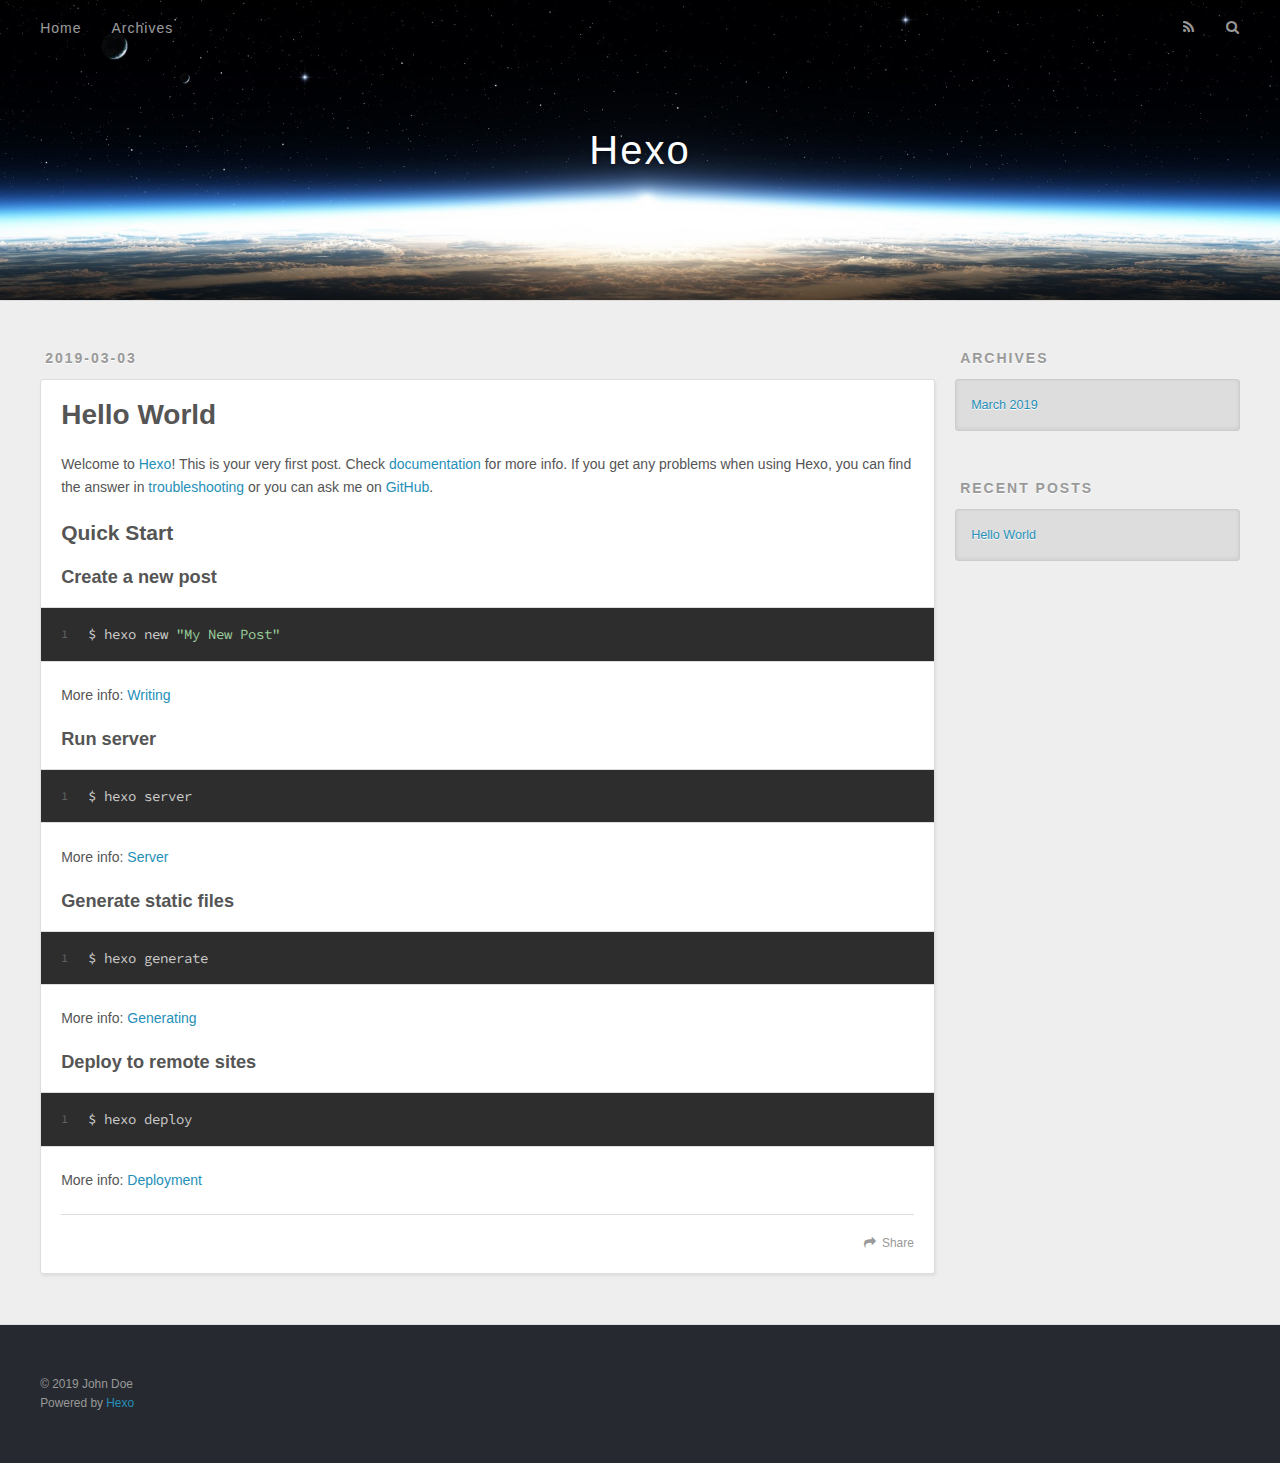
==== index.html @ e9890a30 "Site updated: 2019-03-03 22:00:50" ====
<!DOCTYPE html>
<html>
<head><meta name="generator" content="Hexo 3.8.0">
  <meta charset="utf-8">
  

  
  <title>Hexo</title>
  <meta name="viewport" content="width=device-width, initial-scale=1, maximum-scale=1">
  <meta property="og:type" content="website">
<meta property="og:title" content="Hexo">
<meta property="og:url" content="http://yoursite.com/index.html">
<meta property="og:site_name" content="Hexo">
<meta property="og:locale" content="default">
<meta name="twitter:card" content="summary">
<meta name="twitter:title" content="Hexo">
  
    <link rel="alternate" href="/atom.xml" title="Hexo" type="application/atom+xml">
  
  
    <link rel="icon" href="/favicon.png">
  
  
    <link href="//fonts.googleapis.com/css?family=Source+Code+Pro" rel="stylesheet" type="text/css">
  
  <link rel="stylesheet" href="/css/style.css">
</head>
</html>
<body>
  <div id="container">
    <div id="wrap">
      <header id="header">
  <div id="banner"></div>
  <div id="header-outer" class="outer">
    <div id="header-title" class="inner">
      <h1 id="logo-wrap">
        <a href="/" id="logo">Hexo</a>
      </h1>
      
    </div>
    <div id="header-inner" class="inner">
      <nav id="main-nav">
        <a id="main-nav-toggle" class="nav-icon"></a>
        
          <a class="main-nav-link" href="/">Home</a>
        
          <a class="main-nav-link" href="/archives">Archives</a>
        
      </nav>
      <nav id="sub-nav">
        
          <a id="nav-rss-link" class="nav-icon" href="/atom.xml" title="RSS Feed"></a>
        
        <a id="nav-search-btn" class="nav-icon" title="Search"></a>
      </nav>
      <div id="search-form-wrap">
        <form action="//google.com/search" method="get" accept-charset="UTF-8" class="search-form"><input type="search" name="q" class="search-form-input" placeholder="Search"><button type="submit" class="search-form-submit">&#xF002;</button><input type="hidden" name="sitesearch" value="http://yoursite.com"></form>
      </div>
    </div>
  </div>
</header>
      <div class="outer">
        <section id="main">
  
    <article id="post-hello-world" class="article article-type-post" itemscope itemprop="blogPost">
  <div class="article-meta">
    <a href="/2019/03/03/hello-world/" class="article-date">
  <time datetime="2019-03-03T13:16:46.808Z" itemprop="datePublished">2019-03-03</time>
</a>
    
  </div>
  <div class="article-inner">
    
    
      <header class="article-header">
        
  
    <h1 itemprop="name">
      <a class="article-title" href="/2019/03/03/hello-world/">Hello World</a>
    </h1>
  

      </header>
    
    <div class="article-entry" itemprop="articleBody">
      
        <p>Welcome to <a href="https://hexo.io/" target="_blank" rel="noopener">Hexo</a>! This is your very first post. Check <a href="https://hexo.io/docs/" target="_blank" rel="noopener">documentation</a> for more info. If you get any problems when using Hexo, you can find the answer in <a href="https://hexo.io/docs/troubleshooting.html" target="_blank" rel="noopener">troubleshooting</a> or you can ask me on <a href="https://github.com/hexojs/hexo/issues" target="_blank" rel="noopener">GitHub</a>.</p>
<h2 id="Quick-Start"><a href="#Quick-Start" class="headerlink" title="Quick Start"></a>Quick Start</h2><h3 id="Create-a-new-post"><a href="#Create-a-new-post" class="headerlink" title="Create a new post"></a>Create a new post</h3><figure class="highlight bash"><table><tr><td class="gutter"><pre><span class="line">1</span><br></pre></td><td class="code"><pre><span class="line">$ hexo new <span class="string">"My New Post"</span></span><br></pre></td></tr></table></figure>
<p>More info: <a href="https://hexo.io/docs/writing.html" target="_blank" rel="noopener">Writing</a></p>
<h3 id="Run-server"><a href="#Run-server" class="headerlink" title="Run server"></a>Run server</h3><figure class="highlight bash"><table><tr><td class="gutter"><pre><span class="line">1</span><br></pre></td><td class="code"><pre><span class="line">$ hexo server</span><br></pre></td></tr></table></figure>
<p>More info: <a href="https://hexo.io/docs/server.html" target="_blank" rel="noopener">Server</a></p>
<h3 id="Generate-static-files"><a href="#Generate-static-files" class="headerlink" title="Generate static files"></a>Generate static files</h3><figure class="highlight bash"><table><tr><td class="gutter"><pre><span class="line">1</span><br></pre></td><td class="code"><pre><span class="line">$ hexo generate</span><br></pre></td></tr></table></figure>
<p>More info: <a href="https://hexo.io/docs/generating.html" target="_blank" rel="noopener">Generating</a></p>
<h3 id="Deploy-to-remote-sites"><a href="#Deploy-to-remote-sites" class="headerlink" title="Deploy to remote sites"></a>Deploy to remote sites</h3><figure class="highlight bash"><table><tr><td class="gutter"><pre><span class="line">1</span><br></pre></td><td class="code"><pre><span class="line">$ hexo deploy</span><br></pre></td></tr></table></figure>
<p>More info: <a href="https://hexo.io/docs/deployment.html" target="_blank" rel="noopener">Deployment</a></p>

      
    </div>
    <footer class="article-footer">
      <a data-url="http://yoursite.com/2019/03/03/hello-world/" data-id="cjssy0h7j0000psuyplklcuz3" class="article-share-link">Share</a>
      
      
    </footer>
  </div>
  
</article>


  


</section>
        
          <aside id="sidebar">
  
    

  
    

  
    
  
    
  <div class="widget-wrap">
    <h3 class="widget-title">Archives</h3>
    <div class="widget">
      <ul class="archive-list"><li class="archive-list-item"><a class="archive-list-link" href="/archives/2019/03/">March 2019</a></li></ul>
    </div>
  </div>


  
    
  <div class="widget-wrap">
    <h3 class="widget-title">Recent Posts</h3>
    <div class="widget">
      <ul>
        
          <li>
            <a href="/2019/03/03/hello-world/">Hello World</a>
          </li>
        
      </ul>
    </div>
  </div>

  
</aside>
        
      </div>
      <footer id="footer">
  
  <div class="outer">
    <div id="footer-info" class="inner">
      &copy; 2019 John Doe<br>
      Powered by <a href="http://hexo.io/" target="_blank">Hexo</a>
    </div>
  </div>
</footer>
    </div>
    <nav id="mobile-nav">
  
    <a href="/" class="mobile-nav-link">Home</a>
  
    <a href="/archives" class="mobile-nav-link">Archives</a>
  
</nav>
    

<script src="//ajax.googleapis.com/ajax/libs/jquery/2.0.3/jquery.min.js"></script>


  <link rel="stylesheet" href="/fancybox/jquery.fancybox.css">
  <script src="/fancybox/jquery.fancybox.pack.js"></script>


<script src="/js/script.js"></script>



  </div>
</body>
</html>
---- css/style.css ----
body {
  width: 100%;
}
body:before,
body:after {
  content: "";
  display: table;
}
body:after {
  clear: both;
}
html,
body,
div,
span,
applet,
object,
iframe,
h1,
h2,
h3,
h4,
h5,
h6,
p,
blockquote,
pre,
a,
abbr,
acronym,
address,
big,
cite,
code,
del,
dfn,
em,
img,
ins,
kbd,
q,
s,
samp,
small,
strike,
strong,
sub,
sup,
tt,
var,
dl,
dt,
dd,
ol,
ul,
li,
fieldset,
form,
label,
legend,
table,
caption,
tbody,
tfoot,
thead,
tr,
th,
td {
  margin: 0;
  padding: 0;
  border: 0;
  outline: 0;
  font-weight: inherit;
  font-style: inherit;
  font-family: inherit;
  font-size: 100%;
  vertical-align: baseline;
}
body {
  line-height: 1;
  color: #000;
  background: #fff;
}
ol,
ul {
  list-style: none;
}
table {
  border-collapse: separate;
  border-spacing: 0;
  vertical-align: middle;
}
caption,
th,
td {
  text-align: left;
  font-weight: normal;
  vertical-align: middle;
}
a img {
  border: none;
}
input,
button {
  margin: 0;
  padding: 0;
}
input::-moz-focus-inner,
button::-moz-focus-inner {
  border: 0;
  padding: 0;
}
@font-face {
  font-family: FontAwesome;
  font-style: normal;
  font-weight: normal;
  src: url("fonts/fontawesome-webfont.eot?v=#4.0.3");
  src: url("fonts/fontawesome-webfont.eot?#iefix&v=#4.0.3") format("embedded-opentype"), url("fonts/fontawesome-webfont.woff?v=#4.0.3") format("woff"), url("fonts/fontawesome-webfont.ttf?v=#4.0.3") format("truetype"), url("fonts/fontawesome-webfont.svg#fontawesomeregular?v=#4.0.3") format("svg");
}
html,
body,
#container {
  height: 100%;
}
body {
  background: #eee;
  font: 14px -apple-system, BlinkMacSystemFont, "Segoe UI", "Roboto", "Oxygen", "Ubuntu", "Cantarell", "Fira Sans", "Droid Sans", "Helvetica Neue", sans-serif;
  -webkit-text-size-adjust: 100%;
}
.outer {
  max-width: 1220px;
  margin: 0 auto;
  padding: 0 20px;
}
.outer:before,
.outer:after {
  content: "";
  display: table;
}
.outer:after {
  clear: both;
}
.inner {
  display: inline;
  float: left;
  width: 98.33333333333333%;
  margin: 0 0.833333333333333%;
}
.left,
.alignleft {
  float: left;
}
.right,
.alignright {
  float: right;
}
.clear {
  clear: both;
}
#container {
  position: relative;
}
.mobile-nav-on {
  overflow: hidden;
}
#wrap {
  height: 100%;
  width: 100%;
  position: absolute;
  top: 0;
  left: 0;
  -webkit-transition: 0.2s ease-out;
  -moz-transition: 0.2s ease-out;
  -ms-transition: 0.2s ease-out;
  transition: 0.2s ease-out;
  z-index: 1;
  background: #eee;
}
.mobile-nav-on #wrap {
  left: 280px;
}
@media screen and (min-width: 768px) {
  #main {
    display: inline;
    float: left;
    width: 73.33333333333333%;
    margin: 0 0.833333333333333%;
  }
}
.article-date,
.article-category-link,
.archive-year,
.widget-title {
  text-decoration: none;
  text-transform: uppercase;
  letter-spacing: 2px;
  color: #999;
  margin-bottom: 1em;
  margin-left: 5px;
  line-height: 1em;
  text-shadow: 0 1px #fff;
  font-weight: bold;
}
.article-inner,
.archive-article-inner {
  background: #fff;
  -webkit-box-shadow: 1px 2px 3px #ddd;
  box-shadow: 1px 2px 3px #ddd;
  border: 1px solid #ddd;
  border-radius: 3px;
}
.article-entry h1,
.widget h1 {
  font-size: 2em;
}
.article-entry h2,
.widget h2 {
  font-size: 1.5em;
}
.article-entry h3,
.widget h3 {
  font-size: 1.3em;
}
.article-entry h4,
.widget h4 {
  font-size: 1.2em;
}
.article-entry h5,
.widget h5 {
  font-size: 1em;
}
.article-entry h6,
.widget h6 {
  font-size: 1em;
  color: #999;
}
.article-entry hr,
.widget hr {
  border: 1px dashed #ddd;
}
.article-entry strong,
.widget strong {
  font-weight: bold;
}
.article-entry em,
.widget em,
.article-entry cite,
.widget cite {
  font-style: italic;
}
.article-entry sup,
.widget sup,
.article-entry sub,
.widget sub {
  font-size: 0.75em;
  line-height: 0;
  position: relative;
  vertical-align: baseline;
}
.article-entry sup,
.widget sup {
  top: -0.5em;
}
.article-entry sub,
.widget sub {
  bottom: -0.2em;
}
.article-entry small,
.widget small {
  font-size: 0.85em;
}
.article-entry acronym,
.widget acronym,
.article-entry abbr,
.widget abbr {
  border-bottom: 1px dotted;
}
.article-entry ul,
.widget ul,
.article-entry ol,
.widget ol,
.article-entry dl,
.widget dl {
  margin: 0 20px;
  line-height: 1.6em;
}
.article-entry ul ul,
.widget ul ul,
.article-entry ol ul,
.widget ol ul,
.article-entry ul ol,
.widget ul ol,
.article-entry ol ol,
.widget ol ol {
  margin-top: 0;
  margin-bottom: 0;
}
.article-entry ul,
.widget ul {
  list-style: disc;
}
.article-entry ol,
.widget ol {
  list-style: decimal;
}
.article-entry dt,
.widget dt {
  font-weight: bold;
}
#header {
  height: 300px;
  position: relative;
  border-bottom: 1px solid #ddd;
}
#header:before,
#header:after {
  content: "";
  position: absolute;
  left: 0;
  right: 0;
  height: 40px;
}
#header:before {
  top: 0;
  background: -webkit-linear-gradient(rgba(0,0,0,0.2), transparent);
  background: -moz-linear-gradient(rgba(0,0,0,0.2), transparent);
  background: -ms-linear-gradient(rgba(0,0,0,0.2), transparent);
  background: linear-gradient(rgba(0,0,0,0.2), transparent);
}
#header:after {
  bottom: 0;
  background: -webkit-linear-gradient(transparent, rgba(0,0,0,0.2));
  background: -moz-linear-gradient(transparent, rgba(0,0,0,0.2));
  background: -ms-linear-gradient(transparent, rgba(0,0,0,0.2));
  background: linear-gradient(transparent, rgba(0,0,0,0.2));
}
#header-outer {
  height: 100%;
  position: relative;
}
#header-inner {
  position: relative;
  overflow: hidden;
}
#banner {
  position: absolute;
  top: 0;
  left: 0;
  width: 100%;
  height: 100%;
  background: url("images/banner.jpg") center #000;
  -webkit-background-size: cover;
  -moz-background-size: cover;
  background-size: cover;
  z-index: -1;
}
#header-title {
  text-align: center;
  height: 40px;
  position: absolute;
  top: 50%;
  left: 0;
  margin-top: -20px;
}
#logo,
#subtitle {
  text-decoration: none;
  color: #fff;
  font-weight: 300;
  text-shadow: 0 1px 4px rgba(0,0,0,0.3);
}
#logo {
  font-size: 40px;
  line-height: 40px;
  letter-spacing: 2px;
}
#subtitle {
  font-size: 16px;
  line-height: 16px;
  letter-spacing: 1px;
}
#subtitle-wrap {
  margin-top: 16px;
}
#main-nav {
  float: left;
  margin-left: -15px;
}
.nav-icon,
.main-nav-link {
  float: left;
  color: #fff;
  opacity: 0.6;
  text-decoration: none;
  text-shadow: 0 1px rgba(0,0,0,0.2);
  -webkit-transition: opacity 0.2s;
  -moz-transition: opacity 0.2s;
  -ms-transition: opacity 0.2s;
  transition: opacity 0.2s;
  display: block;
  padding: 20px 15px;
}
.nav-icon:hover,
.main-nav-link:hover {
  opacity: 1;
}
.nav-icon {
  font-family: FontAwesome;
  text-align: center;
  font-size: 14px;
  width: 14px;
  height: 14px;
  padding: 20px 15px;
  position: relative;
  cursor: pointer;
}
.main-nav-link {
  font-weight: 300;
  letter-spacing: 1px;
}
@media screen and (max-width: 479px) {
  .main-nav-link {
    display: none;
  }
}
#main-nav-toggle {
  display: none;
}
#main-nav-toggle:before {
  content: "\f0c9";
}
@media screen and (max-width: 479px) {
  #main-nav-toggle {
    display: block;
  }
}
#sub-nav {
  float: right;
  margin-right: -15px;
}
#nav-rss-link:before {
  content: "\f09e";
}
#nav-search-btn:before {
  content: "\f002";
}
#search-form-wrap {
  position: absolute;
  top: 15px;
  width: 150px;
  height: 30px;
  right: -150px;
  opacity: 0;
  -webkit-transition: 0.2s ease-out;
  -moz-transition: 0.2s ease-out;
  -ms-transition: 0.2s ease-out;
  transition: 0.2s ease-out;
}
#search-form-wrap.on {
  opacity: 1;
  right: 0;
}
@media screen and (max-width: 479px) {
  #search-form-wrap {
    width: 100%;
    right: -100%;
  }
}
.search-form {
  position: absolute;
  top: 0;
  left: 0;
  right: 0;
  background: #fff;
  padding: 5px 15px;
  border-radius: 15px;
  -webkit-box-shadow: 0 0 10px rgba(0,0,0,0.3);
  box-shadow: 0 0 10px rgba(0,0,0,0.3);
}
.search-form-input {
  border: none;
  background: none;
  color: #555;
  width: 100%;
  font: 13px -apple-system, BlinkMacSystemFont, "Segoe UI", "Roboto", "Oxygen", "Ubuntu", "Cantarell", "Fira Sans", "Droid Sans", "Helvetica Neue", sans-serif;
  outline: none;
}
.search-form-input::-webkit-search-results-decoration,
.search-form-input::-webkit-search-cancel-button {
  -webkit-appearance: none;
}
.search-form-submit {
  position: absolute;
  top: 50%;
  right: 10px;
  margin-top: -7px;
  font: 13px FontAwesome;
  border: none;
  background: none;
  color: #bbb;
  cursor: pointer;
}
.search-form-submit:hover,
.search-form-submit:focus {
  color: #777;
}
.article {
  margin: 50px 0;
}
.article-inner {
  overflow: hidden;
}
.article-meta:before,
.article-meta:after {
  content: "";
  display: table;
}
.article-meta:after {
  clear: both;
}
.article-date {
  float: left;
}
.article-category {
  float: left;
  line-height: 1em;
  color: #ccc;
  text-shadow: 0 1px #fff;
  margin-left: 8px;
}
.article-category:before {
  content: "\2022";
}
.article-category-link {
  margin: 0 12px 1em;
}
.article-header {
  padding: 20px 20px 0;
}
.article-title {
  text-decoration: none;
  font-size: 2em;
  font-weight: bold;
  color: #555;
  line-height: 1.1em;
  -webkit-transition: color 0.2s;
  -moz-transition: color 0.2s;
  -ms-transition: color 0.2s;
  transition: color 0.2s;
}
a.article-title:hover {
  color: #258fb8;
}
.article-entry {
  color: #555;
  padding: 0 20px;
}
.article-entry:before,
.article-entry:after {
  content: "";
  display: table;
}
.article-entry:after {
  clear: both;
}
.article-entry p,
.article-entry table {
  line-height: 1.6em;
  margin: 1.6em 0;
}
.article-entry h1,
.article-entry h2,
.article-entry h3,
.article-entry h4,
.article-entry h5,
.article-entry h6 {
  font-weight: bold;
}
.article-entry h1,
.article-entry h2,
.article-entry h3,
.article-entry h4,
.article-entry h5,
.article-entry h6 {
  line-height: 1.1em;
  margin: 1.1em 0;
}
.article-entry a {
  color: #258fb8;
  text-decoration: none;
}
.article-entry a:hover {
  text-decoration: underline;
}
.article-entry ul,
.article-entry ol,
.article-entry dl {
  margin-top: 1.6em;
  margin-bottom: 1.6em;
}
.article-entry img,
.article-entry video {
  max-width: 100%;
  height: auto;
  display: block;
  margin: auto;
}
.article-entry iframe {
  border: none;
}
.article-entry table {
  width: 100%;
  border-collapse: collapse;
  border-spacing: 0;
}
.article-entry th {
  font-weight: bold;
  border-bottom: 3px solid #ddd;
  padding-bottom: 0.5em;
}
.article-entry td {
  border-bottom: 1px solid #ddd;
  padding: 10px 0;
}
.article-entry blockquote {
  font-family: Georgia, "Times New Roman", serif;
  font-size: 1.4em;
  margin: 1.6em 20px;
  text-align: center;
}
.article-entry blockquote footer {
  font-size: 14px;
  margin: 1.6em 0;
  font-family: -apple-system, BlinkMacSystemFont, "Segoe UI", "Roboto", "Oxygen", "Ubuntu", "Cantarell", "Fira Sans", "Droid Sans", "Helvetica Neue", sans-serif;
}
.article-entry blockquote footer cite:before {
  content: "—";
  padding: 0 0.5em;
}
.article-entry .pullquote {
  text-align: left;
  width: 45%;
  margin: 0;
}
.article-entry .pullquote.left {
  margin-left: 0.5em;
  margin-right: 1em;
}
.article-entry .pullquote.right {
  margin-right: 0.5em;
  margin-left: 1em;
}
.article-entry .caption {
  color: #999;
  display: block;
  font-size: 0.9em;
  margin-top: 0.5em;
  position: relative;
  text-align: center;
}
.article-entry .video-container {
  position: relative;
  padding-top: 56.25%;
  height: 0;
  overflow: hidden;
}
.article-entry .video-container iframe,
.article-entry .video-container object,
.article-entry .video-container embed {
  position: absolute;
  top: 0;
  left: 0;
  width: 100%;
  height: 100%;
  margin-top: 0;
}
.article-more-link a {
  display: inline-block;
  line-height: 1em;
  padding: 6px 15px;
  border-radius: 15px;
  background: #eee;
  color: #999;
  text-shadow: 0 1px #fff;
  text-decoration: none;
}
.article-more-link a:hover {
  background: #258fb8;
  color: #fff;
  text-decoration: none;
  text-shadow: 0 1px #1e7293;
}
.article-footer {
  font-size: 0.85em;
  line-height: 1.6em;
  border-top: 1px solid #ddd;
  padding-top: 1.6em;
  margin: 0 20px 20px;
}
.article-footer:before,
.article-footer:after {
  content: "";
  display: table;
}
.article-footer:after {
  clear: both;
}
.article-footer a {
  color: #999;
  text-decoration: none;
}
.article-footer a:hover {
  color: #555;
}
.article-tag-list-item {
  float: left;
  margin-right: 10px;
}
.article-tag-list-link:before {
  content: "#";
}
.article-comment-link {
  float: right;
}
.article-comment-link:before {
  content: "\f075";
  font-family: FontAwesome;
  padding-right: 8px;
}
.article-share-link {
  cursor: pointer;
  float: right;
  margin-left: 20px;
}
.article-share-link:before {
  content: "\f064";
  font-family: FontAwesome;
  padding-right: 6px;
}
#article-nav {
  position: relative;
}
#article-nav:before,
#article-nav:after {
  content: "";
  display: table;
}
#article-nav:after {
  clear: both;
}
@media screen and (min-width: 768px) {
  #article-nav {
    margin: 50px 0;
  }
  #article-nav:before {
    width: 8px;
    height: 8px;
    position: absolute;
    top: 50%;
    left: 50%;
    margin-top: -4px;
    margin-left: -4px;
    content: "";
    border-radius: 50%;
    background: #ddd;
    -webkit-box-shadow: 0 1px 2px #fff;
    box-shadow: 0 1px 2px #fff;
  }
}
.article-nav-link-wrap {
  text-decoration: none;
  text-shadow: 0 1px #fff;
  color: #999;
  -webkit-box-sizing: border-box;
  -moz-box-sizing: border-box;
  box-sizing: border-box;
  margin-top: 50px;
  text-align: center;
  display: block;
}
.article-nav-link-wrap:hover {
  color: #555;
}
@media screen and (min-width: 768px) {
  .article-nav-link-wrap {
    width: 50%;
    margin-top: 0;
  }
}
@media screen and (min-width: 768px) {
  #article-nav-newer {
    float: left;
    text-align: right;
    padding-right: 20px;
  }
}
@media screen and (min-width: 768px) {
  #article-nav-older {
    float: right;
    text-align: left;
    padding-left: 20px;
  }
}
.article-nav-caption {
  text-transform: uppercase;
  letter-spacing: 2px;
  color: #ddd;
  line-height: 1em;
  font-weight: bold;
}
#article-nav-newer .article-nav-caption {
  margin-right: -2px;
}
.article-nav-title {
  font-size: 0.85em;
  line-height: 1.6em;
  margin-top: 0.5em;
}
.article-share-box {
  position: absolute;
  display: none;
  background: #fff;
  -webkit-box-shadow: 1px 2px 10px rgba(0,0,0,0.2);
  box-shadow: 1px 2px 10px rgba(0,0,0,0.2);
  border-radius: 3px;
  margin-left: -145px;
  overflow: hidden;
  z-index: 1;
}
.article-share-box.on {
  display: block;
}
.article-share-input {
  width: 100%;
  background: none;
  -webkit-box-sizing: border-box;
  -moz-box-sizing: border-box;
  box-sizing: border-box;
  font: 14px -apple-system, BlinkMacSystemFont, "Segoe UI", "Roboto", "Oxygen", "Ubuntu", "Cantarell", "Fira Sans", "Droid Sans", "Helvetica Neue", sans-serif;
  padding: 0 15px;
  color: #555;
  outline: none;
  border: 1px solid #ddd;
  border-radius: 3px 3px 0 0;
  height: 36px;
  line-height: 36px;
}
.article-share-links {
  background: #eee;
}
.article-share-links:before,
.article-share-links:after {
  content: "";
  display: table;
}
.article-share-links:after {
  clear: both;
}
.article-share-twitter,
.article-share-facebook,
.article-share-pinterest,
.article-share-google {
  width: 50px;
  height: 36px;
  display: block;
  float: left;
  position: relative;
  color: #999;
  text-shadow: 0 1px #fff;
}
.article-share-twitter:before,
.article-share-facebook:before,
.article-share-pinterest:before,
.article-share-google:before {
  font-size: 20px;
  font-family: FontAwesome;
  width: 20px;
  height: 20px;
  position: absolute;
  top: 50%;
  left: 50%;
  margin-top: -10px;
  margin-left: -10px;
  text-align: center;
}
.article-share-twitter:hover,
.article-share-facebook:hover,
.article-share-pinterest:hover,
.article-share-google:hover {
  color: #fff;
}
.article-share-twitter:before {
  content: "\f099";
}
.article-share-twitter:hover {
  background: #00aced;
  text-shadow: 0 1px #008abe;
}
.article-share-facebook:before {
  content: "\f09a";
}
.article-share-facebook:hover {
  background: #3b5998;
  text-shadow: 0 1px #2f477a;
}
.article-share-pinterest:before {
  content: "\f0d2";
}
.article-share-pinterest:hover {
  background: #cb2027;
  text-shadow: 0 1px #a21a1f;
}
.article-share-google:before {
  content: "\f0d5";
}
.article-share-google:hover {
  background: #dd4b39;
  text-shadow: 0 1px #be3221;
}
.article-gallery {
  background: #000;
  position: relative;
}
.article-gallery-photos {
  position: relative;
  overflow: hidden;
}
.article-gallery-img {
  display: none;
  max-width: 100%;
}
.article-gallery-img:first-child {
  display: block;
}
.article-gallery-img.loaded {
  position: absolute;
  display: block;
}
.article-gallery-img img {
  display: block;
  max-width: 100%;
  margin: 0 auto;
}
#comments {
  background: #fff;
  -webkit-box-shadow: 1px 2px 3px #ddd;
  box-shadow: 1px 2px 3px #ddd;
  padding: 20px;
  border: 1px solid #ddd;
  border-radius: 3px;
  margin: 50px 0;
}
#comments a {
  color: #258fb8;
}
.archives-wrap {
  margin: 50px 0;
}
.archives:before,
.archives:after {
  content: "";
  display: table;
}
.archives:after {
  clear: both;
}
.archive-year-wrap {
  margin-bottom: 1em;
}
.archives {
  -webkit-column-gap: 10px;
  -moz-column-gap: 10px;
  column-gap: 10px;
}
@media screen and (min-width: 480px) and (max-width: 767px) {
  .archives {
    -webkit-column-count: 2;
    -moz-column-count: 2;
    column-count: 2;
  }
}
@media screen and (min-width: 768px) {
  .archives {
    -webkit-column-count: 3;
    -moz-column-count: 3;
    column-count: 3;
  }
}
.archive-article {
  -webkit-column-break-inside: avoid;
  page-break-inside: avoid;
  overflow: hidden;
  break-inside: avoid-column;
}
.archive-article-inner {
  padding: 10px;
  margin-bottom: 15px;
}
.archive-article-title {
  text-decoration: none;
  font-weight: bold;
  color: #555;
  -webkit-transition: color 0.2s;
  -moz-transition: color 0.2s;
  -ms-transition: color 0.2s;
  transition: color 0.2s;
  line-height: 1.6em;
}
.archive-article-title:hover {
  color: #258fb8;
}
.archive-article-footer {
  margin-top: 1em;
}
.archive-article-date {
  color: #999;
  text-decoration: none;
  font-size: 0.85em;
  line-height: 1em;
  margin-bottom: 0.5em;
  display: block;
}
#page-nav {
  margin: 50px auto;
  background: #fff;
  -webkit-box-shadow: 1px 2px 3px #ddd;
  box-shadow: 1px 2px 3px #ddd;
  border: 1px solid #ddd;
  border-radius: 3px;
  text-align: center;
  color: #999;
  overflow: hidden;
}
#page-nav:before,
#page-nav:after {
  content: "";
  display: table;
}
#page-nav:after {
  clear: both;
}
#page-nav a,
#page-nav span {
  padding: 10px 20px;
  line-height: 1;
  height: 2ex;
}
#page-nav a {
  color: #999;
  text-decoration: none;
}
#page-nav a:hover {
  background: #999;
  color: #fff;
}
#page-nav .prev {
  float: left;
}
#page-nav .next {
  float: right;
}
#page-nav .page-number {
  display: inline-block;
}
@media screen and (max-width: 479px) {
  #page-nav .page-number {
    display: none;
  }
}
#page-nav .current {
  color: #555;
  font-weight: bold;
}
#page-nav .space {
  color: #ddd;
}
#footer {
  background: #262a30;
  padding: 50px 0;
  border-top: 1px solid #ddd;
  color: #999;
}
#footer a {
  color: #258fb8;
  text-decoration: none;
}
#footer a:hover {
  text-decoration: underline;
}
#footer-info {
  line-height: 1.6em;
  font-size: 0.85em;
}
.article-entry pre,
.article-entry .highlight {
  background: #2d2d2d;
  margin: 0 -20px;
  padding: 15px 20px;
  border-style: solid;
  border-color: #ddd;
  border-width: 1px 0;
  overflow: auto;
  color: #ccc;
  line-height: 22.400000000000002px;
}
.article-entry .highlight .gutter pre,
.article-entry .gist .gist-file .gist-data .line-numbers {
  color: #666;
  font-size: 0.85em;
}
.article-entry pre,
.article-entry code {
  font-family: "Source Code Pro", Consolas, Monaco, Menlo, Consolas, monospace;
}
.article-entry code {
  background: #eee;
  text-shadow: 0 1px #fff;
  padding: 0 0.3em;
}
.article-entry pre code {
  background: none;
  text-shadow: none;
  padding: 0;
}
.article-entry .highlight pre {
  border: none;
  margin: 0;
  padding: 0;
}
.article-entry .highlight table {
  margin: 0;
  width: auto;
}
.article-entry .highlight td {
  border: none;
  padding: 0;
}
.article-entry .highlight figcaption {
  font-size: 0.85em;
  color: #999;
  line-height: 1em;
  margin-bottom: 1em;
}
.article-entry .highlight figcaption:before,
.article-entry .highlight figcaption:after {
  content: "";
  display: table;
}
.article-entry .highlight figcaption:after {
  clear: both;
}
.article-entry .highlight figcaption a {
  float: right;
}
.article-entry .highlight .gutter pre {
  text-align: right;
  padding-right: 20px;
}
.article-entry .highlight .line {
  height: 22.400000000000002px;
}
.article-entry .highlight .line.marked {
  background: #515151;
}
.article-entry .gist {
  margin: 0 -20px;
  border-style: solid;
  border-color: #ddd;
  border-width: 1px 0;
  background: #2d2d2d;
  padding: 15px 20px 15px 0;
}
.article-entry .gist .gist-file {
  border: none;
  font-family: "Source Code Pro", Consolas, Monaco, Menlo, Consolas, monospace;
  margin: 0;
}
.article-entry .gist .gist-file .gist-data {
  background: none;
  border: none;
}
.article-entry .gist .gist-file .gist-data .line-numbers {
  background: none;
  border: none;
  padding: 0 20px 0 0;
}
.article-entry .gist .gist-file .gist-data .line-data {
  padding: 0 !important;
}
.article-entry .gist .gist-file .highlight {
  margin: 0;
  padding: 0;
  border: none;
}
.article-entry .gist .gist-file .gist-meta {
  background: #2d2d2d;
  color: #999;
  font: 0.85em -apple-system, BlinkMacSystemFont, "Segoe UI", "Roboto", "Oxygen", "Ubuntu", "Cantarell", "Fira Sans", "Droid Sans", "Helvetica Neue", sans-serif;
  text-shadow: 0 0;
  padding: 0;
  margin-top: 1em;
  margin-left: 20px;
}
.article-entry .gist .gist-file .gist-meta a {
  color: #258fb8;
  font-weight: normal;
}
.article-entry .gist .gist-file .gist-meta a:hover {
  text-decoration: underline;
}
pre .comment,
pre .title {
  color: #999;
}
pre .variable,
pre .attribute,
pre .tag,
pre .regexp,
pre .ruby .constant,
pre .xml .tag .title,
pre .xml .pi,
pre .xml .doctype,
pre .html .doctype,
pre .css .id,
pre .css .class,
pre .css .pseudo {
  color: #f2777a;
}
pre .number,
pre .preprocessor,
pre .built_in,
pre .literal,
pre .params,
pre .constant {
  color: #f99157;
}
pre .class,
pre .ruby .class .title,
pre .css .rules .attribute {
  color: #9c9;
}
pre .string,
pre .value,
pre .inheritance,
pre .header,
pre .ruby .symbol,
pre .xml .cdata {
  color: #9c9;
}
pre .css .hexcolor {
  color: #6cc;
}
pre .function,
pre .python .decorator,
pre .python .title,
pre .ruby .function .title,
pre .ruby .title .keyword,
pre .perl .sub,
pre .javascript .title,
pre .coffeescript .title {
  color: #69c;
}
pre .keyword,
pre .javascript .function {
  color: #c9c;
}
@media screen and (max-width: 479px) {
  #mobile-nav {
    position: absolute;
    top: 0;
    left: 0;
    width: 280px;
    height: 100%;
    background: #191919;
    border-right: 1px solid #fff;
  }
}
@media screen and (max-width: 479px) {
  .mobile-nav-link {
    display: block;
    color: #999;
    text-decoration: none;
    padding: 15px 20px;
    font-weight: bold;
  }
  .mobile-nav-link:hover {
    color: #fff;
  }
}
@media screen and (min-width: 768px) {
  #sidebar {
    display: inline;
    float: left;
    width: 23.333333333333332%;
    margin: 0 0.833333333333333%;
  }
}
.widget-wrap {
  margin: 50px 0;
}
.widget {
  color: #777;
  text-shadow: 0 1px #fff;
  background: #ddd;
  -webkit-box-shadow: 0 -1px 4px #ccc inset;
  box-shadow: 0 -1px 4px #ccc inset;
  border: 1px solid #ccc;
  padding: 15px;
  border-radius: 3px;
}
.widget a {
  color: #258fb8;
  text-decoration: none;
}
.widget a:hover {
  text-decoration: underline;
}
.widget ul ul,
.widget ol ul,
.widget dl ul,
.widget ul ol,
.widget ol ol,
.widget dl ol,
.widget ul dl,
.widget ol dl,
.widget dl dl {
  margin-left: 15px;
  list-style: disc;
}
.widget {
  line-height: 1.6em;
  word-wrap: break-word;
  font-size: 0.9em;
}
.widget ul,
.widget ol {
  list-style: none;
  margin: 0;
}
.widget ul ul,
.widget ol ul,
.widget ul ol,
.widget ol ol {
  margin: 0 20px;
}
.widget ul ul,
.widget ol ul {
  list-style: disc;
}
.widget ul ol,
.widget ol ol {
  list-style: decimal;
}
.category-list-count,
.tag-list-count,
.archive-list-count {
  padding-left: 5px;
  color: #999;
  font-size: 0.85em;
}
.category-list-count:before,
.tag-list-count:before,
.archive-list-count:before {
  content: "(";
}
.category-list-count:after,
.tag-list-count:after,
.archive-list-count:after {
  content: ")";
}
.tagcloud a {
  margin-right: 5px;
  display: inline-block;
}
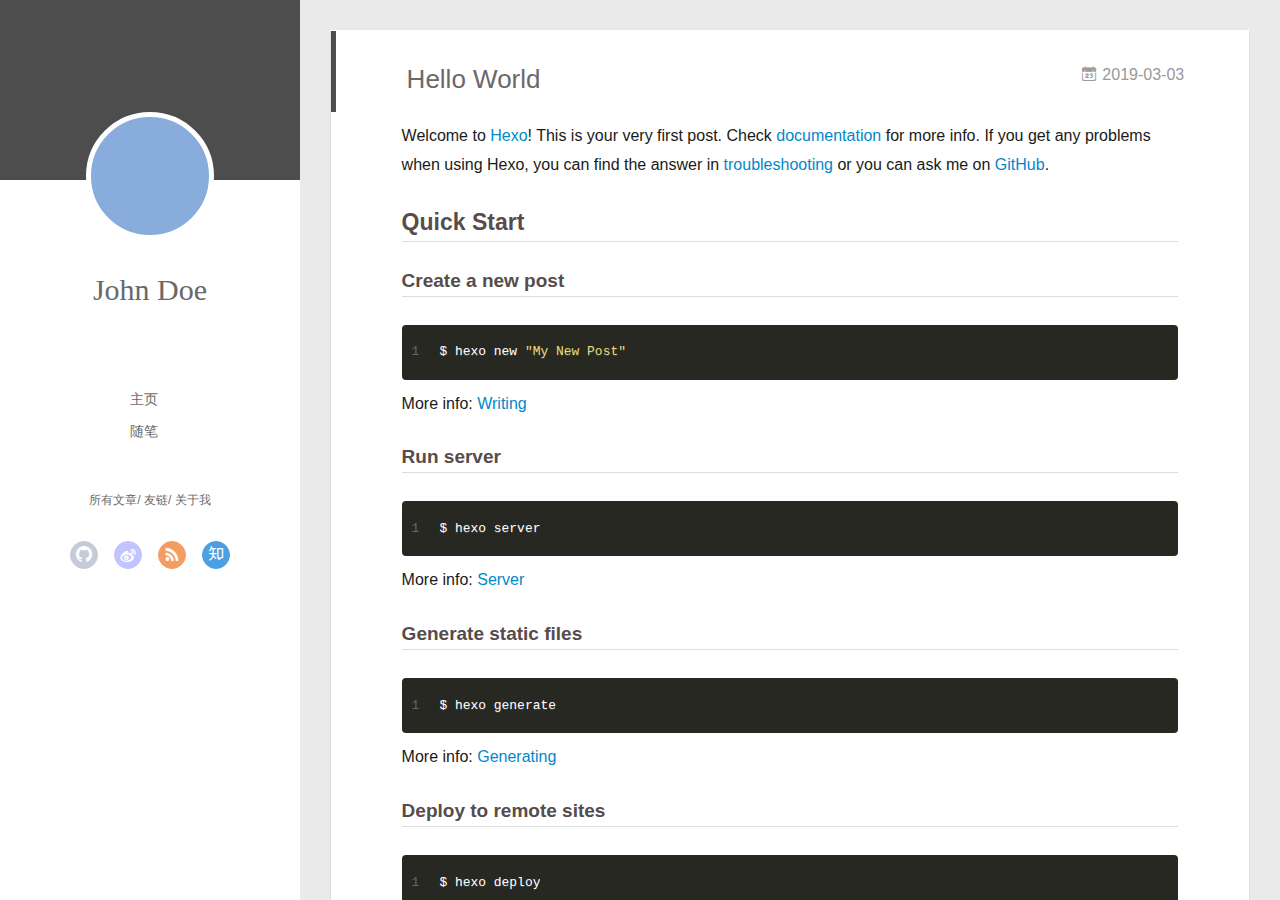
==== commit f841a8a3: "Site updated: 2019-03-03 22:10:09" ====
--- a/index.html
+++ b/index.html
@@ -3,8 +3,9 @@
 <head><meta name="generator" content="Hexo 3.8.0">
   <meta charset="utf-8">
   
-
-  
+  <meta name="renderer" content="webkit">
+  <meta http-equiv="X-UA-Compatible" content="IE=edge">
+  <link rel="dns-prefetch" href="http://yoursite.com">
   <title>Hexo</title>
   <meta name="viewport" content="width=device-width, initial-scale=1, maximum-scale=1">
   <meta property="og:type" content="website">
@@ -15,62 +16,144 @@
 <meta name="twitter:card" content="summary">
 <meta name="twitter:title" content="Hexo">
   
-    <link rel="alternate" href="/atom.xml" title="Hexo" type="application/atom+xml">
+    <link rel="alternative" href="/atom.xml" title="Hexo" type="application/atom+xml">
   
   
     <link rel="icon" href="/favicon.png">
   
-  
-    <link href="//fonts.googleapis.com/css?family=Source+Code+Pro" rel="stylesheet" type="text/css">
-  
-  <link rel="stylesheet" href="/css/style.css">
+  <link rel="stylesheet" type="text/css" href="/./main.0cf68a.css">
+  <style type="text/css">
+  
+    #container.show {
+      background: linear-gradient(200deg,#a0cfe4,#e8c37e);
+    }
+  </style>
+  
+
+  
+
 </head>
 </html>
 <body>
-  <div id="container">
-    <div id="wrap">
-      <header id="header">
-  <div id="banner"></div>
-  <div id="header-outer" class="outer">
-    <div id="header-title" class="inner">
-      <h1 id="logo-wrap">
-        <a href="/" id="logo">Hexo</a>
-      </h1>
-      
-    </div>
-    <div id="header-inner" class="inner">
-      <nav id="main-nav">
-        <a id="main-nav-toggle" class="nav-icon"></a>
-        
-          <a class="main-nav-link" href="/">Home</a>
-        
-          <a class="main-nav-link" href="/archives">Archives</a>
-        
-      </nav>
-      <nav id="sub-nav">
-        
-          <a id="nav-rss-link" class="nav-icon" href="/atom.xml" title="RSS Feed"></a>
-        
-        <a id="nav-search-btn" class="nav-icon" title="Search"></a>
-      </nav>
-      <div id="search-form-wrap">
-        <form action="//google.com/search" method="get" accept-charset="UTF-8" class="search-form"><input type="search" name="q" class="search-form-input" placeholder="Search"><button type="submit" class="search-form-submit">&#xF002;</button><input type="hidden" name="sitesearch" value="http://yoursite.com"></form>
-      </div>
-    </div>
-  </div>
-</header>
-      <div class="outer">
-        <section id="main">
-  
-    <article id="post-hello-world" class="article article-type-post" itemscope itemprop="blogPost">
-  <div class="article-meta">
-    <a href="/2019/03/03/hello-world/" class="article-date">
-  <time datetime="2019-03-03T13:16:46.808Z" itemprop="datePublished">2019-03-03</time>
-</a>
-    
-  </div>
+  <div id="container" q-class="show:isCtnShow">
+    <canvas id="anm-canvas" class="anm-canvas"></canvas>
+    <div class="left-col" q-class="show:isShow">
+      
+<div class="overlay" style="background: #4d4d4d"></div>
+<div class="intrude-less">
+	<header id="header" class="inner">
+		<a href="/" class="profilepic">
+			<img src class="js-avatar">
+		</a>
+		<hgroup>
+		  <h1 class="header-author"><a href="/">John Doe</a></h1>
+		</hgroup>
+		
+
+		<nav class="header-menu">
+			<ul>
+			
+				<li><a href="/">主页</a></li>
+	        
+				<li><a href="/tags/随笔/">随笔</a></li>
+	        
+			</ul>
+		</nav>
+		<nav class="header-smart-menu">
+    		
+    			
+    			<a q-on="click: openSlider(e, 'innerArchive')" href="javascript:void(0)">所有文章</a>
+    			
+            
+    			
+    			<a q-on="click: openSlider(e, 'friends')" href="javascript:void(0)">友链</a>
+    			
+            
+    			
+    			<a q-on="click: openSlider(e, 'aboutme')" href="javascript:void(0)">关于我</a>
+    			
+            
+		</nav>
+		<nav class="header-nav">
+			<div class="social">
+				
+					<a class="github" target="_blank" href="#" title="github"><i class="icon-github"></i></a>
+		        
+					<a class="weibo" target="_blank" href="#" title="weibo"><i class="icon-weibo"></i></a>
+		        
+					<a class="rss" target="_blank" href="#" title="rss"><i class="icon-rss"></i></a>
+		        
+					<a class="zhihu" target="_blank" href="#" title="zhihu"><i class="icon-zhihu"></i></a>
+		        
+			</div>
+		</nav>
+	</header>		
+</div>
+
+    </div>
+    <div class="mid-col" q-class="show:isShow,hide:isShow|isFalse">
+      
+<nav id="mobile-nav">
+  	<div class="overlay js-overlay" style="background: #4d4d4d"></div>
+	<div class="btnctn js-mobile-btnctn">
+  		<div class="slider-trigger list" q-on="click: openSlider(e)"><i class="icon icon-sort"></i></div>
+	</div>
+	<div class="intrude-less">
+		<header id="header" class="inner">
+			<div class="profilepic">
+				<img src class="js-avatar">
+			</div>
+			<hgroup>
+			  <h1 class="header-author js-header-author">John Doe</h1>
+			</hgroup>
+			
+			
+			
+				
+			
+				
+			
+			
+			
+			<nav class="header-nav">
+				<div class="social">
+					
+						<a class="github" target="_blank" href="#" title="github"><i class="icon-github"></i></a>
+			        
+						<a class="weibo" target="_blank" href="#" title="weibo"><i class="icon-weibo"></i></a>
+			        
+						<a class="rss" target="_blank" href="#" title="rss"><i class="icon-rss"></i></a>
+			        
+						<a class="zhihu" target="_blank" href="#" title="zhihu"><i class="icon-zhihu"></i></a>
+			        
+				</div>
+			</nav>
+
+			<nav class="header-menu js-header-menu">
+				<ul style="width: 50%">
+				
+				
+					<li style="width: 50%"><a href="/">主页</a></li>
+		        
+					<li style="width: 50%"><a href="/tags/随笔/">随笔</a></li>
+		        
+				</ul>
+			</nav>
+		</header>				
+	</div>
+	<div class="mobile-mask" style="display:none" q-show="isShow"></div>
+</nav>
+
+      <div id="wrapper" class="body-wrap">
+        <div class="menu-l">
+          <div class="canvas-wrap">
+            <canvas data-colors="#eaeaea" data-sectionHeight="100" data-contentId="js-content" id="myCanvas1" class="anm-canvas"></canvas>
+          </div>
+          <div id="js-content" class="content-ll">
+            
+  
+    <article id="post-hello-world" class="article article-type-post  article-index" itemscope itemprop="blogPost">
   <div class="article-inner">
-    
     
       <header class="article-header">
         
@@ -80,6 +163,11 @@
     </h1>
   
 
+        
+        <a href="/2019/03/03/hello-world/" class="archive-article-date">
+  	<time datetime="2019-03-03T13:16:46.808Z" itemprop="datePublished"><i class="icon-calendar icon"></i>2019-03-03</time>
+</a>
+        
       </header>
     
     <div class="article-entry" itemprop="articleBody">
@@ -95,90 +183,292 @@
 <p>More info: <a href="https://hexo.io/docs/deployment.html" target="_blank" rel="noopener">Deployment</a></p>
 
       
-    </div>
-    <footer class="article-footer">
-      <a data-url="http://yoursite.com/2019/03/03/hello-world/" data-id="cjssy0h7j0000psuyplklcuz3" class="article-share-link">Share</a>
-      
-      
-    </footer>
+
+      
+    </div>
+    <div class="article-info article-info-index">
+      
+      
+      
+
+      
+        <p class="article-more-link">
+          <a class="article-more-a" href="/2019/03/03/hello-world/">展开全文 >></a>
+        </p>
+      
+
+      
+      <div class="clearfix"></div>
+    </div>
   </div>
-  
 </article>
 
-
-  
-
-
-</section>
-        
-          <aside id="sidebar">
-  
-    
-
-  
-    
-
-  
-    
-  
-    
-  <div class="widget-wrap">
-    <h3 class="widget-title">Archives</h3>
-    <div class="widget">
-      <ul class="archive-list"><li class="archive-list-item"><a class="archive-list-link" href="/archives/2019/03/">March 2019</a></li></ul>
-    </div>
-  </div>
-
-
-  
-    
-  <div class="widget-wrap">
-    <h3 class="widget-title">Recent Posts</h3>
-    <div class="widget">
-      <ul>
-        
-          <li>
-            <a href="/2019/03/03/hello-world/">Hello World</a>
-          </li>
-        
-      </ul>
-    </div>
-  </div>
-
-  
+<aside class="wrap-side-operation">
+    <div class="mod-side-operation">
+        
+        <div class="jump-container" id="js-jump-container" style="display:none;">
+            <a href="javascript:void(0)" class="mod-side-operation__jump-to-top">
+                <i class="icon-font icon-back"></i>
+            </a>
+            <div id="js-jump-plan-container" class="jump-plan-container" style="top: -11px;">
+                <i class="icon-font icon-plane jump-plane"></i>
+            </div>
+        </div>
+        
+        
+    </div>
 </aside>
-        
+
+
+
+
+  
+  
+
+
+          </div>
+        </div>
       </div>
       <footer id="footer">
-  
   <div class="outer">
-    <div id="footer-info" class="inner">
-      &copy; 2019 John Doe<br>
-      Powered by <a href="http://hexo.io/" target="_blank">Hexo</a>
+    <div id="footer-info">
+    	<div class="footer-left">
+    		&copy; 2019 John Doe
+    	</div>
+      	<div class="footer-right">
+      		<a href="http://hexo.io/" target="_blank">Hexo</a>  Theme <a href="https://github.com/litten/hexo-theme-yilia" target="_blank">Yilia</a> by Litten
+      	</div>
     </div>
   </div>
 </footer>
     </div>
-    <nav id="mobile-nav">
-  
-    <a href="/" class="mobile-nav-link">Home</a>
-  
-    <a href="/archives" class="mobile-nav-link">Archives</a>
-  
-</nav>
-    
-
-<script src="//ajax.googleapis.com/ajax/libs/jquery/2.0.3/jquery.min.js"></script>
-
-
-  <link rel="stylesheet" href="/fancybox/jquery.fancybox.css">
-  <script src="/fancybox/jquery.fancybox.pack.js"></script>
-
-
-<script src="/js/script.js"></script>
-
-
-
+    <script>
+	var yiliaConfig = {
+		mathjax: false,
+		isHome: true,
+		isPost: false,
+		isArchive: false,
+		isTag: false,
+		isCategory: false,
+		open_in_new: false,
+		toc_hide_index: true,
+		root: "/",
+		innerArchive: true,
+		showTags: false
+	}
+</script>
+
+<script>!function(t){function n(e){if(r[e])return r[e].exports;var i=r[e]={exports:{},id:e,loaded:!1};return t[e].call(i.exports,i,i.exports,n),i.loaded=!0,i.exports}var r={};n.m=t,n.c=r,n.p="./",n(0)}([function(t,n,r){r(195),t.exports=r(191)},function(t,n,r){var e=r(3),i=r(52),o=r(27),u=r(28),c=r(53),f="prototype",a=function(t,n,r){var s,l,h,v,p=t&a.F,d=t&a.G,y=t&a.S,g=t&a.P,b=t&a.B,m=d?e:y?e[n]||(e[n]={}):(e[n]||{})[f],x=d?i:i[n]||(i[n]={}),w=x[f]||(x[f]={});d&&(r=n);for(s in r)l=!p&&m&&void 0!==m[s],h=(l?m:r)[s],v=b&&l?c(h,e):g&&"function"==typeof h?c(Function.call,h):h,m&&u(m,s,h,t&a.U),x[s]!=h&&o(x,s,v),g&&w[s]!=h&&(w[s]=h)};e.core=i,a.F=1,a.G=2,a.S=4,a.P=8,a.B=16,a.W=32,a.U=64,a.R=128,t.exports=a},function(t,n,r){var e=r(6);t.exports=function(t){if(!e(t))throw TypeError(t+" is not an object!");return t}},function(t,n){var r=t.exports="undefined"!=typeof window&&window.Math==Math?window:"undefined"!=typeof self&&self.Math==Math?self:Function("return this")();"number"==typeof __g&&(__g=r)},function(t,n){t.exports=function(t){try{return!!t()}catch(t){return!0}}},function(t,n){var r=t.exports="undefined"!=typeof window&&window.Math==Math?window:"undefined"!=typeof self&&self.Math==Math?self:Function("return this")();"number"==typeof __g&&(__g=r)},function(t,n){t.exports=function(t){return"object"==typeof t?null!==t:"function"==typeof t}},function(t,n,r){var e=r(126)("wks"),i=r(76),o=r(3).Symbol,u="function"==typeof o;(t.exports=function(t){return e[t]||(e[t]=u&&o[t]||(u?o:i)("Symbol."+t))}).store=e},function(t,n){var r={}.hasOwnProperty;t.exports=function(t,n){return r.call(t,n)}},function(t,n,r){var e=r(94),i=r(33);t.exports=function(t){return e(i(t))}},function(t,n,r){t.exports=!r(4)(function(){return 7!=Object.defineProperty({},"a",{get:function(){return 7}}).a})},function(t,n,r){var e=r(2),i=r(167),o=r(50),u=Object.defineProperty;n.f=r(10)?Object.defineProperty:function(t,n,r){if(e(t),n=o(n,!0),e(r),i)try{return u(t,n,r)}catch(t){}if("get"in r||"set"in r)throw TypeError("Accessors not supported!");return"value"in r&&(t[n]=r.value),t}},function(t,n,r){t.exports=!r(18)(function(){return 7!=Object.defineProperty({},"a",{get:function(){return 7}}).a})},function(t,n,r){var e=r(14),i=r(22);t.exports=r(12)?function(t,n,r){return e.f(t,n,i(1,r))}:function(t,n,r){return t[n]=r,t}},function(t,n,r){var e=r(20),i=r(58),o=r(42),u=Object.defineProperty;n.f=r(12)?Object.defineProperty:function(t,n,r){if(e(t),n=o(n,!0),e(r),i)try{return u(t,n,r)}catch(t){}if("get"in r||"set"in r)throw TypeError("Accessors not supported!");return"value"in r&&(t[n]=r.value),t}},function(t,n,r){var e=r(40)("wks"),i=r(23),o=r(5).Symbol,u="function"==typeof o;(t.exports=function(t){return e[t]||(e[t]=u&&o[t]||(u?o:i)("Symbol."+t))}).store=e},function(t,n,r){var e=r(67),i=Math.min;t.exports=function(t){return t>0?i(e(t),9007199254740991):0}},function(t,n,r){var e=r(46);t.exports=function(t){return Object(e(t))}},function(t,n){t.exports=function(t){try{return!!t()}catch(t){return!0}}},function(t,n,r){var e=r(63),i=r(34);t.exports=Object.keys||function(t){return e(t,i)}},function(t,n,r){var e=r(21);t.exports=function(t){if(!e(t))throw TypeError(t+" is not an object!");return t}},function(t,n){t.exports=function(t){return"object"==typeof t?null!==t:"function"==typeof t}},function(t,n){t.exports=function(t,n){return{enumerable:!(1&t),configurable:!(2&t),writable:!(4&t),value:n}}},function(t,n){var r=0,e=Math.random();t.exports=function(t){return"Symbol(".concat(void 0===t?"":t,")_",(++r+e).toString(36))}},function(t,n){var r={}.hasOwnProperty;t.exports=function(t,n){return r.call(t,n)}},function(t,n){var r=t.exports={version:"2.4.0"};"number"==typeof __e&&(__e=r)},function(t,n){t.exports=function(t){if("function"!=typeof t)throw TypeError(t+" is not a function!");return t}},function(t,n,r){var e=r(11),i=r(66);t.exports=r(10)?function(t,n,r){return e.f(t,n,i(1,r))}:function(t,n,r){return t[n]=r,t}},function(t,n,r){var e=r(3),i=r(27),o=r(24),u=r(76)("src"),c="toString",f=Function[c],a=(""+f).split(c);r(52).inspectSource=function(t){return f.call(t)},(t.exports=function(t,n,r,c){var f="function"==typeof r;f&&(o(r,"name")||i(r,"name",n)),t[n]!==r&&(f&&(o(r,u)||i(r,u,t[n]?""+t[n]:a.join(String(n)))),t===e?t[n]=r:c?t[n]?t[n]=r:i(t,n,r):(delete t[n],i(t,n,r)))})(Function.prototype,c,function(){return"function"==typeof this&&this[u]||f.call(this)})},function(t,n,r){var e=r(1),i=r(4),o=r(46),u=function(t,n,r,e){var i=String(o(t)),u="<"+n;return""!==r&&(u+=" "+r+'="'+String(e).replace(/"/g,"&quot;")+'"'),u+">"+i+"</"+n+">"};t.exports=function(t,n){var r={};r[t]=n(u),e(e.P+e.F*i(function(){var n=""[t]('"');return n!==n.toLowerCase()||n.split('"').length>3}),"String",r)}},function(t,n,r){var e=r(115),i=r(46);t.exports=function(t){return e(i(t))}},function(t,n,r){var e=r(116),i=r(66),o=r(30),u=r(50),c=r(24),f=r(167),a=Object.getOwnPropertyDescriptor;n.f=r(10)?a:function(t,n){if(t=o(t),n=u(n,!0),f)try{return a(t,n)}catch(t){}if(c(t,n))return i(!e.f.call(t,n),t[n])}},function(t,n,r){var e=r(24),i=r(17),o=r(145)("IE_PROTO"),u=Object.prototype;t.exports=Object.getPrototypeOf||function(t){return t=i(t),e(t,o)?t[o]:"function"==typeof t.constructor&&t instanceof t.constructor?t.constructor.prototype:t instanceof Object?u:null}},function(t,n){t.exports=function(t){if(void 0==t)throw TypeError("Can't call method on  "+t);return t}},function(t,n){t.exports="constructor,hasOwnProperty,isPrototypeOf,propertyIsEnumerable,toLocaleString,toString,valueOf".split(",")},function(t,n){t.exports={}},function(t,n){t.exports=!0},function(t,n){n.f={}.propertyIsEnumerable},function(t,n,r){var e=r(14).f,i=r(8),o=r(15)("toStringTag");t.exports=function(t,n,r){t&&!i(t=r?t:t.prototype,o)&&e(t,o,{configurable:!0,value:n})}},function(t,n,r){var e=r(40)("keys"),i=r(23);t.exports=function(t){return e[t]||(e[t]=i(t))}},function(t,n,r){var e=r(5),i="__core-js_shared__",o=e[i]||(e[i]={});t.exports=function(t){return o[t]||(o[t]={})}},function(t,n){var r=Math.ceil,e=Math.floor;t.exports=function(t){return isNaN(t=+t)?0:(t>0?e:r)(t)}},function(t,n,r){var e=r(21);t.exports=function(t,n){if(!e(t))return t;var r,i;if(n&&"function"==typeof(r=t.toString)&&!e(i=r.call(t)))return i;if("function"==typeof(r=t.valueOf)&&!e(i=r.call(t)))return i;if(!n&&"function"==typeof(r=t.toString)&&!e(i=r.call(t)))return i;throw TypeError("Can't convert object to primitive value")}},function(t,n,r){var e=r(5),i=r(25),o=r(36),u=r(44),c=r(14).f;t.exports=function(t){var n=i.Symbol||(i.Symbol=o?{}:e.Symbol||{});"_"==t.charAt(0)||t in n||c(n,t,{value:u.f(t)})}},function(t,n,r){n.f=r(15)},function(t,n){var r={}.toString;t.exports=function(t){return r.call(t).slice(8,-1)}},function(t,n){t.exports=function(t){if(void 0==t)throw TypeError("Can't call method on  "+t);return t}},function(t,n,r){var e=r(4);t.exports=function(t,n){return!!t&&e(function(){n?t.call(null,function(){},1):t.call(null)})}},function(t,n,r){var e=r(53),i=r(115),o=r(17),u=r(16),c=r(203);t.exports=function(t,n){var r=1==t,f=2==t,a=3==t,s=4==t,l=6==t,h=5==t||l,v=n||c;return function(n,c,p){for(var d,y,g=o(n),b=i(g),m=e(c,p,3),x=u(b.length),w=0,S=r?v(n,x):f?v(n,0):void 0;x>w;w++)if((h||w in b)&&(d=b[w],y=m(d,w,g),t))if(r)S[w]=y;else if(y)switch(t){case 3:return!0;case 5:return d;case 6:return w;case 2:S.push(d)}else if(s)return!1;return l?-1:a||s?s:S}}},function(t,n,r){var e=r(1),i=r(52),o=r(4);t.exports=function(t,n){var r=(i.Object||{})[t]||Object[t],u={};u[t]=n(r),e(e.S+e.F*o(function(){r(1)}),"Object",u)}},function(t,n,r){var e=r(6);t.exports=function(t,n){if(!e(t))return t;var r,i;if(n&&"function"==typeof(r=t.toString)&&!e(i=r.call(t)))return i;if("function"==typeof(r=t.valueOf)&&!e(i=r.call(t)))return i;if(!n&&"function"==typeof(r=t.toString)&&!e(i=r.call(t)))return i;throw TypeError("Can't convert object to primitive value")}},function(t,n,r){var e=r(5),i=r(25),o=r(91),u=r(13),c="prototype",f=function(t,n,r){var a,s,l,h=t&f.F,v=t&f.G,p=t&f.S,d=t&f.P,y=t&f.B,g=t&f.W,b=v?i:i[n]||(i[n]={}),m=b[c],x=v?e:p?e[n]:(e[n]||{})[c];v&&(r=n);for(a in r)(s=!h&&x&&void 0!==x[a])&&a in b||(l=s?x[a]:r[a],b[a]=v&&"function"!=typeof x[a]?r[a]:y&&s?o(l,e):g&&x[a]==l?function(t){var n=function(n,r,e){if(this instanceof t){switch(arguments.length){case 0:return new t;case 1:return new t(n);case 2:return new t(n,r)}return new t(n,r,e)}return t.apply(this,arguments)};return n[c]=t[c],n}(l):d&&"function"==typeof l?o(Function.call,l):l,d&&((b.virtual||(b.virtual={}))[a]=l,t&f.R&&m&&!m[a]&&u(m,a,l)))};f.F=1,f.G=2,f.S=4,f.P=8,f.B=16,f.W=32,f.U=64,f.R=128,t.exports=f},function(t,n){var r=t.exports={version:"2.4.0"};"number"==typeof __e&&(__e=r)},function(t,n,r){var e=r(26);t.exports=function(t,n,r){if(e(t),void 0===n)return t;switch(r){case 1:return function(r){return t.call(n,r)};case 2:return function(r,e){return t.call(n,r,e)};case 3:return function(r,e,i){return t.call(n,r,e,i)}}return function(){return t.apply(n,arguments)}}},function(t,n,r){var e=r(183),i=r(1),o=r(126)("metadata"),u=o.store||(o.store=new(r(186))),c=function(t,n,r){var i=u.get(t);if(!i){if(!r)return;u.set(t,i=new e)}var o=i.get(n);if(!o){if(!r)return;i.set(n,o=new e)}return o},f=function(t,n,r){var e=c(n,r,!1);return void 0!==e&&e.has(t)},a=function(t,n,r){var e=c(n,r,!1);return void 0===e?void 0:e.get(t)},s=function(t,n,r,e){c(r,e,!0).set(t,n)},l=function(t,n){var r=c(t,n,!1),e=[];return r&&r.forEach(function(t,n){e.push(n)}),e},h=function(t){return void 0===t||"symbol"==typeof t?t:String(t)},v=function(t){i(i.S,"Reflect",t)};t.exports={store:u,map:c,has:f,get:a,set:s,keys:l,key:h,exp:v}},function(t,n,r){"use strict";if(r(10)){var e=r(69),i=r(3),o=r(4),u=r(1),c=r(127),f=r(152),a=r(53),s=r(68),l=r(66),h=r(27),v=r(73),p=r(67),d=r(16),y=r(75),g=r(50),b=r(24),m=r(180),x=r(114),w=r(6),S=r(17),_=r(137),O=r(70),E=r(32),P=r(71).f,j=r(154),F=r(76),M=r(7),A=r(48),N=r(117),T=r(146),I=r(155),k=r(80),L=r(123),R=r(74),C=r(130),D=r(160),U=r(11),W=r(31),G=U.f,B=W.f,V=i.RangeError,z=i.TypeError,q=i.Uint8Array,K="ArrayBuffer",J="Shared"+K,Y="BYTES_PER_ELEMENT",H="prototype",$=Array[H],X=f.ArrayBuffer,Q=f.DataView,Z=A(0),tt=A(2),nt=A(3),rt=A(4),et=A(5),it=A(6),ot=N(!0),ut=N(!1),ct=I.values,ft=I.keys,at=I.entries,st=$.lastIndexOf,lt=$.reduce,ht=$.reduceRight,vt=$.join,pt=$.sort,dt=$.slice,yt=$.toString,gt=$.toLocaleString,bt=M("iterator"),mt=M("toStringTag"),xt=F("typed_constructor"),wt=F("def_constructor"),St=c.CONSTR,_t=c.TYPED,Ot=c.VIEW,Et="Wrong length!",Pt=A(1,function(t,n){return Tt(T(t,t[wt]),n)}),jt=o(function(){return 1===new q(new Uint16Array([1]).buffer)[0]}),Ft=!!q&&!!q[H].set&&o(function(){new q(1).set({})}),Mt=function(t,n){if(void 0===t)throw z(Et);var r=+t,e=d(t);if(n&&!m(r,e))throw V(Et);return e},At=function(t,n){var r=p(t);if(r<0||r%n)throw V("Wrong offset!");return r},Nt=function(t){if(w(t)&&_t in t)return t;throw z(t+" is not a typed array!")},Tt=function(t,n){if(!(w(t)&&xt in t))throw z("It is not a typed array constructor!");return new t(n)},It=function(t,n){return kt(T(t,t[wt]),n)},kt=function(t,n){for(var r=0,e=n.length,i=Tt(t,e);e>r;)i[r]=n[r++];return i},Lt=function(t,n,r){G(t,n,{get:function(){return this._d[r]}})},Rt=function(t){var n,r,e,i,o,u,c=S(t),f=arguments.length,s=f>1?arguments[1]:void 0,l=void 0!==s,h=j(c);if(void 0!=h&&!_(h)){for(u=h.call(c),e=[],n=0;!(o=u.next()).done;n++)e.push(o.value);c=e}for(l&&f>2&&(s=a(s,arguments[2],2)),n=0,r=d(c.length),i=Tt(this,r);r>n;n++)i[n]=l?s(c[n],n):c[n];return i},Ct=function(){for(var t=0,n=arguments.length,r=Tt(this,n);n>t;)r[t]=arguments[t++];return r},Dt=!!q&&o(function(){gt.call(new q(1))}),Ut=function(){return gt.apply(Dt?dt.call(Nt(this)):Nt(this),arguments)},Wt={copyWithin:function(t,n){return D.call(Nt(this),t,n,arguments.length>2?arguments[2]:void 0)},every:function(t){return rt(Nt(this),t,arguments.length>1?arguments[1]:void 0)},fill:function(t){return C.apply(Nt(this),arguments)},filter:function(t){return It(this,tt(Nt(this),t,arguments.length>1?arguments[1]:void 0))},find:function(t){return et(Nt(this),t,arguments.length>1?arguments[1]:void 0)},findIndex:function(t){return it(Nt(this),t,arguments.length>1?arguments[1]:void 0)},forEach:function(t){Z(Nt(this),t,arguments.length>1?arguments[1]:void 0)},indexOf:function(t){return ut(Nt(this),t,arguments.length>1?arguments[1]:void 0)},includes:function(t){return ot(Nt(this),t,arguments.length>1?arguments[1]:void 0)},join:function(t){return vt.apply(Nt(this),arguments)},lastIndexOf:function(t){return st.apply(Nt(this),arguments)},map:function(t){return Pt(Nt(this),t,arguments.length>1?arguments[1]:void 0)},reduce:function(t){return lt.apply(Nt(this),arguments)},reduceRight:function(t){return ht.apply(Nt(this),arguments)},reverse:function(){for(var t,n=this,r=Nt(n).length,e=Math.floor(r/2),i=0;i<e;)t=n[i],n[i++]=n[--r],n[r]=t;return n},some:function(t){return nt(Nt(this),t,arguments.length>1?arguments[1]:void 0)},sort:function(t){return pt.call(Nt(this),t)},subarray:function(t,n){var r=Nt(this),e=r.length,i=y(t,e);return new(T(r,r[wt]))(r.buffer,r.byteOffset+i*r.BYTES_PER_ELEMENT,d((void 0===n?e:y(n,e))-i))}},Gt=function(t,n){return It(this,dt.call(Nt(this),t,n))},Bt=function(t){Nt(this);var n=At(arguments[1],1),r=this.length,e=S(t),i=d(e.length),o=0;if(i+n>r)throw V(Et);for(;o<i;)this[n+o]=e[o++]},Vt={entries:function(){return at.call(Nt(this))},keys:function(){return ft.call(Nt(this))},values:function(){return ct.call(Nt(this))}},zt=function(t,n){return w(t)&&t[_t]&&"symbol"!=typeof n&&n in t&&String(+n)==String(n)},qt=function(t,n){return zt(t,n=g(n,!0))?l(2,t[n]):B(t,n)},Kt=function(t,n,r){return!(zt(t,n=g(n,!0))&&w(r)&&b(r,"value"))||b(r,"get")||b(r,"set")||r.configurable||b(r,"writable")&&!r.writable||b(r,"enumerable")&&!r.enumerable?G(t,n,r):(t[n]=r.value,t)};St||(W.f=qt,U.f=Kt),u(u.S+u.F*!St,"Object",{getOwnPropertyDescriptor:qt,defineProperty:Kt}),o(function(){yt.call({})})&&(yt=gt=function(){return vt.call(this)});var Jt=v({},Wt);v(Jt,Vt),h(Jt,bt,Vt.values),v(Jt,{slice:Gt,set:Bt,constructor:function(){},toString:yt,toLocaleString:Ut}),Lt(Jt,"buffer","b"),Lt(Jt,"byteOffset","o"),Lt(Jt,"byteLength","l"),Lt(Jt,"length","e"),G(Jt,mt,{get:function(){return this[_t]}}),t.exports=function(t,n,r,f){f=!!f;var a=t+(f?"Clamped":"")+"Array",l="Uint8Array"!=a,v="get"+t,p="set"+t,y=i[a],g=y||{},b=y&&E(y),m=!y||!c.ABV,S={},_=y&&y[H],j=function(t,r){var e=t._d;return e.v[v](r*n+e.o,jt)},F=function(t,r,e){var i=t._d;f&&(e=(e=Math.round(e))<0?0:e>255?255:255&e),i.v[p](r*n+i.o,e,jt)},M=function(t,n){G(t,n,{get:function(){return j(this,n)},set:function(t){return F(this,n,t)},enumerable:!0})};m?(y=r(function(t,r,e,i){s(t,y,a,"_d");var o,u,c,f,l=0,v=0;if(w(r)){if(!(r instanceof X||(f=x(r))==K||f==J))return _t in r?kt(y,r):Rt.call(y,r);o=r,v=At(e,n);var p=r.byteLength;if(void 0===i){if(p%n)throw V(Et);if((u=p-v)<0)throw V(Et)}else if((u=d(i)*n)+v>p)throw V(Et);c=u/n}else c=Mt(r,!0),u=c*n,o=new X(u);for(h(t,"_d",{b:o,o:v,l:u,e:c,v:new Q(o)});l<c;)M(t,l++)}),_=y[H]=O(Jt),h(_,"constructor",y)):L(function(t){new y(null),new y(t)},!0)||(y=r(function(t,r,e,i){s(t,y,a);var o;return w(r)?r instanceof X||(o=x(r))==K||o==J?void 0!==i?new g(r,At(e,n),i):void 0!==e?new g(r,At(e,n)):new g(r):_t in r?kt(y,r):Rt.call(y,r):new g(Mt(r,l))}),Z(b!==Function.prototype?P(g).concat(P(b)):P(g),function(t){t in y||h(y,t,g[t])}),y[H]=_,e||(_.constructor=y));var A=_[bt],N=!!A&&("values"==A.name||void 0==A.name),T=Vt.values;h(y,xt,!0),h(_,_t,a),h(_,Ot,!0),h(_,wt,y),(f?new y(1)[mt]==a:mt in _)||G(_,mt,{get:function(){return a}}),S[a]=y,u(u.G+u.W+u.F*(y!=g),S),u(u.S,a,{BYTES_PER_ELEMENT:n,from:Rt,of:Ct}),Y in _||h(_,Y,n),u(u.P,a,Wt),R(a),u(u.P+u.F*Ft,a,{set:Bt}),u(u.P+u.F*!N,a,Vt),u(u.P+u.F*(_.toString!=yt),a,{toString:yt}),u(u.P+u.F*o(function(){new y(1).slice()}),a,{slice:Gt}),u(u.P+u.F*(o(function(){return[1,2].toLocaleString()!=new y([1,2]).toLocaleString()})||!o(function(){_.toLocaleString.call([1,2])})),a,{toLocaleString:Ut}),k[a]=N?A:T,e||N||h(_,bt,T)}}else t.exports=function(){}},function(t,n){var r={}.toString;t.exports=function(t){return r.call(t).slice(8,-1)}},function(t,n,r){var e=r(21),i=r(5).document,o=e(i)&&e(i.createElement);t.exports=function(t){return o?i.createElement(t):{}}},function(t,n,r){t.exports=!r(12)&&!r(18)(function(){return 7!=Object.defineProperty(r(57)("div"),"a",{get:function(){return 7}}).a})},function(t,n,r){"use strict";var e=r(36),i=r(51),o=r(64),u=r(13),c=r(8),f=r(35),a=r(96),s=r(38),l=r(103),h=r(15)("iterator"),v=!([].keys&&"next"in[].keys()),p="keys",d="values",y=function(){return this};t.exports=function(t,n,r,g,b,m,x){a(r,n,g);var w,S,_,O=function(t){if(!v&&t in F)return F[t];switch(t){case p:case d:return function(){return new r(this,t)}}return function(){return new r(this,t)}},E=n+" Iterator",P=b==d,j=!1,F=t.prototype,M=F[h]||F["@@iterator"]||b&&F[b],A=M||O(b),N=b?P?O("entries"):A:void 0,T="Array"==n?F.entries||M:M;if(T&&(_=l(T.call(new t)))!==Object.prototype&&(s(_,E,!0),e||c(_,h)||u(_,h,y)),P&&M&&M.name!==d&&(j=!0,A=function(){return M.call(this)}),e&&!x||!v&&!j&&F[h]||u(F,h,A),f[n]=A,f[E]=y,b)if(w={values:P?A:O(d),keys:m?A:O(p),entries:N},x)for(S in w)S in F||o(F,S,w[S]);else i(i.P+i.F*(v||j),n,w);return w}},function(t,n,r){var e=r(20),i=r(100),o=r(34),u=r(39)("IE_PROTO"),c=function(){},f="prototype",a=function(){var t,n=r(57)("iframe"),e=o.length;for(n.style.display="none",r(93).appendChild(n),n.src="javascript:",t=n.contentWindow.document,t.open(),t.write("<script>document.F=Object<\/script>"),t.close(),a=t.F;e--;)delete a[f][o[e]];return a()};t.exports=Object.create||function(t,n){var r;return null!==t?(c[f]=e(t),r=new c,c[f]=null,r[u]=t):r=a(),void 0===n?r:i(r,n)}},function(t,n,r){var e=r(63),i=r(34).concat("length","prototype");n.f=Object.getOwnPropertyNames||function(t){return e(t,i)}},function(t,n){n.f=Object.getOwnPropertySymbols},function(t,n,r){var e=r(8),i=r(9),o=r(90)(!1),u=r(39)("IE_PROTO");t.exports=function(t,n){var r,c=i(t),f=0,a=[];for(r in c)r!=u&&e(c,r)&&a.push(r);for(;n.length>f;)e(c,r=n[f++])&&(~o(a,r)||a.push(r));return a}},function(t,n,r){t.exports=r(13)},function(t,n,r){var e=r(76)("meta"),i=r(6),o=r(24),u=r(11).f,c=0,f=Object.isExtensible||function(){return!0},a=!r(4)(function(){return f(Object.preventExtensions({}))}),s=function(t){u(t,e,{value:{i:"O"+ ++c,w:{}}})},l=function(t,n){if(!i(t))return"symbol"==typeof t?t:("string"==typeof t?"S":"P")+t;if(!o(t,e)){if(!f(t))return"F";if(!n)return"E";s(t)}return t[e].i},h=function(t,n){if(!o(t,e)){if(!f(t))return!0;if(!n)return!1;s(t)}return t[e].w},v=function(t){return a&&p.NEED&&f(t)&&!o(t,e)&&s(t),t},p=t.exports={KEY:e,NEED:!1,fastKey:l,getWeak:h,onFreeze:v}},function(t,n){t.exports=function(t,n){return{enumerable:!(1&t),configurable:!(2&t),writable:!(4&t),value:n}}},function(t,n){var r=Math.ceil,e=Math.floor;t.exports=function(t){return isNaN(t=+t)?0:(t>0?e:r)(t)}},function(t,n){t.exports=function(t,n,r,e){if(!(t instanceof n)||void 0!==e&&e in t)throw TypeError(r+": incorrect invocation!");return t}},function(t,n){t.exports=!1},function(t,n,r){var e=r(2),i=r(173),o=r(133),u=r(145)("IE_PROTO"),c=function(){},f="prototype",a=function(){var t,n=r(132)("iframe"),e=o.length;for(n.style.display="none",r(135).appendChild(n),n.src="javascript:",t=n.contentWindow.document,t.open(),t.write("<script>document.F=Object<\/script>"),t.close(),a=t.F;e--;)delete a[f][o[e]];return a()};t.exports=Object.create||function(t,n){var r;return null!==t?(c[f]=e(t),r=new c,c[f]=null,r[u]=t):r=a(),void 0===n?r:i(r,n)}},function(t,n,r){var e=r(175),i=r(133).concat("length","prototype");n.f=Object.getOwnPropertyNames||function(t){return e(t,i)}},function(t,n,r){var e=r(175),i=r(133);t.exports=Object.keys||function(t){return e(t,i)}},function(t,n,r){var e=r(28);t.exports=function(t,n,r){for(var i in n)e(t,i,n[i],r);return t}},function(t,n,r){"use strict";var e=r(3),i=r(11),o=r(10),u=r(7)("species");t.exports=function(t){var n=e[t];o&&n&&!n[u]&&i.f(n,u,{configurable:!0,get:function(){return this}})}},function(t,n,r){var e=r(67),i=Math.max,o=Math.min;t.exports=function(t,n){return t=e(t),t<0?i(t+n,0):o(t,n)}},function(t,n){var r=0,e=Math.random();t.exports=function(t){return"Symbol(".concat(void 0===t?"":t,")_",(++r+e).toString(36))}},function(t,n,r){var e=r(33);t.exports=function(t){return Object(e(t))}},function(t,n,r){var e=r(7)("unscopables"),i=Array.prototype;void 0==i[e]&&r(27)(i,e,{}),t.exports=function(t){i[e][t]=!0}},function(t,n,r){var e=r(53),i=r(169),o=r(137),u=r(2),c=r(16),f=r(154),a={},s={},n=t.exports=function(t,n,r,l,h){var v,p,d,y,g=h?function(){return t}:f(t),b=e(r,l,n?2:1),m=0;if("function"!=typeof g)throw TypeError(t+" is not iterable!");if(o(g)){for(v=c(t.length);v>m;m++)if((y=n?b(u(p=t[m])[0],p[1]):b(t[m]))===a||y===s)return y}else for(d=g.call(t);!(p=d.next()).done;)if((y=i(d,b,p.value,n))===a||y===s)return y};n.BREAK=a,n.RETURN=s},function(t,n){t.exports={}},function(t,n,r){var e=r(11).f,i=r(24),o=r(7)("toStringTag");t.exports=function(t,n,r){t&&!i(t=r?t:t.prototype,o)&&e(t,o,{configurable:!0,value:n})}},function(t,n,r){var e=r(1),i=r(46),o=r(4),u=r(150),c="["+u+"]",f="​+",a=RegExp("^"+c+c+"*"),s=RegExp(c+c+"*$"),l=function(t,n,r){var i={},c=o(function(){return!!u[t]()||f[t]()!=f}),a=i[t]=c?n(h):u[t];r&&(i[r]=a),e(e.P+e.F*c,"String",i)},h=l.trim=function(t,n){return t=String(i(t)),1&n&&(t=t.replace(a,"")),2&n&&(t=t.replace(s,"")),t};t.exports=l},function(t,n,r){t.exports={default:r(86),__esModule:!0}},function(t,n,r){t.exports={default:r(87),__esModule:!0}},function(t,n,r){"use strict";function e(t){return t&&t.__esModule?t:{default:t}}n.__esModule=!0;var i=r(84),o=e(i),u=r(83),c=e(u),f="function"==typeof c.default&&"symbol"==typeof o.default?function(t){return typeof t}:function(t){return t&&"function"==typeof c.default&&t.constructor===c.default&&t!==c.default.prototype?"symbol":typeof t};n.default="function"==typeof c.default&&"symbol"===f(o.default)?function(t){return void 0===t?"undefined":f(t)}:function(t){return t&&"function"==typeof c.default&&t.constructor===c.default&&t!==c.default.prototype?"symbol":void 0===t?"undefined":f(t)}},function(t,n,r){r(110),r(108),r(111),r(112),t.exports=r(25).Symbol},function(t,n,r){r(109),r(113),t.exports=r(44).f("iterator")},function(t,n){t.exports=function(t){if("function"!=typeof t)throw TypeError(t+" is not a function!");return t}},function(t,n){t.exports=function(){}},function(t,n,r){var e=r(9),i=r(106),o=r(105);t.exports=function(t){return function(n,r,u){var c,f=e(n),a=i(f.length),s=o(u,a);if(t&&r!=r){for(;a>s;)if((c=f[s++])!=c)return!0}else for(;a>s;s++)if((t||s in f)&&f[s]===r)return t||s||0;return!t&&-1}}},function(t,n,r){var e=r(88);t.exports=function(t,n,r){if(e(t),void 0===n)return t;switch(r){case 1:return function(r){return t.call(n,r)};case 2:return function(r,e){return t.call(n,r,e)};case 3:return function(r,e,i){return t.call(n,r,e,i)}}return function(){return t.apply(n,arguments)}}},function(t,n,r){var e=r(19),i=r(62),o=r(37);t.exports=function(t){var n=e(t),r=i.f;if(r)for(var u,c=r(t),f=o.f,a=0;c.length>a;)f.call(t,u=c[a++])&&n.push(u);return n}},function(t,n,r){t.exports=r(5).document&&document.documentElement},function(t,n,r){var e=r(56);t.exports=Object("z").propertyIsEnumerable(0)?Object:function(t){return"String"==e(t)?t.split(""):Object(t)}},function(t,n,r){var e=r(56);t.exports=Array.isArray||function(t){return"Array"==e(t)}},function(t,n,r){"use strict";var e=r(60),i=r(22),o=r(38),u={};r(13)(u,r(15)("iterator"),function(){return this}),t.exports=function(t,n,r){t.prototype=e(u,{next:i(1,r)}),o(t,n+" Iterator")}},function(t,n){t.exports=function(t,n){return{value:n,done:!!t}}},function(t,n,r){var e=r(19),i=r(9);t.exports=function(t,n){for(var r,o=i(t),u=e(o),c=u.length,f=0;c>f;)if(o[r=u[f++]]===n)return r}},function(t,n,r){var e=r(23)("meta"),i=r(21),o=r(8),u=r(14).f,c=0,f=Object.isExtensible||function(){return!0},a=!r(18)(function(){return f(Object.preventExtensions({}))}),s=function(t){u(t,e,{value:{i:"O"+ ++c,w:{}}})},l=function(t,n){if(!i(t))return"symbol"==typeof t?t:("string"==typeof t?"S":"P")+t;if(!o(t,e)){if(!f(t))return"F";if(!n)return"E";s(t)}return t[e].i},h=function(t,n){if(!o(t,e)){if(!f(t))return!0;if(!n)return!1;s(t)}return t[e].w},v=function(t){return a&&p.NEED&&f(t)&&!o(t,e)&&s(t),t},p=t.exports={KEY:e,NEED:!1,fastKey:l,getWeak:h,onFreeze:v}},function(t,n,r){var e=r(14),i=r(20),o=r(19);t.exports=r(12)?Object.defineProperties:function(t,n){i(t);for(var r,u=o(n),c=u.length,f=0;c>f;)e.f(t,r=u[f++],n[r]);return t}},function(t,n,r){var e=r(37),i=r(22),o=r(9),u=r(42),c=r(8),f=r(58),a=Object.getOwnPropertyDescriptor;n.f=r(12)?a:function(t,n){if(t=o(t),n=u(n,!0),f)try{return a(t,n)}catch(t){}if(c(t,n))return i(!e.f.call(t,n),t[n])}},function(t,n,r){var e=r(9),i=r(61).f,o={}.toString,u="object"==typeof window&&window&&Object.getOwnPropertyNames?Object.getOwnPropertyNames(window):[],c=function(t){try{return i(t)}catch(t){return u.slice()}};t.exports.f=function(t){return u&&"[object Window]"==o.call(t)?c(t):i(e(t))}},function(t,n,r){var e=r(8),i=r(77),o=r(39)("IE_PROTO"),u=Object.prototype;t.exports=Object.getPrototypeOf||function(t){return t=i(t),e(t,o)?t[o]:"function"==typeof t.constructor&&t instanceof t.constructor?t.constructor.prototype:t instanceof Object?u:null}},function(t,n,r){var e=r(41),i=r(33);t.exports=function(t){return function(n,r){var o,u,c=String(i(n)),f=e(r),a=c.length;return f<0||f>=a?t?"":void 0:(o=c.charCodeAt(f),o<55296||o>56319||f+1===a||(u=c.charCodeAt(f+1))<56320||u>57343?t?c.charAt(f):o:t?c.slice(f,f+2):u-56320+(o-55296<<10)+65536)}}},function(t,n,r){var e=r(41),i=Math.max,o=Math.min;t.exports=function(t,n){return t=e(t),t<0?i(t+n,0):o(t,n)}},function(t,n,r){var e=r(41),i=Math.min;t.exports=function(t){return t>0?i(e(t),9007199254740991):0}},function(t,n,r){"use strict";var e=r(89),i=r(97),o=r(35),u=r(9);t.exports=r(59)(Array,"Array",function(t,n){this._t=u(t),this._i=0,this._k=n},function(){var t=this._t,n=this._k,r=this._i++;return!t||r>=t.length?(this._t=void 0,i(1)):"keys"==n?i(0,r):"values"==n?i(0,t[r]):i(0,[r,t[r]])},"values"),o.Arguments=o.Array,e("keys"),e("values"),e("entries")},function(t,n){},function(t,n,r){"use strict";var e=r(104)(!0);r(59)(String,"String",function(t){this._t=String(t),this._i=0},function(){var t,n=this._t,r=this._i;return r>=n.length?{value:void 0,done:!0}:(t=e(n,r),this._i+=t.length,{value:t,done:!1})})},function(t,n,r){"use strict";var e=r(5),i=r(8),o=r(12),u=r(51),c=r(64),f=r(99).KEY,a=r(18),s=r(40),l=r(38),h=r(23),v=r(15),p=r(44),d=r(43),y=r(98),g=r(92),b=r(95),m=r(20),x=r(9),w=r(42),S=r(22),_=r(60),O=r(102),E=r(101),P=r(14),j=r(19),F=E.f,M=P.f,A=O.f,N=e.Symbol,T=e.JSON,I=T&&T.stringify,k="prototype",L=v("_hidden"),R=v("toPrimitive"),C={}.propertyIsEnumerable,D=s("symbol-registry"),U=s("symbols"),W=s("op-symbols"),G=Object[k],B="function"==typeof N,V=e.QObject,z=!V||!V[k]||!V[k].findChild,q=o&&a(function(){return 7!=_(M({},"a",{get:function(){return M(this,"a",{value:7}).a}})).a})?function(t,n,r){var e=F(G,n);e&&delete G[n],M(t,n,r),e&&t!==G&&M(G,n,e)}:M,K=function(t){var n=U[t]=_(N[k]);return n._k=t,n},J=B&&"symbol"==typeof N.iterator?function(t){return"symbol"==typeof t}:function(t){return t instanceof N},Y=function(t,n,r){return t===G&&Y(W,n,r),m(t),n=w(n,!0),m(r),i(U,n)?(r.enumerable?(i(t,L)&&t[L][n]&&(t[L][n]=!1),r=_(r,{enumerable:S(0,!1)})):(i(t,L)||M(t,L,S(1,{})),t[L][n]=!0),q(t,n,r)):M(t,n,r)},H=function(t,n){m(t);for(var r,e=g(n=x(n)),i=0,o=e.length;o>i;)Y(t,r=e[i++],n[r]);return t},$=function(t,n){return void 0===n?_(t):H(_(t),n)},X=function(t){var n=C.call(this,t=w(t,!0));return!(this===G&&i(U,t)&&!i(W,t))&&(!(n||!i(this,t)||!i(U,t)||i(this,L)&&this[L][t])||n)},Q=function(t,n){if(t=x(t),n=w(n,!0),t!==G||!i(U,n)||i(W,n)){var r=F(t,n);return!r||!i(U,n)||i(t,L)&&t[L][n]||(r.enumerable=!0),r}},Z=function(t){for(var n,r=A(x(t)),e=[],o=0;r.length>o;)i(U,n=r[o++])||n==L||n==f||e.push(n);return e},tt=function(t){for(var n,r=t===G,e=A(r?W:x(t)),o=[],u=0;e.length>u;)!i(U,n=e[u++])||r&&!i(G,n)||o.push(U[n]);return o};B||(N=function(){if(this instanceof N)throw TypeError("Symbol is not a constructor!");var t=h(arguments.length>0?arguments[0]:void 0),n=function(r){this===G&&n.call(W,r),i(this,L)&&i(this[L],t)&&(this[L][t]=!1),q(this,t,S(1,r))};return o&&z&&q(G,t,{configurable:!0,set:n}),K(t)},c(N[k],"toString",function(){return this._k}),E.f=Q,P.f=Y,r(61).f=O.f=Z,r(37).f=X,r(62).f=tt,o&&!r(36)&&c(G,"propertyIsEnumerable",X,!0),p.f=function(t){return K(v(t))}),u(u.G+u.W+u.F*!B,{Symbol:N});for(var nt="hasInstance,isConcatSpreadable,iterator,match,replace,search,species,split,toPrimitive,toStringTag,unscopables".split(","),rt=0;nt.length>rt;)v(nt[rt++]);for(var nt=j(v.store),rt=0;nt.length>rt;)d(nt[rt++]);u(u.S+u.F*!B,"Symbol",{for:function(t){return i(D,t+="")?D[t]:D[t]=N(t)},keyFor:function(t){if(J(t))return y(D,t);throw TypeError(t+" is not a symbol!")},useSetter:function(){z=!0},useSimple:function(){z=!1}}),u(u.S+u.F*!B,"Object",{create:$,defineProperty:Y,defineProperties:H,getOwnPropertyDescriptor:Q,getOwnPropertyNames:Z,getOwnPropertySymbols:tt}),T&&u(u.S+u.F*(!B||a(function(){var t=N();return"[null]"!=I([t])||"{}"!=I({a:t})||"{}"!=I(Object(t))})),"JSON",{stringify:function(t){if(void 0!==t&&!J(t)){for(var n,r,e=[t],i=1;arguments.length>i;)e.push(arguments[i++]);return n=e[1],"function"==typeof n&&(r=n),!r&&b(n)||(n=function(t,n){if(r&&(n=r.call(this,t,n)),!J(n))return n}),e[1]=n,I.apply(T,e)}}}),N[k][R]||r(13)(N[k],R,N[k].valueOf),l(N,"Symbol"),l(Math,"Math",!0),l(e.JSON,"JSON",!0)},function(t,n,r){r(43)("asyncIterator")},function(t,n,r){r(43)("observable")},function(t,n,r){r(107);for(var e=r(5),i=r(13),o=r(35),u=r(15)("toStringTag"),c=["NodeList","DOMTokenList","MediaList","StyleSheetList","CSSRuleList"],f=0;f<5;f++){var a=c[f],s=e[a],l=s&&s.prototype;l&&!l[u]&&i(l,u,a),o[a]=o.Array}},function(t,n,r){var e=r(45),i=r(7)("toStringTag"),o="Arguments"==e(function(){return arguments}()),u=function(t,n){try{return t[n]}catch(t){}};t.exports=function(t){var n,r,c;return void 0===t?"Undefined":null===t?"Null":"string"==typeof(r=u(n=Object(t),i))?r:o?e(n):"Object"==(c=e(n))&&"function"==typeof n.callee?"Arguments":c}},function(t,n,r){var e=r(45);t.exports=Object("z").propertyIsEnumerable(0)?Object:function(t){return"String"==e(t)?t.split(""):Object(t)}},function(t,n){n.f={}.propertyIsEnumerable},function(t,n,r){var e=r(30),i=r(16),o=r(75);t.exports=function(t){return function(n,r,u){var c,f=e(n),a=i(f.length),s=o(u,a);if(t&&r!=r){for(;a>s;)if((c=f[s++])!=c)return!0}else for(;a>s;s++)if((t||s in f)&&f[s]===r)return t||s||0;return!t&&-1}}},function(t,n,r){"use strict";var e=r(3),i=r(1),o=r(28),u=r(73),c=r(65),f=r(79),a=r(68),s=r(6),l=r(4),h=r(123),v=r(81),p=r(136);t.exports=function(t,n,r,d,y,g){var b=e[t],m=b,x=y?"set":"add",w=m&&m.prototype,S={},_=function(t){var n=w[t];o(w,t,"delete"==t?function(t){return!(g&&!s(t))&&n.call(this,0===t?0:t)}:"has"==t?function(t){return!(g&&!s(t))&&n.call(this,0===t?0:t)}:"get"==t?function(t){return g&&!s(t)?void 0:n.call(this,0===t?0:t)}:"add"==t?function(t){return n.call(this,0===t?0:t),this}:function(t,r){return n.call(this,0===t?0:t,r),this})};if("function"==typeof m&&(g||w.forEach&&!l(function(){(new m).entries().next()}))){var O=new m,E=O[x](g?{}:-0,1)!=O,P=l(function(){O.has(1)}),j=h(function(t){new m(t)}),F=!g&&l(function(){for(var t=new m,n=5;n--;)t[x](n,n);return!t.has(-0)});j||(m=n(function(n,r){a(n,m,t);var e=p(new b,n,m);return void 0!=r&&f(r,y,e[x],e),e}),m.prototype=w,w.constructor=m),(P||F)&&(_("delete"),_("has"),y&&_("get")),(F||E)&&_(x),g&&w.clear&&delete w.clear}else m=d.getConstructor(n,t,y,x),u(m.prototype,r),c.NEED=!0;return v(m,t),S[t]=m,i(i.G+i.W+i.F*(m!=b),S),g||d.setStrong(m,t,y),m}},function(t,n,r){"use strict";var e=r(27),i=r(28),o=r(4),u=r(46),c=r(7);t.exports=function(t,n,r){var f=c(t),a=r(u,f,""[t]),s=a[0],l=a[1];o(function(){var n={};return n[f]=function(){return 7},7!=""[t](n)})&&(i(String.prototype,t,s),e(RegExp.prototype,f,2==n?function(t,n){return l.call(t,this,n)}:function(t){return l.call(t,this)}))}
+},function(t,n,r){"use strict";var e=r(2);t.exports=function(){var t=e(this),n="";return t.global&&(n+="g"),t.ignoreCase&&(n+="i"),t.multiline&&(n+="m"),t.unicode&&(n+="u"),t.sticky&&(n+="y"),n}},function(t,n){t.exports=function(t,n,r){var e=void 0===r;switch(n.length){case 0:return e?t():t.call(r);case 1:return e?t(n[0]):t.call(r,n[0]);case 2:return e?t(n[0],n[1]):t.call(r,n[0],n[1]);case 3:return e?t(n[0],n[1],n[2]):t.call(r,n[0],n[1],n[2]);case 4:return e?t(n[0],n[1],n[2],n[3]):t.call(r,n[0],n[1],n[2],n[3])}return t.apply(r,n)}},function(t,n,r){var e=r(6),i=r(45),o=r(7)("match");t.exports=function(t){var n;return e(t)&&(void 0!==(n=t[o])?!!n:"RegExp"==i(t))}},function(t,n,r){var e=r(7)("iterator"),i=!1;try{var o=[7][e]();o.return=function(){i=!0},Array.from(o,function(){throw 2})}catch(t){}t.exports=function(t,n){if(!n&&!i)return!1;var r=!1;try{var o=[7],u=o[e]();u.next=function(){return{done:r=!0}},o[e]=function(){return u},t(o)}catch(t){}return r}},function(t,n,r){t.exports=r(69)||!r(4)(function(){var t=Math.random();__defineSetter__.call(null,t,function(){}),delete r(3)[t]})},function(t,n){n.f=Object.getOwnPropertySymbols},function(t,n,r){var e=r(3),i="__core-js_shared__",o=e[i]||(e[i]={});t.exports=function(t){return o[t]||(o[t]={})}},function(t,n,r){for(var e,i=r(3),o=r(27),u=r(76),c=u("typed_array"),f=u("view"),a=!(!i.ArrayBuffer||!i.DataView),s=a,l=0,h="Int8Array,Uint8Array,Uint8ClampedArray,Int16Array,Uint16Array,Int32Array,Uint32Array,Float32Array,Float64Array".split(",");l<9;)(e=i[h[l++]])?(o(e.prototype,c,!0),o(e.prototype,f,!0)):s=!1;t.exports={ABV:a,CONSTR:s,TYPED:c,VIEW:f}},function(t,n){"use strict";var r={versions:function(){var t=window.navigator.userAgent;return{trident:t.indexOf("Trident")>-1,presto:t.indexOf("Presto")>-1,webKit:t.indexOf("AppleWebKit")>-1,gecko:t.indexOf("Gecko")>-1&&-1==t.indexOf("KHTML"),mobile:!!t.match(/AppleWebKit.*Mobile.*/),ios:!!t.match(/\(i[^;]+;( U;)? CPU.+Mac OS X/),android:t.indexOf("Android")>-1||t.indexOf("Linux")>-1,iPhone:t.indexOf("iPhone")>-1||t.indexOf("Mac")>-1,iPad:t.indexOf("iPad")>-1,webApp:-1==t.indexOf("Safari"),weixin:-1==t.indexOf("MicroMessenger")}}()};t.exports=r},function(t,n,r){"use strict";var e=r(85),i=function(t){return t&&t.__esModule?t:{default:t}}(e),o=function(){function t(t,n,e){return n||e?String.fromCharCode(n||e):r[t]||t}function n(t){return e[t]}var r={"&quot;":'"',"&lt;":"<","&gt;":">","&amp;":"&","&nbsp;":" "},e={};for(var u in r)e[r[u]]=u;return r["&apos;"]="'",e["'"]="&#39;",{encode:function(t){return t?(""+t).replace(/['<> "&]/g,n).replace(/\r?\n/g,"<br/>").replace(/\s/g,"&nbsp;"):""},decode:function(n){return n?(""+n).replace(/<br\s*\/?>/gi,"\n").replace(/&quot;|&lt;|&gt;|&amp;|&nbsp;|&apos;|&#(\d+);|&#(\d+)/g,t).replace(/\u00a0/g," "):""},encodeBase16:function(t){if(!t)return t;t+="";for(var n=[],r=0,e=t.length;e>r;r++)n.push(t.charCodeAt(r).toString(16).toUpperCase());return n.join("")},encodeBase16forJSON:function(t){if(!t)return t;t=t.replace(/[\u4E00-\u9FBF]/gi,function(t){return escape(t).replace("%u","\\u")});for(var n=[],r=0,e=t.length;e>r;r++)n.push(t.charCodeAt(r).toString(16).toUpperCase());return n.join("")},decodeBase16:function(t){if(!t)return t;t+="";for(var n=[],r=0,e=t.length;e>r;r+=2)n.push(String.fromCharCode("0x"+t.slice(r,r+2)));return n.join("")},encodeObject:function(t){if(t instanceof Array)for(var n=0,r=t.length;r>n;n++)t[n]=o.encodeObject(t[n]);else if("object"==(void 0===t?"undefined":(0,i.default)(t)))for(var e in t)t[e]=o.encodeObject(t[e]);else if("string"==typeof t)return o.encode(t);return t},loadScript:function(t){var n=document.createElement("script");document.getElementsByTagName("body")[0].appendChild(n),n.setAttribute("src",t)},addLoadEvent:function(t){var n=window.onload;"function"!=typeof window.onload?window.onload=t:window.onload=function(){n(),t()}}}}();t.exports=o},function(t,n,r){"use strict";var e=r(17),i=r(75),o=r(16);t.exports=function(t){for(var n=e(this),r=o(n.length),u=arguments.length,c=i(u>1?arguments[1]:void 0,r),f=u>2?arguments[2]:void 0,a=void 0===f?r:i(f,r);a>c;)n[c++]=t;return n}},function(t,n,r){"use strict";var e=r(11),i=r(66);t.exports=function(t,n,r){n in t?e.f(t,n,i(0,r)):t[n]=r}},function(t,n,r){var e=r(6),i=r(3).document,o=e(i)&&e(i.createElement);t.exports=function(t){return o?i.createElement(t):{}}},function(t,n){t.exports="constructor,hasOwnProperty,isPrototypeOf,propertyIsEnumerable,toLocaleString,toString,valueOf".split(",")},function(t,n,r){var e=r(7)("match");t.exports=function(t){var n=/./;try{"/./"[t](n)}catch(r){try{return n[e]=!1,!"/./"[t](n)}catch(t){}}return!0}},function(t,n,r){t.exports=r(3).document&&document.documentElement},function(t,n,r){var e=r(6),i=r(144).set;t.exports=function(t,n,r){var o,u=n.constructor;return u!==r&&"function"==typeof u&&(o=u.prototype)!==r.prototype&&e(o)&&i&&i(t,o),t}},function(t,n,r){var e=r(80),i=r(7)("iterator"),o=Array.prototype;t.exports=function(t){return void 0!==t&&(e.Array===t||o[i]===t)}},function(t,n,r){var e=r(45);t.exports=Array.isArray||function(t){return"Array"==e(t)}},function(t,n,r){"use strict";var e=r(70),i=r(66),o=r(81),u={};r(27)(u,r(7)("iterator"),function(){return this}),t.exports=function(t,n,r){t.prototype=e(u,{next:i(1,r)}),o(t,n+" Iterator")}},function(t,n,r){"use strict";var e=r(69),i=r(1),o=r(28),u=r(27),c=r(24),f=r(80),a=r(139),s=r(81),l=r(32),h=r(7)("iterator"),v=!([].keys&&"next"in[].keys()),p="keys",d="values",y=function(){return this};t.exports=function(t,n,r,g,b,m,x){a(r,n,g);var w,S,_,O=function(t){if(!v&&t in F)return F[t];switch(t){case p:case d:return function(){return new r(this,t)}}return function(){return new r(this,t)}},E=n+" Iterator",P=b==d,j=!1,F=t.prototype,M=F[h]||F["@@iterator"]||b&&F[b],A=M||O(b),N=b?P?O("entries"):A:void 0,T="Array"==n?F.entries||M:M;if(T&&(_=l(T.call(new t)))!==Object.prototype&&(s(_,E,!0),e||c(_,h)||u(_,h,y)),P&&M&&M.name!==d&&(j=!0,A=function(){return M.call(this)}),e&&!x||!v&&!j&&F[h]||u(F,h,A),f[n]=A,f[E]=y,b)if(w={values:P?A:O(d),keys:m?A:O(p),entries:N},x)for(S in w)S in F||o(F,S,w[S]);else i(i.P+i.F*(v||j),n,w);return w}},function(t,n){var r=Math.expm1;t.exports=!r||r(10)>22025.465794806718||r(10)<22025.465794806718||-2e-17!=r(-2e-17)?function(t){return 0==(t=+t)?t:t>-1e-6&&t<1e-6?t+t*t/2:Math.exp(t)-1}:r},function(t,n){t.exports=Math.sign||function(t){return 0==(t=+t)||t!=t?t:t<0?-1:1}},function(t,n,r){var e=r(3),i=r(151).set,o=e.MutationObserver||e.WebKitMutationObserver,u=e.process,c=e.Promise,f="process"==r(45)(u);t.exports=function(){var t,n,r,a=function(){var e,i;for(f&&(e=u.domain)&&e.exit();t;){i=t.fn,t=t.next;try{i()}catch(e){throw t?r():n=void 0,e}}n=void 0,e&&e.enter()};if(f)r=function(){u.nextTick(a)};else if(o){var s=!0,l=document.createTextNode("");new o(a).observe(l,{characterData:!0}),r=function(){l.data=s=!s}}else if(c&&c.resolve){var h=c.resolve();r=function(){h.then(a)}}else r=function(){i.call(e,a)};return function(e){var i={fn:e,next:void 0};n&&(n.next=i),t||(t=i,r()),n=i}}},function(t,n,r){var e=r(6),i=r(2),o=function(t,n){if(i(t),!e(n)&&null!==n)throw TypeError(n+": can't set as prototype!")};t.exports={set:Object.setPrototypeOf||("__proto__"in{}?function(t,n,e){try{e=r(53)(Function.call,r(31).f(Object.prototype,"__proto__").set,2),e(t,[]),n=!(t instanceof Array)}catch(t){n=!0}return function(t,r){return o(t,r),n?t.__proto__=r:e(t,r),t}}({},!1):void 0),check:o}},function(t,n,r){var e=r(126)("keys"),i=r(76);t.exports=function(t){return e[t]||(e[t]=i(t))}},function(t,n,r){var e=r(2),i=r(26),o=r(7)("species");t.exports=function(t,n){var r,u=e(t).constructor;return void 0===u||void 0==(r=e(u)[o])?n:i(r)}},function(t,n,r){var e=r(67),i=r(46);t.exports=function(t){return function(n,r){var o,u,c=String(i(n)),f=e(r),a=c.length;return f<0||f>=a?t?"":void 0:(o=c.charCodeAt(f),o<55296||o>56319||f+1===a||(u=c.charCodeAt(f+1))<56320||u>57343?t?c.charAt(f):o:t?c.slice(f,f+2):u-56320+(o-55296<<10)+65536)}}},function(t,n,r){var e=r(122),i=r(46);t.exports=function(t,n,r){if(e(n))throw TypeError("String#"+r+" doesn't accept regex!");return String(i(t))}},function(t,n,r){"use strict";var e=r(67),i=r(46);t.exports=function(t){var n=String(i(this)),r="",o=e(t);if(o<0||o==1/0)throw RangeError("Count can't be negative");for(;o>0;(o>>>=1)&&(n+=n))1&o&&(r+=n);return r}},function(t,n){t.exports="\t\n\v\f\r   ᠎             　\u2028\u2029\ufeff"},function(t,n,r){var e,i,o,u=r(53),c=r(121),f=r(135),a=r(132),s=r(3),l=s.process,h=s.setImmediate,v=s.clearImmediate,p=s.MessageChannel,d=0,y={},g="onreadystatechange",b=function(){var t=+this;if(y.hasOwnProperty(t)){var n=y[t];delete y[t],n()}},m=function(t){b.call(t.data)};h&&v||(h=function(t){for(var n=[],r=1;arguments.length>r;)n.push(arguments[r++]);return y[++d]=function(){c("function"==typeof t?t:Function(t),n)},e(d),d},v=function(t){delete y[t]},"process"==r(45)(l)?e=function(t){l.nextTick(u(b,t,1))}:p?(i=new p,o=i.port2,i.port1.onmessage=m,e=u(o.postMessage,o,1)):s.addEventListener&&"function"==typeof postMessage&&!s.importScripts?(e=function(t){s.postMessage(t+"","*")},s.addEventListener("message",m,!1)):e=g in a("script")?function(t){f.appendChild(a("script"))[g]=function(){f.removeChild(this),b.call(t)}}:function(t){setTimeout(u(b,t,1),0)}),t.exports={set:h,clear:v}},function(t,n,r){"use strict";var e=r(3),i=r(10),o=r(69),u=r(127),c=r(27),f=r(73),a=r(4),s=r(68),l=r(67),h=r(16),v=r(71).f,p=r(11).f,d=r(130),y=r(81),g="ArrayBuffer",b="DataView",m="prototype",x="Wrong length!",w="Wrong index!",S=e[g],_=e[b],O=e.Math,E=e.RangeError,P=e.Infinity,j=S,F=O.abs,M=O.pow,A=O.floor,N=O.log,T=O.LN2,I="buffer",k="byteLength",L="byteOffset",R=i?"_b":I,C=i?"_l":k,D=i?"_o":L,U=function(t,n,r){var e,i,o,u=Array(r),c=8*r-n-1,f=(1<<c)-1,a=f>>1,s=23===n?M(2,-24)-M(2,-77):0,l=0,h=t<0||0===t&&1/t<0?1:0;for(t=F(t),t!=t||t===P?(i=t!=t?1:0,e=f):(e=A(N(t)/T),t*(o=M(2,-e))<1&&(e--,o*=2),t+=e+a>=1?s/o:s*M(2,1-a),t*o>=2&&(e++,o/=2),e+a>=f?(i=0,e=f):e+a>=1?(i=(t*o-1)*M(2,n),e+=a):(i=t*M(2,a-1)*M(2,n),e=0));n>=8;u[l++]=255&i,i/=256,n-=8);for(e=e<<n|i,c+=n;c>0;u[l++]=255&e,e/=256,c-=8);return u[--l]|=128*h,u},W=function(t,n,r){var e,i=8*r-n-1,o=(1<<i)-1,u=o>>1,c=i-7,f=r-1,a=t[f--],s=127&a;for(a>>=7;c>0;s=256*s+t[f],f--,c-=8);for(e=s&(1<<-c)-1,s>>=-c,c+=n;c>0;e=256*e+t[f],f--,c-=8);if(0===s)s=1-u;else{if(s===o)return e?NaN:a?-P:P;e+=M(2,n),s-=u}return(a?-1:1)*e*M(2,s-n)},G=function(t){return t[3]<<24|t[2]<<16|t[1]<<8|t[0]},B=function(t){return[255&t]},V=function(t){return[255&t,t>>8&255]},z=function(t){return[255&t,t>>8&255,t>>16&255,t>>24&255]},q=function(t){return U(t,52,8)},K=function(t){return U(t,23,4)},J=function(t,n,r){p(t[m],n,{get:function(){return this[r]}})},Y=function(t,n,r,e){var i=+r,o=l(i);if(i!=o||o<0||o+n>t[C])throw E(w);var u=t[R]._b,c=o+t[D],f=u.slice(c,c+n);return e?f:f.reverse()},H=function(t,n,r,e,i,o){var u=+r,c=l(u);if(u!=c||c<0||c+n>t[C])throw E(w);for(var f=t[R]._b,a=c+t[D],s=e(+i),h=0;h<n;h++)f[a+h]=s[o?h:n-h-1]},$=function(t,n){s(t,S,g);var r=+n,e=h(r);if(r!=e)throw E(x);return e};if(u.ABV){if(!a(function(){new S})||!a(function(){new S(.5)})){S=function(t){return new j($(this,t))};for(var X,Q=S[m]=j[m],Z=v(j),tt=0;Z.length>tt;)(X=Z[tt++])in S||c(S,X,j[X]);o||(Q.constructor=S)}var nt=new _(new S(2)),rt=_[m].setInt8;nt.setInt8(0,2147483648),nt.setInt8(1,2147483649),!nt.getInt8(0)&&nt.getInt8(1)||f(_[m],{setInt8:function(t,n){rt.call(this,t,n<<24>>24)},setUint8:function(t,n){rt.call(this,t,n<<24>>24)}},!0)}else S=function(t){var n=$(this,t);this._b=d.call(Array(n),0),this[C]=n},_=function(t,n,r){s(this,_,b),s(t,S,b);var e=t[C],i=l(n);if(i<0||i>e)throw E("Wrong offset!");if(r=void 0===r?e-i:h(r),i+r>e)throw E(x);this[R]=t,this[D]=i,this[C]=r},i&&(J(S,k,"_l"),J(_,I,"_b"),J(_,k,"_l"),J(_,L,"_o")),f(_[m],{getInt8:function(t){return Y(this,1,t)[0]<<24>>24},getUint8:function(t){return Y(this,1,t)[0]},getInt16:function(t){var n=Y(this,2,t,arguments[1]);return(n[1]<<8|n[0])<<16>>16},getUint16:function(t){var n=Y(this,2,t,arguments[1]);return n[1]<<8|n[0]},getInt32:function(t){return G(Y(this,4,t,arguments[1]))},getUint32:function(t){return G(Y(this,4,t,arguments[1]))>>>0},getFloat32:function(t){return W(Y(this,4,t,arguments[1]),23,4)},getFloat64:function(t){return W(Y(this,8,t,arguments[1]),52,8)},setInt8:function(t,n){H(this,1,t,B,n)},setUint8:function(t,n){H(this,1,t,B,n)},setInt16:function(t,n){H(this,2,t,V,n,arguments[2])},setUint16:function(t,n){H(this,2,t,V,n,arguments[2])},setInt32:function(t,n){H(this,4,t,z,n,arguments[2])},setUint32:function(t,n){H(this,4,t,z,n,arguments[2])},setFloat32:function(t,n){H(this,4,t,K,n,arguments[2])},setFloat64:function(t,n){H(this,8,t,q,n,arguments[2])}});y(S,g),y(_,b),c(_[m],u.VIEW,!0),n[g]=S,n[b]=_},function(t,n,r){var e=r(3),i=r(52),o=r(69),u=r(182),c=r(11).f;t.exports=function(t){var n=i.Symbol||(i.Symbol=o?{}:e.Symbol||{});"_"==t.charAt(0)||t in n||c(n,t,{value:u.f(t)})}},function(t,n,r){var e=r(114),i=r(7)("iterator"),o=r(80);t.exports=r(52).getIteratorMethod=function(t){if(void 0!=t)return t[i]||t["@@iterator"]||o[e(t)]}},function(t,n,r){"use strict";var e=r(78),i=r(170),o=r(80),u=r(30);t.exports=r(140)(Array,"Array",function(t,n){this._t=u(t),this._i=0,this._k=n},function(){var t=this._t,n=this._k,r=this._i++;return!t||r>=t.length?(this._t=void 0,i(1)):"keys"==n?i(0,r):"values"==n?i(0,t[r]):i(0,[r,t[r]])},"values"),o.Arguments=o.Array,e("keys"),e("values"),e("entries")},function(t,n){function r(t,n){t.classList?t.classList.add(n):t.className+=" "+n}t.exports=r},function(t,n){function r(t,n){if(t.classList)t.classList.remove(n);else{var r=new RegExp("(^|\\b)"+n.split(" ").join("|")+"(\\b|$)","gi");t.className=t.className.replace(r," ")}}t.exports=r},function(t,n){function r(){throw new Error("setTimeout has not been defined")}function e(){throw new Error("clearTimeout has not been defined")}function i(t){if(s===setTimeout)return setTimeout(t,0);if((s===r||!s)&&setTimeout)return s=setTimeout,setTimeout(t,0);try{return s(t,0)}catch(n){try{return s.call(null,t,0)}catch(n){return s.call(this,t,0)}}}function o(t){if(l===clearTimeout)return clearTimeout(t);if((l===e||!l)&&clearTimeout)return l=clearTimeout,clearTimeout(t);try{return l(t)}catch(n){try{return l.call(null,t)}catch(n){return l.call(this,t)}}}function u(){d&&v&&(d=!1,v.length?p=v.concat(p):y=-1,p.length&&c())}function c(){if(!d){var t=i(u);d=!0;for(var n=p.length;n;){for(v=p,p=[];++y<n;)v&&v[y].run();y=-1,n=p.length}v=null,d=!1,o(t)}}function f(t,n){this.fun=t,this.array=n}function a(){}var s,l,h=t.exports={};!function(){try{s="function"==typeof setTimeout?setTimeout:r}catch(t){s=r}try{l="function"==typeof clearTimeout?clearTimeout:e}catch(t){l=e}}();var v,p=[],d=!1,y=-1;h.nextTick=function(t){var n=new Array(arguments.length-1);if(arguments.length>1)for(var r=1;r<arguments.length;r++)n[r-1]=arguments[r];p.push(new f(t,n)),1!==p.length||d||i(c)},f.prototype.run=function(){this.fun.apply(null,this.array)},h.title="browser",h.browser=!0,h.env={},h.argv=[],h.version="",h.versions={},h.on=a,h.addListener=a,h.once=a,h.off=a,h.removeListener=a,h.removeAllListeners=a,h.emit=a,h.prependListener=a,h.prependOnceListener=a,h.listeners=function(t){return[]},h.binding=function(t){throw new Error("process.binding is not supported")},h.cwd=function(){return"/"},h.chdir=function(t){throw new Error("process.chdir is not supported")},h.umask=function(){return 0}},function(t,n,r){var e=r(45);t.exports=function(t,n){if("number"!=typeof t&&"Number"!=e(t))throw TypeError(n);return+t}},function(t,n,r){"use strict";var e=r(17),i=r(75),o=r(16);t.exports=[].copyWithin||function(t,n){var r=e(this),u=o(r.length),c=i(t,u),f=i(n,u),a=arguments.length>2?arguments[2]:void 0,s=Math.min((void 0===a?u:i(a,u))-f,u-c),l=1;for(f<c&&c<f+s&&(l=-1,f+=s-1,c+=s-1);s-- >0;)f in r?r[c]=r[f]:delete r[c],c+=l,f+=l;return r}},function(t,n,r){var e=r(79);t.exports=function(t,n){var r=[];return e(t,!1,r.push,r,n),r}},function(t,n,r){var e=r(26),i=r(17),o=r(115),u=r(16);t.exports=function(t,n,r,c,f){e(n);var a=i(t),s=o(a),l=u(a.length),h=f?l-1:0,v=f?-1:1;if(r<2)for(;;){if(h in s){c=s[h],h+=v;break}if(h+=v,f?h<0:l<=h)throw TypeError("Reduce of empty array with no initial value")}for(;f?h>=0:l>h;h+=v)h in s&&(c=n(c,s[h],h,a));return c}},function(t,n,r){"use strict";var e=r(26),i=r(6),o=r(121),u=[].slice,c={},f=function(t,n,r){if(!(n in c)){for(var e=[],i=0;i<n;i++)e[i]="a["+i+"]";c[n]=Function("F,a","return new F("+e.join(",")+")")}return c[n](t,r)};t.exports=Function.bind||function(t){var n=e(this),r=u.call(arguments,1),c=function(){var e=r.concat(u.call(arguments));return this instanceof c?f(n,e.length,e):o(n,e,t)};return i(n.prototype)&&(c.prototype=n.prototype),c}},function(t,n,r){"use strict";var e=r(11).f,i=r(70),o=r(73),u=r(53),c=r(68),f=r(46),a=r(79),s=r(140),l=r(170),h=r(74),v=r(10),p=r(65).fastKey,d=v?"_s":"size",y=function(t,n){var r,e=p(n);if("F"!==e)return t._i[e];for(r=t._f;r;r=r.n)if(r.k==n)return r};t.exports={getConstructor:function(t,n,r,s){var l=t(function(t,e){c(t,l,n,"_i"),t._i=i(null),t._f=void 0,t._l=void 0,t[d]=0,void 0!=e&&a(e,r,t[s],t)});return o(l.prototype,{clear:function(){for(var t=this,n=t._i,r=t._f;r;r=r.n)r.r=!0,r.p&&(r.p=r.p.n=void 0),delete n[r.i];t._f=t._l=void 0,t[d]=0},delete:function(t){var n=this,r=y(n,t);if(r){var e=r.n,i=r.p;delete n._i[r.i],r.r=!0,i&&(i.n=e),e&&(e.p=i),n._f==r&&(n._f=e),n._l==r&&(n._l=i),n[d]--}return!!r},forEach:function(t){c(this,l,"forEach");for(var n,r=u(t,arguments.length>1?arguments[1]:void 0,3);n=n?n.n:this._f;)for(r(n.v,n.k,this);n&&n.r;)n=n.p},has:function(t){return!!y(this,t)}}),v&&e(l.prototype,"size",{get:function(){return f(this[d])}}),l},def:function(t,n,r){var e,i,o=y(t,n);return o?o.v=r:(t._l=o={i:i=p(n,!0),k:n,v:r,p:e=t._l,n:void 0,r:!1},t._f||(t._f=o),e&&(e.n=o),t[d]++,"F"!==i&&(t._i[i]=o)),t},getEntry:y,setStrong:function(t,n,r){s(t,n,function(t,n){this._t=t,this._k=n,this._l=void 0},function(){for(var t=this,n=t._k,r=t._l;r&&r.r;)r=r.p;return t._t&&(t._l=r=r?r.n:t._t._f)?"keys"==n?l(0,r.k):"values"==n?l(0,r.v):l(0,[r.k,r.v]):(t._t=void 0,l(1))},r?"entries":"values",!r,!0),h(n)}}},function(t,n,r){var e=r(114),i=r(161);t.exports=function(t){return function(){if(e(this)!=t)throw TypeError(t+"#toJSON isn't generic");return i(this)}}},function(t,n,r){"use strict";var e=r(73),i=r(65).getWeak,o=r(2),u=r(6),c=r(68),f=r(79),a=r(48),s=r(24),l=a(5),h=a(6),v=0,p=function(t){return t._l||(t._l=new d)},d=function(){this.a=[]},y=function(t,n){return l(t.a,function(t){return t[0]===n})};d.prototype={get:function(t){var n=y(this,t);if(n)return n[1]},has:function(t){return!!y(this,t)},set:function(t,n){var r=y(this,t);r?r[1]=n:this.a.push([t,n])},delete:function(t){var n=h(this.a,function(n){return n[0]===t});return~n&&this.a.splice(n,1),!!~n}},t.exports={getConstructor:function(t,n,r,o){var a=t(function(t,e){c(t,a,n,"_i"),t._i=v++,t._l=void 0,void 0!=e&&f(e,r,t[o],t)});return e(a.prototype,{delete:function(t){if(!u(t))return!1;var n=i(t);return!0===n?p(this).delete(t):n&&s(n,this._i)&&delete n[this._i]},has:function(t){if(!u(t))return!1;var n=i(t);return!0===n?p(this).has(t):n&&s(n,this._i)}}),a},def:function(t,n,r){var e=i(o(n),!0);return!0===e?p(t).set(n,r):e[t._i]=r,t},ufstore:p}},function(t,n,r){t.exports=!r(10)&&!r(4)(function(){return 7!=Object.defineProperty(r(132)("div"),"a",{get:function(){return 7}}).a})},function(t,n,r){var e=r(6),i=Math.floor;t.exports=function(t){return!e(t)&&isFinite(t)&&i(t)===t}},function(t,n,r){var e=r(2);t.exports=function(t,n,r,i){try{return i?n(e(r)[0],r[1]):n(r)}catch(n){var o=t.return;throw void 0!==o&&e(o.call(t)),n}}},function(t,n){t.exports=function(t,n){return{value:n,done:!!t}}},function(t,n){t.exports=Math.log1p||function(t){return(t=+t)>-1e-8&&t<1e-8?t-t*t/2:Math.log(1+t)}},function(t,n,r){"use strict";var e=r(72),i=r(125),o=r(116),u=r(17),c=r(115),f=Object.assign;t.exports=!f||r(4)(function(){var t={},n={},r=Symbol(),e="abcdefghijklmnopqrst";return t[r]=7,e.split("").forEach(function(t){n[t]=t}),7!=f({},t)[r]||Object.keys(f({},n)).join("")!=e})?function(t,n){for(var r=u(t),f=arguments.length,a=1,s=i.f,l=o.f;f>a;)for(var h,v=c(arguments[a++]),p=s?e(v).concat(s(v)):e(v),d=p.length,y=0;d>y;)l.call(v,h=p[y++])&&(r[h]=v[h]);return r}:f},function(t,n,r){var e=r(11),i=r(2),o=r(72);t.exports=r(10)?Object.defineProperties:function(t,n){i(t);for(var r,u=o(n),c=u.length,f=0;c>f;)e.f(t,r=u[f++],n[r]);return t}},function(t,n,r){var e=r(30),i=r(71).f,o={}.toString,u="object"==typeof window&&window&&Object.getOwnPropertyNames?Object.getOwnPropertyNames(window):[],c=function(t){try{return i(t)}catch(t){return u.slice()}};t.exports.f=function(t){return u&&"[object Window]"==o.call(t)?c(t):i(e(t))}},function(t,n,r){var e=r(24),i=r(30),o=r(117)(!1),u=r(145)("IE_PROTO");t.exports=function(t,n){var r,c=i(t),f=0,a=[];for(r in c)r!=u&&e(c,r)&&a.push(r);for(;n.length>f;)e(c,r=n[f++])&&(~o(a,r)||a.push(r));return a}},function(t,n,r){var e=r(72),i=r(30),o=r(116).f;t.exports=function(t){return function(n){for(var r,u=i(n),c=e(u),f=c.length,a=0,s=[];f>a;)o.call(u,r=c[a++])&&s.push(t?[r,u[r]]:u[r]);return s}}},function(t,n,r){var e=r(71),i=r(125),o=r(2),u=r(3).Reflect;t.exports=u&&u.ownKeys||function(t){var n=e.f(o(t)),r=i.f;return r?n.concat(r(t)):n}},function(t,n,r){var e=r(3).parseFloat,i=r(82).trim;t.exports=1/e(r(150)+"-0")!=-1/0?function(t){var n=i(String(t),3),r=e(n);return 0===r&&"-"==n.charAt(0)?-0:r}:e},function(t,n,r){var e=r(3).parseInt,i=r(82).trim,o=r(150),u=/^[\-+]?0[xX]/;t.exports=8!==e(o+"08")||22!==e(o+"0x16")?function(t,n){var r=i(String(t),3);return e(r,n>>>0||(u.test(r)?16:10))}:e},function(t,n){t.exports=Object.is||function(t,n){return t===n?0!==t||1/t==1/n:t!=t&&n!=n}},function(t,n,r){var e=r(16),i=r(149),o=r(46);t.exports=function(t,n,r,u){var c=String(o(t)),f=c.length,a=void 0===r?" ":String(r),s=e(n);if(s<=f||""==a)return c;var l=s-f,h=i.call(a,Math.ceil(l/a.length));return h.length>l&&(h=h.slice(0,l)),u?h+c:c+h}},function(t,n,r){n.f=r(7)},function(t,n,r){"use strict";var e=r(164);t.exports=r(118)("Map",function(t){return function(){return t(this,arguments.length>0?arguments[0]:void 0)}},{get:function(t){var n=e.getEntry(this,t);return n&&n.v},set:function(t,n){return e.def(this,0===t?0:t,n)}},e,!0)},function(t,n,r){r(10)&&"g"!=/./g.flags&&r(11).f(RegExp.prototype,"flags",{configurable:!0,get:r(120)})},function(t,n,r){"use strict";var e=r(164);t.exports=r(118)("Set",function(t){return function(){return t(this,arguments.length>0?arguments[0]:void 0)}},{add:function(t){return e.def(this,t=0===t?0:t,t)}},e)},function(t,n,r){"use strict";var e,i=r(48)(0),o=r(28),u=r(65),c=r(172),f=r(166),a=r(6),s=u.getWeak,l=Object.isExtensible,h=f.ufstore,v={},p=function(t){return function(){return t(this,arguments.length>0?arguments[0]:void 0)}},d={get:function(t){if(a(t)){var n=s(t);return!0===n?h(this).get(t):n?n[this._i]:void 0}},set:function(t,n){return f.def(this,t,n)}},y=t.exports=r(118)("WeakMap",p,d,f,!0,!0);7!=(new y).set((Object.freeze||Object)(v),7).get(v)&&(e=f.getConstructor(p),c(e.prototype,d),u.NEED=!0,i(["delete","has","get","set"],function(t){var n=y.prototype,r=n[t];o(n,t,function(n,i){if(a(n)&&!l(n)){this._f||(this._f=new e);var o=this._f[t](n,i);return"set"==t?this:o}return r.call(this,n,i)})}))},,,,function(t,n){"use strict";function r(){var t=document.querySelector("#page-nav");if(t&&!document.querySelector("#page-nav .extend.prev")&&(t.innerHTML='<a class="extend prev disabled" rel="prev">&laquo; Prev</a>'+t.innerHTML),t&&!document.querySelector("#page-nav .extend.next")&&(t.innerHTML=t.innerHTML+'<a class="extend next disabled" rel="next">Next &raquo;</a>'),yiliaConfig&&yiliaConfig.open_in_new){document.querySelectorAll(".article-entry a:not(.article-more-a)").forEach(function(t){var n=t.getAttribute("target");n&&""!==n||t.setAttribute("target","_blank")})}if(yiliaConfig&&yiliaConfig.toc_hide_index){document.querySelectorAll(".toc-number").forEach(function(t){t.style.display="none"})}var n=document.querySelector("#js-aboutme");n&&0!==n.length&&(n.innerHTML=n.innerText)}t.exports={init:r}},function(t,n,r){"use strict";function e(t){return t&&t.__esModule?t:{default:t}}function i(t,n){var r=/\/|index.html/g;return t.replace(r,"")===n.replace(r,"")}function o(){for(var t=document.querySelectorAll(".js-header-menu li a"),n=window.location.pathname,r=0,e=t.length;r<e;r++){var o=t[r];i(n,o.getAttribute("href"))&&(0,h.default)(o,"active")}}function u(t){for(var n=t.offsetLeft,r=t.offsetParent;null!==r;)n+=r.offsetLeft,r=r.offsetParent;return n}function c(t){for(var n=t.offsetTop,r=t.offsetParent;null!==r;)n+=r.offsetTop,r=r.offsetParent;return n}function f(t,n,r,e,i){var o=u(t),f=c(t)-n;if(f-r<=i){var a=t.$newDom;a||(a=t.cloneNode(!0),(0,d.default)(t,a),t.$newDom=a,a.style.position="fixed",a.style.top=(r||f)+"px",a.style.left=o+"px",a.style.zIndex=e||2,a.style.width="100%",a.style.color="#fff"),a.style.visibility="visible",t.style.visibility="hidden"}else{t.style.visibility="visible";var s=t.$newDom;s&&(s.style.visibility="hidden")}}function a(){var t=document.querySelector(".js-overlay"),n=document.querySelector(".js-header-menu");f(t,document.body.scrollTop,-63,2,0),f(n,document.body.scrollTop,1,3,0)}function s(){document.querySelector("#container").addEventListener("scroll",function(t){a()}),window.addEventListener("scroll",function(t){a()}),a()}var l=r(156),h=e(l),v=r(157),p=(e(v),r(382)),d=e(p),y=r(128),g=e(y),b=r(190),m=e(b),x=r(129);(function(){g.default.versions.mobile&&window.screen.width<800&&(o(),s())})(),(0,x.addLoadEvent)(function(){m.default.init()}),t.exports={}},,,,function(t,n,r){(function(t){"use strict";function n(t,n,r){t[n]||Object[e](t,n,{writable:!0,configurable:!0,value:r})}if(r(381),r(391),r(198),t._babelPolyfill)throw new Error("only one instance of babel-polyfill is allowed");t._babelPolyfill=!0;var e="defineProperty";n(String.prototype,"padLeft","".padStart),n(String.prototype,"padRight","".padEnd),"pop,reverse,shift,keys,values,entries,indexOf,every,some,forEach,map,filter,find,findIndex,includes,join,slice,concat,push,splice,unshift,sort,lastIndexOf,reduce,reduceRight,copyWithin,fill".split(",").forEach(function(t){[][t]&&n(Array,t,Function.call.bind([][t]))})}).call(n,function(){return this}())},,,function(t,n,r){r(210),t.exports=r(52).RegExp.escape},,,,function(t,n,r){var e=r(6),i=r(138),o=r(7)("species");t.exports=function(t){var n;return i(t)&&(n=t.constructor,"function"!=typeof n||n!==Array&&!i(n.prototype)||(n=void 0),e(n)&&null===(n=n[o])&&(n=void 0)),void 0===n?Array:n}},function(t,n,r){var e=r(202);t.exports=function(t,n){return new(e(t))(n)}},function(t,n,r){"use strict";var e=r(2),i=r(50),o="number";t.exports=function(t){if("string"!==t&&t!==o&&"default"!==t)throw TypeError("Incorrect hint");return i(e(this),t!=o)}},function(t,n,r){var e=r(72),i=r(125),o=r(116);t.exports=function(t){var n=e(t),r=i.f;if(r)for(var u,c=r(t),f=o.f,a=0;c.length>a;)f.call(t,u=c[a++])&&n.push(u);return n}},function(t,n,r){var e=r(72),i=r(30);t.exports=function(t,n){for(var r,o=i(t),u=e(o),c=u.length,f=0;c>f;)if(o[r=u[f++]]===n)return r}},function(t,n,r){"use strict";var e=r(208),i=r(121),o=r(26);t.exports=function(){for(var t=o(this),n=arguments.length,r=Array(n),u=0,c=e._,f=!1;n>u;)(r[u]=arguments[u++])===c&&(f=!0);return function(){var e,o=this,u=arguments.length,a=0,s=0;if(!f&&!u)return i(t,r,o);if(e=r.slice(),f)for(;n>a;a++)e[a]===c&&(e[a]=arguments[s++]);for(;u>s;)e.push(arguments[s++]);return i(t,e,o)}}},function(t,n,r){t.exports=r(3)},function(t,n){t.exports=function(t,n){var r=n===Object(n)?function(t){return n[t]}:n;return function(n){return String(n).replace(t,r)}}},function(t,n,r){var e=r(1),i=r(209)(/[\\^$*+?.()|[\]{}]/g,"\\$&");e(e.S,"RegExp",{escape:function(t){return i(t)}})},function(t,n,r){var e=r(1);e(e.P,"Array",{copyWithin:r(160)}),r(78)("copyWithin")},function(t,n,r){"use strict";var e=r(1),i=r(48)(4);e(e.P+e.F*!r(47)([].every,!0),"Array",{every:function(t){return i(this,t,arguments[1])}})},function(t,n,r){var e=r(1);e(e.P,"Array",{fill:r(130)}),r(78)("fill")},function(t,n,r){"use strict";var e=r(1),i=r(48)(2);e(e.P+e.F*!r(47)([].filter,!0),"Array",{filter:function(t){return i(this,t,arguments[1])}})},function(t,n,r){"use strict";var e=r(1),i=r(48)(6),o="findIndex",u=!0;o in[]&&Array(1)[o](function(){u=!1}),e(e.P+e.F*u,"Array",{findIndex:function(t){return i(this,t,arguments.length>1?arguments[1]:void 0)}}),r(78)(o)},function(t,n,r){"use strict";var e=r(1),i=r(48)(5),o="find",u=!0;o in[]&&Array(1)[o](function(){u=!1}),e(e.P+e.F*u,"Array",{find:function(t){return i(this,t,arguments.length>1?arguments[1]:void 0)}}),r(78)(o)},function(t,n,r){"use strict";var e=r(1),i=r(48)(0),o=r(47)([].forEach,!0);e(e.P+e.F*!o,"Array",{forEach:function(t){return i(this,t,arguments[1])}})},function(t,n,r){"use strict";var e=r(53),i=r(1),o=r(17),u=r(169),c=r(137),f=r(16),a=r(131),s=r(154);i(i.S+i.F*!r(123)(function(t){Array.from(t)}),"Array",{from:function(t){var n,r,i,l,h=o(t),v="function"==typeof this?this:Array,p=arguments.length,d=p>1?arguments[1]:void 0,y=void 0!==d,g=0,b=s(h);if(y&&(d=e(d,p>2?arguments[2]:void 0,2)),void 0==b||v==Array&&c(b))for(n=f(h.length),r=new v(n);n>g;g++)a(r,g,y?d(h[g],g):h[g]);else for(l=b.call(h),r=new v;!(i=l.next()).done;g++)a(r,g,y?u(l,d,[i.value,g],!0):i.value);return r.length=g,r}})},function(t,n,r){"use strict";var e=r(1),i=r(117)(!1),o=[].indexOf,u=!!o&&1/[1].indexOf(1,-0)<0;e(e.P+e.F*(u||!r(47)(o)),"Array",{indexOf:function(t){return u?o.apply(this,arguments)||0:i(this,t,arguments[1])}})},function(t,n,r){var e=r(1);e(e.S,"Array",{isArray:r(138)})},function(t,n,r){"use strict";var e=r(1),i=r(30),o=[].join;e(e.P+e.F*(r(115)!=Object||!r(47)(o)),"Array",{join:function(t){return o.call(i(this),void 0===t?",":t)}})},function(t,n,r){"use strict";var e=r(1),i=r(30),o=r(67),u=r(16),c=[].lastIndexOf,f=!!c&&1/[1].lastIndexOf(1,-0)<0;e(e.P+e.F*(f||!r(47)(c)),"Array",{lastIndexOf:function(t){if(f)return c.apply(this,arguments)||0;var n=i(this),r=u(n.length),e=r-1;for(arguments.length>1&&(e=Math.min(e,o(arguments[1]))),e<0&&(e=r+e);e>=0;e--)if(e in n&&n[e]===t)return e||0;return-1}})},function(t,n,r){"use strict";var e=r(1),i=r(48)(1);e(e.P+e.F*!r(47)([].map,!0),"Array",{map:function(t){return i(this,t,arguments[1])}})},function(t,n,r){"use strict";var e=r(1),i=r(131);e(e.S+e.F*r(4)(function(){function t(){}return!(Array.of.call(t)instanceof t)}),"Array",{of:function(){for(var t=0,n=arguments.length,r=new("function"==typeof this?this:Array)(n);n>t;)i(r,t,arguments[t++]);return r.length=n,r}})},function(t,n,r){"use strict";var e=r(1),i=r(162);e(e.P+e.F*!r(47)([].reduceRight,!0),"Array",{reduceRight:function(t){return i(this,t,arguments.length,arguments[1],!0)}})},function(t,n,r){"use strict";var e=r(1),i=r(162);e(e.P+e.F*!r(47)([].reduce,!0),"Array",{reduce:function(t){return i(this,t,arguments.length,arguments[1],!1)}})},function(t,n,r){"use strict";var e=r(1),i=r(135),o=r(45),u=r(75),c=r(16),f=[].slice;e(e.P+e.F*r(4)(function(){i&&f.call(i)}),"Array",{slice:function(t,n){var r=c(this.length),e=o(this);if(n=void 0===n?r:n,"Array"==e)return f.call(this,t,n);for(var i=u(t,r),a=u(n,r),s=c(a-i),l=Array(s),h=0;h<s;h++)l[h]="String"==e?this.charAt(i+h):this[i+h];return l}})},function(t,n,r){"use strict";var e=r(1),i=r(48)(3);e(e.P+e.F*!r(47)([].some,!0),"Array",{some:function(t){return i(this,t,arguments[1])}})},function(t,n,r){"use strict";var e=r(1),i=r(26),o=r(17),u=r(4),c=[].sort,f=[1,2,3];e(e.P+e.F*(u(function(){f.sort(void 0)})||!u(function(){f.sort(null)})||!r(47)(c)),"Array",{sort:function(t){return void 0===t?c.call(o(this)):c.call(o(this),i(t))}})},function(t,n,r){r(74)("Array")},function(t,n,r){var e=r(1);e(e.S,"Date",{now:function(){return(new Date).getTime()}})},function(t,n,r){"use strict";var e=r(1),i=r(4),o=Date.prototype.getTime,u=function(t){return t>9?t:"0"+t};e(e.P+e.F*(i(function(){return"0385-07-25T07:06:39.999Z"!=new Date(-5e13-1).toISOString()})||!i(function(){new Date(NaN).toISOString()})),"Date",{toISOString:function(){
+if(!isFinite(o.call(this)))throw RangeError("Invalid time value");var t=this,n=t.getUTCFullYear(),r=t.getUTCMilliseconds(),e=n<0?"-":n>9999?"+":"";return e+("00000"+Math.abs(n)).slice(e?-6:-4)+"-"+u(t.getUTCMonth()+1)+"-"+u(t.getUTCDate())+"T"+u(t.getUTCHours())+":"+u(t.getUTCMinutes())+":"+u(t.getUTCSeconds())+"."+(r>99?r:"0"+u(r))+"Z"}})},function(t,n,r){"use strict";var e=r(1),i=r(17),o=r(50);e(e.P+e.F*r(4)(function(){return null!==new Date(NaN).toJSON()||1!==Date.prototype.toJSON.call({toISOString:function(){return 1}})}),"Date",{toJSON:function(t){var n=i(this),r=o(n);return"number"!=typeof r||isFinite(r)?n.toISOString():null}})},function(t,n,r){var e=r(7)("toPrimitive"),i=Date.prototype;e in i||r(27)(i,e,r(204))},function(t,n,r){var e=Date.prototype,i="Invalid Date",o="toString",u=e[o],c=e.getTime;new Date(NaN)+""!=i&&r(28)(e,o,function(){var t=c.call(this);return t===t?u.call(this):i})},function(t,n,r){var e=r(1);e(e.P,"Function",{bind:r(163)})},function(t,n,r){"use strict";var e=r(6),i=r(32),o=r(7)("hasInstance"),u=Function.prototype;o in u||r(11).f(u,o,{value:function(t){if("function"!=typeof this||!e(t))return!1;if(!e(this.prototype))return t instanceof this;for(;t=i(t);)if(this.prototype===t)return!0;return!1}})},function(t,n,r){var e=r(11).f,i=r(66),o=r(24),u=Function.prototype,c="name",f=Object.isExtensible||function(){return!0};c in u||r(10)&&e(u,c,{configurable:!0,get:function(){try{var t=this,n=(""+t).match(/^\s*function ([^ (]*)/)[1];return o(t,c)||!f(t)||e(t,c,i(5,n)),n}catch(t){return""}}})},function(t,n,r){var e=r(1),i=r(171),o=Math.sqrt,u=Math.acosh;e(e.S+e.F*!(u&&710==Math.floor(u(Number.MAX_VALUE))&&u(1/0)==1/0),"Math",{acosh:function(t){return(t=+t)<1?NaN:t>94906265.62425156?Math.log(t)+Math.LN2:i(t-1+o(t-1)*o(t+1))}})},function(t,n,r){function e(t){return isFinite(t=+t)&&0!=t?t<0?-e(-t):Math.log(t+Math.sqrt(t*t+1)):t}var i=r(1),o=Math.asinh;i(i.S+i.F*!(o&&1/o(0)>0),"Math",{asinh:e})},function(t,n,r){var e=r(1),i=Math.atanh;e(e.S+e.F*!(i&&1/i(-0)<0),"Math",{atanh:function(t){return 0==(t=+t)?t:Math.log((1+t)/(1-t))/2}})},function(t,n,r){var e=r(1),i=r(142);e(e.S,"Math",{cbrt:function(t){return i(t=+t)*Math.pow(Math.abs(t),1/3)}})},function(t,n,r){var e=r(1);e(e.S,"Math",{clz32:function(t){return(t>>>=0)?31-Math.floor(Math.log(t+.5)*Math.LOG2E):32}})},function(t,n,r){var e=r(1),i=Math.exp;e(e.S,"Math",{cosh:function(t){return(i(t=+t)+i(-t))/2}})},function(t,n,r){var e=r(1),i=r(141);e(e.S+e.F*(i!=Math.expm1),"Math",{expm1:i})},function(t,n,r){var e=r(1),i=r(142),o=Math.pow,u=o(2,-52),c=o(2,-23),f=o(2,127)*(2-c),a=o(2,-126),s=function(t){return t+1/u-1/u};e(e.S,"Math",{fround:function(t){var n,r,e=Math.abs(t),o=i(t);return e<a?o*s(e/a/c)*a*c:(n=(1+c/u)*e,r=n-(n-e),r>f||r!=r?o*(1/0):o*r)}})},function(t,n,r){var e=r(1),i=Math.abs;e(e.S,"Math",{hypot:function(t,n){for(var r,e,o=0,u=0,c=arguments.length,f=0;u<c;)r=i(arguments[u++]),f<r?(e=f/r,o=o*e*e+1,f=r):r>0?(e=r/f,o+=e*e):o+=r;return f===1/0?1/0:f*Math.sqrt(o)}})},function(t,n,r){var e=r(1),i=Math.imul;e(e.S+e.F*r(4)(function(){return-5!=i(4294967295,5)||2!=i.length}),"Math",{imul:function(t,n){var r=65535,e=+t,i=+n,o=r&e,u=r&i;return 0|o*u+((r&e>>>16)*u+o*(r&i>>>16)<<16>>>0)}})},function(t,n,r){var e=r(1);e(e.S,"Math",{log10:function(t){return Math.log(t)/Math.LN10}})},function(t,n,r){var e=r(1);e(e.S,"Math",{log1p:r(171)})},function(t,n,r){var e=r(1);e(e.S,"Math",{log2:function(t){return Math.log(t)/Math.LN2}})},function(t,n,r){var e=r(1);e(e.S,"Math",{sign:r(142)})},function(t,n,r){var e=r(1),i=r(141),o=Math.exp;e(e.S+e.F*r(4)(function(){return-2e-17!=!Math.sinh(-2e-17)}),"Math",{sinh:function(t){return Math.abs(t=+t)<1?(i(t)-i(-t))/2:(o(t-1)-o(-t-1))*(Math.E/2)}})},function(t,n,r){var e=r(1),i=r(141),o=Math.exp;e(e.S,"Math",{tanh:function(t){var n=i(t=+t),r=i(-t);return n==1/0?1:r==1/0?-1:(n-r)/(o(t)+o(-t))}})},function(t,n,r){var e=r(1);e(e.S,"Math",{trunc:function(t){return(t>0?Math.floor:Math.ceil)(t)}})},function(t,n,r){"use strict";var e=r(3),i=r(24),o=r(45),u=r(136),c=r(50),f=r(4),a=r(71).f,s=r(31).f,l=r(11).f,h=r(82).trim,v="Number",p=e[v],d=p,y=p.prototype,g=o(r(70)(y))==v,b="trim"in String.prototype,m=function(t){var n=c(t,!1);if("string"==typeof n&&n.length>2){n=b?n.trim():h(n,3);var r,e,i,o=n.charCodeAt(0);if(43===o||45===o){if(88===(r=n.charCodeAt(2))||120===r)return NaN}else if(48===o){switch(n.charCodeAt(1)){case 66:case 98:e=2,i=49;break;case 79:case 111:e=8,i=55;break;default:return+n}for(var u,f=n.slice(2),a=0,s=f.length;a<s;a++)if((u=f.charCodeAt(a))<48||u>i)return NaN;return parseInt(f,e)}}return+n};if(!p(" 0o1")||!p("0b1")||p("+0x1")){p=function(t){var n=arguments.length<1?0:t,r=this;return r instanceof p&&(g?f(function(){y.valueOf.call(r)}):o(r)!=v)?u(new d(m(n)),r,p):m(n)};for(var x,w=r(10)?a(d):"MAX_VALUE,MIN_VALUE,NaN,NEGATIVE_INFINITY,POSITIVE_INFINITY,EPSILON,isFinite,isInteger,isNaN,isSafeInteger,MAX_SAFE_INTEGER,MIN_SAFE_INTEGER,parseFloat,parseInt,isInteger".split(","),S=0;w.length>S;S++)i(d,x=w[S])&&!i(p,x)&&l(p,x,s(d,x));p.prototype=y,y.constructor=p,r(28)(e,v,p)}},function(t,n,r){var e=r(1);e(e.S,"Number",{EPSILON:Math.pow(2,-52)})},function(t,n,r){var e=r(1),i=r(3).isFinite;e(e.S,"Number",{isFinite:function(t){return"number"==typeof t&&i(t)}})},function(t,n,r){var e=r(1);e(e.S,"Number",{isInteger:r(168)})},function(t,n,r){var e=r(1);e(e.S,"Number",{isNaN:function(t){return t!=t}})},function(t,n,r){var e=r(1),i=r(168),o=Math.abs;e(e.S,"Number",{isSafeInteger:function(t){return i(t)&&o(t)<=9007199254740991}})},function(t,n,r){var e=r(1);e(e.S,"Number",{MAX_SAFE_INTEGER:9007199254740991})},function(t,n,r){var e=r(1);e(e.S,"Number",{MIN_SAFE_INTEGER:-9007199254740991})},function(t,n,r){var e=r(1),i=r(178);e(e.S+e.F*(Number.parseFloat!=i),"Number",{parseFloat:i})},function(t,n,r){var e=r(1),i=r(179);e(e.S+e.F*(Number.parseInt!=i),"Number",{parseInt:i})},function(t,n,r){"use strict";var e=r(1),i=r(67),o=r(159),u=r(149),c=1..toFixed,f=Math.floor,a=[0,0,0,0,0,0],s="Number.toFixed: incorrect invocation!",l="0",h=function(t,n){for(var r=-1,e=n;++r<6;)e+=t*a[r],a[r]=e%1e7,e=f(e/1e7)},v=function(t){for(var n=6,r=0;--n>=0;)r+=a[n],a[n]=f(r/t),r=r%t*1e7},p=function(){for(var t=6,n="";--t>=0;)if(""!==n||0===t||0!==a[t]){var r=String(a[t]);n=""===n?r:n+u.call(l,7-r.length)+r}return n},d=function(t,n,r){return 0===n?r:n%2==1?d(t,n-1,r*t):d(t*t,n/2,r)},y=function(t){for(var n=0,r=t;r>=4096;)n+=12,r/=4096;for(;r>=2;)n+=1,r/=2;return n};e(e.P+e.F*(!!c&&("0.000"!==8e-5.toFixed(3)||"1"!==.9.toFixed(0)||"1.25"!==1.255.toFixed(2)||"1000000000000000128"!==(0xde0b6b3a7640080).toFixed(0))||!r(4)(function(){c.call({})})),"Number",{toFixed:function(t){var n,r,e,c,f=o(this,s),a=i(t),g="",b=l;if(a<0||a>20)throw RangeError(s);if(f!=f)return"NaN";if(f<=-1e21||f>=1e21)return String(f);if(f<0&&(g="-",f=-f),f>1e-21)if(n=y(f*d(2,69,1))-69,r=n<0?f*d(2,-n,1):f/d(2,n,1),r*=4503599627370496,(n=52-n)>0){for(h(0,r),e=a;e>=7;)h(1e7,0),e-=7;for(h(d(10,e,1),0),e=n-1;e>=23;)v(1<<23),e-=23;v(1<<e),h(1,1),v(2),b=p()}else h(0,r),h(1<<-n,0),b=p()+u.call(l,a);return a>0?(c=b.length,b=g+(c<=a?"0."+u.call(l,a-c)+b:b.slice(0,c-a)+"."+b.slice(c-a))):b=g+b,b}})},function(t,n,r){"use strict";var e=r(1),i=r(4),o=r(159),u=1..toPrecision;e(e.P+e.F*(i(function(){return"1"!==u.call(1,void 0)})||!i(function(){u.call({})})),"Number",{toPrecision:function(t){var n=o(this,"Number#toPrecision: incorrect invocation!");return void 0===t?u.call(n):u.call(n,t)}})},function(t,n,r){var e=r(1);e(e.S+e.F,"Object",{assign:r(172)})},function(t,n,r){var e=r(1);e(e.S,"Object",{create:r(70)})},function(t,n,r){var e=r(1);e(e.S+e.F*!r(10),"Object",{defineProperties:r(173)})},function(t,n,r){var e=r(1);e(e.S+e.F*!r(10),"Object",{defineProperty:r(11).f})},function(t,n,r){var e=r(6),i=r(65).onFreeze;r(49)("freeze",function(t){return function(n){return t&&e(n)?t(i(n)):n}})},function(t,n,r){var e=r(30),i=r(31).f;r(49)("getOwnPropertyDescriptor",function(){return function(t,n){return i(e(t),n)}})},function(t,n,r){r(49)("getOwnPropertyNames",function(){return r(174).f})},function(t,n,r){var e=r(17),i=r(32);r(49)("getPrototypeOf",function(){return function(t){return i(e(t))}})},function(t,n,r){var e=r(6);r(49)("isExtensible",function(t){return function(n){return!!e(n)&&(!t||t(n))}})},function(t,n,r){var e=r(6);r(49)("isFrozen",function(t){return function(n){return!e(n)||!!t&&t(n)}})},function(t,n,r){var e=r(6);r(49)("isSealed",function(t){return function(n){return!e(n)||!!t&&t(n)}})},function(t,n,r){var e=r(1);e(e.S,"Object",{is:r(180)})},function(t,n,r){var e=r(17),i=r(72);r(49)("keys",function(){return function(t){return i(e(t))}})},function(t,n,r){var e=r(6),i=r(65).onFreeze;r(49)("preventExtensions",function(t){return function(n){return t&&e(n)?t(i(n)):n}})},function(t,n,r){var e=r(6),i=r(65).onFreeze;r(49)("seal",function(t){return function(n){return t&&e(n)?t(i(n)):n}})},function(t,n,r){var e=r(1);e(e.S,"Object",{setPrototypeOf:r(144).set})},function(t,n,r){"use strict";var e=r(114),i={};i[r(7)("toStringTag")]="z",i+""!="[object z]"&&r(28)(Object.prototype,"toString",function(){return"[object "+e(this)+"]"},!0)},function(t,n,r){var e=r(1),i=r(178);e(e.G+e.F*(parseFloat!=i),{parseFloat:i})},function(t,n,r){var e=r(1),i=r(179);e(e.G+e.F*(parseInt!=i),{parseInt:i})},function(t,n,r){"use strict";var e,i,o,u=r(69),c=r(3),f=r(53),a=r(114),s=r(1),l=r(6),h=r(26),v=r(68),p=r(79),d=r(146),y=r(151).set,g=r(143)(),b="Promise",m=c.TypeError,x=c.process,w=c[b],x=c.process,S="process"==a(x),_=function(){},O=!!function(){try{var t=w.resolve(1),n=(t.constructor={})[r(7)("species")]=function(t){t(_,_)};return(S||"function"==typeof PromiseRejectionEvent)&&t.then(_)instanceof n}catch(t){}}(),E=function(t,n){return t===n||t===w&&n===o},P=function(t){var n;return!(!l(t)||"function"!=typeof(n=t.then))&&n},j=function(t){return E(w,t)?new F(t):new i(t)},F=i=function(t){var n,r;this.promise=new t(function(t,e){if(void 0!==n||void 0!==r)throw m("Bad Promise constructor");n=t,r=e}),this.resolve=h(n),this.reject=h(r)},M=function(t){try{t()}catch(t){return{error:t}}},A=function(t,n){if(!t._n){t._n=!0;var r=t._c;g(function(){for(var e=t._v,i=1==t._s,o=0;r.length>o;)!function(n){var r,o,u=i?n.ok:n.fail,c=n.resolve,f=n.reject,a=n.domain;try{u?(i||(2==t._h&&I(t),t._h=1),!0===u?r=e:(a&&a.enter(),r=u(e),a&&a.exit()),r===n.promise?f(m("Promise-chain cycle")):(o=P(r))?o.call(r,c,f):c(r)):f(e)}catch(t){f(t)}}(r[o++]);t._c=[],t._n=!1,n&&!t._h&&N(t)})}},N=function(t){y.call(c,function(){var n,r,e,i=t._v;if(T(t)&&(n=M(function(){S?x.emit("unhandledRejection",i,t):(r=c.onunhandledrejection)?r({promise:t,reason:i}):(e=c.console)&&e.error&&e.error("Unhandled promise rejection",i)}),t._h=S||T(t)?2:1),t._a=void 0,n)throw n.error})},T=function(t){if(1==t._h)return!1;for(var n,r=t._a||t._c,e=0;r.length>e;)if(n=r[e++],n.fail||!T(n.promise))return!1;return!0},I=function(t){y.call(c,function(){var n;S?x.emit("rejectionHandled",t):(n=c.onrejectionhandled)&&n({promise:t,reason:t._v})})},k=function(t){var n=this;n._d||(n._d=!0,n=n._w||n,n._v=t,n._s=2,n._a||(n._a=n._c.slice()),A(n,!0))},L=function(t){var n,r=this;if(!r._d){r._d=!0,r=r._w||r;try{if(r===t)throw m("Promise can't be resolved itself");(n=P(t))?g(function(){var e={_w:r,_d:!1};try{n.call(t,f(L,e,1),f(k,e,1))}catch(t){k.call(e,t)}}):(r._v=t,r._s=1,A(r,!1))}catch(t){k.call({_w:r,_d:!1},t)}}};O||(w=function(t){v(this,w,b,"_h"),h(t),e.call(this);try{t(f(L,this,1),f(k,this,1))}catch(t){k.call(this,t)}},e=function(t){this._c=[],this._a=void 0,this._s=0,this._d=!1,this._v=void 0,this._h=0,this._n=!1},e.prototype=r(73)(w.prototype,{then:function(t,n){var r=j(d(this,w));return r.ok="function"!=typeof t||t,r.fail="function"==typeof n&&n,r.domain=S?x.domain:void 0,this._c.push(r),this._a&&this._a.push(r),this._s&&A(this,!1),r.promise},catch:function(t){return this.then(void 0,t)}}),F=function(){var t=new e;this.promise=t,this.resolve=f(L,t,1),this.reject=f(k,t,1)}),s(s.G+s.W+s.F*!O,{Promise:w}),r(81)(w,b),r(74)(b),o=r(52)[b],s(s.S+s.F*!O,b,{reject:function(t){var n=j(this);return(0,n.reject)(t),n.promise}}),s(s.S+s.F*(u||!O),b,{resolve:function(t){if(t instanceof w&&E(t.constructor,this))return t;var n=j(this);return(0,n.resolve)(t),n.promise}}),s(s.S+s.F*!(O&&r(123)(function(t){w.all(t).catch(_)})),b,{all:function(t){var n=this,r=j(n),e=r.resolve,i=r.reject,o=M(function(){var r=[],o=0,u=1;p(t,!1,function(t){var c=o++,f=!1;r.push(void 0),u++,n.resolve(t).then(function(t){f||(f=!0,r[c]=t,--u||e(r))},i)}),--u||e(r)});return o&&i(o.error),r.promise},race:function(t){var n=this,r=j(n),e=r.reject,i=M(function(){p(t,!1,function(t){n.resolve(t).then(r.resolve,e)})});return i&&e(i.error),r.promise}})},function(t,n,r){var e=r(1),i=r(26),o=r(2),u=(r(3).Reflect||{}).apply,c=Function.apply;e(e.S+e.F*!r(4)(function(){u(function(){})}),"Reflect",{apply:function(t,n,r){var e=i(t),f=o(r);return u?u(e,n,f):c.call(e,n,f)}})},function(t,n,r){var e=r(1),i=r(70),o=r(26),u=r(2),c=r(6),f=r(4),a=r(163),s=(r(3).Reflect||{}).construct,l=f(function(){function t(){}return!(s(function(){},[],t)instanceof t)}),h=!f(function(){s(function(){})});e(e.S+e.F*(l||h),"Reflect",{construct:function(t,n){o(t),u(n);var r=arguments.length<3?t:o(arguments[2]);if(h&&!l)return s(t,n,r);if(t==r){switch(n.length){case 0:return new t;case 1:return new t(n[0]);case 2:return new t(n[0],n[1]);case 3:return new t(n[0],n[1],n[2]);case 4:return new t(n[0],n[1],n[2],n[3])}var e=[null];return e.push.apply(e,n),new(a.apply(t,e))}var f=r.prototype,v=i(c(f)?f:Object.prototype),p=Function.apply.call(t,v,n);return c(p)?p:v}})},function(t,n,r){var e=r(11),i=r(1),o=r(2),u=r(50);i(i.S+i.F*r(4)(function(){Reflect.defineProperty(e.f({},1,{value:1}),1,{value:2})}),"Reflect",{defineProperty:function(t,n,r){o(t),n=u(n,!0),o(r);try{return e.f(t,n,r),!0}catch(t){return!1}}})},function(t,n,r){var e=r(1),i=r(31).f,o=r(2);e(e.S,"Reflect",{deleteProperty:function(t,n){var r=i(o(t),n);return!(r&&!r.configurable)&&delete t[n]}})},function(t,n,r){"use strict";var e=r(1),i=r(2),o=function(t){this._t=i(t),this._i=0;var n,r=this._k=[];for(n in t)r.push(n)};r(139)(o,"Object",function(){var t,n=this,r=n._k;do{if(n._i>=r.length)return{value:void 0,done:!0}}while(!((t=r[n._i++])in n._t));return{value:t,done:!1}}),e(e.S,"Reflect",{enumerate:function(t){return new o(t)}})},function(t,n,r){var e=r(31),i=r(1),o=r(2);i(i.S,"Reflect",{getOwnPropertyDescriptor:function(t,n){return e.f(o(t),n)}})},function(t,n,r){var e=r(1),i=r(32),o=r(2);e(e.S,"Reflect",{getPrototypeOf:function(t){return i(o(t))}})},function(t,n,r){function e(t,n){var r,c,s=arguments.length<3?t:arguments[2];return a(t)===s?t[n]:(r=i.f(t,n))?u(r,"value")?r.value:void 0!==r.get?r.get.call(s):void 0:f(c=o(t))?e(c,n,s):void 0}var i=r(31),o=r(32),u=r(24),c=r(1),f=r(6),a=r(2);c(c.S,"Reflect",{get:e})},function(t,n,r){var e=r(1);e(e.S,"Reflect",{has:function(t,n){return n in t}})},function(t,n,r){var e=r(1),i=r(2),o=Object.isExtensible;e(e.S,"Reflect",{isExtensible:function(t){return i(t),!o||o(t)}})},function(t,n,r){var e=r(1);e(e.S,"Reflect",{ownKeys:r(177)})},function(t,n,r){var e=r(1),i=r(2),o=Object.preventExtensions;e(e.S,"Reflect",{preventExtensions:function(t){i(t);try{return o&&o(t),!0}catch(t){return!1}}})},function(t,n,r){var e=r(1),i=r(144);i&&e(e.S,"Reflect",{setPrototypeOf:function(t,n){i.check(t,n);try{return i.set(t,n),!0}catch(t){return!1}}})},function(t,n,r){function e(t,n,r){var f,h,v=arguments.length<4?t:arguments[3],p=o.f(s(t),n);if(!p){if(l(h=u(t)))return e(h,n,r,v);p=a(0)}return c(p,"value")?!(!1===p.writable||!l(v)||(f=o.f(v,n)||a(0),f.value=r,i.f(v,n,f),0)):void 0!==p.set&&(p.set.call(v,r),!0)}var i=r(11),o=r(31),u=r(32),c=r(24),f=r(1),a=r(66),s=r(2),l=r(6);f(f.S,"Reflect",{set:e})},function(t,n,r){var e=r(3),i=r(136),o=r(11).f,u=r(71).f,c=r(122),f=r(120),a=e.RegExp,s=a,l=a.prototype,h=/a/g,v=/a/g,p=new a(h)!==h;if(r(10)&&(!p||r(4)(function(){return v[r(7)("match")]=!1,a(h)!=h||a(v)==v||"/a/i"!=a(h,"i")}))){a=function(t,n){var r=this instanceof a,e=c(t),o=void 0===n;return!r&&e&&t.constructor===a&&o?t:i(p?new s(e&&!o?t.source:t,n):s((e=t instanceof a)?t.source:t,e&&o?f.call(t):n),r?this:l,a)};for(var d=u(s),y=0;d.length>y;)!function(t){t in a||o(a,t,{configurable:!0,get:function(){return s[t]},set:function(n){s[t]=n}})}(d[y++]);l.constructor=a,a.prototype=l,r(28)(e,"RegExp",a)}r(74)("RegExp")},function(t,n,r){r(119)("match",1,function(t,n,r){return[function(r){"use strict";var e=t(this),i=void 0==r?void 0:r[n];return void 0!==i?i.call(r,e):new RegExp(r)[n](String(e))},r]})},function(t,n,r){r(119)("replace",2,function(t,n,r){return[function(e,i){"use strict";var o=t(this),u=void 0==e?void 0:e[n];return void 0!==u?u.call(e,o,i):r.call(String(o),e,i)},r]})},function(t,n,r){r(119)("search",1,function(t,n,r){return[function(r){"use strict";var e=t(this),i=void 0==r?void 0:r[n];return void 0!==i?i.call(r,e):new RegExp(r)[n](String(e))},r]})},function(t,n,r){r(119)("split",2,function(t,n,e){"use strict";var i=r(122),o=e,u=[].push,c="split",f="length",a="lastIndex";if("c"=="abbc"[c](/(b)*/)[1]||4!="test"[c](/(?:)/,-1)[f]||2!="ab"[c](/(?:ab)*/)[f]||4!="."[c](/(.?)(.?)/)[f]||"."[c](/()()/)[f]>1||""[c](/.?/)[f]){var s=void 0===/()??/.exec("")[1];e=function(t,n){var r=String(this);if(void 0===t&&0===n)return[];if(!i(t))return o.call(r,t,n);var e,c,l,h,v,p=[],d=(t.ignoreCase?"i":"")+(t.multiline?"m":"")+(t.unicode?"u":"")+(t.sticky?"y":""),y=0,g=void 0===n?4294967295:n>>>0,b=new RegExp(t.source,d+"g");for(s||(e=new RegExp("^"+b.source+"$(?!\\s)",d));(c=b.exec(r))&&!((l=c.index+c[0][f])>y&&(p.push(r.slice(y,c.index)),!s&&c[f]>1&&c[0].replace(e,function(){for(v=1;v<arguments[f]-2;v++)void 0===arguments[v]&&(c[v]=void 0)}),c[f]>1&&c.index<r[f]&&u.apply(p,c.slice(1)),h=c[0][f],y=l,p[f]>=g));)b[a]===c.index&&b[a]++;return y===r[f]?!h&&b.test("")||p.push(""):p.push(r.slice(y)),p[f]>g?p.slice(0,g):p}}else"0"[c](void 0,0)[f]&&(e=function(t,n){return void 0===t&&0===n?[]:o.call(this,t,n)});return[function(r,i){var o=t(this),u=void 0==r?void 0:r[n];return void 0!==u?u.call(r,o,i):e.call(String(o),r,i)},e]})},function(t,n,r){"use strict";r(184);var e=r(2),i=r(120),o=r(10),u="toString",c=/./[u],f=function(t){r(28)(RegExp.prototype,u,t,!0)};r(4)(function(){return"/a/b"!=c.call({source:"a",flags:"b"})})?f(function(){var t=e(this);return"/".concat(t.source,"/","flags"in t?t.flags:!o&&t instanceof RegExp?i.call(t):void 0)}):c.name!=u&&f(function(){return c.call(this)})},function(t,n,r){"use strict";r(29)("anchor",function(t){return function(n){return t(this,"a","name",n)}})},function(t,n,r){"use strict";r(29)("big",function(t){return function(){return t(this,"big","","")}})},function(t,n,r){"use strict";r(29)("blink",function(t){return function(){return t(this,"blink","","")}})},function(t,n,r){"use strict";r(29)("bold",function(t){return function(){return t(this,"b","","")}})},function(t,n,r){"use strict";var e=r(1),i=r(147)(!1);e(e.P,"String",{codePointAt:function(t){return i(this,t)}})},function(t,n,r){"use strict";var e=r(1),i=r(16),o=r(148),u="endsWith",c=""[u];e(e.P+e.F*r(134)(u),"String",{endsWith:function(t){var n=o(this,t,u),r=arguments.length>1?arguments[1]:void 0,e=i(n.length),f=void 0===r?e:Math.min(i(r),e),a=String(t);return c?c.call(n,a,f):n.slice(f-a.length,f)===a}})},function(t,n,r){"use strict";r(29)("fixed",function(t){return function(){return t(this,"tt","","")}})},function(t,n,r){"use strict";r(29)("fontcolor",function(t){return function(n){return t(this,"font","color",n)}})},function(t,n,r){"use strict";r(29)("fontsize",function(t){return function(n){return t(this,"font","size",n)}})},function(t,n,r){var e=r(1),i=r(75),o=String.fromCharCode,u=String.fromCodePoint;e(e.S+e.F*(!!u&&1!=u.length),"String",{fromCodePoint:function(t){for(var n,r=[],e=arguments.length,u=0;e>u;){if(n=+arguments[u++],i(n,1114111)!==n)throw RangeError(n+" is not a valid code point");r.push(n<65536?o(n):o(55296+((n-=65536)>>10),n%1024+56320))}return r.join("")}})},function(t,n,r){"use strict";var e=r(1),i=r(148),o="includes";e(e.P+e.F*r(134)(o),"String",{includes:function(t){return!!~i(this,t,o).indexOf(t,arguments.length>1?arguments[1]:void 0)}})},function(t,n,r){"use strict";r(29)("italics",function(t){return function(){return t(this,"i","","")}})},function(t,n,r){"use strict";var e=r(147)(!0);r(140)(String,"String",function(t){this._t=String(t),this._i=0},function(){var t,n=this._t,r=this._i;return r>=n.length?{value:void 0,done:!0}:(t=e(n,r),this._i+=t.length,{value:t,done:!1})})},function(t,n,r){"use strict";r(29)("link",function(t){return function(n){return t(this,"a","href",n)}})},function(t,n,r){var e=r(1),i=r(30),o=r(16);e(e.S,"String",{raw:function(t){for(var n=i(t.raw),r=o(n.length),e=arguments.length,u=[],c=0;r>c;)u.push(String(n[c++])),c<e&&u.push(String(arguments[c]));return u.join("")}})},function(t,n,r){var e=r(1);e(e.P,"String",{repeat:r(149)})},function(t,n,r){"use strict";r(29)("small",function(t){return function(){return t(this,"small","","")}})},function(t,n,r){"use strict";var e=r(1),i=r(16),o=r(148),u="startsWith",c=""[u];e(e.P+e.F*r(134)(u),"String",{startsWith:function(t){var n=o(this,t,u),r=i(Math.min(arguments.length>1?arguments[1]:void 0,n.length)),e=String(t);return c?c.call(n,e,r):n.slice(r,r+e.length)===e}})},function(t,n,r){"use strict";r(29)("strike",function(t){return function(){return t(this,"strike","","")}})},function(t,n,r){"use strict";r(29)("sub",function(t){return function(){return t(this,"sub","","")}})},function(t,n,r){"use strict";r(29)("sup",function(t){return function(){return t(this,"sup","","")}})},function(t,n,r){"use strict";r(82)("trim",function(t){return function(){return t(this,3)}})},function(t,n,r){"use strict";var e=r(3),i=r(24),o=r(10),u=r(1),c=r(28),f=r(65).KEY,a=r(4),s=r(126),l=r(81),h=r(76),v=r(7),p=r(182),d=r(153),y=r(206),g=r(205),b=r(138),m=r(2),x=r(30),w=r(50),S=r(66),_=r(70),O=r(174),E=r(31),P=r(11),j=r(72),F=E.f,M=P.f,A=O.f,N=e.Symbol,T=e.JSON,I=T&&T.stringify,k="prototype",L=v("_hidden"),R=v("toPrimitive"),C={}.propertyIsEnumerable,D=s("symbol-registry"),U=s("symbols"),W=s("op-symbols"),G=Object[k],B="function"==typeof N,V=e.QObject,z=!V||!V[k]||!V[k].findChild,q=o&&a(function(){return 7!=_(M({},"a",{get:function(){return M(this,"a",{value:7}).a}})).a})?function(t,n,r){var e=F(G,n);e&&delete G[n],M(t,n,r),e&&t!==G&&M(G,n,e)}:M,K=function(t){var n=U[t]=_(N[k]);return n._k=t,n},J=B&&"symbol"==typeof N.iterator?function(t){return"symbol"==typeof t}:function(t){return t instanceof N},Y=function(t,n,r){return t===G&&Y(W,n,r),m(t),n=w(n,!0),m(r),i(U,n)?(r.enumerable?(i(t,L)&&t[L][n]&&(t[L][n]=!1),r=_(r,{enumerable:S(0,!1)})):(i(t,L)||M(t,L,S(1,{})),t[L][n]=!0),q(t,n,r)):M(t,n,r)},H=function(t,n){m(t);for(var r,e=g(n=x(n)),i=0,o=e.length;o>i;)Y(t,r=e[i++],n[r]);return t},$=function(t,n){return void 0===n?_(t):H(_(t),n)},X=function(t){var n=C.call(this,t=w(t,!0));return!(this===G&&i(U,t)&&!i(W,t))&&(!(n||!i(this,t)||!i(U,t)||i(this,L)&&this[L][t])||n)},Q=function(t,n){if(t=x(t),n=w(n,!0),t!==G||!i(U,n)||i(W,n)){var r=F(t,n);return!r||!i(U,n)||i(t,L)&&t[L][n]||(r.enumerable=!0),r}},Z=function(t){for(var n,r=A(x(t)),e=[],o=0;r.length>o;)i(U,n=r[o++])||n==L||n==f||e.push(n);return e},tt=function(t){for(var n,r=t===G,e=A(r?W:x(t)),o=[],u=0;e.length>u;)!i(U,n=e[u++])||r&&!i(G,n)||o.push(U[n]);return o};B||(N=function(){if(this instanceof N)throw TypeError("Symbol is not a constructor!");var t=h(arguments.length>0?arguments[0]:void 0),n=function(r){this===G&&n.call(W,r),i(this,L)&&i(this[L],t)&&(this[L][t]=!1),q(this,t,S(1,r))};return o&&z&&q(G,t,{configurable:!0,set:n}),K(t)},c(N[k],"toString",function(){return this._k}),E.f=Q,P.f=Y,r(71).f=O.f=Z,r(116).f=X,r(125).f=tt,o&&!r(69)&&c(G,"propertyIsEnumerable",X,!0),p.f=function(t){return K(v(t))}),u(u.G+u.W+u.F*!B,{Symbol:N});for(var nt="hasInstance,isConcatSpreadable,iterator,match,replace,search,species,split,toPrimitive,toStringTag,unscopables".split(","),rt=0;nt.length>rt;)v(nt[rt++]);for(var nt=j(v.store),rt=0;nt.length>rt;)d(nt[rt++]);u(u.S+u.F*!B,"Symbol",{for:function(t){return i(D,t+="")?D[t]:D[t]=N(t)},keyFor:function(t){if(J(t))return y(D,t);throw TypeError(t+" is not a symbol!")},useSetter:function(){z=!0},useSimple:function(){z=!1}}),u(u.S+u.F*!B,"Object",{create:$,defineProperty:Y,defineProperties:H,getOwnPropertyDescriptor:Q,getOwnPropertyNames:Z,getOwnPropertySymbols:tt}),T&&u(u.S+u.F*(!B||a(function(){var t=N();return"[null]"!=I([t])||"{}"!=I({a:t})||"{}"!=I(Object(t))})),"JSON",{stringify:function(t){if(void 0!==t&&!J(t)){for(var n,r,e=[t],i=1;arguments.length>i;)e.push(arguments[i++]);return n=e[1],"function"==typeof n&&(r=n),!r&&b(n)||(n=function(t,n){if(r&&(n=r.call(this,t,n)),!J(n))return n}),e[1]=n,I.apply(T,e)}}}),N[k][R]||r(27)(N[k],R,N[k].valueOf),l(N,"Symbol"),l(Math,"Math",!0),l(e.JSON,"JSON",!0)},function(t,n,r){"use strict";var e=r(1),i=r(127),o=r(152),u=r(2),c=r(75),f=r(16),a=r(6),s=r(3).ArrayBuffer,l=r(146),h=o.ArrayBuffer,v=o.DataView,p=i.ABV&&s.isView,d=h.prototype.slice,y=i.VIEW,g="ArrayBuffer";e(e.G+e.W+e.F*(s!==h),{ArrayBuffer:h}),e(e.S+e.F*!i.CONSTR,g,{isView:function(t){return p&&p(t)||a(t)&&y in t}}),e(e.P+e.U+e.F*r(4)(function(){return!new h(2).slice(1,void 0).byteLength}),g,{slice:function(t,n){if(void 0!==d&&void 0===n)return d.call(u(this),t);for(var r=u(this).byteLength,e=c(t,r),i=c(void 0===n?r:n,r),o=new(l(this,h))(f(i-e)),a=new v(this),s=new v(o),p=0;e<i;)s.setUint8(p++,a.getUint8(e++));return o}}),r(74)(g)},function(t,n,r){var e=r(1);e(e.G+e.W+e.F*!r(127).ABV,{DataView:r(152).DataView})},function(t,n,r){r(55)("Float32",4,function(t){return function(n,r,e){return t(this,n,r,e)}})},function(t,n,r){r(55)("Float64",8,function(t){return function(n,r,e){return t(this,n,r,e)}})},function(t,n,r){r(55)("Int16",2,function(t){return function(n,r,e){return t(this,n,r,e)}})},function(t,n,r){r(55)("Int32",4,function(t){return function(n,r,e){return t(this,n,r,e)}})},function(t,n,r){r(55)("Int8",1,function(t){return function(n,r,e){return t(this,n,r,e)}})},function(t,n,r){r(55)("Uint16",2,function(t){return function(n,r,e){return t(this,n,r,e)}})},function(t,n,r){r(55)("Uint32",4,function(t){return function(n,r,e){return t(this,n,r,e)}})},function(t,n,r){r(55)("Uint8",1,function(t){return function(n,r,e){return t(this,n,r,e)}})},function(t,n,r){r(55)("Uint8",1,function(t){return function(n,r,e){return t(this,n,r,e)}},!0)},function(t,n,r){"use strict";var e=r(166);r(118)("WeakSet",function(t){return function(){return t(this,arguments.length>0?arguments[0]:void 0)}},{add:function(t){return e.def(this,t,!0)}},e,!1,!0)},function(t,n,r){"use strict";var e=r(1),i=r(117)(!0);e(e.P,"Array",{includes:function(t){return i(this,t,arguments.length>1?arguments[1]:void 0)}}),r(78)("includes")},function(t,n,r){var e=r(1),i=r(143)(),o=r(3).process,u="process"==r(45)(o);e(e.G,{asap:function(t){var n=u&&o.domain;i(n?n.bind(t):t)}})},function(t,n,r){var e=r(1),i=r(45);e(e.S,"Error",{isError:function(t){return"Error"===i(t)}})},function(t,n,r){var e=r(1);e(e.P+e.R,"Map",{toJSON:r(165)("Map")})},function(t,n,r){var e=r(1);e(e.S,"Math",{iaddh:function(t,n,r,e){var i=t>>>0,o=n>>>0,u=r>>>0;return o+(e>>>0)+((i&u|(i|u)&~(i+u>>>0))>>>31)|0}})},function(t,n,r){var e=r(1);e(e.S,"Math",{imulh:function(t,n){var r=65535,e=+t,i=+n,o=e&r,u=i&r,c=e>>16,f=i>>16,a=(c*u>>>0)+(o*u>>>16);return c*f+(a>>16)+((o*f>>>0)+(a&r)>>16)}})},function(t,n,r){var e=r(1);e(e.S,"Math",{isubh:function(t,n,r,e){var i=t>>>0,o=n>>>0,u=r>>>0;return o-(e>>>0)-((~i&u|~(i^u)&i-u>>>0)>>>31)|0}})},function(t,n,r){var e=r(1);e(e.S,"Math",{umulh:function(t,n){var r=65535,e=+t,i=+n,o=e&r,u=i&r,c=e>>>16,f=i>>>16,a=(c*u>>>0)+(o*u>>>16);return c*f+(a>>>16)+((o*f>>>0)+(a&r)>>>16)}})},function(t,n,r){"use strict";var e=r(1),i=r(17),o=r(26),u=r(11);r(10)&&e(e.P+r(124),"Object",{__defineGetter__:function(t,n){u.f(i(this),t,{get:o(n),enumerable:!0,configurable:!0})}})},function(t,n,r){"use strict";var e=r(1),i=r(17),o=r(26),u=r(11);r(10)&&e(e.P+r(124),"Object",{__defineSetter__:function(t,n){u.f(i(this),t,{set:o(n),enumerable:!0,configurable:!0})}})},function(t,n,r){var e=r(1),i=r(176)(!0);e(e.S,"Object",{entries:function(t){return i(t)}})},function(t,n,r){var e=r(1),i=r(177),o=r(30),u=r(31),c=r(131);e(e.S,"Object",{getOwnPropertyDescriptors:function(t){for(var n,r=o(t),e=u.f,f=i(r),a={},s=0;f.length>s;)c(a,n=f[s++],e(r,n));return a}})},function(t,n,r){"use strict";var e=r(1),i=r(17),o=r(50),u=r(32),c=r(31).f;r(10)&&e(e.P+r(124),"Object",{__lookupGetter__:function(t){var n,r=i(this),e=o(t,!0);do{if(n=c(r,e))return n.get}while(r=u(r))}})},function(t,n,r){"use strict";var e=r(1),i=r(17),o=r(50),u=r(32),c=r(31).f;r(10)&&e(e.P+r(124),"Object",{__lookupSetter__:function(t){var n,r=i(this),e=o(t,!0);do{if(n=c(r,e))return n.set}while(r=u(r))}})},function(t,n,r){var e=r(1),i=r(176)(!1);e(e.S,"Object",{values:function(t){return i(t)}})},function(t,n,r){"use strict";var e=r(1),i=r(3),o=r(52),u=r(143)(),c=r(7)("observable"),f=r(26),a=r(2),s=r(68),l=r(73),h=r(27),v=r(79),p=v.RETURN,d=function(t){return null==t?void 0:f(t)},y=function(t){var n=t._c;n&&(t._c=void 0,n())},g=function(t){return void 0===t._o},b=function(t){g(t)||(t._o=void 0,y(t))},m=function(t,n){a(t),this._c=void 0,this._o=t,t=new x(this);try{var r=n(t),e=r;null!=r&&("function"==typeof r.unsubscribe?r=function(){e.unsubscribe()}:f(r),this._c=r)}catch(n){return void t.error(n)}g(this)&&y(this)};m.prototype=l({},{unsubscribe:function(){b(this)}});var x=function(t){this._s=t};x.prototype=l({},{next:function(t){var n=this._s;if(!g(n)){var r=n._o;try{var e=d(r.next);if(e)return e.call(r,t)}catch(t){try{b(n)}finally{throw t}}}},error:function(t){var n=this._s;if(g(n))throw t;var r=n._o;n._o=void 0;try{var e=d(r.error);if(!e)throw t;t=e.call(r,t)}catch(t){try{y(n)}finally{throw t}}return y(n),t},complete:function(t){var n=this._s;if(!g(n)){var r=n._o;n._o=void 0;try{var e=d(r.complete);t=e?e.call(r,t):void 0}catch(t){try{y(n)}finally{throw t}}return y(n),t}}});var w=function(t){s(this,w,"Observable","_f")._f=f(t)};l(w.prototype,{subscribe:function(t){return new m(t,this._f)},forEach:function(t){var n=this;return new(o.Promise||i.Promise)(function(r,e){f(t);var i=n.subscribe({next:function(n){try{return t(n)}catch(t){e(t),i.unsubscribe()}},error:e,complete:r})})}}),l(w,{from:function(t){var n="function"==typeof this?this:w,r=d(a(t)[c]);if(r){var e=a(r.call(t));return e.constructor===n?e:new n(function(t){return e.subscribe(t)})}return new n(function(n){var r=!1;return u(function(){if(!r){try{if(v(t,!1,function(t){if(n.next(t),r)return p})===p)return}catch(t){if(r)throw t;return void n.error(t)}n.complete()}}),function(){r=!0}})},of:function(){for(var t=0,n=arguments.length,r=Array(n);t<n;)r[t]=arguments[t++];return new("function"==typeof this?this:w)(function(t){var n=!1;return u(function(){if(!n){for(var e=0;e<r.length;++e)if(t.next(r[e]),n)return;t.complete()}}),function(){n=!0}})}}),h(w.prototype,c,function(){return this}),e(e.G,{Observable:w}),r(74)("Observable")},function(t,n,r){var e=r(54),i=r(2),o=e.key,u=e.set;e.exp({defineMetadata:function(t,n,r,e){u(t,n,i(r),o(e))}})},function(t,n,r){var e=r(54),i=r(2),o=e.key,u=e.map,c=e.store;e.exp({deleteMetadata:function(t,n){var r=arguments.length<3?void 0:o(arguments[2]),e=u(i(n),r,!1);if(void 0===e||!e.delete(t))return!1;if(e.size)return!0;var f=c.get(n);return f.delete(r),!!f.size||c.delete(n)}})},function(t,n,r){var e=r(185),i=r(161),o=r(54),u=r(2),c=r(32),f=o.keys,a=o.key,s=function(t,n){var r=f(t,n),o=c(t);if(null===o)return r;var u=s(o,n);return u.length?r.length?i(new e(r.concat(u))):u:r};o.exp({getMetadataKeys:function(t){return s(u(t),arguments.length<2?void 0:a(arguments[1]))}})},function(t,n,r){var e=r(54),i=r(2),o=r(32),u=e.has,c=e.get,f=e.key,a=function(t,n,r){if(u(t,n,r))return c(t,n,r);var e=o(n);return null!==e?a(t,e,r):void 0};e.exp({getMetadata:function(t,n){return a(t,i(n),arguments.length<3?void 0:f(arguments[2]))}})},function(t,n,r){var e=r(54),i=r(2),o=e.keys,u=e.key;e.exp({getOwnMetadataKeys:function(t){
+return o(i(t),arguments.length<2?void 0:u(arguments[1]))}})},function(t,n,r){var e=r(54),i=r(2),o=e.get,u=e.key;e.exp({getOwnMetadata:function(t,n){return o(t,i(n),arguments.length<3?void 0:u(arguments[2]))}})},function(t,n,r){var e=r(54),i=r(2),o=r(32),u=e.has,c=e.key,f=function(t,n,r){if(u(t,n,r))return!0;var e=o(n);return null!==e&&f(t,e,r)};e.exp({hasMetadata:function(t,n){return f(t,i(n),arguments.length<3?void 0:c(arguments[2]))}})},function(t,n,r){var e=r(54),i=r(2),o=e.has,u=e.key;e.exp({hasOwnMetadata:function(t,n){return o(t,i(n),arguments.length<3?void 0:u(arguments[2]))}})},function(t,n,r){var e=r(54),i=r(2),o=r(26),u=e.key,c=e.set;e.exp({metadata:function(t,n){return function(r,e){c(t,n,(void 0!==e?i:o)(r),u(e))}}})},function(t,n,r){var e=r(1);e(e.P+e.R,"Set",{toJSON:r(165)("Set")})},function(t,n,r){"use strict";var e=r(1),i=r(147)(!0);e(e.P,"String",{at:function(t){return i(this,t)}})},function(t,n,r){"use strict";var e=r(1),i=r(46),o=r(16),u=r(122),c=r(120),f=RegExp.prototype,a=function(t,n){this._r=t,this._s=n};r(139)(a,"RegExp String",function(){var t=this._r.exec(this._s);return{value:t,done:null===t}}),e(e.P,"String",{matchAll:function(t){if(i(this),!u(t))throw TypeError(t+" is not a regexp!");var n=String(this),r="flags"in f?String(t.flags):c.call(t),e=new RegExp(t.source,~r.indexOf("g")?r:"g"+r);return e.lastIndex=o(t.lastIndex),new a(e,n)}})},function(t,n,r){"use strict";var e=r(1),i=r(181);e(e.P,"String",{padEnd:function(t){return i(this,t,arguments.length>1?arguments[1]:void 0,!1)}})},function(t,n,r){"use strict";var e=r(1),i=r(181);e(e.P,"String",{padStart:function(t){return i(this,t,arguments.length>1?arguments[1]:void 0,!0)}})},function(t,n,r){"use strict";r(82)("trimLeft",function(t){return function(){return t(this,1)}},"trimStart")},function(t,n,r){"use strict";r(82)("trimRight",function(t){return function(){return t(this,2)}},"trimEnd")},function(t,n,r){r(153)("asyncIterator")},function(t,n,r){r(153)("observable")},function(t,n,r){var e=r(1);e(e.S,"System",{global:r(3)})},function(t,n,r){for(var e=r(155),i=r(28),o=r(3),u=r(27),c=r(80),f=r(7),a=f("iterator"),s=f("toStringTag"),l=c.Array,h=["NodeList","DOMTokenList","MediaList","StyleSheetList","CSSRuleList"],v=0;v<5;v++){var p,d=h[v],y=o[d],g=y&&y.prototype;if(g){g[a]||u(g,a,l),g[s]||u(g,s,d),c[d]=l;for(p in e)g[p]||i(g,p,e[p],!0)}}},function(t,n,r){var e=r(1),i=r(151);e(e.G+e.B,{setImmediate:i.set,clearImmediate:i.clear})},function(t,n,r){var e=r(3),i=r(1),o=r(121),u=r(207),c=e.navigator,f=!!c&&/MSIE .\./.test(c.userAgent),a=function(t){return f?function(n,r){return t(o(u,[].slice.call(arguments,2),"function"==typeof n?n:Function(n)),r)}:t};i(i.G+i.B+i.F*f,{setTimeout:a(e.setTimeout),setInterval:a(e.setInterval)})},function(t,n,r){r(330),r(269),r(271),r(270),r(273),r(275),r(280),r(274),r(272),r(282),r(281),r(277),r(278),r(276),r(268),r(279),r(283),r(284),r(236),r(238),r(237),r(286),r(285),r(256),r(266),r(267),r(257),r(258),r(259),r(260),r(261),r(262),r(263),r(264),r(265),r(239),r(240),r(241),r(242),r(243),r(244),r(245),r(246),r(247),r(248),r(249),r(250),r(251),r(252),r(253),r(254),r(255),r(317),r(322),r(329),r(320),r(312),r(313),r(318),r(323),r(325),r(308),r(309),r(310),r(311),r(314),r(315),r(316),r(319),r(321),r(324),r(326),r(327),r(328),r(231),r(233),r(232),r(235),r(234),r(220),r(218),r(224),r(221),r(227),r(229),r(217),r(223),r(214),r(228),r(212),r(226),r(225),r(219),r(222),r(211),r(213),r(216),r(215),r(230),r(155),r(302),r(307),r(184),r(303),r(304),r(305),r(306),r(287),r(183),r(185),r(186),r(342),r(331),r(332),r(337),r(340),r(341),r(335),r(338),r(336),r(339),r(333),r(334),r(288),r(289),r(290),r(291),r(292),r(295),r(293),r(294),r(296),r(297),r(298),r(299),r(301),r(300),r(343),r(369),r(372),r(371),r(373),r(374),r(370),r(375),r(376),r(354),r(357),r(353),r(351),r(352),r(355),r(356),r(346),r(368),r(377),r(345),r(347),r(349),r(348),r(350),r(359),r(360),r(362),r(361),r(364),r(363),r(365),r(366),r(367),r(344),r(358),r(380),r(379),r(378),t.exports=r(52)},function(t,n){function r(t,n){if("string"==typeof n)return t.insertAdjacentHTML("afterend",n);var r=t.nextSibling;return r?t.parentNode.insertBefore(n,r):t.parentNode.appendChild(n)}t.exports=r},,,,,,,,,function(t,n,r){(function(n,r){!function(n){"use strict";function e(t,n,r,e){var i=n&&n.prototype instanceof o?n:o,u=Object.create(i.prototype),c=new p(e||[]);return u._invoke=s(t,r,c),u}function i(t,n,r){try{return{type:"normal",arg:t.call(n,r)}}catch(t){return{type:"throw",arg:t}}}function o(){}function u(){}function c(){}function f(t){["next","throw","return"].forEach(function(n){t[n]=function(t){return this._invoke(n,t)}})}function a(t){function n(r,e,o,u){var c=i(t[r],t,e);if("throw"!==c.type){var f=c.arg,a=f.value;return a&&"object"==typeof a&&m.call(a,"__await")?Promise.resolve(a.__await).then(function(t){n("next",t,o,u)},function(t){n("throw",t,o,u)}):Promise.resolve(a).then(function(t){f.value=t,o(f)},u)}u(c.arg)}function e(t,r){function e(){return new Promise(function(e,i){n(t,r,e,i)})}return o=o?o.then(e,e):e()}"object"==typeof r&&r.domain&&(n=r.domain.bind(n));var o;this._invoke=e}function s(t,n,r){var e=P;return function(o,u){if(e===F)throw new Error("Generator is already running");if(e===M){if("throw"===o)throw u;return y()}for(r.method=o,r.arg=u;;){var c=r.delegate;if(c){var f=l(c,r);if(f){if(f===A)continue;return f}}if("next"===r.method)r.sent=r._sent=r.arg;else if("throw"===r.method){if(e===P)throw e=M,r.arg;r.dispatchException(r.arg)}else"return"===r.method&&r.abrupt("return",r.arg);e=F;var a=i(t,n,r);if("normal"===a.type){if(e=r.done?M:j,a.arg===A)continue;return{value:a.arg,done:r.done}}"throw"===a.type&&(e=M,r.method="throw",r.arg=a.arg)}}}function l(t,n){var r=t.iterator[n.method];if(r===g){if(n.delegate=null,"throw"===n.method){if(t.iterator.return&&(n.method="return",n.arg=g,l(t,n),"throw"===n.method))return A;n.method="throw",n.arg=new TypeError("The iterator does not provide a 'throw' method")}return A}var e=i(r,t.iterator,n.arg);if("throw"===e.type)return n.method="throw",n.arg=e.arg,n.delegate=null,A;var o=e.arg;return o?o.done?(n[t.resultName]=o.value,n.next=t.nextLoc,"return"!==n.method&&(n.method="next",n.arg=g),n.delegate=null,A):o:(n.method="throw",n.arg=new TypeError("iterator result is not an object"),n.delegate=null,A)}function h(t){var n={tryLoc:t[0]};1 in t&&(n.catchLoc=t[1]),2 in t&&(n.finallyLoc=t[2],n.afterLoc=t[3]),this.tryEntries.push(n)}function v(t){var n=t.completion||{};n.type="normal",delete n.arg,t.completion=n}function p(t){this.tryEntries=[{tryLoc:"root"}],t.forEach(h,this),this.reset(!0)}function d(t){if(t){var n=t[w];if(n)return n.call(t);if("function"==typeof t.next)return t;if(!isNaN(t.length)){var r=-1,e=function n(){for(;++r<t.length;)if(m.call(t,r))return n.value=t[r],n.done=!1,n;return n.value=g,n.done=!0,n};return e.next=e}}return{next:y}}function y(){return{value:g,done:!0}}var g,b=Object.prototype,m=b.hasOwnProperty,x="function"==typeof Symbol?Symbol:{},w=x.iterator||"@@iterator",S=x.asyncIterator||"@@asyncIterator",_=x.toStringTag||"@@toStringTag",O="object"==typeof t,E=n.regeneratorRuntime;if(E)return void(O&&(t.exports=E));E=n.regeneratorRuntime=O?t.exports:{},E.wrap=e;var P="suspendedStart",j="suspendedYield",F="executing",M="completed",A={},N={};N[w]=function(){return this};var T=Object.getPrototypeOf,I=T&&T(T(d([])));I&&I!==b&&m.call(I,w)&&(N=I);var k=c.prototype=o.prototype=Object.create(N);u.prototype=k.constructor=c,c.constructor=u,c[_]=u.displayName="GeneratorFunction",E.isGeneratorFunction=function(t){var n="function"==typeof t&&t.constructor;return!!n&&(n===u||"GeneratorFunction"===(n.displayName||n.name))},E.mark=function(t){return Object.setPrototypeOf?Object.setPrototypeOf(t,c):(t.__proto__=c,_ in t||(t[_]="GeneratorFunction")),t.prototype=Object.create(k),t},E.awrap=function(t){return{__await:t}},f(a.prototype),a.prototype[S]=function(){return this},E.AsyncIterator=a,E.async=function(t,n,r,i){var o=new a(e(t,n,r,i));return E.isGeneratorFunction(n)?o:o.next().then(function(t){return t.done?t.value:o.next()})},f(k),k[_]="Generator",k.toString=function(){return"[object Generator]"},E.keys=function(t){var n=[];for(var r in t)n.push(r);return n.reverse(),function r(){for(;n.length;){var e=n.pop();if(e in t)return r.value=e,r.done=!1,r}return r.done=!0,r}},E.values=d,p.prototype={constructor:p,reset:function(t){if(this.prev=0,this.next=0,this.sent=this._sent=g,this.done=!1,this.delegate=null,this.method="next",this.arg=g,this.tryEntries.forEach(v),!t)for(var n in this)"t"===n.charAt(0)&&m.call(this,n)&&!isNaN(+n.slice(1))&&(this[n]=g)},stop:function(){this.done=!0;var t=this.tryEntries[0],n=t.completion;if("throw"===n.type)throw n.arg;return this.rval},dispatchException:function(t){function n(n,e){return o.type="throw",o.arg=t,r.next=n,e&&(r.method="next",r.arg=g),!!e}if(this.done)throw t;for(var r=this,e=this.tryEntries.length-1;e>=0;--e){var i=this.tryEntries[e],o=i.completion;if("root"===i.tryLoc)return n("end");if(i.tryLoc<=this.prev){var u=m.call(i,"catchLoc"),c=m.call(i,"finallyLoc");if(u&&c){if(this.prev<i.catchLoc)return n(i.catchLoc,!0);if(this.prev<i.finallyLoc)return n(i.finallyLoc)}else if(u){if(this.prev<i.catchLoc)return n(i.catchLoc,!0)}else{if(!c)throw new Error("try statement without catch or finally");if(this.prev<i.finallyLoc)return n(i.finallyLoc)}}}},abrupt:function(t,n){for(var r=this.tryEntries.length-1;r>=0;--r){var e=this.tryEntries[r];if(e.tryLoc<=this.prev&&m.call(e,"finallyLoc")&&this.prev<e.finallyLoc){var i=e;break}}i&&("break"===t||"continue"===t)&&i.tryLoc<=n&&n<=i.finallyLoc&&(i=null);var o=i?i.completion:{};return o.type=t,o.arg=n,i?(this.method="next",this.next=i.finallyLoc,A):this.complete(o)},complete:function(t,n){if("throw"===t.type)throw t.arg;return"break"===t.type||"continue"===t.type?this.next=t.arg:"return"===t.type?(this.rval=this.arg=t.arg,this.method="return",this.next="end"):"normal"===t.type&&n&&(this.next=n),A},finish:function(t){for(var n=this.tryEntries.length-1;n>=0;--n){var r=this.tryEntries[n];if(r.finallyLoc===t)return this.complete(r.completion,r.afterLoc),v(r),A}},catch:function(t){for(var n=this.tryEntries.length-1;n>=0;--n){var r=this.tryEntries[n];if(r.tryLoc===t){var e=r.completion;if("throw"===e.type){var i=e.arg;v(r)}return i}}throw new Error("illegal catch attempt")},delegateYield:function(t,n,r){return this.delegate={iterator:d(t),resultName:n,nextLoc:r},"next"===this.method&&(this.arg=g),A}}}("object"==typeof n?n:"object"==typeof window?window:"object"==typeof self?self:this)}).call(n,function(){return this}(),r(158))}])</script><script src="/./main.0cf68a.js"></script><script>!function(){!function(e){var t=document.createElement("script");document.getElementsByTagName("body")[0].appendChild(t),t.setAttribute("src",e)}("/slider.e37972.js")}()</script>
+
+
+    
+<div class="tools-col" q-class="show:isShow,hide:isShow|isFalse" q-on="click:stop(e)">
+  <div class="tools-nav header-menu">
+    
+    
+      
+      
+      
+    
+      
+      
+      
+    
+      
+      
+      
+    
+    
+
+    <ul style="width: 70%">
+    
+    
+      
+      <li style="width: 33.333333333333336%" q-on="click: openSlider(e, 'innerArchive')"><a href="javascript:void(0)" q-class="active:innerArchive">所有文章</a></li>
+      
+        
+      
+      <li style="width: 33.333333333333336%" q-on="click: openSlider(e, 'friends')"><a href="javascript:void(0)" q-class="active:friends">友链</a></li>
+      
+        
+      
+      <li style="width: 33.333333333333336%" q-on="click: openSlider(e, 'aboutme')"><a href="javascript:void(0)" q-class="active:aboutme">关于我</a></li>
+      
+        
+    </ul>
+  </div>
+  <div class="tools-wrap">
+    
+    	<section class="tools-section tools-section-all" q-show="innerArchive">
+        <div class="search-wrap">
+          <input class="search-ipt" q-model="search" type="text" placeholder="find something…">
+          <i class="icon-search icon" q-show="search|isEmptyStr"></i>
+          <i class="icon-close icon" q-show="search|isNotEmptyStr" q-on="click:clearChose(e)"></i>
+        </div>
+        <div class="widget tagcloud search-tag">
+          <p class="search-tag-wording">tag:</p>
+          <label class="search-switch">
+            <input type="checkbox" q-on="click:toggleTag(e)" q-attr="checked:showTags">
+          </label>
+          <ul class="article-tag-list" q-show="showTags">
+            
+            <div class="clearfix"></div>
+          </ul>
+        </div>
+        <ul class="search-ul">
+          <p q-show="jsonFail" style="padding: 20px; font-size: 12px;">
+            缺失模块。<br>1、请确保node版本大于6.2<br>2、在博客根目录（注意不是yilia根目录）执行以下命令：<br> npm i hexo-generator-json-content --save<br><br>
+            3、在根目录_config.yml里添加配置：
+<pre style="font-size: 12px;" q-show="jsonFail">
+  jsonContent:
+    meta: false
+    pages: false
+    posts:
+      title: true
+      date: true
+      path: true
+      text: false
+      raw: false
+      content: false
+      slug: false
+      updated: false
+      comments: false
+      link: false
+      permalink: false
+      excerpt: false
+      categories: false
+      tags: true
+</pre>
+          </p>
+          <li class="search-li" q-repeat="items" q-show="isShow">
+            <a q-attr="href:path|urlformat" class="search-title"><i class="icon-quo-left icon"></i><span q-text="title"></span></a>
+            <p class="search-time">
+              <i class="icon-calendar icon"></i>
+              <span q-text="date|dateformat"></span>
+            </p>
+            <p class="search-tag">
+              <i class="icon-price-tags icon"></i>
+              <span q-repeat="tags" q-on="click:choseTag(e, name)" q-text="name|tagformat"></span>
+            </p>
+          </li>
+        </ul>
+    	</section>
+    
+
+    
+    	<section class="tools-section tools-section-friends" q-show="friends">
+  		
+        <ul class="search-ul">
+          
+            <li class="search-li">
+              <a href="http://localhost:4000/" target="_blank" class="search-title"><i class="icon-quo-left icon"></i>友情链接1</a>
+            </li>
+          
+            <li class="search-li">
+              <a href="http://localhost:4000/" target="_blank" class="search-title"><i class="icon-quo-left icon"></i>友情链接2</a>
+            </li>
+          
+            <li class="search-li">
+              <a href="http://localhost:4000/" target="_blank" class="search-title"><i class="icon-quo-left icon"></i>友情链接3</a>
+            </li>
+          
+            <li class="search-li">
+              <a href="http://localhost:4000/" target="_blank" class="search-title"><i class="icon-quo-left icon"></i>友情链接4</a>
+            </li>
+          
+            <li class="search-li">
+              <a href="http://localhost:4000/" target="_blank" class="search-title"><i class="icon-quo-left icon"></i>友情链接5</a>
+            </li>
+          
+            <li class="search-li">
+              <a href="http://localhost:4000/" target="_blank" class="search-title"><i class="icon-quo-left icon"></i>友情链接6</a>
+            </li>
+          
+        </ul>
+  		
+    	</section>
+    
+
+    
+    	<section class="tools-section tools-section-me" q-show="aboutme">
+  	  	
+  	  		<div class="aboutme-wrap" id="js-aboutme">很惭愧&lt;br&gt;&lt;br&gt;只做了一点微小的工作&lt;br&gt;谢谢大家</div>
+  	  	
+    	</section>
+    
+  </div>
+  
+</div>
+    <!-- Root element of PhotoSwipe. Must have class pswp. -->
+<div class="pswp" tabindex="-1" role="dialog" aria-hidden="true">
+
+    <!-- Background of PhotoSwipe. 
+         It's a separate element as animating opacity is faster than rgba(). -->
+    <div class="pswp__bg"></div>
+
+    <!-- Slides wrapper with overflow:hidden. -->
+    <div class="pswp__scroll-wrap">
+
+        <!-- Container that holds slides. 
+            PhotoSwipe keeps only 3 of them in the DOM to save memory.
+            Don't modify these 3 pswp__item elements, data is added later on. -->
+        <div class="pswp__container">
+            <div class="pswp__item"></div>
+            <div class="pswp__item"></div>
+            <div class="pswp__item"></div>
+        </div>
+
+        <!-- Default (PhotoSwipeUI_Default) interface on top of sliding area. Can be changed. -->
+        <div class="pswp__ui pswp__ui--hidden">
+
+            <div class="pswp__top-bar">
+
+                <!--  Controls are self-explanatory. Order can be changed. -->
+
+                <div class="pswp__counter"></div>
+
+                <button class="pswp__button pswp__button--close" title="Close (Esc)"></button>
+
+                <button class="pswp__button pswp__button--share" style="display:none" title="Share"></button>
+
+                <button class="pswp__button pswp__button--fs" title="Toggle fullscreen"></button>
+
+                <button class="pswp__button pswp__button--zoom" title="Zoom in/out"></button>
+
+                <!-- Preloader demo http://codepen.io/dimsemenov/pen/yyBWoR -->
+                <!-- element will get class pswp__preloader--active when preloader is running -->
+                <div class="pswp__preloader">
+                    <div class="pswp__preloader__icn">
+                      <div class="pswp__preloader__cut">
+                        <div class="pswp__preloader__donut"></div>
+                      </div>
+                    </div>
+                </div>
+            </div>
+
+            <div class="pswp__share-modal pswp__share-modal--hidden pswp__single-tap">
+                <div class="pswp__share-tooltip"></div> 
+            </div>
+
+            <button class="pswp__button pswp__button--arrow--left" title="Previous (arrow left)">
+            </button>
+
+            <button class="pswp__button pswp__button--arrow--right" title="Next (arrow right)">
+            </button>
+
+            <div class="pswp__caption">
+                <div class="pswp__caption__center"></div>
+            </div>
+
+        </div>
+
+    </div>
+
+</div>
   </div>
 </body>
 </html>--- a/main.0cf68a.css
+++ b/main.0cf68a.css
@@ -0,0 +1 @@
+.clearfix:after,.clearfix:before{content:"";display:table}.clearfix:after{clear:both}.left-col.show{box-shadow:0 0 6px 0 rgba(0,0,0,.75)}.mid-col,.mid-col.show .article,.tools-col,.tools-col .tools-section .search-tag.tagcloud .article-tag-list,.tools-col .tools-section .search-ul .search-tag span:hover,.tools-col .tools-section .search-ul .search-time span:hover,.tools-col .tools-section .search-ul .search-title:hover,.tools-col .tools-section .search-wrap .icon{transition:all .2s ease-in;-ms-transition:all .2s ease-in}@-webkit-keyframes leftIn{0%,60%,75%,90%,to{-webkit-animation-timing-function:cubic-bezier(.215,.61,.355,1);animation-timing-function:cubic-bezier(.215,.61,.355,1)}0%{-webkit-transform:translateZ(0);transform:translateZ(0)}60%{-webkit-transform:translate3d(358px,0,0);transform:translate3d(358px,0,0)}75%{-webkit-transform:translate3d(323px,0,0);transform:translate3d(323px,0,0)}90%{-webkit-transform:translate3d(338px,0,0);transform:translate3d(338px,0,0)}to{-webkit-transform:translate3d(333px,0,0);transform:translate3d(333px,0,0)}}@keyframes leftIn{0%,60%,75%,90%,to{-webkit-animation-timing-function:cubic-bezier(.215,.61,.355,1);animation-timing-function:cubic-bezier(.215,.61,.355,1)}0%{-webkit-transform:translateZ(0);transform:translateZ(0)}60%{-webkit-transform:translate3d(358px,0,0);transform:translate3d(358px,0,0)}75%{-webkit-transform:translate3d(323px,0,0);transform:translate3d(323px,0,0)}90%{-webkit-transform:translate3d(338px,0,0);transform:translate3d(338px,0,0)}to{-webkit-transform:translate3d(333px,0,0);transform:translate3d(333px,0,0)}}.mid-col.show{-webkit-animation-duration:.8s;animation-duration:.8s;-webkit-animation-fill-mode:both;animation-fill-mode:both;-webkit-animation-name:leftIn;animation-name:leftIn}@-webkit-keyframes leftOut{0%,60%,75%,90%,to{-webkit-animation-timing-function:cubic-bezier(.215,.61,.355,1);animation-timing-function:cubic-bezier(.215,.61,.355,1)}0%{-webkit-transform:translate3d(333px,0,0);transform:translate3d(333px,0,0)}60%{-webkit-transform:translate3d(-25px,0,0);transform:translate3d(-25px,0,0)}75%{-webkit-transform:translate3d(10px,0,0);transform:translate3d(10px,0,0)}90%{-webkit-transform:translate3d(-5px,0,0);transform:translate3d(-5px,0,0)}to{-webkit-transform:translateZ(0);transform:translateZ(0)}}@keyframes leftOut{0%,60%,75%,90%,to{-webkit-animation-timing-function:cubic-bezier(.215,.61,.355,1);animation-timing-function:cubic-bezier(.215,.61,.355,1)}0%{-webkit-transform:translate3d(333px,0,0);transform:translate3d(333px,0,0)}60%{-webkit-transform:translate3d(-25px,0,0);transform:translate3d(-25px,0,0)}75%{-webkit-transform:translate3d(10px,0,0);transform:translate3d(10px,0,0)}90%{-webkit-transform:translate3d(-5px,0,0);transform:translate3d(-5px,0,0)}to{-webkit-transform:translateZ(0);transform:translateZ(0)}}.mid-col.hide{-webkit-animation-duration:.8s;animation-duration:.8s;-webkit-animation-name:leftOut;animation-name:leftOut}@-webkit-keyframes smallLeftIn{0%,60%,75%,90%,to{-webkit-animation-timing-function:cubic-bezier(.215,.61,.355,1);animation-timing-function:cubic-bezier(.215,.61,.355,1)}0%{-webkit-transform:translateZ(0);transform:translateZ(0)}60%{-webkit-transform:translate3d(325px,0,0);transform:translate3d(325px,0,0)}75%{-webkit-transform:translate3d(290px,0,0);transform:translate3d(290px,0,0)}90%{-webkit-transform:translate3d(305px,0,0);transform:translate3d(305px,0,0)}to{-webkit-transform:translate3d(300px,0,0);transform:translate3d(300px,0,0)}}@keyframes smallLeftIn{0%,60%,75%,90%,to{-webkit-animation-timing-function:cubic-bezier(.215,.61,.355,1);animation-timing-function:cubic-bezier(.215,.61,.355,1)}0%{-webkit-transform:translateZ(0);transform:translateZ(0)}60%{-webkit-transform:translate3d(325px,0,0);transform:translate3d(325px,0,0)}75%{-webkit-transform:translate3d(290px,0,0);transform:translate3d(290px,0,0)}90%{-webkit-transform:translate3d(305px,0,0);transform:translate3d(305px,0,0)}to{-webkit-transform:translate3d(300px,0,0);transform:translate3d(300px,0,0)}}.tools-col.show{-webkit-animation-duration:.8s;animation-duration:.8s;-webkit-animation-fill-mode:both;animation-fill-mode:both;-webkit-animation-name:smallLeftIn;animation-name:smallLeftIn}@-webkit-keyframes smallleftOut{0%,60%,75%,90%,to{-webkit-animation-timing-function:cubic-bezier(.215,.61,.355,1);animation-timing-function:cubic-bezier(.215,.61,.355,1)}0%{-webkit-transform:translate3d(333px,0,0);transform:translate3d(333px,0,0)}60%{-webkit-transform:translate3d(-25px,0,0);transform:translate3d(-25px,0,0)}75%{-webkit-transform:translate3d(10px,0,0);transform:translate3d(10px,0,0)}90%{-webkit-transform:translate3d(-5px,0,0);transform:translate3d(-5px,0,0)}to{-webkit-transform:translateZ(0);transform:translateZ(0)}}@keyframes smallleftOut{0%,60%,75%,90%,to{-webkit-animation-timing-function:cubic-bezier(.215,.61,.355,1);animation-timing-function:cubic-bezier(.215,.61,.355,1)}0%{-webkit-transform:translate3d(333px,0,0);transform:translate3d(333px,0,0)}60%{-webkit-transform:translate3d(-25px,0,0);transform:translate3d(-25px,0,0)}75%{-webkit-transform:translate3d(10px,0,0);transform:translate3d(10px,0,0)}90%{-webkit-transform:translate3d(-5px,0,0);transform:translate3d(-5px,0,0)}to{-webkit-transform:translateZ(0);transform:translateZ(0)}}.tools-col.hide{-webkit-animation-duration:.8s;animation-duration:.8s;-webkit-animation-fill-mode:both;animation-fill-mode:both;-webkit-animation-name:smallleftOut;animation-name:smallleftOut}html{-ms-text-size-adjust:100%;-webkit-text-size-adjust:100%;-webkit-tap-highlight-color:transparent;height:100%}body{margin:0;font-size:14px;font-family:Helvetica Neue,Helvetica,STHeiTi,Arial,sans-serif;line-height:1.5;color:#333;background-color:#fff;min-height:100%}article,aside,details,figcaption,figure,footer,header,hgroup,main,menu,nav,section,summary{display:block}audio,canvas,progress,video{display:inline-block}audio:not([controls]){display:none;height:0}progress{vertical-align:baseline}[hidden],template{display:none}a{background:transparent;text-decoration:none;color:#08c}a:active{outline:0}abbr[title]{border-bottom:1px dotted}b,strong{font-weight:700}dfn{font-style:italic}mark{background:#ff0;color:#000}small{font-size:80%}sub,sup{font-size:75%;line-height:0;position:relative;vertical-align:baseline}sup{top:-.5em}sub{bottom:-.25em}img{border:0;vertical-align:middle;max-width:100%}svg:not(:root){overflow:hidden}pre{overflow:auto;white-space:pre;white-space:pre-wrap;word-wrap:break-word}code,kbd,pre,samp{font-family:monospace,monospace;font-size:1em}button,input,optgroup,select,textarea{color:inherit;font:inherit;margin:0;vertical-align:middle}button,input,select{overflow:visible}button,select{text-transform:none}button,html input[type=button],input[type=reset],input[type=submit]{-webkit-appearance:button;cursor:pointer}[disabled]{cursor:default}button::-moz-focus-inner,input::-moz-focus-inner{border:0;padding:0}input{line-height:normal}input[type=checkbox],input[type=radio]{box-sizing:border-box;padding:0}input[type=number]::-webkit-inner-spin-button,input[type=number]::-webkit-outer-spin-button{height:auto}input[type=search]{-webkit-appearance:textfield;box-sizing:border-box}input[type=search]::-webkit-search-cancel-button,input[type=search]::-webkit-search-decoration{-webkit-appearance:none}fieldset{border:1px solid silver;margin:0 2px;padding:.35em .625em .75em}legend{border:0;padding:0}textarea{overflow:auto;resize:vertical;vertical-align:top}optgroup{font-weight:700}button,input,select,textarea{outline:0}input,textarea{-webkit-user-modify:read-write-plaintext-only}input::-ms-clear,input::-ms-reveal{display:none}input::-moz-placeholder,textarea::-moz-placeholder{color:#999}input:-ms-input-placeholder,textarea:-ms-input-placeholder{color:#999}input::-webkit-input-placeholder,textarea::-webkit-input-placeholder{color:#999}.placeholder{color:#999}table{border-collapse:collapse;border-spacing:0}td,th{padding:0}blockquote,figure,form,h1,h2,h3,h4,h5,h6,p{margin:0}dd,dl,li,ol,ul{margin:0;padding:0}ol,ul{list-style:none outside none}h1,h2,h3{line-height:2;font-weight:400}h1{font-size:18px}h2{font-size:16px}h3{font-size:14px}i{font-style:normal}*{box-sizing:border-box}@font-face{font-family:iconfont;src:url(./fonts/iconfont.b322fa.eot);src:url(./fonts/iconfont.b322fa.eot#iefix) format("embedded-opentype"),url(./fonts/iconfont.8c627f.woff) format("woff"),url(./fonts/iconfont.16acc2.ttf) format("truetype"),url(./fonts/iconfont.45d7ee.svg#iconfont) format("svg")}[class*=" icon-"],[class^=icon-]{font-family:iconfont!important;speak:none;font-size:16px;font-style:normal;font-weight:400;font-variant:normal;text-transform:none;line-height:1;-webkit-font-smoothing:antialiased;-moz-osx-font-smoothing:grayscale}.icon-twitter:before{content:"\E600"}.icon-facebook:before{content:"\E601"}.icon-clock:before{content:"\E602"}.icon-mail:before{content:"\E609"}.icon-link:before{content:"\E6AB"}.icon-search:before{content:"\E65B"}.icon-smile:before{content:"\E64A"}.icon-roundrightfill:before{content:"\E65A"}.icon-list:before{content:"\E682"}.icon-book:before{content:"\E6FE"}.icon-home:before{content:"\E6BB"}.icon-share:before{content:"\E618"}.icon-back:before{content:"\E625"}.icon-qq:before{content:"\E62D"}.icon-weibo:before{content:"\E619"}.icon-segmentfault:before{content:"\E603"}.icon-sort:before{content:"\E700"}.icon-jianshu:before{content:"\E613"}.icon-circle-left:before{content:"\E71F"}.icon-circle-right:before{content:"\E720"}.icon-loading:before{content:"\E614"}.icon-acfun:before{content:"\E604"}.icon-close:before{content:"\E60C"}.icon-tumblr:before{content:"\E6B0"}.icon-calendar:before{content:"\E667"}.icon-rss:before{content:"\E877"}.icon-price-tags:before{content:"\E6F9"}.icon-quo-left:before{content:"\E7F5"}.icon-quo-right:before{content:"\E7F6"}.icon-back1:before{content:"\E64E"}.icon-github:before{content:"\E735"}.icon-film:before{content:"\E7B7"}.icon-weixin:before{content:"\E61F"}.icon-qzone:before{content:"\E680"}.icon-category:before{content:"\E605"}.icon-douban:before{content:"\E64C"}.icon-roundleftfill:before{content:"\E799"}.icon-tuding:before{content:"\E651"}.icon-zhihu:before{content:"\E61B"}.icon-linkedin:before{content:"\E6D4"}.icon-google:before{content:"\E635"}.icon-plane:before{content:"\E62F"}.icon-bilibili:before{content:"\E622"}.icon-psn:before{content:"\E6C7"}body,button,input,select,textarea{color:#1a1a1a;font-family:lucida grande,lucida sans unicode,lucida,helvetica,Hiragino Sans GB,Microsoft YaHei,WenQuanYi Micro Hei,sans-serif;font-size:16px;font-size:1rem;line-height:1.75}body{overflow-y:hidden;background:#eaeaea}#container,body,html{height:100%;overflow-x:hidden;overflow-y:auto}#mobile-nav{display:none}#container{position:relative;min-height:100%}#container .anm-canvas{display:none}#container.show .anm-canvas{display:block;position:fixed}.body-wrap{margin-bottom:80px}.mid-col{position:absolute;right:0;min-height:100%;background:#eaeaea;left:300px;width:auto}.mid-col.show{background:none;opacity:.9}.mid-col.show .article{background:hsla(0,0%,100%,.3)}.left-col{background:#fff;width:300px;position:fixed;opacity:1;transition:all .2s ease-in;height:100%;z-index:999}.left-col .overlay{width:100%;height:180px;position:absolute}.left-col .intrude-less{width:76%;text-align:center;margin:112px auto 0}.left-col #header{width:100%;height:300px;position:relative;border-bottom:1px solid color-border}.left-col #header a{color:#696969}.left-col #header a:hover{color:#b0a0aa}.left-col #header .header-subtitle{text-align:center;color:#999;font-size:14px;line-height:25px;overflow:hidden;text-overflow:ellipsis;display:-webkit-box;-webkit-line-clamp:2;-webkit-box-orient:vertical}.left-col #header .header-menu{font-weight:300;line-height:31px;text-transform:uppercase;float:none;min-height:150px;margin-left:-12px;text-align:center;display:-webkit-box;-webkit-box-orient:horizontal;-webkit-box-pack:center;-webkit-box-align:center}.left-col #header .header-menu li{cursor:default}.left-col #header .header-menu li a{font-size:14px;min-width:300px}.left-col #header .header-smart-menu{font-size:12px;margin-bottom:20px}.left-col #header .header-smart-menu a:after{content:"/"}.left-col #header .header-smart-menu a:last-child:after{content:""}.left-col #header .profilepic{display:block;border:5px solid #fff;border-radius:300px;width:128px;height:128px;margin:0 auto;position:relative;overflow:hidden;background:#88acdb;-webkit-transition:all .2s ease-in;display:-webkit-box;-webkit-box-orient:horizontal;-webkit-box-pack:center;-webkit-box-align:center;text-align:center}.left-col #header .profilepic img{border-radius:300px;opacity:1;-webkit-transition:all .2s ease-in}.left-col #header .profilepic img.show{width:100%;height:100%;opacity:1}.left-col #header .header-author{text-align:center;margin:.67em 0;font-family:Roboto,serif;font-size:30px;transition:.3s}::-webkit-scrollbar{width:10px;height:10px}::-webkit-scrollbar-button{width:0;height:0}::-webkit-scrollbar-button:end:decrement,::-webkit-scrollbar-button:start:increment{display:none}::-webkit-scrollbar-corner{display:block}::-webkit-scrollbar-thumb{border-radius:8px;background-color:rgba(0,0,0,.2)}::-webkit-scrollbar-thumb:hover{border-radius:8px;background-color:rgba(0,0,0,.5)}::-webkit-scrollbar-thumb,::-webkit-scrollbar-track{border-right:1px solid transparent;border-left:1px solid transparent}::-webkit-scrollbar-track:hover{background-color:rgba(0,0,0,.15)}::-webkit-scrollbar-button:start{width:10px;height:10px;background:url(./img/scrollbar_arrow.png) no-repeat 0 0}::-webkit-scrollbar-button:start:hover{background:url(./img/scrollbar_arrow.png) no-repeat -15px 0}::-webkit-scrollbar-button:start:active{background:url(./img/scrollbar_arrow.png) no-repeat -30px 0}::-webkit-scrollbar-button:end{width:10px;height:10px;background:url(./img/scrollbar_arrow.png) no-repeat 0 -18px}::-webkit-scrollbar-button:end:hover{background:url(./img/scrollbar_arrow.png) no-repeat -15px -18px}::-webkit-scrollbar-button:end:active{background:url(./img/scrollbar_arrow.png) no-repeat -30px -18px}.article-entry .highlight,.article-entry pre{background:#272822;margin:10px 0;padding:10px;overflow:auto;color:#fff;font-size:.9em;line-height:22.400000000000002px}.article-entry .gist .gist-file .gist-data .line-numbers,.article-entry .highlight .gutter pre,.article-entry .highlight .gutter pre .line{color:#666}.article-entry code,.article-entry pre{font-family:Source Code Pro,Consolas,Monaco,Menlo,monospace}.article-entry code{background:#eee;padding:0 .3em;border:none}.article-entry pre code{background:none;text-shadow:none;padding:0;color:#fff}.article-entry .highlight{border-radius:4px}.article-entry .highlight pre{border:none;margin:0;padding:0}.article-entry .highlight table{margin:0;width:auto}.article-entry .highlight td{border:none;padding:0}.article-entry .highlight figcaption{color:highlight-comment;line-height:1em;margin-bottom:1em}.article-entry .highlight figcaption:after,.article-entry .highlight figcaption:before{content:"";display:table}.article-entry .highlight figcaption:after{clear:both}.article-entry .highlight figcaption a{float:right}.article-entry .highlight .gutter pre{text-align:right;padding-right:20px}.article-entry .highlight .gutter pre .line{text-shadow:none}.article-entry .highlight .line{color:#fff;min-height:19px}.article-entry .gist{margin:0 -20px;border-style:solid;border-color:#ddd;border-width:1px 0;background:#272822;padding:15px 20px 15px 0}.article-entry .gist .gist-file{border:none;font-family:Source Code Pro,Consolas,Monaco,Menlo,monospace;margin:0}.article-entry .gist .gist-file .gist-data{background:none;border:none}.article-entry .gist .gist-file .gist-data .line-numbers{background:none;border:none;padding:0 20px 0 0}.article-entry .gist .gist-file .gist-data .line-data{padding:0!important}.article-entry .gist .gist-file .highlight{margin:0;padding:0;border:none}.article-entry .gist .gist-file .gist-meta{background:#272822;color:highlight-comment;font:.85em Helvetica Neue,Helvetica,Arial,sans-serif;text-shadow:0 0;padding:0;margin-top:1em;margin-left:20px}.article-entry .gist .gist-file .gist-meta a{color:#258fb8;font-weight:400}.article-entry .gist .gist-file .gist-meta a:hover{text-decoration:underline}pre .comment{color:#75715e}pre .class .params,pre .function .keyword,pre .keyword{color:#66d9ef}pre .css .value,pre .doctype,pre .function,pre .params,pre .tag{color:#fff}pre .at_rule,pre .at_rule .keyword,pre .css~* .tag,pre .preprocessor,pre .preprocessor .keyword,pre .title{color:#f92672}pre .attribute,pre .built_in,pre .class,pre .css~* .class,pre .function .title{color:#a6e22e}pre .string,pre .value{color:#e6db74}pre .number{color:#7163d7}pre .css~* .id,pre .id{color:#fd971f}#header .tagcloud a{color:#fff}.tagcloud a{display:inline-block;text-decoration:none;font-weight:400;font-size:10px;color:#fff;height:18px;line-height:18px;float:left;padding:0 5px 0 10px;position:relative;border-radius:0 5px 5px 0;margin:5px 9px 5px 8px;font-family:Menlo,Monaco,Andale Mono,lucida console,Courier New,monospace}.tagcloud a:hover{opacity:.8}.tagcloud a:before{content:" ";width:0;height:0;position:absolute;top:0;left:-18px;border:9px solid transparent}.tagcloud a:after{content:" ";width:4px;height:4px;background-color:#fff;border-radius:4px;box-shadow:0 0 0 1px rgba(0,0,0,.3);position:absolute;top:7px;left:2px}.tagcloud a.color1{background:#ff945c}.tagcloud a.color1:before{border-right-color:#ff945c}.tagcloud a.color2{background:#cc8167}.tagcloud a.color2:before{border-right-color:#cc8167}.tagcloud a.color3{background:#ba8f6c}.tagcloud a.color3:before{border-right-color:#ba8f6c}.tagcloud a.color4{background:#94635c}.tagcloud a.color4:before{border-right-color:#94635c}.tagcloud a.color5{background:#7b5d5f}.tagcloud a.color5:before{border-right-color:#7b5d5f}.article-tag-list .article-tag-list-item{float:left}.article-pop-out .icon-tuding{color:#999;float:left;margin-right:10px;margin-top:6px}.article-category,.article-category .article-tag-list,.article-tag,.article-tag .article-tag-list{float:left}.article-category .icon,.article-tag .icon{color:#999;float:left;margin-right:10px;margin-top:6px}.article-pop-out{float:left}.archive-article-date{color:#999;margin-right:7.6923%;float:right}.archive-article-date .icon{margin:5px 5px 5px 0}.glass{background-color:rgba(54,70,93,.9);z-index:998;transition:opacity .15s;width:100%;height:100%;display:none}.glass,.tagcloud-ctn{left:0;opacity:1;bottom:0;position:fixed;right:0;top:0}.tagcloud-ctn{z-index:90120;background-size:100% 100%}.tagcloud-ctn .tagcloud-global{position:fixed;top:50%;left:50%;margin-top:-115px;margin-left:-315px;width:630px}.tagcloud-ctn .tagcloud-global a{width:80px;height:80px;border-radius:50%;background:#f2992e;color:#fff;display:block;float:left;line-height:80px;text-align:center}.tagcloud-ctn .tagcloud-global .tab-post-types .tab-post-type:first-child .post-type-icon{background:#f2992e}.tagcloud-ctn .tagcloud-global .tab-post-types .tab-post-type:nth-child(2) .post-type-icon{background:#56bc8a}.tagcloud-ctn .tagcloud-global .tab-post-types .tab-post-type:nth-child(3) .post-type-icon{background:#4aa8d8}.tagcloud-ctn .tagcloud-global .tab-post-types .tab-post-type:nth-child(4) .post-type-icon{background:#a77dc2}.tagcloud-ctn .tagcloud-global .tab-post-types .tab-post-type:nth-child(5) .post-type-icon{background:#dd765d}#header .header-nav{width:100%;position:absolute;transition:-webkit-transform .3s ease-in;transition:transform .3s ease-in;transition:transform .3s ease-in,-webkit-transform .3s ease-in}#header .header-nav .social{margin-top:10px;text-align:center;display:-webkit-box;display:-ms-flexbox;display:flex;-ms-flex-wrap:wrap;flex-wrap:wrap;-webkit-box-pack:center;-ms-flex-pack:center;justify-content:center}#header .header-nav .social a{border-radius:50%;display:-moz-inline-stack;display:inline-block;vertical-align:middle;*vertical-align:auto;zoom:1;*display:inline;margin:0 8px 15px;transition:.3s;text-align:center;color:#fff;opacity:.7;width:28px;height:28px;line-height:26px}#header .header-nav .social a:hover{opacity:1}#header .header-nav .social a.weibo{background:#aaf;border:1px solid #aaf}#header .header-nav .social a.weibo:hover{border:1px solid #aaf}#header .header-nav .social a.segmentfault{background:#009a61;border:1px solid #009a61}#header .header-nav .social a.segmentfault:hover{border:1px solid #009a61}#header .header-nav .social a.rss{background:#ef7522;border:1px solid #ef7522}#header .header-nav .social a.rss:hover{border:1px solid #cf5d0f}#header .header-nav .social a.github{background:#afb6ca;border:1px solid #afb6ca}#header .header-nav .social a.github:hover{border:1px solid #909ab6}#header .header-nav .social a.facebook{background:#3b5998;border:1px solid #3b5998}#header .header-nav .social a.facebook:hover{border:1px solid #2d4373}#header .header-nav .social a.google{background:#c83d20;border:1px solid #c83d20}#header .header-nav .social a.google:hover{border:1px solid #9c3019}#header .header-nav .social a.twitter{background:#55cff8;border:1px solid #55cff8}#header .header-nav .social a.twitter:hover{border:1px solid #24c1f6}#header .header-nav .social a.linkedin{background:#005a87;border:1px solid #005a87}#header .header-nav .social a.linkedin:hover{border:1px solid #006b98}#header .header-nav .social a.acfun{background:#fd4c5d;border:1px solid #fd4c5d}#header .header-nav .social a.acfun:hover{border:1px solid #fd4c5d}#header .header-nav .social a.bilibili{background:#e15280;border:1px solid #e15280}#header .header-nav .social a.bilibili:hover{border:1px solid #e15280}#header .header-nav .social a.zhihu{background:#0078d8;border:1px solid #0078d8}#header .header-nav .social a.zhihu:hover{border:1px solid #0078d8}#header .header-nav .social a.douban{background:#06c611;border:1px solid #06c611}#header .header-nav .social a.douban:hover{border:1px solid #06c611}#header .header-nav .social a.mail{background:#005a87;border:1px solid #005a87}#header .header-nav .social a.mail:hover{border:1px solid #006b98}#header .header-nav .social a.jianshu{background:#ff5722;border:1px solid #ff5722}#header .header-nav .social a.jianshu:hover{border:1px solid #ff5722}#header .header-nav .social a.weixin{background:#4caf50;border:1px solid #4caf50}#header .header-nav .social a.weixin:hover{border:1px solid #4caf50}#header .header-nav .social a.qq{background:#34baad;border:1px solid #34baad}#header .header-nav .social a.qq:hover{border:1px solid #34baad}#header .header-nav .social a.psn{background:#086ef6;border:1px solid #086ef6}#header .header-nav .social a.psn:hover{border:1px solid #086ef6}#page-nav{text-align:center;margin-top:30px}#page-nav .page-number{width:20px;height:25px;background:#4d4d4d;display:inline-block;color:#fff;line-height:25px;font-size:12px;margin:0 5px 30px;border-radius:2px}#page-nav .page-number:hover{background:#5e5e5e}#page-nav .current{background:#88acdb;cursor:default}#page-nav .current:hover{background:#88acdb}#page-nav .extend{color:#4d4d4d;margin:0 27px;opacity:1}#page-nav .extend:hover{color:#5e5e5e}#page-nav:hover .extend{opacity:1}.archives-wrap{position:relative;margin:0 30px;padding-right:60px;border-bottom:1px solid #eee;background:#fff}.archives-wrap:first-child{margin-top:30px}.archives-wrap:last-child{margin-bottom:80px}.archives-wrap .archive-year-wrap{line-height:35px;width:200px;position:absolute;padding-top:15px;font-size:1.8em;z-index:1}.archives-wrap .archive-year-wrap a{color:#666;font-weight:700;padding-left:48px}.archives{position:relative}.archives .article-info{border:none}.archives .archive-article{margin-left:200px;padding:20px 0;border-bottom:1px solid #eee;border-top:1px solid #fff;position:relative}.archives .archive-article:first-child{border-top:none}.archives .archive-article:last-child{border-bottom:none}.archives .archive-article-title{font-size:16px;color:#333;transition:color .3s}.archives .archive-article-title:hover{color:#657b83}.archives .archive-article-title span{display:block;color:#a8a8a8;font-size:12px;line-height:14px;height:7px;padding-left:2px}.archives .archive-article-title span:before{display:inline-block;content:"\201C";font-family:serif;font-size:30px;float:left;margin:4px 4px 0 -12px;color:#c8c8c8}.archive-article-inner .icon-clock{margin-right:5px}.archive-article-inner .archive-article-header{position:relative;min-height:36px}.archive-article-inner .article-meta{position:relative;float:right;margin-top:-10px;color:#555;background:none;text-align:right;width:auto}.archive-article-inner .article-meta .article-date time{color:#aaa}.archive-article-inner .article-meta .archive-article-date,.archive-article-inner .article-meta .article-tag-list{margin-right:30px;display:-moz-inline-stack;display:inline-block;vertical-align:middle;zoom:1;color:#666;font-size:14px}.archive-article-inner .article-meta .archive-article-date{cursor:default;font-size:12px;margin-bottom:5px;margin-top:-10px;margin-right:0}.archive-article-inner .article-meta .article-category:before{float:left;margin-top:1px;left:15px}.archive-article-inner .article-meta .article-category .article-category-link{width:auto;max-width:83px;padding-left:10px}.archive-article-inner .article-meta .article-tag-list{margin-top:0}.archive-article-inner .article-meta .article-tag-list:before{left:15px}.archive-article-inner .article-meta .article-tag-list .article-tag-list-item{display:inline-block;width:auto;max-width:83px;padding-left:8px;font-size:12px}.tools-col{width:300px;height:100%;position:fixed;left:0;top:0;z-index:0;padding:0;opacity:0;-webkit-overflow-scrolling:touch;overflow-scrolling:touch}.tools-col.show{opacity:1}.tools-col.hide{z-index:0}.tools-col .tools-nav{display:none}.tools-col .tools-section,.tools-col .tools-wrap{height:100%;color:#e5e5e5;width:360px;overflow:hidden;overflow-y:auto}.tools-col .tools-section ::-webkit-scrollbar,.tools-col .tools-wrap ::-webkit-scrollbar{display:none}.tools-col .tools-section .search-wrap{width:310px;margin:20px 20px 10px;position:relative}.tools-col .tools-section .search-wrap .search-ipt{width:310px;color:#fff;background:none;border:none;border-bottom:2px solid #fff;font-family:Roboto,serif}.tools-col .tools-section .search-wrap .icon{position:absolute;right:0;top:7px;color:#fff;cursor:pointer}.tools-col .tools-section .search-wrap .icon:hover{-webkit-transform:scale(1.2);transform:scale(1.2)}.tools-col .tools-section .search-wrap ::-webkit-input-placeholder{color:#ededed}.tools-col .tools-section .search-tag.tagcloud{text-align:center;position:relative}.tools-col .tools-section .search-tag.tagcloud .search-tag-wording{font-size:12px;float:right;margin:4px 75px 0 0}.tools-col .tools-section .search-tag.tagcloud .search-switch{width:40px;height:25px;display:block}.tools-col .tools-section .search-tag.tagcloud .search-switch input{width:40px;height:14px;position:absolute;top:0;right:30px;z-index:2;border:0;background:0 0;-webkit-appearance:none;outline:0}.tools-col .tools-section .search-tag.tagcloud .search-switch input:before{content:"";width:40px;height:14px;border:1px solid #bdcabc;background-color:#fdfdfd;border-radius:20px;cursor:pointer;display:inline-block;position:relative;vertical-align:middle;box-sizing:content-box;box-shadow:inset 0 0 0 0 #dfdfdf;transition:border .4s,box-shadow .4s;background-clip:content-box}.tools-col .tools-section .search-tag.tagcloud .search-switch input:checked:before{border-color:#64bd63;box-shadow:inset 0 0 0 .16rem #64bd63;background-color:#64bd63;transition:border .4s,box-shadow .4s,background-color 1.2s}.tools-col .tools-section .search-tag.tagcloud .search-switch input:checked:after{left:27px;background:#fff}.tools-col .tools-section .search-tag.tagcloud .search-switch input:after{content:"";width:14px;height:14px;position:absolute;top:16px;left:2px;-webkit-transform:translateY(-50%);border-radius:100%;background-color:#91c0f1;box-shadow:0 1px 1px rgba(0,0,0,.4);transition:left .2s;cursor:pointer}.tools-col .tools-section .search-tag.tagcloud .article-tag-list{display:none;margin:15px 10px 0;padding:10px;background:hsla(0,0%,100%,.2)}.tools-col .tools-section .search-tag.tagcloud .article-tag-list.show{display:block}.tools-col .tools-section .search-tag.tagcloud .a{float:none}.tools-col .tools-section .search-ul{margin-top:10px;color:rgba(77,77,77,.75);-webkit-overflow-scrolling:touch;overflow-scrolling:touch;overflow-y:auto}.tools-col .tools-section .search-ul .search-li{padding:10px 20px;border-bottom:1px dotted #dcdcdc}.tools-col .tools-section .search-ul .search-li:hover{background:hsla(0,0%,100%,.2)}.tools-col .tools-section .search-ul .search-title{overflow:hidden;white-space:nowrap;text-overflow:ellipsis;display:block;color:#fffff8;text-shadow:1px 1px rgba(77,77,77,.25)}.tools-col .tools-section .search-ul .search-title .icon{margin-right:10px;color:#fffdd8}.tools-col .tools-section .search-ul .search-title:hover{color:#fff}.tools-col .tools-section .search-ul .search-tag,.tools-col .tools-section .search-ul .search-time{font-size:12px;color:#fffdd8;margin-right:10px}.tools-col .tools-section .search-ul .search-tag .icon,.tools-col .tools-section .search-ul .search-time .icon{margin-right:0}.tools-col .tools-section .search-ul .search-tag span,.tools-col .tools-section .search-ul .search-time span{cursor:pointer}.tools-col .tools-section .search-ul .search-tag span:hover,.tools-col .tools-section .search-ul .search-time span:hover{color:#fff}.tools-col .tools-section .search-ul .search-time{float:left}.tools-col .tools-section .search-ul .search-tag span{margin-right:5px}.tools-col .tools-section-friends{padding-top:30px}.tools-col .aboutme-wrap{display:-webkit-box;display:-ms-flexbox;display:flex;-webkit-box-align:center;-ms-flex-align:center;align-items:center;-webkit-box-pack:center;-ms-flex-pack:center;justify-content:center;width:100%;height:100%;color:#fffdd8;text-shadow:1px 1px rgba(77,77,77,.45)}.body-wrap>article{position:relative}@-webkit-keyframes cd-bounce-1{0%{opacity:0;-webkit-transform:scale(1)}60%{opacity:1;-webkit-transform:scale(1.01)}to{-webkit-transform:scale(1)}}@keyframes cd-bounce-1{0%{opacity:0;-webkit-transform:scale(1);transform:scale(1)}60%{opacity:1;-webkit-transform:scale(1.01);transform:scale(1.01)}to{-webkit-transform:scale(1);transform:scale(1)}}.article{margin:30px;position:relative;border:1px solid #ddd;border-top:1px solid #fff;border-bottom:1px solid #fff;background:#fff;transition:all .2s ease-in}.article img{max-width:100%}.article-inner h1.article-title,.article-title{color:#696969;margin-left:0;font-weight:300;line-height:35px;margin-bottom:20px;font-size:26px;transition:color .3s}.article-header{border-left:5px solid #4d4d4d;padding:30px 0 15px 25px;padding-left:7.6923%}.article-meta{width:150px;font-size:14;text-align:right;position:absolute;right:0;top:23px;text-align:center;z-index:1}.article-meta time{color:#aaa}.article-meta time .icon-clock{margin-right:8px;font-size:16px}.article-more-link{margin-top:0;text-align:left;float:right}.article-more-link a{background:#4d4d4d;color:#fff;font-size:12px;padding:5px 8px;line-height:16px;border-radius:2px;transition:background .3s}.article-more-link a:hover{background:#3c3c3c}.article-more-link a.hidden{visibility:hidden}.article-info.info-on-right{margin:10px 0 0;float:right}.article-info-index.article-info{padding-top:20px;margin:30px 7.6923% 0;min-height:72px;border-top:1px solid #ddd}.article-info-post.article-info{padding:0;border:none;margin:-30px 0 20px 7.6923%}.article-inner p{margin:0 0 1.75em}.article-inner{border-color:#d1d1d1}.article-inner h1{font-size:28px;font-size:1.75rem;line-height:1.25;margin-top:2em;margin-bottom:1em}.article-inner h2{font-size:23px;font-size:1.4375rem;line-height:1.2173913043;margin-top:2.4347826087em;margin-bottom:1.2173913043em}.article-inner h3{font-size:19px;font-size:1.1875rem;line-height:1.1052631579;margin-top:2.9473684211em;margin-bottom:1.4736842105em}.article-inner h4,.article-inner h5,.article-inner h6{font-size:16px;font-size:1rem;line-height:1.3125;margin-top:3.5em;margin-bottom:1.75em}.article-inner h4{letter-spacing:.140625em;text-transform:uppercase}.article-inner h6{font-style:italic}.article-inner h1,.article-inner h2,.article-inner h3,.article-inner h4,.article-inner h5,.article-inner h6{font-weight:900}.article-inner h1:first-child,.article-inner h2:first-child,.article-inner h3:first-child,.article-inner h4:first-child,.article-inner h5:first-child,.article-inner h6:first-child{margin-top:0}.article-inner h1:first-child{margin-bottom:10px;display:inline}.article-entry{line-height:1.8em;padding-right:7.6923%;padding-left:7.6923%}.article-entry p{margin-top:10px}.article-entry li code,.article-entry p code{padding:1px 3px;margin:0 3px;background:#ddd;border:1px solid #ccc;font-family:Menlo,Monaco,Andale Mono,lucida console,Courier New,monospace;word-wrap:break-word;font-size:14px}.article-entry blockquote{background:#ddd;border-left:5px solid #ccc;padding:15px 20px;margin-top:10px;border-left:5px solid #657b83;background:#f6f6f6}.article-entry blockquote p{margin-top:0;margin-bottom:0}.article-entry em{font-style:italic}.article-entry ul li:before{content:"";width:6px;height:6px;border:1px solid #999;border-radius:10px;background:#aaa;display:inline-block;margin-right:10px;float:left;margin-top:10px}.article-entry ol{counter-reset:item}.article-entry ol li:before{counter-increment:item;content:counter(item) ".";margin-right:10px}.article-entry ol,.article-entry ul{font-size:14px;margin:10px 0}.article-entry li ol,.article-entry li ul{margin-left:30px}.article-entry li ol li:before,.article-entry li ul li:before{content:"";background:#dedede}.article-entry h1{margin-top:30px}.article-entry h2,.article-entry h3,.article-entry h4,.article-entry h5,.article-entry h6{margin-top:20px;font-weight:700;color:#574c4c;padding-bottom:5px;border-bottom:1px solid #ddd}.article-entry video{max-width:100%}.article-entry strong{font-weight:700}.article-entry .caption{display:block;font-size:.8em;color:#aaa}.article-entry hr{height:0;margin-top:20px;margin-bottom:20px;border-left:0;border-right:0;border-top:1px solid #ddd;border-bottom:1px solid #fff}.article-entry pre{line-height:1.5;margin-top:10px;padding:5px 15px;overflow-x:auto;color:#657b83;border:1px solid #ccc;text-shadow:0 1px #444;font-family:Menlo,Monaco,Andale Mono,lucida console,Courier New,monospace}.article-entry pre code{font-size:14px}.article-entry table{width:100%;border:1px solid #dedede;margin:15px 0;border-collapse:collapse}.article-entry table td,.article-entry table tr{height:35px}.article-entry table thead tr{background:#f8f8f8}.article-entry table tbody tr:hover{background:#efefef}.article-entry table td,.article-entry table th{border:1px solid #dedede;padding:0 10px}.article-entry figure table{border:none;width:auto;margin:0}.article-entry figure table tbody tr:hover{background:none}#article-nav{margin:0 0 20px;padding:0 32px 10px;min-height:30px}#article-nav .article-nav-link-wrap{font-size:14px}#article-nav .article-nav-link-wrap .article-nav-title{display:inline-block;font-size:16px;transition:color .3s}#article-nav .article-nav-link-wrap:hover .article-nav-title,#article-nav .article-nav-link-wrap:hover i{color:#4d4d4d}#article-nav #article-nav-older{float:right}#disqus_thread,#gitment-ctn,#SOHUCS,.cloud-tie-wrapper,.duoshuo{padding:0 30px!important;min-height:20px}#SOHUCS #SOHU_MAIN .module-cmt-list .block-cont-gw{border-bottom:1px dashed #c8c8c8!important}.share-wrap{min-height:20px}.share-btn{float:right;position:relative}.share-icons{display:-webkit-box;display:-ms-flexbox;display:flex;-webkit-box-pack:center;-ms-flex-pack:center;justify-content:center;-webkit-box-align:center;-ms-flex-align:center;align-items:center;-ms-flex-wrap:wrap;flex-wrap:wrap}.share-icons a{border:1px solid #fff;border-radius:50%;display:-moz-inline-stack;display:inline-block;vertical-align:middle;zoom:1;margin:10px;transition:.3s;text-align:center;color:#fff;opacity:.7;width:28px;height:28px;line-height:26px;text-shadow:1px 1px 1px #509eb7}.share-icons a:active{color:#fff}.share-icons a:hover{-webkit-transform:scale(1.2);transform:scale(1.2)}.share-icons a.share-outer{border:none;color:#fff;background:#4d4d4d;text-shadow:none}.page-modal{position:fixed;top:24%;left:50%;z-index:1001;padding:20px;text-align:center;color:#727272;background:#fff;border-radius:4px;box-shadow:0 2px 5px 0 rgba(0,0,0,.16),0 2px 10px 0 rgba(0,0,0,.12);opacity:0;-webkit-transform:translate(-50%,-200%);transform:translate(-50%,-200%)}.page-modal p{margin-bottom:10px}.page-modal.ready{visibility:hidden;display:block;-webkit-transform:translate(-50%,-100%);transform:translate(-50%,-100%);transition:.3s}.page-modal.in{visibility:visible;opacity:1;-webkit-transform:translate(-50%);transform:translate(-50%)}.page-modal .close{position:absolute;right:15px;top:15px;color:rgba(0,0,0,.2);font-size:16px;line-height:20px}.page-modal .close:active,.page-modal .close:hover{color:rgba(0,0,0,.4)}.mask{visibility:hidden;position:fixed;top:0;left:0;bottom:0;z-index:1000;width:100%;height:100%;background:#000;opacity:0;filter:alpha(opacity=0);pointer-events:none;transition:.3s ease-in-out}.mask.in{visibility:visible;pointer-events:auto;opacity:.3}.page-reward{margin:60px 0;text-align:center}.page-reward .page-reward-btn{position:relative;display:inline-block;width:56px;height:56px;line-height:56px;font-size:20px;color:#fff;background:#f44336;border-radius:50%;box-shadow:0 2px 5px 0 rgba(0,0,0,.16),0 2px 10px 0 rgba(0,0,0,.12);transition:.4s ease-in-out}.page-reward .page-reward-btn:active,.page-reward .page-reward-btn:hover{box-shadow:0 6px 12px rgba(0,0,0,.2),0 4px 15px rgba(0,0,0,.2)}.page-reward .page-reward-btn .tooltip-item{display:block;width:56px;height:56px}.page-reward .reward-box{display:-webkit-box;display:-ms-flexbox;display:flex;-ms-flex-pack:distribute;justify-content:space-around}.page-reward .reward-p{color:#fff;font-weight:700;text-shadow:1px 1px 1px #45b9e0}.page-reward .reward-p .icon{margin:0 10px;color:#ddd}.page-reward .reward-type{font-size:16px;display:block;color:#4d4d4d;margin:20px 0 0}.page-reward .reward-img{width:130px;height:130px;border:6px solid #fff;border-radius:3px}.wrap-side-operation{position:fixed;right:40px;bottom:50px;z-index:999;font-size:14px}.wrap-side-operation .icon-plane{color:#fff;text-shadow:1px 1px 1px #509eb7;opacity:.7;font-size:52px;line-height:40px;width:40px;text-align:center;display:block}.mod-side-operation{width:40px;text-align:center}.jump-container:hover .icon-back{background:rgba(36,193,246,.9)}.jump-container,.toc-container{position:relative;cursor:pointer;width:40px;height:40px;opacity:.8}.jump-plan-container{position:absolute;top:-11px;left:-4px;width:50px;height:61px;overflow:hidden}.jump-plan-container .jump-plane{display:block;position:absolute;width:42px;height:66px;-webkit-transform:translateY(68px);transform:translateY(68px);left:-2px}.mod-side-operation__jump-to-top .icon-back{transition:.3s;color:#fff;background:#ccc;-webkit-transform:rotate(90deg);transform:rotate(90deg);font-size:32px;line-height:40px;width:40px;text-align:center;display:block}.mod-side-operation__jump-to-top .icon-back:hover{background:#24c1f6;color:#24c1f6}.toc-container.tooltip-left{background:#ccc;margin-top:10px;transition:.3s}.toc-container.tooltip-left:hover{background:rgba(36,193,246,.9)}.toc-container.tooltip-left .icon-font{font-size:22px;line-height:40px;color:#fff}.toc-container.tooltip-left .tooltip{width:40px;height:40px;top:0;left:0}.toc-container.tooltip-left .tooltip-east .tooltip-content{min-height:100px;text-align:left;padding:5px 0 5px 20px;right:4.7em;min-width:200px;width:auto;font-size:14px;text-shadow:1px 1px 1px #398199;bottom:-10px;-webkit-transform-origin:100% 100%;transform-origin:100% 100%;-webkit-transform:translate3d(0,-10px,0) rotate3d(1,1,1,-30deg);transform:translate3d(0,-10px,0) rotate3d(1,1,1,-30deg)}.toc-container.tooltip-left .tooltip-east .tooltip-content a{color:#fff}.toc-container.tooltip-left .tooltip-east .tooltip-content:after{top:auto;bottom:23px}.toc-container.tooltip-left .tooltip-east .tooltip-content .toc-article{max-height:500px;overflow-x:hidden;overflow-y:auto}.toc-container.tooltip-left .tooltip-east .tooltip-content .toc-article li ol,.toc-container.tooltip-left .tooltip-east .tooltip-content .toc-article li ul{margin-left:30px}.toc-container.tooltip-left .tooltip-east .tooltip-content .toc-article li{white-space:nowrap}.toc-container.tooltip-left .tooltip:hover .tooltip-content{bottom:-10px;-webkit-transform:translate(0);transform:translate(0)}.tooltip-left .tooltip{position:absolute;z-index:999;cursor:pointer;width:28px;height:28px;top:-10px;right:10px}.tooltip-left .tooltip:hover a.share-outer{background:#24c1f6}@-webkit-keyframes pulse{0%{-webkit-transform:scale3d(.5,.5,1)}to{-webkit-transform:scaleX(1)}}@keyframes pulse{0%{-webkit-transform:scale3d(.5,.5,1);transform:scale3d(.5,.5,1)}to{-webkit-transform:scaleX(1);transform:scaleX(1)}}.tooltip-left .tooltip-content{position:absolute;background:rgba(36,193,246,.9);z-index:9999;width:200px;bottom:50%;margin-bottom:-10px;border-radius:20px;font-size:1.1em;text-align:center;color:#fff;opacity:0;cursor:default;pointer-events:none;-webkit-font-smoothing:antialiased;transition:opacity .3s,-webkit-transform .3s;transition:opacity .3s,transform .3s;transition:opacity .3s,transform .3s,-webkit-transform .3s}.tooltip-left .tooltip-west .tooltip-content{left:3.5em;-webkit-transform-origin:-2em 50%;transform-origin:-2em 50%;-webkit-transform:translate3d(0,50%,0) rotate3d(1,1,1,30deg);transform:translate3d(0,50%,0) rotate3d(1,1,1,30deg)}.tooltip-left .tooltip-east .tooltip-content{right:3.5em;-webkit-transform-origin:calc(100% + 2em) 50%;transform-origin:calc(100% + 2em) 50%;-webkit-transform:translate3d(0,50%,0) rotate3d(1,1,1,-30deg);transform:translate3d(0,50%,0) rotate3d(1,1,1,-30deg)}.tooltip-left .tooltip:hover .tooltip-content{opacity:1;-webkit-transform:translate3d(0,50%,0) rotate3d(0,0,0,0);transform:translate3d(0,50%,0) rotate3d(0,0,0,0);pointer-events:auto}.tooltip-left .tooltip-content:after,.tooltip-left .tooltip-content:before{content:"";position:absolute}.tooltip-left .tooltip-content:before{height:100%;width:3em}.tooltip-left .tooltip-content:after{width:2em;height:2em;top:50%;margin:-1em 0 0;background:url(./fonts/tooltip.4004ff.svg) no-repeat 50%;background-size:100%}.tooltip-left .tooltip-west .tooltip-content:after,.tooltip-left .tooltip-west .tooltip-content:before{right:99%}.tooltip-left .tooltip-east .tooltip-content:after,.tooltip-left .tooltip-east .tooltip-content:before{left:99%}.tooltip-left .tooltip-east .tooltip-content:after{-webkit-transform:scaleX(-1);transform:scaleX(-1)}.tooltip-top .tooltip{display:inline;position:relative;z-index:999}.tooltip-top .tooltip:after{content:"";position:absolute;width:100%;height:20px;bottom:100%;left:50%;pointer-events:none;-webkit-transform:translateX(-50%);transform:translateX(-50%)}.tooltip-top .tooltip:hover:after{pointer-events:auto}.tooltip-top .tooltip-content{position:absolute;z-index:9999;width:370px;left:50%;bottom:100%;font-size:20px;line-height:1.4;text-align:center;font-weight:400;color:#4d4d4d;background:transparent;opacity:0;margin:0 0 -10px -185px;cursor:default;pointer-events:none;font-family:Satisfy,cursive;-webkit-font-smoothing:antialiased;transition:opacity .3s .3s;padding-bottom:80px}.tooltip-top .tooltip:hover .tooltip-content{opacity:1;pointer-events:auto;transition-delay:0s}.tooltip-top .tooltip-content span{display:block}.tooltip-top .tooltip-text{border-bottom:10px solid #4d4d4d;overflow:hidden;-webkit-transform:scaleX(0);transform:scaleX(0);transition:-webkit-transform .3s .3s;transition:transform .3s .3s;transition:transform .3s .3s,-webkit-transform .3s .3s}.tooltip-top .tooltip:hover .tooltip-text{transition-delay:0s;-webkit-transform:scaleX(1);transform:scaleX(1)}.tooltip-top .tooltip-inner{background:rgba(36,193,246,.9);padding:40px;-webkit-transform:translate3d(0,100%,0);transform:translate3d(0,100%,0);webkit-transition:-webkit-transform .3s;transition:-webkit-transform .3s;transition:transform .3s;transition:transform .3s,-webkit-transform .3s}.tooltip-top .tooltip:hover .tooltip-inner{transition-delay:.3s;-webkit-transform:translateZ(0);transform:translateZ(0)}.tooltip-top .tooltip-content:after{content:"";left:50%;border:solid transparent;height:0;width:0;position:absolute;pointer-events:none;border-color:transparent;border-top-color:#4d4d4d;border-width:10px;margin-left:-10px}#footer{font-size:12px;font-family:Menlo,Monaco,Andale Mono,lucida console,Courier New,monospace;text-shadow:0 1px #fff;position:absolute;bottom:30px;opacity:.6;width:100%;text-align:center}#footer .outer{padding:0 30px}.footer-left{float:left}.footer-right{float:right}@media screen and (max-width:800px){#container,body,html{height:auto;overflow-x:hidden;overflow-y:auto}#mobile-nav{display:block}.body-wrap{margin-bottom:0}.left-col{display:none}.mid-col{left:0}#header .header-nav,.mid-col{position:relative}.wrap-side-operation{display:none}.cloud-tie-wrapper{padding:0;min-height:20px}.tools-col{left:-300px;width:300px}.tools-col .tools-wrap{padding-top:48px}.tools-col .tools-section,.tools-col .tools-wrap{width:300px}.tools-col .tools-section .search-wrap,.tools-col .tools-wrap .search-wrap{width:280px}.tools-col .tools-section .search-tag.tagcloud,.tools-col .tools-wrap .search-tag.tagcloud{margin-right:-30px}.tools-col .tools-section .search-ul .search-li,.tools-col .tools-wrap .search-ul .search-li{padding:5px 20px}.tools-col.show .header-menu.tools-nav{display:block}#container .header-author.fixed{position:fixed;top:-29px;width:100%;color:#ddd}.mobile-mask{width:100%;height:100%;position:fixed;top:0;left:0;background:rgba(0,0,0,.85);z-index:999}.btnctn{position:fixed;width:50px;height:50px;top:-5px;z-index:4}.btnctn .slider-trigger{position:absolute;z-index:101;width:42px;height:42px;text-align:center;line-height:50px}.btnctn .slider-trigger.back{top:0;left:0}.btnctn .slider-trigger.list{bottom:0;left:0}.btnctn .slider-trigger:hover{background:#444}.btnctn .slider-trigger .icon{font-size:24px;color:#fff}.article-header{border-left:none;padding:0;border-bottom:1px dotted #ddd}.article-header h1{margin-bottom:10px}.article-header .archive-article-date{float:none}.header-subtitle .icon{margin:0 10px;color:#d0d0d0}.article-info-index.article-info{min-height:40px;padding-top:10px;margin:0;border-top:1px solid #ddd}.article-info-post.article-info{margin:0;padding-top:10px;border:none}#viewer-box .viewer-box-l{font-size:14px}.article-nav-link-wrap{margin:5px 0;display:block;clear:both}.article-nav-link-wrap .icon-circle-right{float:left;margin:6px 4px 0 0}.article{padding:10px;margin:10px 0;border:0;font-size:16px;color:#555}.article .article-more-link{margin:0}.article .article-entry{padding:10px 0 30px}.article .article-inner h1.article-title,.article .article-title{font-size:18px;font-weight:300;display:block;margin:0}.article .article-meta{width:auto;height:30px;margin-top:-5px;position:ralative}.article .article-meta .article-date{font-size:12px;border-radius:0;color:#666;background:none;height:auto;padding:0;margin:0;width:100%;text-align:left;margin-left:10px}.article .article-meta .article-date time{width:auto;float:right;margin-right:10px}.article .article-meta .article-tag-list{margin-top:7px;position:absolute;right:10px;top:0}.article .article-meta .article-tag-list:before{float:left;margin-top:1px;left:0}.article .article-meta .article-tag-list .article-tag-list-item{float:left;padding-left:0;width:auto;max-width:83px}.article .article-meta .article-category{margin-top:7px;position:absolute;right:10px;top:-30px}.article .article-meta .article-category:before{float:left;margin-top:1px;left:15px}.article .article-meta .article-category .article-category-link{max-width:83px;width:auto;padding-left:10px}.article #article-nav-older{float:none;display:block}.share{padding:3px 10px}#disqus_thread,.duoshuo{padding:0 13px}#article-nav{margin:0;padding:5px 10px 10px}#article-nav #article-nav-older{float:none}#article-nav .article-nav-link-wrap .article-nav-title{font-size:16px}#page-nav .extend{opacity:1}.instagram .open-ins{left:2px;top:-30px;color:#aaa}.info-on-right{float:none}.archives-wrap{margin:10px 10px 0;padding:10px}.archives-wrap .archive-article-title{font-size:16px}.archives-wrap .archive-year-wrap{position:relative;padding:0}.archives-wrap .archive-year-wrap a{padding:0}.archives-wrap .article-meta .archive-article-date{font-size:12px;margin-right:10px;margin-top:-5px}.archives-wrap .article-meta .article-tag-list-link{font-size:12px}.archives .archive-article{padding:10px 0;margin-left:0}#footer{position:relative;bottom:0}#footer .footer-left{float:none;margin-bottom:10px}#footer .footer-right{float:none}#mobile-nav .header-author{margin:0;position:relative;z-index:2;color:#424242}#mobile-nav .overlay{height:110px;position:absolute;width:100%;z-index:2;background:#4d4d4d}#mobile-nav #header{padding:10px 0 0}#mobile-nav #header .profilepic{display:block;position:relative;z-index:100}.header-menu{height:auto;margin:10px 0 20px}.header-menu.tools-nav{display:none;position:fixed;left:0;width:100%;z-index:9999}.header-menu.tools-nav ul{margin-right:28px}.header-menu.tools-nav li,.header-menu.tools-nav ul{border-color:#fff}.header-menu.tools-nav li a,.header-menu.tools-nav ul a{color:#fff}.header-menu.tools-nav li a.active,.header-menu.tools-nav ul a.active{background:#81b5cc}.header-menu ul{text-align:center;cursor:default;display:-webkit-box;display:-ms-flexbox;display:flex;margin:0 auto;-webkit-box-align:center;-ms-flex-align:center;align-items:center;-ms-flex-pack:distribute;justify-content:space-around;position:relative;z-index:1;border:1px solid #a0a0a0;border-radius:3px}.header-menu li{border-left:1px solid #a0a0a0}.header-menu li:first-child{border-left:0}.header-menu li:last-child{border-right:0}.header-menu li a{font-size:14px;overflow:hidden;text-overflow:ellipsis;white-space:nowrap;display:block;color:#a0a0a0}.header-menu li a.active{color:#eaeaea;background:#a0a0a0}.profilepic{display:block;border:5px solid #fff;border-radius:300px;width:128px;height:128px;margin:0 auto;position:relative;overflow:hidden;background:#88acdb;-webkit-transition:all .2s ease-in;display:-webkit-box;-webkit-box-orient:horizontal;-webkit-box-pack:center;-webkit-box-align:center;text-align:center}.header-author{text-align:center;margin:.67em 0;font-family:Roboto,serif;font-size:30px;transition:.3s}.header-subtitle{text-align:center;color:#999;font-size:14px;line-height:25px;overflow:hidden;text-overflow:ellipsis;display:-webkit-box;-webkit-line-clamp:2;-webkit-box-orient:vertical;padding:0 24px}}/*! PhotoSwipe Default UI CSS by Dmitry Semenov | photoswipe.com | MIT license */.pswp__button{width:44px;height:44px;position:relative;background:none;cursor:pointer;overflow:visible;-webkit-appearance:none;display:block;border:0;padding:0;margin:0;float:right;opacity:.75;transition:opacity .2s;box-shadow:none}.pswp__button:focus,.pswp__button:hover{opacity:1}.pswp__button:active{outline:none;opacity:.9}.pswp__button::-moz-focus-inner{padding:0;border:0}.pswp__ui--over-close .pswp__button--close{opacity:1}.pswp__button,.pswp__button--arrow--left:before,.pswp__button--arrow--right:before{background:url(./img/default-skin.png) 0 0 no-repeat;background-size:264px 88px;width:44px;height:44px}@media (-webkit-min-device-pixel-ratio:1.1),(-webkit-min-device-pixel-ratio:1.09375),(min-resolution:1.1dppx),(min-resolution:105dpi){.pswp--svg .pswp__button,.pswp--svg .pswp__button--arrow--left:before,.pswp--svg .pswp__button--arrow--right:before{background-image:url(./fonts/default-skin.b257fa.svg)}.pswp--svg .pswp__button--arrow--left,.pswp--svg .pswp__button--arrow--right{background:none}}.pswp__button--close{background-position:0 -44px}.pswp__button--share{background-position:-44px -44px}.pswp__button--fs{display:none}.pswp--supports-fs .pswp__button--fs{display:block}.pswp--fs .pswp__button--fs{background-position:-44px 0}.pswp__button--zoom{display:none;background-position:-88px 0}.pswp--zoom-allowed .pswp__button--zoom{display:block}.pswp--zoomed-in .pswp__button--zoom{background-position:-132px 0}.pswp--touch .pswp__button--arrow--left,.pswp--touch .pswp__button--arrow--right{visibility:hidden}.pswp__button--arrow--left,.pswp__button--arrow--right{background:none;top:50%;margin-top:-50px;width:70px;height:100px;position:absolute}.pswp__button--arrow--left{left:0}.pswp__button--arrow--right{right:0}.pswp__button--arrow--left:before,.pswp__button--arrow--right:before{content:"";top:35px;background-color:rgba(0,0,0,.3);height:30px;width:32px;position:absolute}.pswp__button--arrow--left:before{left:6px;background-position:-138px -44px}.pswp__button--arrow--right:before{right:6px;background-position:-94px -44px}.pswp__counter,.pswp__share-modal{-webkit-user-select:none;-moz-user-select:none;-ms-user-select:none;user-select:none}.pswp__share-modal{display:block;background:rgba(0,0,0,.5);width:100%;height:100%;top:0;left:0;padding:10px;position:absolute;z-index:1600;opacity:0;transition:opacity .25s ease-out;-webkit-backface-visibility:hidden;will-change:opacity}.pswp__share-modal--hidden{display:none}.pswp__share-tooltip{z-index:1620;position:absolute;background:#fff;top:56px;border-radius:2px;display:block;width:auto;right:44px;box-shadow:0 2px 5px rgba(0,0,0,.25);-webkit-transform:translateY(6px);transform:translateY(6px);transition:-webkit-transform .25s;transition:transform .25s;transition:transform .25s,-webkit-transform .25s;-webkit-backface-visibility:hidden;will-change:transform}.pswp__share-tooltip a{display:block;padding:8px 12px;font-size:14px;line-height:18px}.pswp__share-tooltip a,.pswp__share-tooltip a:hover{color:#000;text-decoration:none}.pswp__share-tooltip a:first-child{border-radius:2px 2px 0 0}.pswp__share-tooltip a:last-child{border-radius:0 0 2px 2px}.pswp__share-modal--fade-in{opacity:1}.pswp__share-modal--fade-in .pswp__share-tooltip{-webkit-transform:translateY(0);transform:translateY(0)}.pswp--touch .pswp__share-tooltip a{padding:16px 12px}a.pswp__share--facebook:before{content:"";display:block;width:0;height:0;position:absolute;top:-12px;right:15px;border:6px solid transparent;border-bottom-color:#fff;-webkit-pointer-events:none;-moz-pointer-events:none;pointer-events:none}a.pswp__share--facebook:hover{background:#3e5c9a;color:#fff}a.pswp__share--facebook:hover:before{border-bottom-color:#3e5c9a}a.pswp__share--twitter:hover{background:#55acee;color:#fff}a.pswp__share--pinterest:hover{background:#ccc;color:#ce272d}a.pswp__share--download:hover{background:#ddd}.pswp__counter{position:absolute;left:0;top:0;height:44px;font-size:13px;line-height:44px;color:#fff;opacity:.75;padding:0 10px}.pswp__caption{position:absolute;left:0;bottom:0;width:100%;min-height:44px}.pswp__caption small{font-size:11px;color:#bbb}.pswp__caption__center{text-align:left;max-width:420px;margin:0 auto;font-size:13px;padding:10px;line-height:20px;color:#ccc}.pswp__caption--empty{display:none}.pswp__caption--fake{visibility:hidden}.pswp__preloader{width:44px;height:44px;position:absolute;top:0;left:50%;margin-left:-22px;opacity:0;transition:opacity .25s ease-out;will-change:opacity;direction:ltr}.pswp__preloader__icn{width:20px;height:20px;margin:12px}.pswp__preloader--active{opacity:1}.pswp__preloader--active .pswp__preloader__icn{background:url(./img/preloader.gif) 0 0 no-repeat}.pswp--css_animation .pswp__preloader--active{opacity:1}.pswp--css_animation .pswp__preloader--active .pswp__preloader__icn{-webkit-animation:clockwise .5s linear infinite;animation:clockwise .5s linear infinite}.pswp--css_animation .pswp__preloader--active .pswp__preloader__donut{-webkit-animation:donut-rotate 1s cubic-bezier(.4,0,.22,1) infinite;animation:donut-rotate 1s cubic-bezier(.4,0,.22,1) infinite}.pswp--css_animation .pswp__preloader__icn{background:none;opacity:.75;width:14px;height:14px;position:absolute;left:15px;top:15px;margin:0}.pswp--css_animation .pswp__preloader__cut{position:relative;width:7px;height:14px;overflow:hidden}.pswp--css_animation .pswp__preloader__donut{box-sizing:border-box;width:14px;height:14px;border:2px solid #fff;border-radius:50%;border-left-color:transparent;border-bottom-color:transparent;position:absolute;top:0;left:0;background:none;margin:0}@media screen and (max-width:1024px){.pswp__preloader{position:relative;left:auto;top:auto;margin:0;float:right}}@-webkit-keyframes clockwise{0%{-webkit-transform:rotate(0deg);transform:rotate(0deg)}to{-webkit-transform:rotate(1turn);transform:rotate(1turn)}}@keyframes clockwise{0%{-webkit-transform:rotate(0deg);transform:rotate(0deg)}to{-webkit-transform:rotate(1turn);transform:rotate(1turn)}}@-webkit-keyframes donut-rotate{0%{-webkit-transform:rotate(0);transform:rotate(0)}50%{-webkit-transform:rotate(-140deg);transform:rotate(-140deg)}to{-webkit-transform:rotate(0);transform:rotate(0)}}@keyframes donut-rotate{0%{-webkit-transform:rotate(0);transform:rotate(0)}50%{-webkit-transform:rotate(-140deg);transform:rotate(-140deg)}to{-webkit-transform:rotate(0);transform:rotate(0)}}.pswp__ui{-webkit-font-smoothing:auto;visibility:visible;opacity:1;z-index:1550}.pswp__top-bar{position:absolute;left:0;top:0;height:44px;width:100%}.pswp--has_mouse .pswp__button--arrow--left,.pswp--has_mouse .pswp__button--arrow--right,.pswp__caption,.pswp__top-bar{-webkit-backface-visibility:hidden;will-change:opacity;transition:opacity 333ms cubic-bezier(.4,0,.22,1)}.pswp--has_mouse .pswp__button--arrow--left,.pswp--has_mouse .pswp__button--arrow--right{visibility:visible}.pswp__caption,.pswp__top-bar{background-color:rgba(0,0,0,.5)}.pswp__ui--fit .pswp__caption,.pswp__ui--fit .pswp__top-bar{background-color:rgba(0,0,0,.3)}.pswp__ui--idle .pswp__button--arrow--left,.pswp__ui--idle .pswp__button--arrow--right,.pswp__ui--idle .pswp__top-bar{opacity:0}.pswp__ui--hidden .pswp__button--arrow--left,.pswp__ui--hidden .pswp__button--arrow--right,.pswp__ui--hidden .pswp__caption,.pswp__ui--hidden .pswp__top-bar{opacity:.001}.pswp__ui--one-slide .pswp__button--arrow--left,.pswp__ui--one-slide .pswp__button--arrow--right,.pswp__ui--one-slide .pswp__counter{display:none}.pswp__element--disabled{display:none!important}.pswp--minimal--dark .pswp__top-bar{background:none}/*! PhotoSwipe main CSS by Dmitry Semenov | photoswipe.com | MIT license */.pswp{display:none;position:absolute;width:100%;height:100%;left:0;top:0;overflow:hidden;-ms-touch-action:none;touch-action:none;z-index:1500;-webkit-text-size-adjust:100%;-webkit-backface-visibility:hidden;outline:none}.pswp *{box-sizing:border-box}.pswp img{max-width:none}.pswp--animate_opacity{opacity:.001;will-change:opacity;transition:opacity 333ms cubic-bezier(.4,0,.22,1)}.pswp--open{display:block}.pswp--zoom-allowed .pswp__img{cursor:zoom-in}.pswp--zoomed-in .pswp__img{cursor:-webkit-grab;cursor:grab}.pswp--dragging .pswp__img{cursor:-webkit-grabbing;cursor:grabbing}.pswp__bg{background:#000;opacity:0;-webkit-transform:translateZ(0);transform:translateZ(0);-webkit-backface-visibility:hidden}.pswp__bg,.pswp__scroll-wrap{position:absolute;left:0;top:0;width:100%;height:100%}.pswp__scroll-wrap{overflow:hidden}.pswp__container,.pswp__zoom-wrap{-ms-touch-action:none;touch-action:none;position:absolute;left:0;right:0;top:0;bottom:0}.pswp__container,.pswp__img{-webkit-user-select:none;-moz-user-select:none;-ms-user-select:none;user-select:none;-webkit-tap-highlight-color:transparent;-webkit-touch-callout:none}.pswp__zoom-wrap{position:absolute;width:100%;-webkit-transform-origin:left top;transform-origin:left top;transition:-webkit-transform 333ms cubic-bezier(.4,0,.22,1);transition:transform 333ms cubic-bezier(.4,0,.22,1);transition:transform 333ms cubic-bezier(.4,0,.22,1),-webkit-transform 333ms cubic-bezier(.4,0,.22,1)}.pswp__bg{will-change:opacity;transition:opacity 333ms cubic-bezier(.4,0,.22,1)}.pswp--animated-in .pswp__bg,.pswp--animated-in .pswp__zoom-wrap{transition:none}.pswp__container,.pswp__zoom-wrap{-webkit-backface-visibility:hidden}.pswp__item{right:0;bottom:0;overflow:hidden}.pswp__img,.pswp__item{position:absolute;left:0;top:0}.pswp__img{width:auto;height:auto}.pswp__img--placeholder{-webkit-backface-visibility:hidden}.pswp__img--placeholder--blank{background:#222}.pswp--ie .pswp__img{width:100%!important;height:auto!important;left:0;top:0}.pswp__error-msg{position:absolute;left:0;top:50%;width:100%;text-align:center;font-size:14px;line-height:16px;margin-top:-8px;color:#ccc}.pswp__error-msg a{color:#ccc;text-decoration:underline}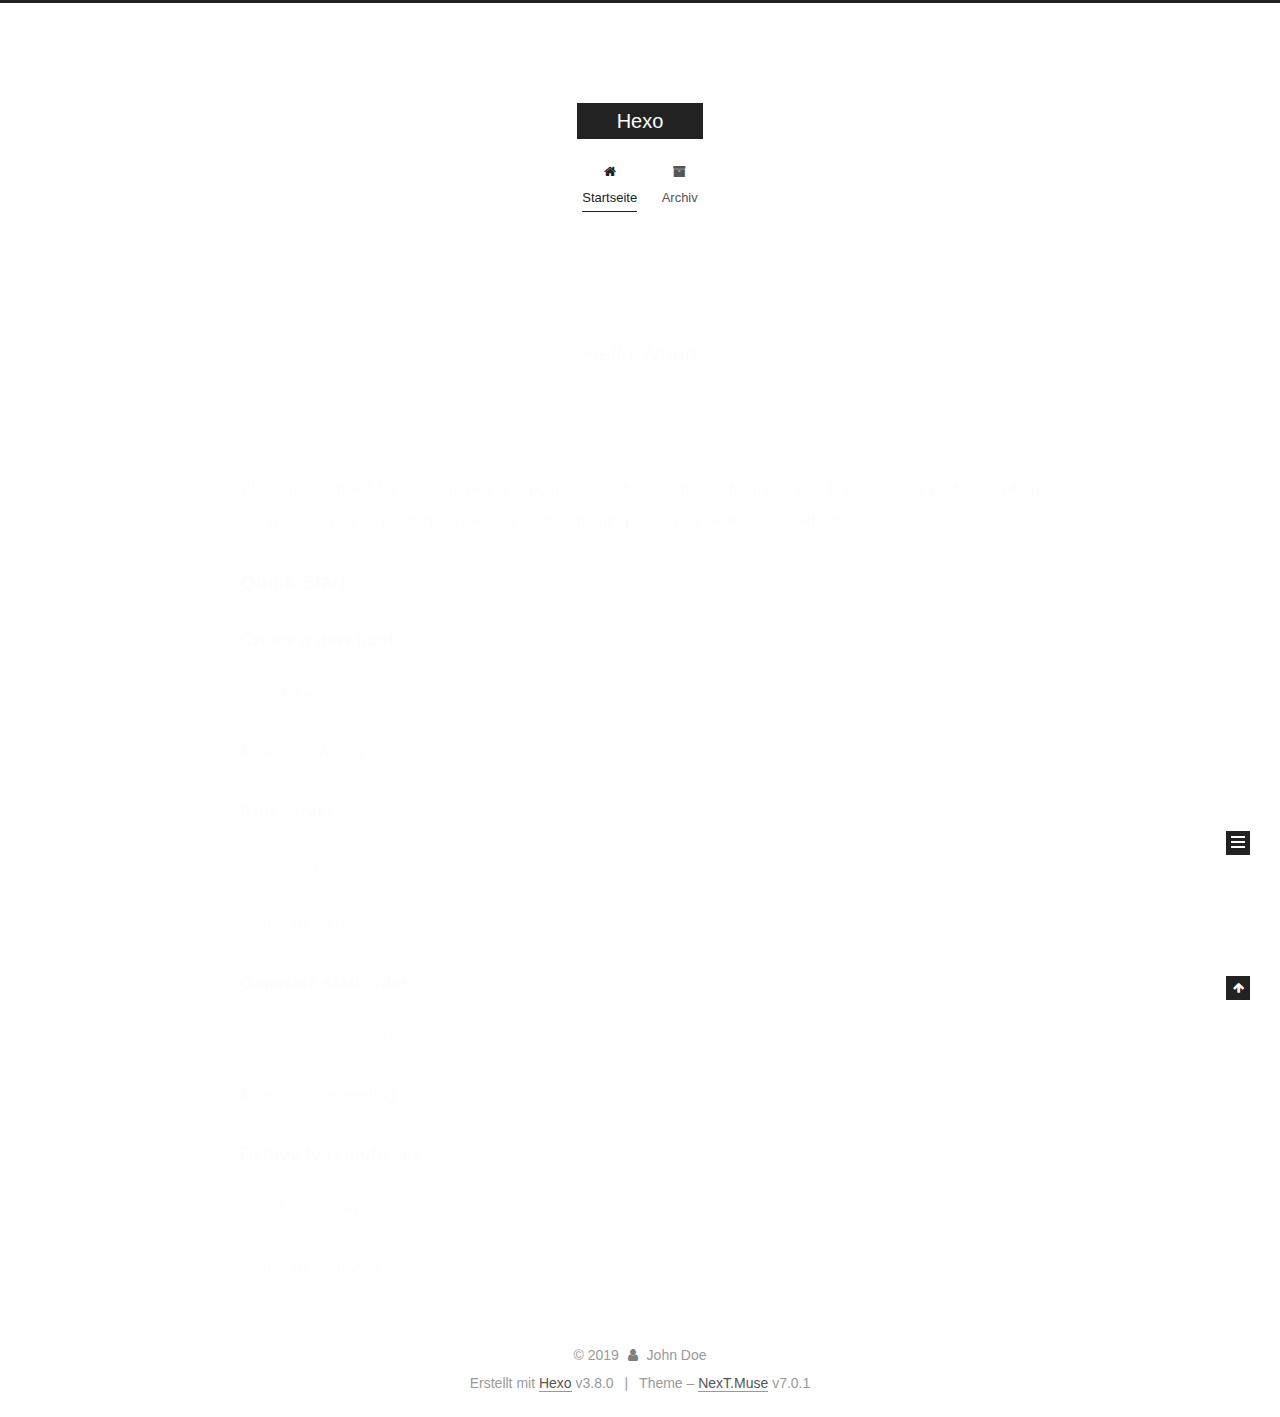
==== commit df0aa480: "Site updated: 2019-03-05 12:48:55" ====
--- a/index.html
+++ b/index.html
@@ -1,13 +1,101 @@
 <!DOCTYPE html>
-<html>
+
+
+
+
+
+
+
+
+
+
+
+
+  
+
+
+<html class="theme-next muse use-motion" lang>
 <head><meta name="generator" content="Hexo 3.8.0">
-  <meta charset="utf-8">
-  
-  <meta name="renderer" content="webkit">
-  <meta http-equiv="X-UA-Compatible" content="IE=edge">
-  <link rel="dns-prefetch" href="http://yoursite.com">
-  <title>Hexo</title>
-  <meta name="viewport" content="width=device-width, initial-scale=1, maximum-scale=1">
+  <meta charset="UTF-8">
+<meta http-equiv="X-UA-Compatible" content="IE=edge">
+<meta name="viewport" content="width=device-width, initial-scale=1, maximum-scale=2">
+<meta name="theme-color" content="#222">
+
+
+
+
+
+
+
+
+
+
+
+
+
+
+
+
+
+
+
+
+
+
+
+
+
+
+<link rel="stylesheet" href="/lib/font-awesome/css/font-awesome.min.css?v=4.6.2">
+
+<link rel="stylesheet" href="/css/main.css?v=7.0.1">
+
+
+  <link rel="apple-touch-icon" sizes="180x180" href="/images/apple-touch-icon-next.png?v=7.0.1">
+
+
+  <link rel="icon" type="image/png" sizes="32x32" href="/images/favicon-32x32-next.png?v=7.0.1">
+
+
+  <link rel="icon" type="image/png" sizes="16x16" href="/images/favicon-16x16-next.png?v=7.0.1">
+
+
+  <link rel="mask-icon" href="/images/logo.svg?v=7.0.1" color="#222">
+
+
+
+
+
+
+
+<script id="hexo.configurations">
+  var NexT = window.NexT || {};
+  var CONFIG = {
+    root: '/',
+    scheme: 'Muse',
+    version: '7.0.1',
+    sidebar: {"position":"left","display":"post","offset":12,"b2t":false,"scrollpercent":false,"onmobile":false,"dimmer":false},
+    fancybox: false,
+    fastclick: false,
+    lazyload: false,
+    tabs: true,
+    motion: {"enable":true,"async":false,"transition":{"post_block":"fadeIn","post_header":"slideDownIn","post_body":"slideDownIn","coll_header":"slideLeftIn","sidebar":"slideUpIn"}},
+    algolia: {
+      applicationID: '',
+      apiKey: '',
+      indexName: '',
+      hits: {"per_page":10},
+      labels: {"input_placeholder":"Search for Posts","hits_empty":"We didn't find any results for the search: ${query}","hits_stats":"${hits} results found in ${time} ms"}
+    }
+  };
+</script>
+
+
+  
+
+
+
+
   <meta property="og:type" content="website">
 <meta property="og:title" content="Hexo">
 <meta property="og:url" content="http://yoursite.com/index.html">
@@ -15,164 +103,271 @@
 <meta property="og:locale" content="default">
 <meta name="twitter:card" content="summary">
 <meta name="twitter:title" content="Hexo">
-  
-    <link rel="alternative" href="/atom.xml" title="Hexo" type="application/atom+xml">
-  
-  
-    <link rel="icon" href="/favicon.png">
-  
-  <link rel="stylesheet" type="text/css" href="/./main.0cf68a.css">
-  <style type="text/css">
-  
-    #container.show {
-      background: linear-gradient(200deg,#a0cfe4,#e8c37e);
-    }
+
+
+
+
+
+
+  <link rel="canonical" href="http://yoursite.com/">
+
+
+
+<script id="page.configurations">
+  CONFIG.page = {
+    sidebar: "",
+  };
+</script>
+
+  <title>Hexo</title>
+  
+
+
+
+
+
+
+
+
+
+
+
+
+  <noscript>
+  <style>
+  .use-motion .motion-element,
+  .use-motion .brand,
+  .use-motion .menu-item,
+  .sidebar-inner,
+  .use-motion .post-block,
+  .use-motion .pagination,
+  .use-motion .comments,
+  .use-motion .post-header,
+  .use-motion .post-body,
+  .use-motion .collection-title { opacity: initial; }
+
+  .use-motion .logo,
+  .use-motion .site-title,
+  .use-motion .site-subtitle {
+    opacity: initial;
+    top: initial;
+  }
+
+  .use-motion .logo-line-before i { left: initial; }
+  .use-motion .logo-line-after i { right: initial; }
   </style>
-  
-
-  
+</noscript>
 
 </head>
-</html>
-<body>
-  <div id="container" q-class="show:isCtnShow">
-    <canvas id="anm-canvas" class="anm-canvas"></canvas>
-    <div class="left-col" q-class="show:isShow">
-      
-<div class="overlay" style="background: #4d4d4d"></div>
-<div class="intrude-less">
-	<header id="header" class="inner">
-		<a href="/" class="profilepic">
-			<img src class="js-avatar">
-		</a>
-		<hgroup>
-		  <h1 class="header-author"><a href="/">John Doe</a></h1>
-		</hgroup>
-		
-
-		<nav class="header-menu">
-			<ul>
-			
-				<li><a href="/">主页</a></li>
-	        
-				<li><a href="/tags/随笔/">随笔</a></li>
-	        
-			</ul>
-		</nav>
-		<nav class="header-smart-menu">
-    		
-    			
-    			<a q-on="click: openSlider(e, 'innerArchive')" href="javascript:void(0)">所有文章</a>
-    			
-            
-    			
-    			<a q-on="click: openSlider(e, 'friends')" href="javascript:void(0)">友链</a>
-    			
-            
-    			
-    			<a q-on="click: openSlider(e, 'aboutme')" href="javascript:void(0)">关于我</a>
-    			
-            
-		</nav>
-		<nav class="header-nav">
-			<div class="social">
-				
-					<a class="github" target="_blank" href="#" title="github"><i class="icon-github"></i></a>
-		        
-					<a class="weibo" target="_blank" href="#" title="weibo"><i class="icon-weibo"></i></a>
-		        
-					<a class="rss" target="_blank" href="#" title="rss"><i class="icon-rss"></i></a>
-		        
-					<a class="zhihu" target="_blank" href="#" title="zhihu"><i class="icon-zhihu"></i></a>
-		        
-			</div>
-		</nav>
-	</header>		
+
+<body itemscope itemtype="http://schema.org/WebPage" lang="default">
+
+  
+  
+    
+  
+
+  <div class="container sidebar-position-left 
+  page-home">
+    <div class="headband"></div>
+
+    <header id="header" class="header" itemscope itemtype="http://schema.org/WPHeader">
+      <div class="header-inner"><div class="site-brand-wrapper">
+  <div class="site-meta">
+    
+
+    <div class="custom-logo-site-title">
+      <a href="/" class="brand" rel="start">
+        <span class="logo-line-before"><i></i></span>
+        <span class="site-title">Hexo</span>
+        <span class="logo-line-after"><i></i></span>
+      </a>
+    </div>
+    
+    
+  </div>
+
+  <div class="site-nav-toggle">
+    <button aria-label="Toggle navigation bar">
+      <span class="btn-bar"></span>
+      <span class="btn-bar"></span>
+      <span class="btn-bar"></span>
+    </button>
+  </div>
 </div>
 
-    </div>
-    <div class="mid-col" q-class="show:isShow,hide:isShow|isFalse">
-      
-<nav id="mobile-nav">
-  	<div class="overlay js-overlay" style="background: #4d4d4d"></div>
-	<div class="btnctn js-mobile-btnctn">
-  		<div class="slider-trigger list" q-on="click: openSlider(e)"><i class="icon icon-sort"></i></div>
-	</div>
-	<div class="intrude-less">
-		<header id="header" class="inner">
-			<div class="profilepic">
-				<img src class="js-avatar">
-			</div>
-			<hgroup>
-			  <h1 class="header-author js-header-author">John Doe</h1>
-			</hgroup>
-			
-			
-			
-				
-			
-				
-			
-			
-			
-			<nav class="header-nav">
-				<div class="social">
-					
-						<a class="github" target="_blank" href="#" title="github"><i class="icon-github"></i></a>
-			        
-						<a class="weibo" target="_blank" href="#" title="weibo"><i class="icon-weibo"></i></a>
-			        
-						<a class="rss" target="_blank" href="#" title="rss"><i class="icon-rss"></i></a>
-			        
-						<a class="zhihu" target="_blank" href="#" title="zhihu"><i class="icon-zhihu"></i></a>
-			        
-				</div>
-			</nav>
-
-			<nav class="header-menu js-header-menu">
-				<ul style="width: 50%">
-				
-				
-					<li style="width: 50%"><a href="/">主页</a></li>
-		        
-					<li style="width: 50%"><a href="/tags/随笔/">随笔</a></li>
-		        
-				</ul>
-			</nav>
-		</header>				
-	</div>
-	<div class="mobile-mask" style="display:none" q-show="isShow"></div>
+
+
+<nav class="site-nav">
+  
+    <ul id="menu" class="menu">
+      
+        
+        
+        
+          
+          <li class="menu-item menu-item-home menu-item-active">
+
+    
+    
+    
+      
+    
+
+    
+
+    <a href="/" rel="section"><i class="menu-item-icon fa fa-fw fa-home"></i> <br>Startseite</a>
+
+  </li>
+        
+        
+        
+          
+          <li class="menu-item menu-item-archives">
+
+    
+    
+    
+      
+    
+
+    
+
+    <a href="/archives/" rel="section"><i class="menu-item-icon fa fa-fw fa-archive"></i> <br>Archiv</a>
+
+  </li>
+
+      
+      
+    </ul>
+  
+
+  
+    
+
+  
+
+  
 </nav>
 
-      <div id="wrapper" class="body-wrap">
-        <div class="menu-l">
-          <div class="canvas-wrap">
-            <canvas data-colors="#eaeaea" data-sectionHeight="100" data-contentId="js-content" id="myCanvas1" class="anm-canvas"></canvas>
-          </div>
-          <div id="js-content" class="content-ll">
-            
-  
-    <article id="post-hello-world" class="article article-type-post  article-index" itemscope itemprop="blogPost">
-  <div class="article-inner">
-    
-      <header class="article-header">
-        
-  
-    <h1 itemprop="name">
-      <a class="article-title" href="/2019/03/03/hello-world/">Hello World</a>
-    </h1>
-  
-
-        
-        <a href="/2019/03/03/hello-world/" class="archive-article-date">
-  	<time datetime="2019-03-03T13:16:46.808Z" itemprop="datePublished"><i class="icon-calendar icon"></i>2019-03-03</time>
-</a>
-        
+
+
+  
+
+
+
+</div>
+    </header>
+
+    
+
+
+    <main id="main" class="main">
+      <div class="main-inner">
+        <div class="content-wrap">
+          
+          <div id="content" class="content">
+            
+  <section id="posts" class="posts-expand">
+    
+      
+
+  
+
+  
+  
+  
+
+  
+
+  <article class="post post-type-normal" itemscope itemtype="http://schema.org/Article">
+  
+  
+  
+  <div class="post-block">
+    <link itemprop="mainEntityOfPage" href="http://yoursite.com/2019/03/03/hello-world/">
+
+    <span hidden itemprop="author" itemscope itemtype="http://schema.org/Person">
+      <meta itemprop="name" content="John Doe">
+      <meta itemprop="description" content>
+      <meta itemprop="image" content="/images/avatar.gif">
+    </span>
+
+    <span hidden itemprop="publisher" itemscope itemtype="http://schema.org/Organization">
+      <meta itemprop="name" content="Hexo">
+    </span>
+
+    
+      <header class="post-header">
+
+        
+        
+          <h1 class="post-title" itemprop="name headline">
+                
+                
+                <a href="/2019/03/03/hello-world/" class="post-title-link" itemprop="url">Hello World</a>
+              
+            
+          </h1>
+        
+
+        <div class="post-meta">
+          <span class="post-time">
+
+            
+            
+            
+
+            
+              <span class="post-meta-item-icon">
+                <i class="fa fa-calendar-o"></i>
+              </span>
+              
+                <span class="post-meta-item-text">Veröffentlicht am</span>
+              
+
+              
+                
+              
+
+              <time title="Post created: 2019-03-03 21:16:46" itemprop="dateCreated datePublished" datetime="2019-03-03T21:16:46+08:00">2019-03-03</time>
+            
+
+            
+          </span>
+
+          
+
+          
+            
+            
+          
+
+          
+          
+
+          
+
+          
+
+          
+
+        </div>
       </header>
     
-    <div class="article-entry" itemprop="articleBody">
-      
-        <p>Welcome to <a href="https://hexo.io/" target="_blank" rel="noopener">Hexo</a>! This is your very first post. Check <a href="https://hexo.io/docs/" target="_blank" rel="noopener">documentation</a> for more info. If you get any problems when using Hexo, you can find the answer in <a href="https://hexo.io/docs/troubleshooting.html" target="_blank" rel="noopener">troubleshooting</a> or you can ask me on <a href="https://github.com/hexojs/hexo/issues" target="_blank" rel="noopener">GitHub</a>.</p>
+
+    
+    
+    
+    <div class="post-body" itemprop="articleBody">
+
+      
+      
+
+      
+        
+          
+            <p>Welcome to <a href="https://hexo.io/" target="_blank" rel="noopener">Hexo</a>! This is your very first post. Check <a href="https://hexo.io/docs/" target="_blank" rel="noopener">documentation</a> for more info. If you get any problems when using Hexo, you can find the answer in <a href="https://hexo.io/docs/troubleshooting.html" target="_blank" rel="noopener">troubleshooting</a> or you can ask me on <a href="https://github.com/hexojs/hexo/issues" target="_blank" rel="noopener">GitHub</a>.</p>
 <h2 id="Quick-Start"><a href="#Quick-Start" class="headerlink" title="Quick Start"></a>Quick Start</h2><h3 id="Create-a-new-post"><a href="#Create-a-new-post" class="headerlink" title="Create a new post"></a>Create a new post</h3><figure class="highlight bash"><table><tr><td class="gutter"><pre><span class="line">1</span><br></pre></td><td class="code"><pre><span class="line">$ hexo new <span class="string">"My New Post"</span></span><br></pre></td></tr></table></figure>
 <p>More info: <a href="https://hexo.io/docs/writing.html" target="_blank" rel="noopener">Writing</a></p>
 <h3 id="Run-server"><a href="#Run-server" class="headerlink" title="Run server"></a>Run server</h3><figure class="highlight bash"><table><tr><td class="gutter"><pre><span class="line">1</span><br></pre></td><td class="code"><pre><span class="line">$ hexo server</span><br></pre></td></tr></table></figure>
@@ -182,293 +377,287 @@
 <h3 id="Deploy-to-remote-sites"><a href="#Deploy-to-remote-sites" class="headerlink" title="Deploy to remote sites"></a>Deploy to remote sites</h3><figure class="highlight bash"><table><tr><td class="gutter"><pre><span class="line">1</span><br></pre></td><td class="code"><pre><span class="line">$ hexo deploy</span><br></pre></td></tr></table></figure>
 <p>More info: <a href="https://hexo.io/docs/deployment.html" target="_blank" rel="noopener">Deployment</a></p>
 
-      
-
+          
+        
       
     </div>
-    <div class="article-info article-info-index">
-      
-      
-      
-
-      
-        <p class="article-more-link">
-          <a class="article-more-a" href="/2019/03/03/hello-world/">展开全文 >></a>
-        </p>
-      
-
-      
-      <div class="clearfix"></div>
+
+    
+
+    
+    
+    
+
+    
+
+    
+      
+    
+    
+
+    
+
+    <footer class="post-footer">
+      
+
+      
+
+      
+
+      
+      
+        <div class="post-eof"></div>
+      
+    </footer>
+  </div>
+  
+  
+  
+  </article>
+
+
+    
+  </section>
+
+  
+
+
+          </div>
+          
+
+        </div>
+        
+          
+  
+  <div class="sidebar-toggle">
+    <div class="sidebar-toggle-line-wrap">
+      <span class="sidebar-toggle-line sidebar-toggle-line-first"></span>
+      <span class="sidebar-toggle-line sidebar-toggle-line-middle"></span>
+      <span class="sidebar-toggle-line sidebar-toggle-line-last"></span>
     </div>
   </div>
-</article>
-
-<aside class="wrap-side-operation">
-    <div class="mod-side-operation">
-        
-        <div class="jump-container" id="js-jump-container" style="display:none;">
-            <a href="javascript:void(0)" class="mod-side-operation__jump-to-top">
-                <i class="icon-font icon-back"></i>
-            </a>
-            <div id="js-jump-plan-container" class="jump-plan-container" style="top: -11px;">
-                <i class="icon-font icon-plane jump-plane"></i>
-            </div>
-        </div>
-        
-        
-    </div>
-</aside>
-
-
-
-
-  
-  
-
-
+
+  <aside id="sidebar" class="sidebar">
+    <div class="sidebar-inner">
+
+      
+
+      
+
+      <div class="site-overview-wrap sidebar-panel sidebar-panel-active">
+        <div class="site-overview">
+          <div class="site-author motion-element" itemprop="author" itemscope itemtype="http://schema.org/Person">
+            
+              <p class="site-author-name" itemprop="name">John Doe</p>
+              <div class="site-description motion-element" itemprop="description"></div>
           </div>
+
+          
+            <nav class="site-state motion-element">
+              
+                <div class="site-state-item site-state-posts">
+                
+                  <a href="/archives/">
+                
+                    <span class="site-state-item-count">1</span>
+                    <span class="site-state-item-name">Artikel</span>
+                  </a>
+                </div>
+              
+
+              
+
+              
+            </nav>
+          
+
+          
+
+          
+
+          
+
+          
+          
+
+          
+            
+          
+          
+
         </div>
       </div>
-      <footer id="footer">
-  <div class="outer">
-    <div id="footer-info">
-    	<div class="footer-left">
-    		&copy; 2019 John Doe
-    	</div>
-      	<div class="footer-right">
-      		<a href="http://hexo.io/" target="_blank">Hexo</a>  Theme <a href="https://github.com/litten/hexo-theme-yilia" target="_blank">Yilia</a> by Litten
-      	</div>
+
+      
+
+      
+
     </div>
+  </aside>
+  
+
+
+        
+      </div>
+    </main>
+
+    <footer id="footer" class="footer">
+      <div class="footer-inner">
+        <div class="copyright">&copy; <span itemprop="copyrightYear">2019</span>
+  <span class="with-love" id="animate">
+    <i class="fa fa-user"></i>
+  </span>
+  <span class="author" itemprop="copyrightHolder">John Doe</span>
+
+  
+
+  
+</div>
+
+
+  <div class="powered-by">Erstellt mit  <a href="https://hexo.io" class="theme-link" rel="noopener" target="_blank">Hexo</a> v3.8.0</div>
+
+
+
+  <span class="post-meta-divider">|</span>
+
+
+
+  <div class="theme-info">Theme – <a href="https://theme-next.org" class="theme-link" rel="noopener" target="_blank">NexT.Muse</a> v7.0.1</div>
+
+
+
+
+        
+
+
+
+
+
+
+
+
+        
+      </div>
+    </footer>
+
+    
+      <div class="back-to-top">
+        <i class="fa fa-arrow-up"></i>
+        
+      </div>
+    
+
+    
+
+    
+
+    
   </div>
-</footer>
-    </div>
-    <script>
-	var yiliaConfig = {
-		mathjax: false,
-		isHome: true,
-		isPost: false,
-		isArchive: false,
-		isTag: false,
-		isCategory: false,
-		open_in_new: false,
-		toc_hide_index: true,
-		root: "/",
-		innerArchive: true,
-		showTags: false
-	}
+
+  
+
+<script>
+  if (Object.prototype.toString.call(window.Promise) !== '[object Function]') {
+    window.Promise = null;
+  }
 </script>
 
-<script>!function(t){function n(e){if(r[e])return r[e].exports;var i=r[e]={exports:{},id:e,loaded:!1};return t[e].call(i.exports,i,i.exports,n),i.loaded=!0,i.exports}var r={};n.m=t,n.c=r,n.p="./",n(0)}([function(t,n,r){r(195),t.exports=r(191)},function(t,n,r){var e=r(3),i=r(52),o=r(27),u=r(28),c=r(53),f="prototype",a=function(t,n,r){var s,l,h,v,p=t&a.F,d=t&a.G,y=t&a.S,g=t&a.P,b=t&a.B,m=d?e:y?e[n]||(e[n]={}):(e[n]||{})[f],x=d?i:i[n]||(i[n]={}),w=x[f]||(x[f]={});d&&(r=n);for(s in r)l=!p&&m&&void 0!==m[s],h=(l?m:r)[s],v=b&&l?c(h,e):g&&"function"==typeof h?c(Function.call,h):h,m&&u(m,s,h,t&a.U),x[s]!=h&&o(x,s,v),g&&w[s]!=h&&(w[s]=h)};e.core=i,a.F=1,a.G=2,a.S=4,a.P=8,a.B=16,a.W=32,a.U=64,a.R=128,t.exports=a},function(t,n,r){var e=r(6);t.exports=function(t){if(!e(t))throw TypeError(t+" is not an object!");return t}},function(t,n){var r=t.exports="undefined"!=typeof window&&window.Math==Math?window:"undefined"!=typeof self&&self.Math==Math?self:Function("return this")();"number"==typeof __g&&(__g=r)},function(t,n){t.exports=function(t){try{return!!t()}catch(t){return!0}}},function(t,n){var r=t.exports="undefined"!=typeof window&&window.Math==Math?window:"undefined"!=typeof self&&self.Math==Math?self:Function("return this")();"number"==typeof __g&&(__g=r)},function(t,n){t.exports=function(t){return"object"==typeof t?null!==t:"function"==typeof t}},function(t,n,r){var e=r(126)("wks"),i=r(76),o=r(3).Symbol,u="function"==typeof o;(t.exports=function(t){return e[t]||(e[t]=u&&o[t]||(u?o:i)("Symbol."+t))}).store=e},function(t,n){var r={}.hasOwnProperty;t.exports=function(t,n){return r.call(t,n)}},function(t,n,r){var e=r(94),i=r(33);t.exports=function(t){return e(i(t))}},function(t,n,r){t.exports=!r(4)(function(){return 7!=Object.defineProperty({},"a",{get:function(){return 7}}).a})},function(t,n,r){var e=r(2),i=r(167),o=r(50),u=Object.defineProperty;n.f=r(10)?Object.defineProperty:function(t,n,r){if(e(t),n=o(n,!0),e(r),i)try{return u(t,n,r)}catch(t){}if("get"in r||"set"in r)throw TypeError("Accessors not supported!");return"value"in r&&(t[n]=r.value),t}},function(t,n,r){t.exports=!r(18)(function(){return 7!=Object.defineProperty({},"a",{get:function(){return 7}}).a})},function(t,n,r){var e=r(14),i=r(22);t.exports=r(12)?function(t,n,r){return e.f(t,n,i(1,r))}:function(t,n,r){return t[n]=r,t}},function(t,n,r){var e=r(20),i=r(58),o=r(42),u=Object.defineProperty;n.f=r(12)?Object.defineProperty:function(t,n,r){if(e(t),n=o(n,!0),e(r),i)try{return u(t,n,r)}catch(t){}if("get"in r||"set"in r)throw TypeError("Accessors not supported!");return"value"in r&&(t[n]=r.value),t}},function(t,n,r){var e=r(40)("wks"),i=r(23),o=r(5).Symbol,u="function"==typeof o;(t.exports=function(t){return e[t]||(e[t]=u&&o[t]||(u?o:i)("Symbol."+t))}).store=e},function(t,n,r){var e=r(67),i=Math.min;t.exports=function(t){return t>0?i(e(t),9007199254740991):0}},function(t,n,r){var e=r(46);t.exports=function(t){return Object(e(t))}},function(t,n){t.exports=function(t){try{return!!t()}catch(t){return!0}}},function(t,n,r){var e=r(63),i=r(34);t.exports=Object.keys||function(t){return e(t,i)}},function(t,n,r){var e=r(21);t.exports=function(t){if(!e(t))throw TypeError(t+" is not an object!");return t}},function(t,n){t.exports=function(t){return"object"==typeof t?null!==t:"function"==typeof t}},function(t,n){t.exports=function(t,n){return{enumerable:!(1&t),configurable:!(2&t),writable:!(4&t),value:n}}},function(t,n){var r=0,e=Math.random();t.exports=function(t){return"Symbol(".concat(void 0===t?"":t,")_",(++r+e).toString(36))}},function(t,n){var r={}.hasOwnProperty;t.exports=function(t,n){return r.call(t,n)}},function(t,n){var r=t.exports={version:"2.4.0"};"number"==typeof __e&&(__e=r)},function(t,n){t.exports=function(t){if("function"!=typeof t)throw TypeError(t+" is not a function!");return t}},function(t,n,r){var e=r(11),i=r(66);t.exports=r(10)?function(t,n,r){return e.f(t,n,i(1,r))}:function(t,n,r){return t[n]=r,t}},function(t,n,r){var e=r(3),i=r(27),o=r(24),u=r(76)("src"),c="toString",f=Function[c],a=(""+f).split(c);r(52).inspectSource=function(t){return f.call(t)},(t.exports=function(t,n,r,c){var f="function"==typeof r;f&&(o(r,"name")||i(r,"name",n)),t[n]!==r&&(f&&(o(r,u)||i(r,u,t[n]?""+t[n]:a.join(String(n)))),t===e?t[n]=r:c?t[n]?t[n]=r:i(t,n,r):(delete t[n],i(t,n,r)))})(Function.prototype,c,function(){return"function"==typeof this&&this[u]||f.call(this)})},function(t,n,r){var e=r(1),i=r(4),o=r(46),u=function(t,n,r,e){var i=String(o(t)),u="<"+n;return""!==r&&(u+=" "+r+'="'+String(e).replace(/"/g,"&quot;")+'"'),u+">"+i+"</"+n+">"};t.exports=function(t,n){var r={};r[t]=n(u),e(e.P+e.F*i(function(){var n=""[t]('"');return n!==n.toLowerCase()||n.split('"').length>3}),"String",r)}},function(t,n,r){var e=r(115),i=r(46);t.exports=function(t){return e(i(t))}},function(t,n,r){var e=r(116),i=r(66),o=r(30),u=r(50),c=r(24),f=r(167),a=Object.getOwnPropertyDescriptor;n.f=r(10)?a:function(t,n){if(t=o(t),n=u(n,!0),f)try{return a(t,n)}catch(t){}if(c(t,n))return i(!e.f.call(t,n),t[n])}},function(t,n,r){var e=r(24),i=r(17),o=r(145)("IE_PROTO"),u=Object.prototype;t.exports=Object.getPrototypeOf||function(t){return t=i(t),e(t,o)?t[o]:"function"==typeof t.constructor&&t instanceof t.constructor?t.constructor.prototype:t instanceof Object?u:null}},function(t,n){t.exports=function(t){if(void 0==t)throw TypeError("Can't call method on  "+t);return t}},function(t,n){t.exports="constructor,hasOwnProperty,isPrototypeOf,propertyIsEnumerable,toLocaleString,toString,valueOf".split(",")},function(t,n){t.exports={}},function(t,n){t.exports=!0},function(t,n){n.f={}.propertyIsEnumerable},function(t,n,r){var e=r(14).f,i=r(8),o=r(15)("toStringTag");t.exports=function(t,n,r){t&&!i(t=r?t:t.prototype,o)&&e(t,o,{configurable:!0,value:n})}},function(t,n,r){var e=r(40)("keys"),i=r(23);t.exports=function(t){return e[t]||(e[t]=i(t))}},function(t,n,r){var e=r(5),i="__core-js_shared__",o=e[i]||(e[i]={});t.exports=function(t){return o[t]||(o[t]={})}},function(t,n){var r=Math.ceil,e=Math.floor;t.exports=function(t){return isNaN(t=+t)?0:(t>0?e:r)(t)}},function(t,n,r){var e=r(21);t.exports=function(t,n){if(!e(t))return t;var r,i;if(n&&"function"==typeof(r=t.toString)&&!e(i=r.call(t)))return i;if("function"==typeof(r=t.valueOf)&&!e(i=r.call(t)))return i;if(!n&&"function"==typeof(r=t.toString)&&!e(i=r.call(t)))return i;throw TypeError("Can't convert object to primitive value")}},function(t,n,r){var e=r(5),i=r(25),o=r(36),u=r(44),c=r(14).f;t.exports=function(t){var n=i.Symbol||(i.Symbol=o?{}:e.Symbol||{});"_"==t.charAt(0)||t in n||c(n,t,{value:u.f(t)})}},function(t,n,r){n.f=r(15)},function(t,n){var r={}.toString;t.exports=function(t){return r.call(t).slice(8,-1)}},function(t,n){t.exports=function(t){if(void 0==t)throw TypeError("Can't call method on  "+t);return t}},function(t,n,r){var e=r(4);t.exports=function(t,n){return!!t&&e(function(){n?t.call(null,function(){},1):t.call(null)})}},function(t,n,r){var e=r(53),i=r(115),o=r(17),u=r(16),c=r(203);t.exports=function(t,n){var r=1==t,f=2==t,a=3==t,s=4==t,l=6==t,h=5==t||l,v=n||c;return function(n,c,p){for(var d,y,g=o(n),b=i(g),m=e(c,p,3),x=u(b.length),w=0,S=r?v(n,x):f?v(n,0):void 0;x>w;w++)if((h||w in b)&&(d=b[w],y=m(d,w,g),t))if(r)S[w]=y;else if(y)switch(t){case 3:return!0;case 5:return d;case 6:return w;case 2:S.push(d)}else if(s)return!1;return l?-1:a||s?s:S}}},function(t,n,r){var e=r(1),i=r(52),o=r(4);t.exports=function(t,n){var r=(i.Object||{})[t]||Object[t],u={};u[t]=n(r),e(e.S+e.F*o(function(){r(1)}),"Object",u)}},function(t,n,r){var e=r(6);t.exports=function(t,n){if(!e(t))return t;var r,i;if(n&&"function"==typeof(r=t.toString)&&!e(i=r.call(t)))return i;if("function"==typeof(r=t.valueOf)&&!e(i=r.call(t)))return i;if(!n&&"function"==typeof(r=t.toString)&&!e(i=r.call(t)))return i;throw TypeError("Can't convert object to primitive value")}},function(t,n,r){var e=r(5),i=r(25),o=r(91),u=r(13),c="prototype",f=function(t,n,r){var a,s,l,h=t&f.F,v=t&f.G,p=t&f.S,d=t&f.P,y=t&f.B,g=t&f.W,b=v?i:i[n]||(i[n]={}),m=b[c],x=v?e:p?e[n]:(e[n]||{})[c];v&&(r=n);for(a in r)(s=!h&&x&&void 0!==x[a])&&a in b||(l=s?x[a]:r[a],b[a]=v&&"function"!=typeof x[a]?r[a]:y&&s?o(l,e):g&&x[a]==l?function(t){var n=function(n,r,e){if(this instanceof t){switch(arguments.length){case 0:return new t;case 1:return new t(n);case 2:return new t(n,r)}return new t(n,r,e)}return t.apply(this,arguments)};return n[c]=t[c],n}(l):d&&"function"==typeof l?o(Function.call,l):l,d&&((b.virtual||(b.virtual={}))[a]=l,t&f.R&&m&&!m[a]&&u(m,a,l)))};f.F=1,f.G=2,f.S=4,f.P=8,f.B=16,f.W=32,f.U=64,f.R=128,t.exports=f},function(t,n){var r=t.exports={version:"2.4.0"};"number"==typeof __e&&(__e=r)},function(t,n,r){var e=r(26);t.exports=function(t,n,r){if(e(t),void 0===n)return t;switch(r){case 1:return function(r){return t.call(n,r)};case 2:return function(r,e){return t.call(n,r,e)};case 3:return function(r,e,i){return t.call(n,r,e,i)}}return function(){return t.apply(n,arguments)}}},function(t,n,r){var e=r(183),i=r(1),o=r(126)("metadata"),u=o.store||(o.store=new(r(186))),c=function(t,n,r){var i=u.get(t);if(!i){if(!r)return;u.set(t,i=new e)}var o=i.get(n);if(!o){if(!r)return;i.set(n,o=new e)}return o},f=function(t,n,r){var e=c(n,r,!1);return void 0!==e&&e.has(t)},a=function(t,n,r){var e=c(n,r,!1);return void 0===e?void 0:e.get(t)},s=function(t,n,r,e){c(r,e,!0).set(t,n)},l=function(t,n){var r=c(t,n,!1),e=[];return r&&r.forEach(function(t,n){e.push(n)}),e},h=function(t){return void 0===t||"symbol"==typeof t?t:String(t)},v=function(t){i(i.S,"Reflect",t)};t.exports={store:u,map:c,has:f,get:a,set:s,keys:l,key:h,exp:v}},function(t,n,r){"use strict";if(r(10)){var e=r(69),i=r(3),o=r(4),u=r(1),c=r(127),f=r(152),a=r(53),s=r(68),l=r(66),h=r(27),v=r(73),p=r(67),d=r(16),y=r(75),g=r(50),b=r(24),m=r(180),x=r(114),w=r(6),S=r(17),_=r(137),O=r(70),E=r(32),P=r(71).f,j=r(154),F=r(76),M=r(7),A=r(48),N=r(117),T=r(146),I=r(155),k=r(80),L=r(123),R=r(74),C=r(130),D=r(160),U=r(11),W=r(31),G=U.f,B=W.f,V=i.RangeError,z=i.TypeError,q=i.Uint8Array,K="ArrayBuffer",J="Shared"+K,Y="BYTES_PER_ELEMENT",H="prototype",$=Array[H],X=f.ArrayBuffer,Q=f.DataView,Z=A(0),tt=A(2),nt=A(3),rt=A(4),et=A(5),it=A(6),ot=N(!0),ut=N(!1),ct=I.values,ft=I.keys,at=I.entries,st=$.lastIndexOf,lt=$.reduce,ht=$.reduceRight,vt=$.join,pt=$.sort,dt=$.slice,yt=$.toString,gt=$.toLocaleString,bt=M("iterator"),mt=M("toStringTag"),xt=F("typed_constructor"),wt=F("def_constructor"),St=c.CONSTR,_t=c.TYPED,Ot=c.VIEW,Et="Wrong length!",Pt=A(1,function(t,n){return Tt(T(t,t[wt]),n)}),jt=o(function(){return 1===new q(new Uint16Array([1]).buffer)[0]}),Ft=!!q&&!!q[H].set&&o(function(){new q(1).set({})}),Mt=function(t,n){if(void 0===t)throw z(Et);var r=+t,e=d(t);if(n&&!m(r,e))throw V(Et);return e},At=function(t,n){var r=p(t);if(r<0||r%n)throw V("Wrong offset!");return r},Nt=function(t){if(w(t)&&_t in t)return t;throw z(t+" is not a typed array!")},Tt=function(t,n){if(!(w(t)&&xt in t))throw z("It is not a typed array constructor!");return new t(n)},It=function(t,n){return kt(T(t,t[wt]),n)},kt=function(t,n){for(var r=0,e=n.length,i=Tt(t,e);e>r;)i[r]=n[r++];return i},Lt=function(t,n,r){G(t,n,{get:function(){return this._d[r]}})},Rt=function(t){var n,r,e,i,o,u,c=S(t),f=arguments.length,s=f>1?arguments[1]:void 0,l=void 0!==s,h=j(c);if(void 0!=h&&!_(h)){for(u=h.call(c),e=[],n=0;!(o=u.next()).done;n++)e.push(o.value);c=e}for(l&&f>2&&(s=a(s,arguments[2],2)),n=0,r=d(c.length),i=Tt(this,r);r>n;n++)i[n]=l?s(c[n],n):c[n];return i},Ct=function(){for(var t=0,n=arguments.length,r=Tt(this,n);n>t;)r[t]=arguments[t++];return r},Dt=!!q&&o(function(){gt.call(new q(1))}),Ut=function(){return gt.apply(Dt?dt.call(Nt(this)):Nt(this),arguments)},Wt={copyWithin:function(t,n){return D.call(Nt(this),t,n,arguments.length>2?arguments[2]:void 0)},every:function(t){return rt(Nt(this),t,arguments.length>1?arguments[1]:void 0)},fill:function(t){return C.apply(Nt(this),arguments)},filter:function(t){return It(this,tt(Nt(this),t,arguments.length>1?arguments[1]:void 0))},find:function(t){return et(Nt(this),t,arguments.length>1?arguments[1]:void 0)},findIndex:function(t){return it(Nt(this),t,arguments.length>1?arguments[1]:void 0)},forEach:function(t){Z(Nt(this),t,arguments.length>1?arguments[1]:void 0)},indexOf:function(t){return ut(Nt(this),t,arguments.length>1?arguments[1]:void 0)},includes:function(t){return ot(Nt(this),t,arguments.length>1?arguments[1]:void 0)},join:function(t){return vt.apply(Nt(this),arguments)},lastIndexOf:function(t){return st.apply(Nt(this),arguments)},map:function(t){return Pt(Nt(this),t,arguments.length>1?arguments[1]:void 0)},reduce:function(t){return lt.apply(Nt(this),arguments)},reduceRight:function(t){return ht.apply(Nt(this),arguments)},reverse:function(){for(var t,n=this,r=Nt(n).length,e=Math.floor(r/2),i=0;i<e;)t=n[i],n[i++]=n[--r],n[r]=t;return n},some:function(t){return nt(Nt(this),t,arguments.length>1?arguments[1]:void 0)},sort:function(t){return pt.call(Nt(this),t)},subarray:function(t,n){var r=Nt(this),e=r.length,i=y(t,e);return new(T(r,r[wt]))(r.buffer,r.byteOffset+i*r.BYTES_PER_ELEMENT,d((void 0===n?e:y(n,e))-i))}},Gt=function(t,n){return It(this,dt.call(Nt(this),t,n))},Bt=function(t){Nt(this);var n=At(arguments[1],1),r=this.length,e=S(t),i=d(e.length),o=0;if(i+n>r)throw V(Et);for(;o<i;)this[n+o]=e[o++]},Vt={entries:function(){return at.call(Nt(this))},keys:function(){return ft.call(Nt(this))},values:function(){return ct.call(Nt(this))}},zt=function(t,n){return w(t)&&t[_t]&&"symbol"!=typeof n&&n in t&&String(+n)==String(n)},qt=function(t,n){return zt(t,n=g(n,!0))?l(2,t[n]):B(t,n)},Kt=function(t,n,r){return!(zt(t,n=g(n,!0))&&w(r)&&b(r,"value"))||b(r,"get")||b(r,"set")||r.configurable||b(r,"writable")&&!r.writable||b(r,"enumerable")&&!r.enumerable?G(t,n,r):(t[n]=r.value,t)};St||(W.f=qt,U.f=Kt),u(u.S+u.F*!St,"Object",{getOwnPropertyDescriptor:qt,defineProperty:Kt}),o(function(){yt.call({})})&&(yt=gt=function(){return vt.call(this)});var Jt=v({},Wt);v(Jt,Vt),h(Jt,bt,Vt.values),v(Jt,{slice:Gt,set:Bt,constructor:function(){},toString:yt,toLocaleString:Ut}),Lt(Jt,"buffer","b"),Lt(Jt,"byteOffset","o"),Lt(Jt,"byteLength","l"),Lt(Jt,"length","e"),G(Jt,mt,{get:function(){return this[_t]}}),t.exports=function(t,n,r,f){f=!!f;var a=t+(f?"Clamped":"")+"Array",l="Uint8Array"!=a,v="get"+t,p="set"+t,y=i[a],g=y||{},b=y&&E(y),m=!y||!c.ABV,S={},_=y&&y[H],j=function(t,r){var e=t._d;return e.v[v](r*n+e.o,jt)},F=function(t,r,e){var i=t._d;f&&(e=(e=Math.round(e))<0?0:e>255?255:255&e),i.v[p](r*n+i.o,e,jt)},M=function(t,n){G(t,n,{get:function(){return j(this,n)},set:function(t){return F(this,n,t)},enumerable:!0})};m?(y=r(function(t,r,e,i){s(t,y,a,"_d");var o,u,c,f,l=0,v=0;if(w(r)){if(!(r instanceof X||(f=x(r))==K||f==J))return _t in r?kt(y,r):Rt.call(y,r);o=r,v=At(e,n);var p=r.byteLength;if(void 0===i){if(p%n)throw V(Et);if((u=p-v)<0)throw V(Et)}else if((u=d(i)*n)+v>p)throw V(Et);c=u/n}else c=Mt(r,!0),u=c*n,o=new X(u);for(h(t,"_d",{b:o,o:v,l:u,e:c,v:new Q(o)});l<c;)M(t,l++)}),_=y[H]=O(Jt),h(_,"constructor",y)):L(function(t){new y(null),new y(t)},!0)||(y=r(function(t,r,e,i){s(t,y,a);var o;return w(r)?r instanceof X||(o=x(r))==K||o==J?void 0!==i?new g(r,At(e,n),i):void 0!==e?new g(r,At(e,n)):new g(r):_t in r?kt(y,r):Rt.call(y,r):new g(Mt(r,l))}),Z(b!==Function.prototype?P(g).concat(P(b)):P(g),function(t){t in y||h(y,t,g[t])}),y[H]=_,e||(_.constructor=y));var A=_[bt],N=!!A&&("values"==A.name||void 0==A.name),T=Vt.values;h(y,xt,!0),h(_,_t,a),h(_,Ot,!0),h(_,wt,y),(f?new y(1)[mt]==a:mt in _)||G(_,mt,{get:function(){return a}}),S[a]=y,u(u.G+u.W+u.F*(y!=g),S),u(u.S,a,{BYTES_PER_ELEMENT:n,from:Rt,of:Ct}),Y in _||h(_,Y,n),u(u.P,a,Wt),R(a),u(u.P+u.F*Ft,a,{set:Bt}),u(u.P+u.F*!N,a,Vt),u(u.P+u.F*(_.toString!=yt),a,{toString:yt}),u(u.P+u.F*o(function(){new y(1).slice()}),a,{slice:Gt}),u(u.P+u.F*(o(function(){return[1,2].toLocaleString()!=new y([1,2]).toLocaleString()})||!o(function(){_.toLocaleString.call([1,2])})),a,{toLocaleString:Ut}),k[a]=N?A:T,e||N||h(_,bt,T)}}else t.exports=function(){}},function(t,n){var r={}.toString;t.exports=function(t){return r.call(t).slice(8,-1)}},function(t,n,r){var e=r(21),i=r(5).document,o=e(i)&&e(i.createElement);t.exports=function(t){return o?i.createElement(t):{}}},function(t,n,r){t.exports=!r(12)&&!r(18)(function(){return 7!=Object.defineProperty(r(57)("div"),"a",{get:function(){return 7}}).a})},function(t,n,r){"use strict";var e=r(36),i=r(51),o=r(64),u=r(13),c=r(8),f=r(35),a=r(96),s=r(38),l=r(103),h=r(15)("iterator"),v=!([].keys&&"next"in[].keys()),p="keys",d="values",y=function(){return this};t.exports=function(t,n,r,g,b,m,x){a(r,n,g);var w,S,_,O=function(t){if(!v&&t in F)return F[t];switch(t){case p:case d:return function(){return new r(this,t)}}return function(){return new r(this,t)}},E=n+" Iterator",P=b==d,j=!1,F=t.prototype,M=F[h]||F["@@iterator"]||b&&F[b],A=M||O(b),N=b?P?O("entries"):A:void 0,T="Array"==n?F.entries||M:M;if(T&&(_=l(T.call(new t)))!==Object.prototype&&(s(_,E,!0),e||c(_,h)||u(_,h,y)),P&&M&&M.name!==d&&(j=!0,A=function(){return M.call(this)}),e&&!x||!v&&!j&&F[h]||u(F,h,A),f[n]=A,f[E]=y,b)if(w={values:P?A:O(d),keys:m?A:O(p),entries:N},x)for(S in w)S in F||o(F,S,w[S]);else i(i.P+i.F*(v||j),n,w);return w}},function(t,n,r){var e=r(20),i=r(100),o=r(34),u=r(39)("IE_PROTO"),c=function(){},f="prototype",a=function(){var t,n=r(57)("iframe"),e=o.length;for(n.style.display="none",r(93).appendChild(n),n.src="javascript:",t=n.contentWindow.document,t.open(),t.write("<script>document.F=Object<\/script>"),t.close(),a=t.F;e--;)delete a[f][o[e]];return a()};t.exports=Object.create||function(t,n){var r;return null!==t?(c[f]=e(t),r=new c,c[f]=null,r[u]=t):r=a(),void 0===n?r:i(r,n)}},function(t,n,r){var e=r(63),i=r(34).concat("length","prototype");n.f=Object.getOwnPropertyNames||function(t){return e(t,i)}},function(t,n){n.f=Object.getOwnPropertySymbols},function(t,n,r){var e=r(8),i=r(9),o=r(90)(!1),u=r(39)("IE_PROTO");t.exports=function(t,n){var r,c=i(t),f=0,a=[];for(r in c)r!=u&&e(c,r)&&a.push(r);for(;n.length>f;)e(c,r=n[f++])&&(~o(a,r)||a.push(r));return a}},function(t,n,r){t.exports=r(13)},function(t,n,r){var e=r(76)("meta"),i=r(6),o=r(24),u=r(11).f,c=0,f=Object.isExtensible||function(){return!0},a=!r(4)(function(){return f(Object.preventExtensions({}))}),s=function(t){u(t,e,{value:{i:"O"+ ++c,w:{}}})},l=function(t,n){if(!i(t))return"symbol"==typeof t?t:("string"==typeof t?"S":"P")+t;if(!o(t,e)){if(!f(t))return"F";if(!n)return"E";s(t)}return t[e].i},h=function(t,n){if(!o(t,e)){if(!f(t))return!0;if(!n)return!1;s(t)}return t[e].w},v=function(t){return a&&p.NEED&&f(t)&&!o(t,e)&&s(t),t},p=t.exports={KEY:e,NEED:!1,fastKey:l,getWeak:h,onFreeze:v}},function(t,n){t.exports=function(t,n){return{enumerable:!(1&t),configurable:!(2&t),writable:!(4&t),value:n}}},function(t,n){var r=Math.ceil,e=Math.floor;t.exports=function(t){return isNaN(t=+t)?0:(t>0?e:r)(t)}},function(t,n){t.exports=function(t,n,r,e){if(!(t instanceof n)||void 0!==e&&e in t)throw TypeError(r+": incorrect invocation!");return t}},function(t,n){t.exports=!1},function(t,n,r){var e=r(2),i=r(173),o=r(133),u=r(145)("IE_PROTO"),c=function(){},f="prototype",a=function(){var t,n=r(132)("iframe"),e=o.length;for(n.style.display="none",r(135).appendChild(n),n.src="javascript:",t=n.contentWindow.document,t.open(),t.write("<script>document.F=Object<\/script>"),t.close(),a=t.F;e--;)delete a[f][o[e]];return a()};t.exports=Object.create||function(t,n){var r;return null!==t?(c[f]=e(t),r=new c,c[f]=null,r[u]=t):r=a(),void 0===n?r:i(r,n)}},function(t,n,r){var e=r(175),i=r(133).concat("length","prototype");n.f=Object.getOwnPropertyNames||function(t){return e(t,i)}},function(t,n,r){var e=r(175),i=r(133);t.exports=Object.keys||function(t){return e(t,i)}},function(t,n,r){var e=r(28);t.exports=function(t,n,r){for(var i in n)e(t,i,n[i],r);return t}},function(t,n,r){"use strict";var e=r(3),i=r(11),o=r(10),u=r(7)("species");t.exports=function(t){var n=e[t];o&&n&&!n[u]&&i.f(n,u,{configurable:!0,get:function(){return this}})}},function(t,n,r){var e=r(67),i=Math.max,o=Math.min;t.exports=function(t,n){return t=e(t),t<0?i(t+n,0):o(t,n)}},function(t,n){var r=0,e=Math.random();t.exports=function(t){return"Symbol(".concat(void 0===t?"":t,")_",(++r+e).toString(36))}},function(t,n,r){var e=r(33);t.exports=function(t){return Object(e(t))}},function(t,n,r){var e=r(7)("unscopables"),i=Array.prototype;void 0==i[e]&&r(27)(i,e,{}),t.exports=function(t){i[e][t]=!0}},function(t,n,r){var e=r(53),i=r(169),o=r(137),u=r(2),c=r(16),f=r(154),a={},s={},n=t.exports=function(t,n,r,l,h){var v,p,d,y,g=h?function(){return t}:f(t),b=e(r,l,n?2:1),m=0;if("function"!=typeof g)throw TypeError(t+" is not iterable!");if(o(g)){for(v=c(t.length);v>m;m++)if((y=n?b(u(p=t[m])[0],p[1]):b(t[m]))===a||y===s)return y}else for(d=g.call(t);!(p=d.next()).done;)if((y=i(d,b,p.value,n))===a||y===s)return y};n.BREAK=a,n.RETURN=s},function(t,n){t.exports={}},function(t,n,r){var e=r(11).f,i=r(24),o=r(7)("toStringTag");t.exports=function(t,n,r){t&&!i(t=r?t:t.prototype,o)&&e(t,o,{configurable:!0,value:n})}},function(t,n,r){var e=r(1),i=r(46),o=r(4),u=r(150),c="["+u+"]",f="​-",a=RegExp("^"+c+c+"*"),s=RegExp(c+c+"*$"),l=function(t,n,r){var i={},c=o(function(){return!!u[t]()||f[t]()!=f}),a=i[t]=c?n(h):u[t];r&&(i[r]=a),e(e.P+e.F*c,"String",i)},h=l.trim=function(t,n){return t=String(i(t)),1&n&&(t=t.replace(a,"")),2&n&&(t=t.replace(s,"")),t};t.exports=l},function(t,n,r){t.exports={default:r(86),__esModule:!0}},function(t,n,r){t.exports={default:r(87),__esModule:!0}},function(t,n,r){"use strict";function e(t){return t&&t.__esModule?t:{default:t}}n.__esModule=!0;var i=r(84),o=e(i),u=r(83),c=e(u),f="function"==typeof c.default&&"symbol"==typeof o.default?function(t){return typeof t}:function(t){return t&&"function"==typeof c.default&&t.constructor===c.default&&t!==c.default.prototype?"symbol":typeof t};n.default="function"==typeof c.default&&"symbol"===f(o.default)?function(t){return void 0===t?"undefined":f(t)}:function(t){return t&&"function"==typeof c.default&&t.constructor===c.default&&t!==c.default.prototype?"symbol":void 0===t?"undefined":f(t)}},function(t,n,r){r(110),r(108),r(111),r(112),t.exports=r(25).Symbol},function(t,n,r){r(109),r(113),t.exports=r(44).f("iterator")},function(t,n){t.exports=function(t){if("function"!=typeof t)throw TypeError(t+" is not a function!");return t}},function(t,n){t.exports=function(){}},function(t,n,r){var e=r(9),i=r(106),o=r(105);t.exports=function(t){return function(n,r,u){var c,f=e(n),a=i(f.length),s=o(u,a);if(t&&r!=r){for(;a>s;)if((c=f[s++])!=c)return!0}else for(;a>s;s++)if((t||s in f)&&f[s]===r)return t||s||0;return!t&&-1}}},function(t,n,r){var e=r(88);t.exports=function(t,n,r){if(e(t),void 0===n)return t;switch(r){case 1:return function(r){return t.call(n,r)};case 2:return function(r,e){return t.call(n,r,e)};case 3:return function(r,e,i){return t.call(n,r,e,i)}}return function(){return t.apply(n,arguments)}}},function(t,n,r){var e=r(19),i=r(62),o=r(37);t.exports=function(t){var n=e(t),r=i.f;if(r)for(var u,c=r(t),f=o.f,a=0;c.length>a;)f.call(t,u=c[a++])&&n.push(u);return n}},function(t,n,r){t.exports=r(5).document&&document.documentElement},function(t,n,r){var e=r(56);t.exports=Object("z").propertyIsEnumerable(0)?Object:function(t){return"String"==e(t)?t.split(""):Object(t)}},function(t,n,r){var e=r(56);t.exports=Array.isArray||function(t){return"Array"==e(t)}},function(t,n,r){"use strict";var e=r(60),i=r(22),o=r(38),u={};r(13)(u,r(15)("iterator"),function(){return this}),t.exports=function(t,n,r){t.prototype=e(u,{next:i(1,r)}),o(t,n+" Iterator")}},function(t,n){t.exports=function(t,n){return{value:n,done:!!t}}},function(t,n,r){var e=r(19),i=r(9);t.exports=function(t,n){for(var r,o=i(t),u=e(o),c=u.length,f=0;c>f;)if(o[r=u[f++]]===n)return r}},function(t,n,r){var e=r(23)("meta"),i=r(21),o=r(8),u=r(14).f,c=0,f=Object.isExtensible||function(){return!0},a=!r(18)(function(){return f(Object.preventExtensions({}))}),s=function(t){u(t,e,{value:{i:"O"+ ++c,w:{}}})},l=function(t,n){if(!i(t))return"symbol"==typeof t?t:("string"==typeof t?"S":"P")+t;if(!o(t,e)){if(!f(t))return"F";if(!n)return"E";s(t)}return t[e].i},h=function(t,n){if(!o(t,e)){if(!f(t))return!0;if(!n)return!1;s(t)}return t[e].w},v=function(t){return a&&p.NEED&&f(t)&&!o(t,e)&&s(t),t},p=t.exports={KEY:e,NEED:!1,fastKey:l,getWeak:h,onFreeze:v}},function(t,n,r){var e=r(14),i=r(20),o=r(19);t.exports=r(12)?Object.defineProperties:function(t,n){i(t);for(var r,u=o(n),c=u.length,f=0;c>f;)e.f(t,r=u[f++],n[r]);return t}},function(t,n,r){var e=r(37),i=r(22),o=r(9),u=r(42),c=r(8),f=r(58),a=Object.getOwnPropertyDescriptor;n.f=r(12)?a:function(t,n){if(t=o(t),n=u(n,!0),f)try{return a(t,n)}catch(t){}if(c(t,n))return i(!e.f.call(t,n),t[n])}},function(t,n,r){var e=r(9),i=r(61).f,o={}.toString,u="object"==typeof window&&window&&Object.getOwnPropertyNames?Object.getOwnPropertyNames(window):[],c=function(t){try{return i(t)}catch(t){return u.slice()}};t.exports.f=function(t){return u&&"[object Window]"==o.call(t)?c(t):i(e(t))}},function(t,n,r){var e=r(8),i=r(77),o=r(39)("IE_PROTO"),u=Object.prototype;t.exports=Object.getPrototypeOf||function(t){return t=i(t),e(t,o)?t[o]:"function"==typeof t.constructor&&t instanceof t.constructor?t.constructor.prototype:t instanceof Object?u:null}},function(t,n,r){var e=r(41),i=r(33);t.exports=function(t){return function(n,r){var o,u,c=String(i(n)),f=e(r),a=c.length;return f<0||f>=a?t?"":void 0:(o=c.charCodeAt(f),o<55296||o>56319||f+1===a||(u=c.charCodeAt(f+1))<56320||u>57343?t?c.charAt(f):o:t?c.slice(f,f+2):u-56320+(o-55296<<10)+65536)}}},function(t,n,r){var e=r(41),i=Math.max,o=Math.min;t.exports=function(t,n){return t=e(t),t<0?i(t+n,0):o(t,n)}},function(t,n,r){var e=r(41),i=Math.min;t.exports=function(t){return t>0?i(e(t),9007199254740991):0}},function(t,n,r){"use strict";var e=r(89),i=r(97),o=r(35),u=r(9);t.exports=r(59)(Array,"Array",function(t,n){this._t=u(t),this._i=0,this._k=n},function(){var t=this._t,n=this._k,r=this._i++;return!t||r>=t.length?(this._t=void 0,i(1)):"keys"==n?i(0,r):"values"==n?i(0,t[r]):i(0,[r,t[r]])},"values"),o.Arguments=o.Array,e("keys"),e("values"),e("entries")},function(t,n){},function(t,n,r){"use strict";var e=r(104)(!0);r(59)(String,"String",function(t){this._t=String(t),this._i=0},function(){var t,n=this._t,r=this._i;return r>=n.length?{value:void 0,done:!0}:(t=e(n,r),this._i+=t.length,{value:t,done:!1})})},function(t,n,r){"use strict";var e=r(5),i=r(8),o=r(12),u=r(51),c=r(64),f=r(99).KEY,a=r(18),s=r(40),l=r(38),h=r(23),v=r(15),p=r(44),d=r(43),y=r(98),g=r(92),b=r(95),m=r(20),x=r(9),w=r(42),S=r(22),_=r(60),O=r(102),E=r(101),P=r(14),j=r(19),F=E.f,M=P.f,A=O.f,N=e.Symbol,T=e.JSON,I=T&&T.stringify,k="prototype",L=v("_hidden"),R=v("toPrimitive"),C={}.propertyIsEnumerable,D=s("symbol-registry"),U=s("symbols"),W=s("op-symbols"),G=Object[k],B="function"==typeof N,V=e.QObject,z=!V||!V[k]||!V[k].findChild,q=o&&a(function(){return 7!=_(M({},"a",{get:function(){return M(this,"a",{value:7}).a}})).a})?function(t,n,r){var e=F(G,n);e&&delete G[n],M(t,n,r),e&&t!==G&&M(G,n,e)}:M,K=function(t){var n=U[t]=_(N[k]);return n._k=t,n},J=B&&"symbol"==typeof N.iterator?function(t){return"symbol"==typeof t}:function(t){return t instanceof N},Y=function(t,n,r){return t===G&&Y(W,n,r),m(t),n=w(n,!0),m(r),i(U,n)?(r.enumerable?(i(t,L)&&t[L][n]&&(t[L][n]=!1),r=_(r,{enumerable:S(0,!1)})):(i(t,L)||M(t,L,S(1,{})),t[L][n]=!0),q(t,n,r)):M(t,n,r)},H=function(t,n){m(t);for(var r,e=g(n=x(n)),i=0,o=e.length;o>i;)Y(t,r=e[i++],n[r]);return t},$=function(t,n){return void 0===n?_(t):H(_(t),n)},X=function(t){var n=C.call(this,t=w(t,!0));return!(this===G&&i(U,t)&&!i(W,t))&&(!(n||!i(this,t)||!i(U,t)||i(this,L)&&this[L][t])||n)},Q=function(t,n){if(t=x(t),n=w(n,!0),t!==G||!i(U,n)||i(W,n)){var r=F(t,n);return!r||!i(U,n)||i(t,L)&&t[L][n]||(r.enumerable=!0),r}},Z=function(t){for(var n,r=A(x(t)),e=[],o=0;r.length>o;)i(U,n=r[o++])||n==L||n==f||e.push(n);return e},tt=function(t){for(var n,r=t===G,e=A(r?W:x(t)),o=[],u=0;e.length>u;)!i(U,n=e[u++])||r&&!i(G,n)||o.push(U[n]);return o};B||(N=function(){if(this instanceof N)throw TypeError("Symbol is not a constructor!");var t=h(arguments.length>0?arguments[0]:void 0),n=function(r){this===G&&n.call(W,r),i(this,L)&&i(this[L],t)&&(this[L][t]=!1),q(this,t,S(1,r))};return o&&z&&q(G,t,{configurable:!0,set:n}),K(t)},c(N[k],"toString",function(){return this._k}),E.f=Q,P.f=Y,r(61).f=O.f=Z,r(37).f=X,r(62).f=tt,o&&!r(36)&&c(G,"propertyIsEnumerable",X,!0),p.f=function(t){return K(v(t))}),u(u.G+u.W+u.F*!B,{Symbol:N});for(var nt="hasInstance,isConcatSpreadable,iterator,match,replace,search,species,split,toPrimitive,toStringTag,unscopables".split(","),rt=0;nt.length>rt;)v(nt[rt++]);for(var nt=j(v.store),rt=0;nt.length>rt;)d(nt[rt++]);u(u.S+u.F*!B,"Symbol",{for:function(t){return i(D,t+="")?D[t]:D[t]=N(t)},keyFor:function(t){if(J(t))return y(D,t);throw TypeError(t+" is not a symbol!")},useSetter:function(){z=!0},useSimple:function(){z=!1}}),u(u.S+u.F*!B,"Object",{create:$,defineProperty:Y,defineProperties:H,getOwnPropertyDescriptor:Q,getOwnPropertyNames:Z,getOwnPropertySymbols:tt}),T&&u(u.S+u.F*(!B||a(function(){var t=N();return"[null]"!=I([t])||"{}"!=I({a:t})||"{}"!=I(Object(t))})),"JSON",{stringify:function(t){if(void 0!==t&&!J(t)){for(var n,r,e=[t],i=1;arguments.length>i;)e.push(arguments[i++]);return n=e[1],"function"==typeof n&&(r=n),!r&&b(n)||(n=function(t,n){if(r&&(n=r.call(this,t,n)),!J(n))return n}),e[1]=n,I.apply(T,e)}}}),N[k][R]||r(13)(N[k],R,N[k].valueOf),l(N,"Symbol"),l(Math,"Math",!0),l(e.JSON,"JSON",!0)},function(t,n,r){r(43)("asyncIterator")},function(t,n,r){r(43)("observable")},function(t,n,r){r(107);for(var e=r(5),i=r(13),o=r(35),u=r(15)("toStringTag"),c=["NodeList","DOMTokenList","MediaList","StyleSheetList","CSSRuleList"],f=0;f<5;f++){var a=c[f],s=e[a],l=s&&s.prototype;l&&!l[u]&&i(l,u,a),o[a]=o.Array}},function(t,n,r){var e=r(45),i=r(7)("toStringTag"),o="Arguments"==e(function(){return arguments}()),u=function(t,n){try{return t[n]}catch(t){}};t.exports=function(t){var n,r,c;return void 0===t?"Undefined":null===t?"Null":"string"==typeof(r=u(n=Object(t),i))?r:o?e(n):"Object"==(c=e(n))&&"function"==typeof n.callee?"Arguments":c}},function(t,n,r){var e=r(45);t.exports=Object("z").propertyIsEnumerable(0)?Object:function(t){return"String"==e(t)?t.split(""):Object(t)}},function(t,n){n.f={}.propertyIsEnumerable},function(t,n,r){var e=r(30),i=r(16),o=r(75);t.exports=function(t){return function(n,r,u){var c,f=e(n),a=i(f.length),s=o(u,a);if(t&&r!=r){for(;a>s;)if((c=f[s++])!=c)return!0}else for(;a>s;s++)if((t||s in f)&&f[s]===r)return t||s||0;return!t&&-1}}},function(t,n,r){"use strict";var e=r(3),i=r(1),o=r(28),u=r(73),c=r(65),f=r(79),a=r(68),s=r(6),l=r(4),h=r(123),v=r(81),p=r(136);t.exports=function(t,n,r,d,y,g){var b=e[t],m=b,x=y?"set":"add",w=m&&m.prototype,S={},_=function(t){var n=w[t];o(w,t,"delete"==t?function(t){return!(g&&!s(t))&&n.call(this,0===t?0:t)}:"has"==t?function(t){return!(g&&!s(t))&&n.call(this,0===t?0:t)}:"get"==t?function(t){return g&&!s(t)?void 0:n.call(this,0===t?0:t)}:"add"==t?function(t){return n.call(this,0===t?0:t),this}:function(t,r){return n.call(this,0===t?0:t,r),this})};if("function"==typeof m&&(g||w.forEach&&!l(function(){(new m).entries().next()}))){var O=new m,E=O[x](g?{}:-0,1)!=O,P=l(function(){O.has(1)}),j=h(function(t){new m(t)}),F=!g&&l(function(){for(var t=new m,n=5;n--;)t[x](n,n);return!t.has(-0)});j||(m=n(function(n,r){a(n,m,t);var e=p(new b,n,m);return void 0!=r&&f(r,y,e[x],e),e}),m.prototype=w,w.constructor=m),(P||F)&&(_("delete"),_("has"),y&&_("get")),(F||E)&&_(x),g&&w.clear&&delete w.clear}else m=d.getConstructor(n,t,y,x),u(m.prototype,r),c.NEED=!0;return v(m,t),S[t]=m,i(i.G+i.W+i.F*(m!=b),S),g||d.setStrong(m,t,y),m}},function(t,n,r){"use strict";var e=r(27),i=r(28),o=r(4),u=r(46),c=r(7);t.exports=function(t,n,r){var f=c(t),a=r(u,f,""[t]),s=a[0],l=a[1];o(function(){var n={};return n[f]=function(){return 7},7!=""[t](n)})&&(i(String.prototype,t,s),e(RegExp.prototype,f,2==n?function(t,n){return l.call(t,this,n)}:function(t){return l.call(t,this)}))}
-},function(t,n,r){"use strict";var e=r(2);t.exports=function(){var t=e(this),n="";return t.global&&(n+="g"),t.ignoreCase&&(n+="i"),t.multiline&&(n+="m"),t.unicode&&(n+="u"),t.sticky&&(n+="y"),n}},function(t,n){t.exports=function(t,n,r){var e=void 0===r;switch(n.length){case 0:return e?t():t.call(r);case 1:return e?t(n[0]):t.call(r,n[0]);case 2:return e?t(n[0],n[1]):t.call(r,n[0],n[1]);case 3:return e?t(n[0],n[1],n[2]):t.call(r,n[0],n[1],n[2]);case 4:return e?t(n[0],n[1],n[2],n[3]):t.call(r,n[0],n[1],n[2],n[3])}return t.apply(r,n)}},function(t,n,r){var e=r(6),i=r(45),o=r(7)("match");t.exports=function(t){var n;return e(t)&&(void 0!==(n=t[o])?!!n:"RegExp"==i(t))}},function(t,n,r){var e=r(7)("iterator"),i=!1;try{var o=[7][e]();o.return=function(){i=!0},Array.from(o,function(){throw 2})}catch(t){}t.exports=function(t,n){if(!n&&!i)return!1;var r=!1;try{var o=[7],u=o[e]();u.next=function(){return{done:r=!0}},o[e]=function(){return u},t(o)}catch(t){}return r}},function(t,n,r){t.exports=r(69)||!r(4)(function(){var t=Math.random();__defineSetter__.call(null,t,function(){}),delete r(3)[t]})},function(t,n){n.f=Object.getOwnPropertySymbols},function(t,n,r){var e=r(3),i="__core-js_shared__",o=e[i]||(e[i]={});t.exports=function(t){return o[t]||(o[t]={})}},function(t,n,r){for(var e,i=r(3),o=r(27),u=r(76),c=u("typed_array"),f=u("view"),a=!(!i.ArrayBuffer||!i.DataView),s=a,l=0,h="Int8Array,Uint8Array,Uint8ClampedArray,Int16Array,Uint16Array,Int32Array,Uint32Array,Float32Array,Float64Array".split(",");l<9;)(e=i[h[l++]])?(o(e.prototype,c,!0),o(e.prototype,f,!0)):s=!1;t.exports={ABV:a,CONSTR:s,TYPED:c,VIEW:f}},function(t,n){"use strict";var r={versions:function(){var t=window.navigator.userAgent;return{trident:t.indexOf("Trident")>-1,presto:t.indexOf("Presto")>-1,webKit:t.indexOf("AppleWebKit")>-1,gecko:t.indexOf("Gecko")>-1&&-1==t.indexOf("KHTML"),mobile:!!t.match(/AppleWebKit.*Mobile.*/),ios:!!t.match(/\(i[^;]+;( U;)? CPU.+Mac OS X/),android:t.indexOf("Android")>-1||t.indexOf("Linux")>-1,iPhone:t.indexOf("iPhone")>-1||t.indexOf("Mac")>-1,iPad:t.indexOf("iPad")>-1,webApp:-1==t.indexOf("Safari"),weixin:-1==t.indexOf("MicroMessenger")}}()};t.exports=r},function(t,n,r){"use strict";var e=r(85),i=function(t){return t&&t.__esModule?t:{default:t}}(e),o=function(){function t(t,n,e){return n||e?String.fromCharCode(n||e):r[t]||t}function n(t){return e[t]}var r={"&quot;":'"',"&lt;":"<","&gt;":">","&amp;":"&","&nbsp;":" "},e={};for(var u in r)e[r[u]]=u;return r["&apos;"]="'",e["'"]="&#39;",{encode:function(t){return t?(""+t).replace(/['<> "&]/g,n).replace(/\r?\n/g,"<br/>").replace(/\s/g,"&nbsp;"):""},decode:function(n){return n?(""+n).replace(/<br\s*\/?>/gi,"\n").replace(/&quot;|&lt;|&gt;|&amp;|&nbsp;|&apos;|&#(\d+);|&#(\d+)/g,t).replace(/\u00a0/g," "):""},encodeBase16:function(t){if(!t)return t;t+="";for(var n=[],r=0,e=t.length;e>r;r++)n.push(t.charCodeAt(r).toString(16).toUpperCase());return n.join("")},encodeBase16forJSON:function(t){if(!t)return t;t=t.replace(/[\u4E00-\u9FBF]/gi,function(t){return escape(t).replace("%u","\\u")});for(var n=[],r=0,e=t.length;e>r;r++)n.push(t.charCodeAt(r).toString(16).toUpperCase());return n.join("")},decodeBase16:function(t){if(!t)return t;t+="";for(var n=[],r=0,e=t.length;e>r;r+=2)n.push(String.fromCharCode("0x"+t.slice(r,r+2)));return n.join("")},encodeObject:function(t){if(t instanceof Array)for(var n=0,r=t.length;r>n;n++)t[n]=o.encodeObject(t[n]);else if("object"==(void 0===t?"undefined":(0,i.default)(t)))for(var e in t)t[e]=o.encodeObject(t[e]);else if("string"==typeof t)return o.encode(t);return t},loadScript:function(t){var n=document.createElement("script");document.getElementsByTagName("body")[0].appendChild(n),n.setAttribute("src",t)},addLoadEvent:function(t){var n=window.onload;"function"!=typeof window.onload?window.onload=t:window.onload=function(){n(),t()}}}}();t.exports=o},function(t,n,r){"use strict";var e=r(17),i=r(75),o=r(16);t.exports=function(t){for(var n=e(this),r=o(n.length),u=arguments.length,c=i(u>1?arguments[1]:void 0,r),f=u>2?arguments[2]:void 0,a=void 0===f?r:i(f,r);a>c;)n[c++]=t;return n}},function(t,n,r){"use strict";var e=r(11),i=r(66);t.exports=function(t,n,r){n in t?e.f(t,n,i(0,r)):t[n]=r}},function(t,n,r){var e=r(6),i=r(3).document,o=e(i)&&e(i.createElement);t.exports=function(t){return o?i.createElement(t):{}}},function(t,n){t.exports="constructor,hasOwnProperty,isPrototypeOf,propertyIsEnumerable,toLocaleString,toString,valueOf".split(",")},function(t,n,r){var e=r(7)("match");t.exports=function(t){var n=/./;try{"/./"[t](n)}catch(r){try{return n[e]=!1,!"/./"[t](n)}catch(t){}}return!0}},function(t,n,r){t.exports=r(3).document&&document.documentElement},function(t,n,r){var e=r(6),i=r(144).set;t.exports=function(t,n,r){var o,u=n.constructor;return u!==r&&"function"==typeof u&&(o=u.prototype)!==r.prototype&&e(o)&&i&&i(t,o),t}},function(t,n,r){var e=r(80),i=r(7)("iterator"),o=Array.prototype;t.exports=function(t){return void 0!==t&&(e.Array===t||o[i]===t)}},function(t,n,r){var e=r(45);t.exports=Array.isArray||function(t){return"Array"==e(t)}},function(t,n,r){"use strict";var e=r(70),i=r(66),o=r(81),u={};r(27)(u,r(7)("iterator"),function(){return this}),t.exports=function(t,n,r){t.prototype=e(u,{next:i(1,r)}),o(t,n+" Iterator")}},function(t,n,r){"use strict";var e=r(69),i=r(1),o=r(28),u=r(27),c=r(24),f=r(80),a=r(139),s=r(81),l=r(32),h=r(7)("iterator"),v=!([].keys&&"next"in[].keys()),p="keys",d="values",y=function(){return this};t.exports=function(t,n,r,g,b,m,x){a(r,n,g);var w,S,_,O=function(t){if(!v&&t in F)return F[t];switch(t){case p:case d:return function(){return new r(this,t)}}return function(){return new r(this,t)}},E=n+" Iterator",P=b==d,j=!1,F=t.prototype,M=F[h]||F["@@iterator"]||b&&F[b],A=M||O(b),N=b?P?O("entries"):A:void 0,T="Array"==n?F.entries||M:M;if(T&&(_=l(T.call(new t)))!==Object.prototype&&(s(_,E,!0),e||c(_,h)||u(_,h,y)),P&&M&&M.name!==d&&(j=!0,A=function(){return M.call(this)}),e&&!x||!v&&!j&&F[h]||u(F,h,A),f[n]=A,f[E]=y,b)if(w={values:P?A:O(d),keys:m?A:O(p),entries:N},x)for(S in w)S in F||o(F,S,w[S]);else i(i.P+i.F*(v||j),n,w);return w}},function(t,n){var r=Math.expm1;t.exports=!r||r(10)>22025.465794806718||r(10)<22025.465794806718||-2e-17!=r(-2e-17)?function(t){return 0==(t=+t)?t:t>-1e-6&&t<1e-6?t+t*t/2:Math.exp(t)-1}:r},function(t,n){t.exports=Math.sign||function(t){return 0==(t=+t)||t!=t?t:t<0?-1:1}},function(t,n,r){var e=r(3),i=r(151).set,o=e.MutationObserver||e.WebKitMutationObserver,u=e.process,c=e.Promise,f="process"==r(45)(u);t.exports=function(){var t,n,r,a=function(){var e,i;for(f&&(e=u.domain)&&e.exit();t;){i=t.fn,t=t.next;try{i()}catch(e){throw t?r():n=void 0,e}}n=void 0,e&&e.enter()};if(f)r=function(){u.nextTick(a)};else if(o){var s=!0,l=document.createTextNode("");new o(a).observe(l,{characterData:!0}),r=function(){l.data=s=!s}}else if(c&&c.resolve){var h=c.resolve();r=function(){h.then(a)}}else r=function(){i.call(e,a)};return function(e){var i={fn:e,next:void 0};n&&(n.next=i),t||(t=i,r()),n=i}}},function(t,n,r){var e=r(6),i=r(2),o=function(t,n){if(i(t),!e(n)&&null!==n)throw TypeError(n+": can't set as prototype!")};t.exports={set:Object.setPrototypeOf||("__proto__"in{}?function(t,n,e){try{e=r(53)(Function.call,r(31).f(Object.prototype,"__proto__").set,2),e(t,[]),n=!(t instanceof Array)}catch(t){n=!0}return function(t,r){return o(t,r),n?t.__proto__=r:e(t,r),t}}({},!1):void 0),check:o}},function(t,n,r){var e=r(126)("keys"),i=r(76);t.exports=function(t){return e[t]||(e[t]=i(t))}},function(t,n,r){var e=r(2),i=r(26),o=r(7)("species");t.exports=function(t,n){var r,u=e(t).constructor;return void 0===u||void 0==(r=e(u)[o])?n:i(r)}},function(t,n,r){var e=r(67),i=r(46);t.exports=function(t){return function(n,r){var o,u,c=String(i(n)),f=e(r),a=c.length;return f<0||f>=a?t?"":void 0:(o=c.charCodeAt(f),o<55296||o>56319||f+1===a||(u=c.charCodeAt(f+1))<56320||u>57343?t?c.charAt(f):o:t?c.slice(f,f+2):u-56320+(o-55296<<10)+65536)}}},function(t,n,r){var e=r(122),i=r(46);t.exports=function(t,n,r){if(e(n))throw TypeError("String#"+r+" doesn't accept regex!");return String(i(t))}},function(t,n,r){"use strict";var e=r(67),i=r(46);t.exports=function(t){var n=String(i(this)),r="",o=e(t);if(o<0||o==1/0)throw RangeError("Count can't be negative");for(;o>0;(o>>>=1)&&(n+=n))1&o&&(r+=n);return r}},function(t,n){t.exports="\t\n\v\f\r   ᠎             　\u2028\u2029\ufeff"},function(t,n,r){var e,i,o,u=r(53),c=r(121),f=r(135),a=r(132),s=r(3),l=s.process,h=s.setImmediate,v=s.clearImmediate,p=s.MessageChannel,d=0,y={},g="onreadystatechange",b=function(){var t=+this;if(y.hasOwnProperty(t)){var n=y[t];delete y[t],n()}},m=function(t){b.call(t.data)};h&&v||(h=function(t){for(var n=[],r=1;arguments.length>r;)n.push(arguments[r++]);return y[++d]=function(){c("function"==typeof t?t:Function(t),n)},e(d),d},v=function(t){delete y[t]},"process"==r(45)(l)?e=function(t){l.nextTick(u(b,t,1))}:p?(i=new p,o=i.port2,i.port1.onmessage=m,e=u(o.postMessage,o,1)):s.addEventListener&&"function"==typeof postMessage&&!s.importScripts?(e=function(t){s.postMessage(t+"","*")},s.addEventListener("message",m,!1)):e=g in a("script")?function(t){f.appendChild(a("script"))[g]=function(){f.removeChild(this),b.call(t)}}:function(t){setTimeout(u(b,t,1),0)}),t.exports={set:h,clear:v}},function(t,n,r){"use strict";var e=r(3),i=r(10),o=r(69),u=r(127),c=r(27),f=r(73),a=r(4),s=r(68),l=r(67),h=r(16),v=r(71).f,p=r(11).f,d=r(130),y=r(81),g="ArrayBuffer",b="DataView",m="prototype",x="Wrong length!",w="Wrong index!",S=e[g],_=e[b],O=e.Math,E=e.RangeError,P=e.Infinity,j=S,F=O.abs,M=O.pow,A=O.floor,N=O.log,T=O.LN2,I="buffer",k="byteLength",L="byteOffset",R=i?"_b":I,C=i?"_l":k,D=i?"_o":L,U=function(t,n,r){var e,i,o,u=Array(r),c=8*r-n-1,f=(1<<c)-1,a=f>>1,s=23===n?M(2,-24)-M(2,-77):0,l=0,h=t<0||0===t&&1/t<0?1:0;for(t=F(t),t!=t||t===P?(i=t!=t?1:0,e=f):(e=A(N(t)/T),t*(o=M(2,-e))<1&&(e--,o*=2),t+=e+a>=1?s/o:s*M(2,1-a),t*o>=2&&(e++,o/=2),e+a>=f?(i=0,e=f):e+a>=1?(i=(t*o-1)*M(2,n),e+=a):(i=t*M(2,a-1)*M(2,n),e=0));n>=8;u[l++]=255&i,i/=256,n-=8);for(e=e<<n|i,c+=n;c>0;u[l++]=255&e,e/=256,c-=8);return u[--l]|=128*h,u},W=function(t,n,r){var e,i=8*r-n-1,o=(1<<i)-1,u=o>>1,c=i-7,f=r-1,a=t[f--],s=127&a;for(a>>=7;c>0;s=256*s+t[f],f--,c-=8);for(e=s&(1<<-c)-1,s>>=-c,c+=n;c>0;e=256*e+t[f],f--,c-=8);if(0===s)s=1-u;else{if(s===o)return e?NaN:a?-P:P;e+=M(2,n),s-=u}return(a?-1:1)*e*M(2,s-n)},G=function(t){return t[3]<<24|t[2]<<16|t[1]<<8|t[0]},B=function(t){return[255&t]},V=function(t){return[255&t,t>>8&255]},z=function(t){return[255&t,t>>8&255,t>>16&255,t>>24&255]},q=function(t){return U(t,52,8)},K=function(t){return U(t,23,4)},J=function(t,n,r){p(t[m],n,{get:function(){return this[r]}})},Y=function(t,n,r,e){var i=+r,o=l(i);if(i!=o||o<0||o+n>t[C])throw E(w);var u=t[R]._b,c=o+t[D],f=u.slice(c,c+n);return e?f:f.reverse()},H=function(t,n,r,e,i,o){var u=+r,c=l(u);if(u!=c||c<0||c+n>t[C])throw E(w);for(var f=t[R]._b,a=c+t[D],s=e(+i),h=0;h<n;h++)f[a+h]=s[o?h:n-h-1]},$=function(t,n){s(t,S,g);var r=+n,e=h(r);if(r!=e)throw E(x);return e};if(u.ABV){if(!a(function(){new S})||!a(function(){new S(.5)})){S=function(t){return new j($(this,t))};for(var X,Q=S[m]=j[m],Z=v(j),tt=0;Z.length>tt;)(X=Z[tt++])in S||c(S,X,j[X]);o||(Q.constructor=S)}var nt=new _(new S(2)),rt=_[m].setInt8;nt.setInt8(0,2147483648),nt.setInt8(1,2147483649),!nt.getInt8(0)&&nt.getInt8(1)||f(_[m],{setInt8:function(t,n){rt.call(this,t,n<<24>>24)},setUint8:function(t,n){rt.call(this,t,n<<24>>24)}},!0)}else S=function(t){var n=$(this,t);this._b=d.call(Array(n),0),this[C]=n},_=function(t,n,r){s(this,_,b),s(t,S,b);var e=t[C],i=l(n);if(i<0||i>e)throw E("Wrong offset!");if(r=void 0===r?e-i:h(r),i+r>e)throw E(x);this[R]=t,this[D]=i,this[C]=r},i&&(J(S,k,"_l"),J(_,I,"_b"),J(_,k,"_l"),J(_,L,"_o")),f(_[m],{getInt8:function(t){return Y(this,1,t)[0]<<24>>24},getUint8:function(t){return Y(this,1,t)[0]},getInt16:function(t){var n=Y(this,2,t,arguments[1]);return(n[1]<<8|n[0])<<16>>16},getUint16:function(t){var n=Y(this,2,t,arguments[1]);return n[1]<<8|n[0]},getInt32:function(t){return G(Y(this,4,t,arguments[1]))},getUint32:function(t){return G(Y(this,4,t,arguments[1]))>>>0},getFloat32:function(t){return W(Y(this,4,t,arguments[1]),23,4)},getFloat64:function(t){return W(Y(this,8,t,arguments[1]),52,8)},setInt8:function(t,n){H(this,1,t,B,n)},setUint8:function(t,n){H(this,1,t,B,n)},setInt16:function(t,n){H(this,2,t,V,n,arguments[2])},setUint16:function(t,n){H(this,2,t,V,n,arguments[2])},setInt32:function(t,n){H(this,4,t,z,n,arguments[2])},setUint32:function(t,n){H(this,4,t,z,n,arguments[2])},setFloat32:function(t,n){H(this,4,t,K,n,arguments[2])},setFloat64:function(t,n){H(this,8,t,q,n,arguments[2])}});y(S,g),y(_,b),c(_[m],u.VIEW,!0),n[g]=S,n[b]=_},function(t,n,r){var e=r(3),i=r(52),o=r(69),u=r(182),c=r(11).f;t.exports=function(t){var n=i.Symbol||(i.Symbol=o?{}:e.Symbol||{});"_"==t.charAt(0)||t in n||c(n,t,{value:u.f(t)})}},function(t,n,r){var e=r(114),i=r(7)("iterator"),o=r(80);t.exports=r(52).getIteratorMethod=function(t){if(void 0!=t)return t[i]||t["@@iterator"]||o[e(t)]}},function(t,n,r){"use strict";var e=r(78),i=r(170),o=r(80),u=r(30);t.exports=r(140)(Array,"Array",function(t,n){this._t=u(t),this._i=0,this._k=n},function(){var t=this._t,n=this._k,r=this._i++;return!t||r>=t.length?(this._t=void 0,i(1)):"keys"==n?i(0,r):"values"==n?i(0,t[r]):i(0,[r,t[r]])},"values"),o.Arguments=o.Array,e("keys"),e("values"),e("entries")},function(t,n){function r(t,n){t.classList?t.classList.add(n):t.className+=" "+n}t.exports=r},function(t,n){function r(t,n){if(t.classList)t.classList.remove(n);else{var r=new RegExp("(^|\\b)"+n.split(" ").join("|")+"(\\b|$)","gi");t.className=t.className.replace(r," ")}}t.exports=r},function(t,n){function r(){throw new Error("setTimeout has not been defined")}function e(){throw new Error("clearTimeout has not been defined")}function i(t){if(s===setTimeout)return setTimeout(t,0);if((s===r||!s)&&setTimeout)return s=setTimeout,setTimeout(t,0);try{return s(t,0)}catch(n){try{return s.call(null,t,0)}catch(n){return s.call(this,t,0)}}}function o(t){if(l===clearTimeout)return clearTimeout(t);if((l===e||!l)&&clearTimeout)return l=clearTimeout,clearTimeout(t);try{return l(t)}catch(n){try{return l.call(null,t)}catch(n){return l.call(this,t)}}}function u(){d&&v&&(d=!1,v.length?p=v.concat(p):y=-1,p.length&&c())}function c(){if(!d){var t=i(u);d=!0;for(var n=p.length;n;){for(v=p,p=[];++y<n;)v&&v[y].run();y=-1,n=p.length}v=null,d=!1,o(t)}}function f(t,n){this.fun=t,this.array=n}function a(){}var s,l,h=t.exports={};!function(){try{s="function"==typeof setTimeout?setTimeout:r}catch(t){s=r}try{l="function"==typeof clearTimeout?clearTimeout:e}catch(t){l=e}}();var v,p=[],d=!1,y=-1;h.nextTick=function(t){var n=new Array(arguments.length-1);if(arguments.length>1)for(var r=1;r<arguments.length;r++)n[r-1]=arguments[r];p.push(new f(t,n)),1!==p.length||d||i(c)},f.prototype.run=function(){this.fun.apply(null,this.array)},h.title="browser",h.browser=!0,h.env={},h.argv=[],h.version="",h.versions={},h.on=a,h.addListener=a,h.once=a,h.off=a,h.removeListener=a,h.removeAllListeners=a,h.emit=a,h.prependListener=a,h.prependOnceListener=a,h.listeners=function(t){return[]},h.binding=function(t){throw new Error("process.binding is not supported")},h.cwd=function(){return"/"},h.chdir=function(t){throw new Error("process.chdir is not supported")},h.umask=function(){return 0}},function(t,n,r){var e=r(45);t.exports=function(t,n){if("number"!=typeof t&&"Number"!=e(t))throw TypeError(n);return+t}},function(t,n,r){"use strict";var e=r(17),i=r(75),o=r(16);t.exports=[].copyWithin||function(t,n){var r=e(this),u=o(r.length),c=i(t,u),f=i(n,u),a=arguments.length>2?arguments[2]:void 0,s=Math.min((void 0===a?u:i(a,u))-f,u-c),l=1;for(f<c&&c<f+s&&(l=-1,f+=s-1,c+=s-1);s-- >0;)f in r?r[c]=r[f]:delete r[c],c+=l,f+=l;return r}},function(t,n,r){var e=r(79);t.exports=function(t,n){var r=[];return e(t,!1,r.push,r,n),r}},function(t,n,r){var e=r(26),i=r(17),o=r(115),u=r(16);t.exports=function(t,n,r,c,f){e(n);var a=i(t),s=o(a),l=u(a.length),h=f?l-1:0,v=f?-1:1;if(r<2)for(;;){if(h in s){c=s[h],h+=v;break}if(h+=v,f?h<0:l<=h)throw TypeError("Reduce of empty array with no initial value")}for(;f?h>=0:l>h;h+=v)h in s&&(c=n(c,s[h],h,a));return c}},function(t,n,r){"use strict";var e=r(26),i=r(6),o=r(121),u=[].slice,c={},f=function(t,n,r){if(!(n in c)){for(var e=[],i=0;i<n;i++)e[i]="a["+i+"]";c[n]=Function("F,a","return new F("+e.join(",")+")")}return c[n](t,r)};t.exports=Function.bind||function(t){var n=e(this),r=u.call(arguments,1),c=function(){var e=r.concat(u.call(arguments));return this instanceof c?f(n,e.length,e):o(n,e,t)};return i(n.prototype)&&(c.prototype=n.prototype),c}},function(t,n,r){"use strict";var e=r(11).f,i=r(70),o=r(73),u=r(53),c=r(68),f=r(46),a=r(79),s=r(140),l=r(170),h=r(74),v=r(10),p=r(65).fastKey,d=v?"_s":"size",y=function(t,n){var r,e=p(n);if("F"!==e)return t._i[e];for(r=t._f;r;r=r.n)if(r.k==n)return r};t.exports={getConstructor:function(t,n,r,s){var l=t(function(t,e){c(t,l,n,"_i"),t._i=i(null),t._f=void 0,t._l=void 0,t[d]=0,void 0!=e&&a(e,r,t[s],t)});return o(l.prototype,{clear:function(){for(var t=this,n=t._i,r=t._f;r;r=r.n)r.r=!0,r.p&&(r.p=r.p.n=void 0),delete n[r.i];t._f=t._l=void 0,t[d]=0},delete:function(t){var n=this,r=y(n,t);if(r){var e=r.n,i=r.p;delete n._i[r.i],r.r=!0,i&&(i.n=e),e&&(e.p=i),n._f==r&&(n._f=e),n._l==r&&(n._l=i),n[d]--}return!!r},forEach:function(t){c(this,l,"forEach");for(var n,r=u(t,arguments.length>1?arguments[1]:void 0,3);n=n?n.n:this._f;)for(r(n.v,n.k,this);n&&n.r;)n=n.p},has:function(t){return!!y(this,t)}}),v&&e(l.prototype,"size",{get:function(){return f(this[d])}}),l},def:function(t,n,r){var e,i,o=y(t,n);return o?o.v=r:(t._l=o={i:i=p(n,!0),k:n,v:r,p:e=t._l,n:void 0,r:!1},t._f||(t._f=o),e&&(e.n=o),t[d]++,"F"!==i&&(t._i[i]=o)),t},getEntry:y,setStrong:function(t,n,r){s(t,n,function(t,n){this._t=t,this._k=n,this._l=void 0},function(){for(var t=this,n=t._k,r=t._l;r&&r.r;)r=r.p;return t._t&&(t._l=r=r?r.n:t._t._f)?"keys"==n?l(0,r.k):"values"==n?l(0,r.v):l(0,[r.k,r.v]):(t._t=void 0,l(1))},r?"entries":"values",!r,!0),h(n)}}},function(t,n,r){var e=r(114),i=r(161);t.exports=function(t){return function(){if(e(this)!=t)throw TypeError(t+"#toJSON isn't generic");return i(this)}}},function(t,n,r){"use strict";var e=r(73),i=r(65).getWeak,o=r(2),u=r(6),c=r(68),f=r(79),a=r(48),s=r(24),l=a(5),h=a(6),v=0,p=function(t){return t._l||(t._l=new d)},d=function(){this.a=[]},y=function(t,n){return l(t.a,function(t){return t[0]===n})};d.prototype={get:function(t){var n=y(this,t);if(n)return n[1]},has:function(t){return!!y(this,t)},set:function(t,n){var r=y(this,t);r?r[1]=n:this.a.push([t,n])},delete:function(t){var n=h(this.a,function(n){return n[0]===t});return~n&&this.a.splice(n,1),!!~n}},t.exports={getConstructor:function(t,n,r,o){var a=t(function(t,e){c(t,a,n,"_i"),t._i=v++,t._l=void 0,void 0!=e&&f(e,r,t[o],t)});return e(a.prototype,{delete:function(t){if(!u(t))return!1;var n=i(t);return!0===n?p(this).delete(t):n&&s(n,this._i)&&delete n[this._i]},has:function(t){if(!u(t))return!1;var n=i(t);return!0===n?p(this).has(t):n&&s(n,this._i)}}),a},def:function(t,n,r){var e=i(o(n),!0);return!0===e?p(t).set(n,r):e[t._i]=r,t},ufstore:p}},function(t,n,r){t.exports=!r(10)&&!r(4)(function(){return 7!=Object.defineProperty(r(132)("div"),"a",{get:function(){return 7}}).a})},function(t,n,r){var e=r(6),i=Math.floor;t.exports=function(t){return!e(t)&&isFinite(t)&&i(t)===t}},function(t,n,r){var e=r(2);t.exports=function(t,n,r,i){try{return i?n(e(r)[0],r[1]):n(r)}catch(n){var o=t.return;throw void 0!==o&&e(o.call(t)),n}}},function(t,n){t.exports=function(t,n){return{value:n,done:!!t}}},function(t,n){t.exports=Math.log1p||function(t){return(t=+t)>-1e-8&&t<1e-8?t-t*t/2:Math.log(1+t)}},function(t,n,r){"use strict";var e=r(72),i=r(125),o=r(116),u=r(17),c=r(115),f=Object.assign;t.exports=!f||r(4)(function(){var t={},n={},r=Symbol(),e="abcdefghijklmnopqrst";return t[r]=7,e.split("").forEach(function(t){n[t]=t}),7!=f({},t)[r]||Object.keys(f({},n)).join("")!=e})?function(t,n){for(var r=u(t),f=arguments.length,a=1,s=i.f,l=o.f;f>a;)for(var h,v=c(arguments[a++]),p=s?e(v).concat(s(v)):e(v),d=p.length,y=0;d>y;)l.call(v,h=p[y++])&&(r[h]=v[h]);return r}:f},function(t,n,r){var e=r(11),i=r(2),o=r(72);t.exports=r(10)?Object.defineProperties:function(t,n){i(t);for(var r,u=o(n),c=u.length,f=0;c>f;)e.f(t,r=u[f++],n[r]);return t}},function(t,n,r){var e=r(30),i=r(71).f,o={}.toString,u="object"==typeof window&&window&&Object.getOwnPropertyNames?Object.getOwnPropertyNames(window):[],c=function(t){try{return i(t)}catch(t){return u.slice()}};t.exports.f=function(t){return u&&"[object Window]"==o.call(t)?c(t):i(e(t))}},function(t,n,r){var e=r(24),i=r(30),o=r(117)(!1),u=r(145)("IE_PROTO");t.exports=function(t,n){var r,c=i(t),f=0,a=[];for(r in c)r!=u&&e(c,r)&&a.push(r);for(;n.length>f;)e(c,r=n[f++])&&(~o(a,r)||a.push(r));return a}},function(t,n,r){var e=r(72),i=r(30),o=r(116).f;t.exports=function(t){return function(n){for(var r,u=i(n),c=e(u),f=c.length,a=0,s=[];f>a;)o.call(u,r=c[a++])&&s.push(t?[r,u[r]]:u[r]);return s}}},function(t,n,r){var e=r(71),i=r(125),o=r(2),u=r(3).Reflect;t.exports=u&&u.ownKeys||function(t){var n=e.f(o(t)),r=i.f;return r?n.concat(r(t)):n}},function(t,n,r){var e=r(3).parseFloat,i=r(82).trim;t.exports=1/e(r(150)+"-0")!=-1/0?function(t){var n=i(String(t),3),r=e(n);return 0===r&&"-"==n.charAt(0)?-0:r}:e},function(t,n,r){var e=r(3).parseInt,i=r(82).trim,o=r(150),u=/^[\-+]?0[xX]/;t.exports=8!==e(o+"08")||22!==e(o+"0x16")?function(t,n){var r=i(String(t),3);return e(r,n>>>0||(u.test(r)?16:10))}:e},function(t,n){t.exports=Object.is||function(t,n){return t===n?0!==t||1/t==1/n:t!=t&&n!=n}},function(t,n,r){var e=r(16),i=r(149),o=r(46);t.exports=function(t,n,r,u){var c=String(o(t)),f=c.length,a=void 0===r?" ":String(r),s=e(n);if(s<=f||""==a)return c;var l=s-f,h=i.call(a,Math.ceil(l/a.length));return h.length>l&&(h=h.slice(0,l)),u?h+c:c+h}},function(t,n,r){n.f=r(7)},function(t,n,r){"use strict";var e=r(164);t.exports=r(118)("Map",function(t){return function(){return t(this,arguments.length>0?arguments[0]:void 0)}},{get:function(t){var n=e.getEntry(this,t);return n&&n.v},set:function(t,n){return e.def(this,0===t?0:t,n)}},e,!0)},function(t,n,r){r(10)&&"g"!=/./g.flags&&r(11).f(RegExp.prototype,"flags",{configurable:!0,get:r(120)})},function(t,n,r){"use strict";var e=r(164);t.exports=r(118)("Set",function(t){return function(){return t(this,arguments.length>0?arguments[0]:void 0)}},{add:function(t){return e.def(this,t=0===t?0:t,t)}},e)},function(t,n,r){"use strict";var e,i=r(48)(0),o=r(28),u=r(65),c=r(172),f=r(166),a=r(6),s=u.getWeak,l=Object.isExtensible,h=f.ufstore,v={},p=function(t){return function(){return t(this,arguments.length>0?arguments[0]:void 0)}},d={get:function(t){if(a(t)){var n=s(t);return!0===n?h(this).get(t):n?n[this._i]:void 0}},set:function(t,n){return f.def(this,t,n)}},y=t.exports=r(118)("WeakMap",p,d,f,!0,!0);7!=(new y).set((Object.freeze||Object)(v),7).get(v)&&(e=f.getConstructor(p),c(e.prototype,d),u.NEED=!0,i(["delete","has","get","set"],function(t){var n=y.prototype,r=n[t];o(n,t,function(n,i){if(a(n)&&!l(n)){this._f||(this._f=new e);var o=this._f[t](n,i);return"set"==t?this:o}return r.call(this,n,i)})}))},,,,function(t,n){"use strict";function r(){var t=document.querySelector("#page-nav");if(t&&!document.querySelector("#page-nav .extend.prev")&&(t.innerHTML='<a class="extend prev disabled" rel="prev">&laquo; Prev</a>'+t.innerHTML),t&&!document.querySelector("#page-nav .extend.next")&&(t.innerHTML=t.innerHTML+'<a class="extend next disabled" rel="next">Next &raquo;</a>'),yiliaConfig&&yiliaConfig.open_in_new){document.querySelectorAll(".article-entry a:not(.article-more-a)").forEach(function(t){var n=t.getAttribute("target");n&&""!==n||t.setAttribute("target","_blank")})}if(yiliaConfig&&yiliaConfig.toc_hide_index){document.querySelectorAll(".toc-number").forEach(function(t){t.style.display="none"})}var n=document.querySelector("#js-aboutme");n&&0!==n.length&&(n.innerHTML=n.innerText)}t.exports={init:r}},function(t,n,r){"use strict";function e(t){return t&&t.__esModule?t:{default:t}}function i(t,n){var r=/\/|index.html/g;return t.replace(r,"")===n.replace(r,"")}function o(){for(var t=document.querySelectorAll(".js-header-menu li a"),n=window.location.pathname,r=0,e=t.length;r<e;r++){var o=t[r];i(n,o.getAttribute("href"))&&(0,h.default)(o,"active")}}function u(t){for(var n=t.offsetLeft,r=t.offsetParent;null!==r;)n+=r.offsetLeft,r=r.offsetParent;return n}function c(t){for(var n=t.offsetTop,r=t.offsetParent;null!==r;)n+=r.offsetTop,r=r.offsetParent;return n}function f(t,n,r,e,i){var o=u(t),f=c(t)-n;if(f-r<=i){var a=t.$newDom;a||(a=t.cloneNode(!0),(0,d.default)(t,a),t.$newDom=a,a.style.position="fixed",a.style.top=(r||f)+"px",a.style.left=o+"px",a.style.zIndex=e||2,a.style.width="100%",a.style.color="#fff"),a.style.visibility="visible",t.style.visibility="hidden"}else{t.style.visibility="visible";var s=t.$newDom;s&&(s.style.visibility="hidden")}}function a(){var t=document.querySelector(".js-overlay"),n=document.querySelector(".js-header-menu");f(t,document.body.scrollTop,-63,2,0),f(n,document.body.scrollTop,1,3,0)}function s(){document.querySelector("#container").addEventListener("scroll",function(t){a()}),window.addEventListener("scroll",function(t){a()}),a()}var l=r(156),h=e(l),v=r(157),p=(e(v),r(382)),d=e(p),y=r(128),g=e(y),b=r(190),m=e(b),x=r(129);(function(){g.default.versions.mobile&&window.screen.width<800&&(o(),s())})(),(0,x.addLoadEvent)(function(){m.default.init()}),t.exports={}},,,,function(t,n,r){(function(t){"use strict";function n(t,n,r){t[n]||Object[e](t,n,{writable:!0,configurable:!0,value:r})}if(r(381),r(391),r(198),t._babelPolyfill)throw new Error("only one instance of babel-polyfill is allowed");t._babelPolyfill=!0;var e="defineProperty";n(String.prototype,"padLeft","".padStart),n(String.prototype,"padRight","".padEnd),"pop,reverse,shift,keys,values,entries,indexOf,every,some,forEach,map,filter,find,findIndex,includes,join,slice,concat,push,splice,unshift,sort,lastIndexOf,reduce,reduceRight,copyWithin,fill".split(",").forEach(function(t){[][t]&&n(Array,t,Function.call.bind([][t]))})}).call(n,function(){return this}())},,,function(t,n,r){r(210),t.exports=r(52).RegExp.escape},,,,function(t,n,r){var e=r(6),i=r(138),o=r(7)("species");t.exports=function(t){var n;return i(t)&&(n=t.constructor,"function"!=typeof n||n!==Array&&!i(n.prototype)||(n=void 0),e(n)&&null===(n=n[o])&&(n=void 0)),void 0===n?Array:n}},function(t,n,r){var e=r(202);t.exports=function(t,n){return new(e(t))(n)}},function(t,n,r){"use strict";var e=r(2),i=r(50),o="number";t.exports=function(t){if("string"!==t&&t!==o&&"default"!==t)throw TypeError("Incorrect hint");return i(e(this),t!=o)}},function(t,n,r){var e=r(72),i=r(125),o=r(116);t.exports=function(t){var n=e(t),r=i.f;if(r)for(var u,c=r(t),f=o.f,a=0;c.length>a;)f.call(t,u=c[a++])&&n.push(u);return n}},function(t,n,r){var e=r(72),i=r(30);t.exports=function(t,n){for(var r,o=i(t),u=e(o),c=u.length,f=0;c>f;)if(o[r=u[f++]]===n)return r}},function(t,n,r){"use strict";var e=r(208),i=r(121),o=r(26);t.exports=function(){for(var t=o(this),n=arguments.length,r=Array(n),u=0,c=e._,f=!1;n>u;)(r[u]=arguments[u++])===c&&(f=!0);return function(){var e,o=this,u=arguments.length,a=0,s=0;if(!f&&!u)return i(t,r,o);if(e=r.slice(),f)for(;n>a;a++)e[a]===c&&(e[a]=arguments[s++]);for(;u>s;)e.push(arguments[s++]);return i(t,e,o)}}},function(t,n,r){t.exports=r(3)},function(t,n){t.exports=function(t,n){var r=n===Object(n)?function(t){return n[t]}:n;return function(n){return String(n).replace(t,r)}}},function(t,n,r){var e=r(1),i=r(209)(/[\\^$*+?.()|[\]{}]/g,"\\$&");e(e.S,"RegExp",{escape:function(t){return i(t)}})},function(t,n,r){var e=r(1);e(e.P,"Array",{copyWithin:r(160)}),r(78)("copyWithin")},function(t,n,r){"use strict";var e=r(1),i=r(48)(4);e(e.P+e.F*!r(47)([].every,!0),"Array",{every:function(t){return i(this,t,arguments[1])}})},function(t,n,r){var e=r(1);e(e.P,"Array",{fill:r(130)}),r(78)("fill")},function(t,n,r){"use strict";var e=r(1),i=r(48)(2);e(e.P+e.F*!r(47)([].filter,!0),"Array",{filter:function(t){return i(this,t,arguments[1])}})},function(t,n,r){"use strict";var e=r(1),i=r(48)(6),o="findIndex",u=!0;o in[]&&Array(1)[o](function(){u=!1}),e(e.P+e.F*u,"Array",{findIndex:function(t){return i(this,t,arguments.length>1?arguments[1]:void 0)}}),r(78)(o)},function(t,n,r){"use strict";var e=r(1),i=r(48)(5),o="find",u=!0;o in[]&&Array(1)[o](function(){u=!1}),e(e.P+e.F*u,"Array",{find:function(t){return i(this,t,arguments.length>1?arguments[1]:void 0)}}),r(78)(o)},function(t,n,r){"use strict";var e=r(1),i=r(48)(0),o=r(47)([].forEach,!0);e(e.P+e.F*!o,"Array",{forEach:function(t){return i(this,t,arguments[1])}})},function(t,n,r){"use strict";var e=r(53),i=r(1),o=r(17),u=r(169),c=r(137),f=r(16),a=r(131),s=r(154);i(i.S+i.F*!r(123)(function(t){Array.from(t)}),"Array",{from:function(t){var n,r,i,l,h=o(t),v="function"==typeof this?this:Array,p=arguments.length,d=p>1?arguments[1]:void 0,y=void 0!==d,g=0,b=s(h);if(y&&(d=e(d,p>2?arguments[2]:void 0,2)),void 0==b||v==Array&&c(b))for(n=f(h.length),r=new v(n);n>g;g++)a(r,g,y?d(h[g],g):h[g]);else for(l=b.call(h),r=new v;!(i=l.next()).done;g++)a(r,g,y?u(l,d,[i.value,g],!0):i.value);return r.length=g,r}})},function(t,n,r){"use strict";var e=r(1),i=r(117)(!1),o=[].indexOf,u=!!o&&1/[1].indexOf(1,-0)<0;e(e.P+e.F*(u||!r(47)(o)),"Array",{indexOf:function(t){return u?o.apply(this,arguments)||0:i(this,t,arguments[1])}})},function(t,n,r){var e=r(1);e(e.S,"Array",{isArray:r(138)})},function(t,n,r){"use strict";var e=r(1),i=r(30),o=[].join;e(e.P+e.F*(r(115)!=Object||!r(47)(o)),"Array",{join:function(t){return o.call(i(this),void 0===t?",":t)}})},function(t,n,r){"use strict";var e=r(1),i=r(30),o=r(67),u=r(16),c=[].lastIndexOf,f=!!c&&1/[1].lastIndexOf(1,-0)<0;e(e.P+e.F*(f||!r(47)(c)),"Array",{lastIndexOf:function(t){if(f)return c.apply(this,arguments)||0;var n=i(this),r=u(n.length),e=r-1;for(arguments.length>1&&(e=Math.min(e,o(arguments[1]))),e<0&&(e=r+e);e>=0;e--)if(e in n&&n[e]===t)return e||0;return-1}})},function(t,n,r){"use strict";var e=r(1),i=r(48)(1);e(e.P+e.F*!r(47)([].map,!0),"Array",{map:function(t){return i(this,t,arguments[1])}})},function(t,n,r){"use strict";var e=r(1),i=r(131);e(e.S+e.F*r(4)(function(){function t(){}return!(Array.of.call(t)instanceof t)}),"Array",{of:function(){for(var t=0,n=arguments.length,r=new("function"==typeof this?this:Array)(n);n>t;)i(r,t,arguments[t++]);return r.length=n,r}})},function(t,n,r){"use strict";var e=r(1),i=r(162);e(e.P+e.F*!r(47)([].reduceRight,!0),"Array",{reduceRight:function(t){return i(this,t,arguments.length,arguments[1],!0)}})},function(t,n,r){"use strict";var e=r(1),i=r(162);e(e.P+e.F*!r(47)([].reduce,!0),"Array",{reduce:function(t){return i(this,t,arguments.length,arguments[1],!1)}})},function(t,n,r){"use strict";var e=r(1),i=r(135),o=r(45),u=r(75),c=r(16),f=[].slice;e(e.P+e.F*r(4)(function(){i&&f.call(i)}),"Array",{slice:function(t,n){var r=c(this.length),e=o(this);if(n=void 0===n?r:n,"Array"==e)return f.call(this,t,n);for(var i=u(t,r),a=u(n,r),s=c(a-i),l=Array(s),h=0;h<s;h++)l[h]="String"==e?this.charAt(i+h):this[i+h];return l}})},function(t,n,r){"use strict";var e=r(1),i=r(48)(3);e(e.P+e.F*!r(47)([].some,!0),"Array",{some:function(t){return i(this,t,arguments[1])}})},function(t,n,r){"use strict";var e=r(1),i=r(26),o=r(17),u=r(4),c=[].sort,f=[1,2,3];e(e.P+e.F*(u(function(){f.sort(void 0)})||!u(function(){f.sort(null)})||!r(47)(c)),"Array",{sort:function(t){return void 0===t?c.call(o(this)):c.call(o(this),i(t))}})},function(t,n,r){r(74)("Array")},function(t,n,r){var e=r(1);e(e.S,"Date",{now:function(){return(new Date).getTime()}})},function(t,n,r){"use strict";var e=r(1),i=r(4),o=Date.prototype.getTime,u=function(t){return t>9?t:"0"+t};e(e.P+e.F*(i(function(){return"0385-07-25T07:06:39.999Z"!=new Date(-5e13-1).toISOString()})||!i(function(){new Date(NaN).toISOString()})),"Date",{toISOString:function(){
-if(!isFinite(o.call(this)))throw RangeError("Invalid time value");var t=this,n=t.getUTCFullYear(),r=t.getUTCMilliseconds(),e=n<0?"-":n>9999?"+":"";return e+("00000"+Math.abs(n)).slice(e?-6:-4)+"-"+u(t.getUTCMonth()+1)+"-"+u(t.getUTCDate())+"T"+u(t.getUTCHours())+":"+u(t.getUTCMinutes())+":"+u(t.getUTCSeconds())+"."+(r>99?r:"0"+u(r))+"Z"}})},function(t,n,r){"use strict";var e=r(1),i=r(17),o=r(50);e(e.P+e.F*r(4)(function(){return null!==new Date(NaN).toJSON()||1!==Date.prototype.toJSON.call({toISOString:function(){return 1}})}),"Date",{toJSON:function(t){var n=i(this),r=o(n);return"number"!=typeof r||isFinite(r)?n.toISOString():null}})},function(t,n,r){var e=r(7)("toPrimitive"),i=Date.prototype;e in i||r(27)(i,e,r(204))},function(t,n,r){var e=Date.prototype,i="Invalid Date",o="toString",u=e[o],c=e.getTime;new Date(NaN)+""!=i&&r(28)(e,o,function(){var t=c.call(this);return t===t?u.call(this):i})},function(t,n,r){var e=r(1);e(e.P,"Function",{bind:r(163)})},function(t,n,r){"use strict";var e=r(6),i=r(32),o=r(7)("hasInstance"),u=Function.prototype;o in u||r(11).f(u,o,{value:function(t){if("function"!=typeof this||!e(t))return!1;if(!e(this.prototype))return t instanceof this;for(;t=i(t);)if(this.prototype===t)return!0;return!1}})},function(t,n,r){var e=r(11).f,i=r(66),o=r(24),u=Function.prototype,c="name",f=Object.isExtensible||function(){return!0};c in u||r(10)&&e(u,c,{configurable:!0,get:function(){try{var t=this,n=(""+t).match(/^\s*function ([^ (]*)/)[1];return o(t,c)||!f(t)||e(t,c,i(5,n)),n}catch(t){return""}}})},function(t,n,r){var e=r(1),i=r(171),o=Math.sqrt,u=Math.acosh;e(e.S+e.F*!(u&&710==Math.floor(u(Number.MAX_VALUE))&&u(1/0)==1/0),"Math",{acosh:function(t){return(t=+t)<1?NaN:t>94906265.62425156?Math.log(t)+Math.LN2:i(t-1+o(t-1)*o(t+1))}})},function(t,n,r){function e(t){return isFinite(t=+t)&&0!=t?t<0?-e(-t):Math.log(t+Math.sqrt(t*t+1)):t}var i=r(1),o=Math.asinh;i(i.S+i.F*!(o&&1/o(0)>0),"Math",{asinh:e})},function(t,n,r){var e=r(1),i=Math.atanh;e(e.S+e.F*!(i&&1/i(-0)<0),"Math",{atanh:function(t){return 0==(t=+t)?t:Math.log((1+t)/(1-t))/2}})},function(t,n,r){var e=r(1),i=r(142);e(e.S,"Math",{cbrt:function(t){return i(t=+t)*Math.pow(Math.abs(t),1/3)}})},function(t,n,r){var e=r(1);e(e.S,"Math",{clz32:function(t){return(t>>>=0)?31-Math.floor(Math.log(t+.5)*Math.LOG2E):32}})},function(t,n,r){var e=r(1),i=Math.exp;e(e.S,"Math",{cosh:function(t){return(i(t=+t)+i(-t))/2}})},function(t,n,r){var e=r(1),i=r(141);e(e.S+e.F*(i!=Math.expm1),"Math",{expm1:i})},function(t,n,r){var e=r(1),i=r(142),o=Math.pow,u=o(2,-52),c=o(2,-23),f=o(2,127)*(2-c),a=o(2,-126),s=function(t){return t+1/u-1/u};e(e.S,"Math",{fround:function(t){var n,r,e=Math.abs(t),o=i(t);return e<a?o*s(e/a/c)*a*c:(n=(1+c/u)*e,r=n-(n-e),r>f||r!=r?o*(1/0):o*r)}})},function(t,n,r){var e=r(1),i=Math.abs;e(e.S,"Math",{hypot:function(t,n){for(var r,e,o=0,u=0,c=arguments.length,f=0;u<c;)r=i(arguments[u++]),f<r?(e=f/r,o=o*e*e+1,f=r):r>0?(e=r/f,o+=e*e):o+=r;return f===1/0?1/0:f*Math.sqrt(o)}})},function(t,n,r){var e=r(1),i=Math.imul;e(e.S+e.F*r(4)(function(){return-5!=i(4294967295,5)||2!=i.length}),"Math",{imul:function(t,n){var r=65535,e=+t,i=+n,o=r&e,u=r&i;return 0|o*u+((r&e>>>16)*u+o*(r&i>>>16)<<16>>>0)}})},function(t,n,r){var e=r(1);e(e.S,"Math",{log10:function(t){return Math.log(t)/Math.LN10}})},function(t,n,r){var e=r(1);e(e.S,"Math",{log1p:r(171)})},function(t,n,r){var e=r(1);e(e.S,"Math",{log2:function(t){return Math.log(t)/Math.LN2}})},function(t,n,r){var e=r(1);e(e.S,"Math",{sign:r(142)})},function(t,n,r){var e=r(1),i=r(141),o=Math.exp;e(e.S+e.F*r(4)(function(){return-2e-17!=!Math.sinh(-2e-17)}),"Math",{sinh:function(t){return Math.abs(t=+t)<1?(i(t)-i(-t))/2:(o(t-1)-o(-t-1))*(Math.E/2)}})},function(t,n,r){var e=r(1),i=r(141),o=Math.exp;e(e.S,"Math",{tanh:function(t){var n=i(t=+t),r=i(-t);return n==1/0?1:r==1/0?-1:(n-r)/(o(t)+o(-t))}})},function(t,n,r){var e=r(1);e(e.S,"Math",{trunc:function(t){return(t>0?Math.floor:Math.ceil)(t)}})},function(t,n,r){"use strict";var e=r(3),i=r(24),o=r(45),u=r(136),c=r(50),f=r(4),a=r(71).f,s=r(31).f,l=r(11).f,h=r(82).trim,v="Number",p=e[v],d=p,y=p.prototype,g=o(r(70)(y))==v,b="trim"in String.prototype,m=function(t){var n=c(t,!1);if("string"==typeof n&&n.length>2){n=b?n.trim():h(n,3);var r,e,i,o=n.charCodeAt(0);if(43===o||45===o){if(88===(r=n.charCodeAt(2))||120===r)return NaN}else if(48===o){switch(n.charCodeAt(1)){case 66:case 98:e=2,i=49;break;case 79:case 111:e=8,i=55;break;default:return+n}for(var u,f=n.slice(2),a=0,s=f.length;a<s;a++)if((u=f.charCodeAt(a))<48||u>i)return NaN;return parseInt(f,e)}}return+n};if(!p(" 0o1")||!p("0b1")||p("+0x1")){p=function(t){var n=arguments.length<1?0:t,r=this;return r instanceof p&&(g?f(function(){y.valueOf.call(r)}):o(r)!=v)?u(new d(m(n)),r,p):m(n)};for(var x,w=r(10)?a(d):"MAX_VALUE,MIN_VALUE,NaN,NEGATIVE_INFINITY,POSITIVE_INFINITY,EPSILON,isFinite,isInteger,isNaN,isSafeInteger,MAX_SAFE_INTEGER,MIN_SAFE_INTEGER,parseFloat,parseInt,isInteger".split(","),S=0;w.length>S;S++)i(d,x=w[S])&&!i(p,x)&&l(p,x,s(d,x));p.prototype=y,y.constructor=p,r(28)(e,v,p)}},function(t,n,r){var e=r(1);e(e.S,"Number",{EPSILON:Math.pow(2,-52)})},function(t,n,r){var e=r(1),i=r(3).isFinite;e(e.S,"Number",{isFinite:function(t){return"number"==typeof t&&i(t)}})},function(t,n,r){var e=r(1);e(e.S,"Number",{isInteger:r(168)})},function(t,n,r){var e=r(1);e(e.S,"Number",{isNaN:function(t){return t!=t}})},function(t,n,r){var e=r(1),i=r(168),o=Math.abs;e(e.S,"Number",{isSafeInteger:function(t){return i(t)&&o(t)<=9007199254740991}})},function(t,n,r){var e=r(1);e(e.S,"Number",{MAX_SAFE_INTEGER:9007199254740991})},function(t,n,r){var e=r(1);e(e.S,"Number",{MIN_SAFE_INTEGER:-9007199254740991})},function(t,n,r){var e=r(1),i=r(178);e(e.S+e.F*(Number.parseFloat!=i),"Number",{parseFloat:i})},function(t,n,r){var e=r(1),i=r(179);e(e.S+e.F*(Number.parseInt!=i),"Number",{parseInt:i})},function(t,n,r){"use strict";var e=r(1),i=r(67),o=r(159),u=r(149),c=1..toFixed,f=Math.floor,a=[0,0,0,0,0,0],s="Number.toFixed: incorrect invocation!",l="0",h=function(t,n){for(var r=-1,e=n;++r<6;)e+=t*a[r],a[r]=e%1e7,e=f(e/1e7)},v=function(t){for(var n=6,r=0;--n>=0;)r+=a[n],a[n]=f(r/t),r=r%t*1e7},p=function(){for(var t=6,n="";--t>=0;)if(""!==n||0===t||0!==a[t]){var r=String(a[t]);n=""===n?r:n+u.call(l,7-r.length)+r}return n},d=function(t,n,r){return 0===n?r:n%2==1?d(t,n-1,r*t):d(t*t,n/2,r)},y=function(t){for(var n=0,r=t;r>=4096;)n+=12,r/=4096;for(;r>=2;)n+=1,r/=2;return n};e(e.P+e.F*(!!c&&("0.000"!==8e-5.toFixed(3)||"1"!==.9.toFixed(0)||"1.25"!==1.255.toFixed(2)||"1000000000000000128"!==(0xde0b6b3a7640080).toFixed(0))||!r(4)(function(){c.call({})})),"Number",{toFixed:function(t){var n,r,e,c,f=o(this,s),a=i(t),g="",b=l;if(a<0||a>20)throw RangeError(s);if(f!=f)return"NaN";if(f<=-1e21||f>=1e21)return String(f);if(f<0&&(g="-",f=-f),f>1e-21)if(n=y(f*d(2,69,1))-69,r=n<0?f*d(2,-n,1):f/d(2,n,1),r*=4503599627370496,(n=52-n)>0){for(h(0,r),e=a;e>=7;)h(1e7,0),e-=7;for(h(d(10,e,1),0),e=n-1;e>=23;)v(1<<23),e-=23;v(1<<e),h(1,1),v(2),b=p()}else h(0,r),h(1<<-n,0),b=p()+u.call(l,a);return a>0?(c=b.length,b=g+(c<=a?"0."+u.call(l,a-c)+b:b.slice(0,c-a)+"."+b.slice(c-a))):b=g+b,b}})},function(t,n,r){"use strict";var e=r(1),i=r(4),o=r(159),u=1..toPrecision;e(e.P+e.F*(i(function(){return"1"!==u.call(1,void 0)})||!i(function(){u.call({})})),"Number",{toPrecision:function(t){var n=o(this,"Number#toPrecision: incorrect invocation!");return void 0===t?u.call(n):u.call(n,t)}})},function(t,n,r){var e=r(1);e(e.S+e.F,"Object",{assign:r(172)})},function(t,n,r){var e=r(1);e(e.S,"Object",{create:r(70)})},function(t,n,r){var e=r(1);e(e.S+e.F*!r(10),"Object",{defineProperties:r(173)})},function(t,n,r){var e=r(1);e(e.S+e.F*!r(10),"Object",{defineProperty:r(11).f})},function(t,n,r){var e=r(6),i=r(65).onFreeze;r(49)("freeze",function(t){return function(n){return t&&e(n)?t(i(n)):n}})},function(t,n,r){var e=r(30),i=r(31).f;r(49)("getOwnPropertyDescriptor",function(){return function(t,n){return i(e(t),n)}})},function(t,n,r){r(49)("getOwnPropertyNames",function(){return r(174).f})},function(t,n,r){var e=r(17),i=r(32);r(49)("getPrototypeOf",function(){return function(t){return i(e(t))}})},function(t,n,r){var e=r(6);r(49)("isExtensible",function(t){return function(n){return!!e(n)&&(!t||t(n))}})},function(t,n,r){var e=r(6);r(49)("isFrozen",function(t){return function(n){return!e(n)||!!t&&t(n)}})},function(t,n,r){var e=r(6);r(49)("isSealed",function(t){return function(n){return!e(n)||!!t&&t(n)}})},function(t,n,r){var e=r(1);e(e.S,"Object",{is:r(180)})},function(t,n,r){var e=r(17),i=r(72);r(49)("keys",function(){return function(t){return i(e(t))}})},function(t,n,r){var e=r(6),i=r(65).onFreeze;r(49)("preventExtensions",function(t){return function(n){return t&&e(n)?t(i(n)):n}})},function(t,n,r){var e=r(6),i=r(65).onFreeze;r(49)("seal",function(t){return function(n){return t&&e(n)?t(i(n)):n}})},function(t,n,r){var e=r(1);e(e.S,"Object",{setPrototypeOf:r(144).set})},function(t,n,r){"use strict";var e=r(114),i={};i[r(7)("toStringTag")]="z",i+""!="[object z]"&&r(28)(Object.prototype,"toString",function(){return"[object "+e(this)+"]"},!0)},function(t,n,r){var e=r(1),i=r(178);e(e.G+e.F*(parseFloat!=i),{parseFloat:i})},function(t,n,r){var e=r(1),i=r(179);e(e.G+e.F*(parseInt!=i),{parseInt:i})},function(t,n,r){"use strict";var e,i,o,u=r(69),c=r(3),f=r(53),a=r(114),s=r(1),l=r(6),h=r(26),v=r(68),p=r(79),d=r(146),y=r(151).set,g=r(143)(),b="Promise",m=c.TypeError,x=c.process,w=c[b],x=c.process,S="process"==a(x),_=function(){},O=!!function(){try{var t=w.resolve(1),n=(t.constructor={})[r(7)("species")]=function(t){t(_,_)};return(S||"function"==typeof PromiseRejectionEvent)&&t.then(_)instanceof n}catch(t){}}(),E=function(t,n){return t===n||t===w&&n===o},P=function(t){var n;return!(!l(t)||"function"!=typeof(n=t.then))&&n},j=function(t){return E(w,t)?new F(t):new i(t)},F=i=function(t){var n,r;this.promise=new t(function(t,e){if(void 0!==n||void 0!==r)throw m("Bad Promise constructor");n=t,r=e}),this.resolve=h(n),this.reject=h(r)},M=function(t){try{t()}catch(t){return{error:t}}},A=function(t,n){if(!t._n){t._n=!0;var r=t._c;g(function(){for(var e=t._v,i=1==t._s,o=0;r.length>o;)!function(n){var r,o,u=i?n.ok:n.fail,c=n.resolve,f=n.reject,a=n.domain;try{u?(i||(2==t._h&&I(t),t._h=1),!0===u?r=e:(a&&a.enter(),r=u(e),a&&a.exit()),r===n.promise?f(m("Promise-chain cycle")):(o=P(r))?o.call(r,c,f):c(r)):f(e)}catch(t){f(t)}}(r[o++]);t._c=[],t._n=!1,n&&!t._h&&N(t)})}},N=function(t){y.call(c,function(){var n,r,e,i=t._v;if(T(t)&&(n=M(function(){S?x.emit("unhandledRejection",i,t):(r=c.onunhandledrejection)?r({promise:t,reason:i}):(e=c.console)&&e.error&&e.error("Unhandled promise rejection",i)}),t._h=S||T(t)?2:1),t._a=void 0,n)throw n.error})},T=function(t){if(1==t._h)return!1;for(var n,r=t._a||t._c,e=0;r.length>e;)if(n=r[e++],n.fail||!T(n.promise))return!1;return!0},I=function(t){y.call(c,function(){var n;S?x.emit("rejectionHandled",t):(n=c.onrejectionhandled)&&n({promise:t,reason:t._v})})},k=function(t){var n=this;n._d||(n._d=!0,n=n._w||n,n._v=t,n._s=2,n._a||(n._a=n._c.slice()),A(n,!0))},L=function(t){var n,r=this;if(!r._d){r._d=!0,r=r._w||r;try{if(r===t)throw m("Promise can't be resolved itself");(n=P(t))?g(function(){var e={_w:r,_d:!1};try{n.call(t,f(L,e,1),f(k,e,1))}catch(t){k.call(e,t)}}):(r._v=t,r._s=1,A(r,!1))}catch(t){k.call({_w:r,_d:!1},t)}}};O||(w=function(t){v(this,w,b,"_h"),h(t),e.call(this);try{t(f(L,this,1),f(k,this,1))}catch(t){k.call(this,t)}},e=function(t){this._c=[],this._a=void 0,this._s=0,this._d=!1,this._v=void 0,this._h=0,this._n=!1},e.prototype=r(73)(w.prototype,{then:function(t,n){var r=j(d(this,w));return r.ok="function"!=typeof t||t,r.fail="function"==typeof n&&n,r.domain=S?x.domain:void 0,this._c.push(r),this._a&&this._a.push(r),this._s&&A(this,!1),r.promise},catch:function(t){return this.then(void 0,t)}}),F=function(){var t=new e;this.promise=t,this.resolve=f(L,t,1),this.reject=f(k,t,1)}),s(s.G+s.W+s.F*!O,{Promise:w}),r(81)(w,b),r(74)(b),o=r(52)[b],s(s.S+s.F*!O,b,{reject:function(t){var n=j(this);return(0,n.reject)(t),n.promise}}),s(s.S+s.F*(u||!O),b,{resolve:function(t){if(t instanceof w&&E(t.constructor,this))return t;var n=j(this);return(0,n.resolve)(t),n.promise}}),s(s.S+s.F*!(O&&r(123)(function(t){w.all(t).catch(_)})),b,{all:function(t){var n=this,r=j(n),e=r.resolve,i=r.reject,o=M(function(){var r=[],o=0,u=1;p(t,!1,function(t){var c=o++,f=!1;r.push(void 0),u++,n.resolve(t).then(function(t){f||(f=!0,r[c]=t,--u||e(r))},i)}),--u||e(r)});return o&&i(o.error),r.promise},race:function(t){var n=this,r=j(n),e=r.reject,i=M(function(){p(t,!1,function(t){n.resolve(t).then(r.resolve,e)})});return i&&e(i.error),r.promise}})},function(t,n,r){var e=r(1),i=r(26),o=r(2),u=(r(3).Reflect||{}).apply,c=Function.apply;e(e.S+e.F*!r(4)(function(){u(function(){})}),"Reflect",{apply:function(t,n,r){var e=i(t),f=o(r);return u?u(e,n,f):c.call(e,n,f)}})},function(t,n,r){var e=r(1),i=r(70),o=r(26),u=r(2),c=r(6),f=r(4),a=r(163),s=(r(3).Reflect||{}).construct,l=f(function(){function t(){}return!(s(function(){},[],t)instanceof t)}),h=!f(function(){s(function(){})});e(e.S+e.F*(l||h),"Reflect",{construct:function(t,n){o(t),u(n);var r=arguments.length<3?t:o(arguments[2]);if(h&&!l)return s(t,n,r);if(t==r){switch(n.length){case 0:return new t;case 1:return new t(n[0]);case 2:return new t(n[0],n[1]);case 3:return new t(n[0],n[1],n[2]);case 4:return new t(n[0],n[1],n[2],n[3])}var e=[null];return e.push.apply(e,n),new(a.apply(t,e))}var f=r.prototype,v=i(c(f)?f:Object.prototype),p=Function.apply.call(t,v,n);return c(p)?p:v}})},function(t,n,r){var e=r(11),i=r(1),o=r(2),u=r(50);i(i.S+i.F*r(4)(function(){Reflect.defineProperty(e.f({},1,{value:1}),1,{value:2})}),"Reflect",{defineProperty:function(t,n,r){o(t),n=u(n,!0),o(r);try{return e.f(t,n,r),!0}catch(t){return!1}}})},function(t,n,r){var e=r(1),i=r(31).f,o=r(2);e(e.S,"Reflect",{deleteProperty:function(t,n){var r=i(o(t),n);return!(r&&!r.configurable)&&delete t[n]}})},function(t,n,r){"use strict";var e=r(1),i=r(2),o=function(t){this._t=i(t),this._i=0;var n,r=this._k=[];for(n in t)r.push(n)};r(139)(o,"Object",function(){var t,n=this,r=n._k;do{if(n._i>=r.length)return{value:void 0,done:!0}}while(!((t=r[n._i++])in n._t));return{value:t,done:!1}}),e(e.S,"Reflect",{enumerate:function(t){return new o(t)}})},function(t,n,r){var e=r(31),i=r(1),o=r(2);i(i.S,"Reflect",{getOwnPropertyDescriptor:function(t,n){return e.f(o(t),n)}})},function(t,n,r){var e=r(1),i=r(32),o=r(2);e(e.S,"Reflect",{getPrototypeOf:function(t){return i(o(t))}})},function(t,n,r){function e(t,n){var r,c,s=arguments.length<3?t:arguments[2];return a(t)===s?t[n]:(r=i.f(t,n))?u(r,"value")?r.value:void 0!==r.get?r.get.call(s):void 0:f(c=o(t))?e(c,n,s):void 0}var i=r(31),o=r(32),u=r(24),c=r(1),f=r(6),a=r(2);c(c.S,"Reflect",{get:e})},function(t,n,r){var e=r(1);e(e.S,"Reflect",{has:function(t,n){return n in t}})},function(t,n,r){var e=r(1),i=r(2),o=Object.isExtensible;e(e.S,"Reflect",{isExtensible:function(t){return i(t),!o||o(t)}})},function(t,n,r){var e=r(1);e(e.S,"Reflect",{ownKeys:r(177)})},function(t,n,r){var e=r(1),i=r(2),o=Object.preventExtensions;e(e.S,"Reflect",{preventExtensions:function(t){i(t);try{return o&&o(t),!0}catch(t){return!1}}})},function(t,n,r){var e=r(1),i=r(144);i&&e(e.S,"Reflect",{setPrototypeOf:function(t,n){i.check(t,n);try{return i.set(t,n),!0}catch(t){return!1}}})},function(t,n,r){function e(t,n,r){var f,h,v=arguments.length<4?t:arguments[3],p=o.f(s(t),n);if(!p){if(l(h=u(t)))return e(h,n,r,v);p=a(0)}return c(p,"value")?!(!1===p.writable||!l(v)||(f=o.f(v,n)||a(0),f.value=r,i.f(v,n,f),0)):void 0!==p.set&&(p.set.call(v,r),!0)}var i=r(11),o=r(31),u=r(32),c=r(24),f=r(1),a=r(66),s=r(2),l=r(6);f(f.S,"Reflect",{set:e})},function(t,n,r){var e=r(3),i=r(136),o=r(11).f,u=r(71).f,c=r(122),f=r(120),a=e.RegExp,s=a,l=a.prototype,h=/a/g,v=/a/g,p=new a(h)!==h;if(r(10)&&(!p||r(4)(function(){return v[r(7)("match")]=!1,a(h)!=h||a(v)==v||"/a/i"!=a(h,"i")}))){a=function(t,n){var r=this instanceof a,e=c(t),o=void 0===n;return!r&&e&&t.constructor===a&&o?t:i(p?new s(e&&!o?t.source:t,n):s((e=t instanceof a)?t.source:t,e&&o?f.call(t):n),r?this:l,a)};for(var d=u(s),y=0;d.length>y;)!function(t){t in a||o(a,t,{configurable:!0,get:function(){return s[t]},set:function(n){s[t]=n}})}(d[y++]);l.constructor=a,a.prototype=l,r(28)(e,"RegExp",a)}r(74)("RegExp")},function(t,n,r){r(119)("match",1,function(t,n,r){return[function(r){"use strict";var e=t(this),i=void 0==r?void 0:r[n];return void 0!==i?i.call(r,e):new RegExp(r)[n](String(e))},r]})},function(t,n,r){r(119)("replace",2,function(t,n,r){return[function(e,i){"use strict";var o=t(this),u=void 0==e?void 0:e[n];return void 0!==u?u.call(e,o,i):r.call(String(o),e,i)},r]})},function(t,n,r){r(119)("search",1,function(t,n,r){return[function(r){"use strict";var e=t(this),i=void 0==r?void 0:r[n];return void 0!==i?i.call(r,e):new RegExp(r)[n](String(e))},r]})},function(t,n,r){r(119)("split",2,function(t,n,e){"use strict";var i=r(122),o=e,u=[].push,c="split",f="length",a="lastIndex";if("c"=="abbc"[c](/(b)*/)[1]||4!="test"[c](/(?:)/,-1)[f]||2!="ab"[c](/(?:ab)*/)[f]||4!="."[c](/(.?)(.?)/)[f]||"."[c](/()()/)[f]>1||""[c](/.?/)[f]){var s=void 0===/()??/.exec("")[1];e=function(t,n){var r=String(this);if(void 0===t&&0===n)return[];if(!i(t))return o.call(r,t,n);var e,c,l,h,v,p=[],d=(t.ignoreCase?"i":"")+(t.multiline?"m":"")+(t.unicode?"u":"")+(t.sticky?"y":""),y=0,g=void 0===n?4294967295:n>>>0,b=new RegExp(t.source,d+"g");for(s||(e=new RegExp("^"+b.source+"$(?!\\s)",d));(c=b.exec(r))&&!((l=c.index+c[0][f])>y&&(p.push(r.slice(y,c.index)),!s&&c[f]>1&&c[0].replace(e,function(){for(v=1;v<arguments[f]-2;v++)void 0===arguments[v]&&(c[v]=void 0)}),c[f]>1&&c.index<r[f]&&u.apply(p,c.slice(1)),h=c[0][f],y=l,p[f]>=g));)b[a]===c.index&&b[a]++;return y===r[f]?!h&&b.test("")||p.push(""):p.push(r.slice(y)),p[f]>g?p.slice(0,g):p}}else"0"[c](void 0,0)[f]&&(e=function(t,n){return void 0===t&&0===n?[]:o.call(this,t,n)});return[function(r,i){var o=t(this),u=void 0==r?void 0:r[n];return void 0!==u?u.call(r,o,i):e.call(String(o),r,i)},e]})},function(t,n,r){"use strict";r(184);var e=r(2),i=r(120),o=r(10),u="toString",c=/./[u],f=function(t){r(28)(RegExp.prototype,u,t,!0)};r(4)(function(){return"/a/b"!=c.call({source:"a",flags:"b"})})?f(function(){var t=e(this);return"/".concat(t.source,"/","flags"in t?t.flags:!o&&t instanceof RegExp?i.call(t):void 0)}):c.name!=u&&f(function(){return c.call(this)})},function(t,n,r){"use strict";r(29)("anchor",function(t){return function(n){return t(this,"a","name",n)}})},function(t,n,r){"use strict";r(29)("big",function(t){return function(){return t(this,"big","","")}})},function(t,n,r){"use strict";r(29)("blink",function(t){return function(){return t(this,"blink","","")}})},function(t,n,r){"use strict";r(29)("bold",function(t){return function(){return t(this,"b","","")}})},function(t,n,r){"use strict";var e=r(1),i=r(147)(!1);e(e.P,"String",{codePointAt:function(t){return i(this,t)}})},function(t,n,r){"use strict";var e=r(1),i=r(16),o=r(148),u="endsWith",c=""[u];e(e.P+e.F*r(134)(u),"String",{endsWith:function(t){var n=o(this,t,u),r=arguments.length>1?arguments[1]:void 0,e=i(n.length),f=void 0===r?e:Math.min(i(r),e),a=String(t);return c?c.call(n,a,f):n.slice(f-a.length,f)===a}})},function(t,n,r){"use strict";r(29)("fixed",function(t){return function(){return t(this,"tt","","")}})},function(t,n,r){"use strict";r(29)("fontcolor",function(t){return function(n){return t(this,"font","color",n)}})},function(t,n,r){"use strict";r(29)("fontsize",function(t){return function(n){return t(this,"font","size",n)}})},function(t,n,r){var e=r(1),i=r(75),o=String.fromCharCode,u=String.fromCodePoint;e(e.S+e.F*(!!u&&1!=u.length),"String",{fromCodePoint:function(t){for(var n,r=[],e=arguments.length,u=0;e>u;){if(n=+arguments[u++],i(n,1114111)!==n)throw RangeError(n+" is not a valid code point");r.push(n<65536?o(n):o(55296+((n-=65536)>>10),n%1024+56320))}return r.join("")}})},function(t,n,r){"use strict";var e=r(1),i=r(148),o="includes";e(e.P+e.F*r(134)(o),"String",{includes:function(t){return!!~i(this,t,o).indexOf(t,arguments.length>1?arguments[1]:void 0)}})},function(t,n,r){"use strict";r(29)("italics",function(t){return function(){return t(this,"i","","")}})},function(t,n,r){"use strict";var e=r(147)(!0);r(140)(String,"String",function(t){this._t=String(t),this._i=0},function(){var t,n=this._t,r=this._i;return r>=n.length?{value:void 0,done:!0}:(t=e(n,r),this._i+=t.length,{value:t,done:!1})})},function(t,n,r){"use strict";r(29)("link",function(t){return function(n){return t(this,"a","href",n)}})},function(t,n,r){var e=r(1),i=r(30),o=r(16);e(e.S,"String",{raw:function(t){for(var n=i(t.raw),r=o(n.length),e=arguments.length,u=[],c=0;r>c;)u.push(String(n[c++])),c<e&&u.push(String(arguments[c]));return u.join("")}})},function(t,n,r){var e=r(1);e(e.P,"String",{repeat:r(149)})},function(t,n,r){"use strict";r(29)("small",function(t){return function(){return t(this,"small","","")}})},function(t,n,r){"use strict";var e=r(1),i=r(16),o=r(148),u="startsWith",c=""[u];e(e.P+e.F*r(134)(u),"String",{startsWith:function(t){var n=o(this,t,u),r=i(Math.min(arguments.length>1?arguments[1]:void 0,n.length)),e=String(t);return c?c.call(n,e,r):n.slice(r,r+e.length)===e}})},function(t,n,r){"use strict";r(29)("strike",function(t){return function(){return t(this,"strike","","")}})},function(t,n,r){"use strict";r(29)("sub",function(t){return function(){return t(this,"sub","","")}})},function(t,n,r){"use strict";r(29)("sup",function(t){return function(){return t(this,"sup","","")}})},function(t,n,r){"use strict";r(82)("trim",function(t){return function(){return t(this,3)}})},function(t,n,r){"use strict";var e=r(3),i=r(24),o=r(10),u=r(1),c=r(28),f=r(65).KEY,a=r(4),s=r(126),l=r(81),h=r(76),v=r(7),p=r(182),d=r(153),y=r(206),g=r(205),b=r(138),m=r(2),x=r(30),w=r(50),S=r(66),_=r(70),O=r(174),E=r(31),P=r(11),j=r(72),F=E.f,M=P.f,A=O.f,N=e.Symbol,T=e.JSON,I=T&&T.stringify,k="prototype",L=v("_hidden"),R=v("toPrimitive"),C={}.propertyIsEnumerable,D=s("symbol-registry"),U=s("symbols"),W=s("op-symbols"),G=Object[k],B="function"==typeof N,V=e.QObject,z=!V||!V[k]||!V[k].findChild,q=o&&a(function(){return 7!=_(M({},"a",{get:function(){return M(this,"a",{value:7}).a}})).a})?function(t,n,r){var e=F(G,n);e&&delete G[n],M(t,n,r),e&&t!==G&&M(G,n,e)}:M,K=function(t){var n=U[t]=_(N[k]);return n._k=t,n},J=B&&"symbol"==typeof N.iterator?function(t){return"symbol"==typeof t}:function(t){return t instanceof N},Y=function(t,n,r){return t===G&&Y(W,n,r),m(t),n=w(n,!0),m(r),i(U,n)?(r.enumerable?(i(t,L)&&t[L][n]&&(t[L][n]=!1),r=_(r,{enumerable:S(0,!1)})):(i(t,L)||M(t,L,S(1,{})),t[L][n]=!0),q(t,n,r)):M(t,n,r)},H=function(t,n){m(t);for(var r,e=g(n=x(n)),i=0,o=e.length;o>i;)Y(t,r=e[i++],n[r]);return t},$=function(t,n){return void 0===n?_(t):H(_(t),n)},X=function(t){var n=C.call(this,t=w(t,!0));return!(this===G&&i(U,t)&&!i(W,t))&&(!(n||!i(this,t)||!i(U,t)||i(this,L)&&this[L][t])||n)},Q=function(t,n){if(t=x(t),n=w(n,!0),t!==G||!i(U,n)||i(W,n)){var r=F(t,n);return!r||!i(U,n)||i(t,L)&&t[L][n]||(r.enumerable=!0),r}},Z=function(t){for(var n,r=A(x(t)),e=[],o=0;r.length>o;)i(U,n=r[o++])||n==L||n==f||e.push(n);return e},tt=function(t){for(var n,r=t===G,e=A(r?W:x(t)),o=[],u=0;e.length>u;)!i(U,n=e[u++])||r&&!i(G,n)||o.push(U[n]);return o};B||(N=function(){if(this instanceof N)throw TypeError("Symbol is not a constructor!");var t=h(arguments.length>0?arguments[0]:void 0),n=function(r){this===G&&n.call(W,r),i(this,L)&&i(this[L],t)&&(this[L][t]=!1),q(this,t,S(1,r))};return o&&z&&q(G,t,{configurable:!0,set:n}),K(t)},c(N[k],"toString",function(){return this._k}),E.f=Q,P.f=Y,r(71).f=O.f=Z,r(116).f=X,r(125).f=tt,o&&!r(69)&&c(G,"propertyIsEnumerable",X,!0),p.f=function(t){return K(v(t))}),u(u.G+u.W+u.F*!B,{Symbol:N});for(var nt="hasInstance,isConcatSpreadable,iterator,match,replace,search,species,split,toPrimitive,toStringTag,unscopables".split(","),rt=0;nt.length>rt;)v(nt[rt++]);for(var nt=j(v.store),rt=0;nt.length>rt;)d(nt[rt++]);u(u.S+u.F*!B,"Symbol",{for:function(t){return i(D,t+="")?D[t]:D[t]=N(t)},keyFor:function(t){if(J(t))return y(D,t);throw TypeError(t+" is not a symbol!")},useSetter:function(){z=!0},useSimple:function(){z=!1}}),u(u.S+u.F*!B,"Object",{create:$,defineProperty:Y,defineProperties:H,getOwnPropertyDescriptor:Q,getOwnPropertyNames:Z,getOwnPropertySymbols:tt}),T&&u(u.S+u.F*(!B||a(function(){var t=N();return"[null]"!=I([t])||"{}"!=I({a:t})||"{}"!=I(Object(t))})),"JSON",{stringify:function(t){if(void 0!==t&&!J(t)){for(var n,r,e=[t],i=1;arguments.length>i;)e.push(arguments[i++]);return n=e[1],"function"==typeof n&&(r=n),!r&&b(n)||(n=function(t,n){if(r&&(n=r.call(this,t,n)),!J(n))return n}),e[1]=n,I.apply(T,e)}}}),N[k][R]||r(27)(N[k],R,N[k].valueOf),l(N,"Symbol"),l(Math,"Math",!0),l(e.JSON,"JSON",!0)},function(t,n,r){"use strict";var e=r(1),i=r(127),o=r(152),u=r(2),c=r(75),f=r(16),a=r(6),s=r(3).ArrayBuffer,l=r(146),h=o.ArrayBuffer,v=o.DataView,p=i.ABV&&s.isView,d=h.prototype.slice,y=i.VIEW,g="ArrayBuffer";e(e.G+e.W+e.F*(s!==h),{ArrayBuffer:h}),e(e.S+e.F*!i.CONSTR,g,{isView:function(t){return p&&p(t)||a(t)&&y in t}}),e(e.P+e.U+e.F*r(4)(function(){return!new h(2).slice(1,void 0).byteLength}),g,{slice:function(t,n){if(void 0!==d&&void 0===n)return d.call(u(this),t);for(var r=u(this).byteLength,e=c(t,r),i=c(void 0===n?r:n,r),o=new(l(this,h))(f(i-e)),a=new v(this),s=new v(o),p=0;e<i;)s.setUint8(p++,a.getUint8(e++));return o}}),r(74)(g)},function(t,n,r){var e=r(1);e(e.G+e.W+e.F*!r(127).ABV,{DataView:r(152).DataView})},function(t,n,r){r(55)("Float32",4,function(t){return function(n,r,e){return t(this,n,r,e)}})},function(t,n,r){r(55)("Float64",8,function(t){return function(n,r,e){return t(this,n,r,e)}})},function(t,n,r){r(55)("Int16",2,function(t){return function(n,r,e){return t(this,n,r,e)}})},function(t,n,r){r(55)("Int32",4,function(t){return function(n,r,e){return t(this,n,r,e)}})},function(t,n,r){r(55)("Int8",1,function(t){return function(n,r,e){return t(this,n,r,e)}})},function(t,n,r){r(55)("Uint16",2,function(t){return function(n,r,e){return t(this,n,r,e)}})},function(t,n,r){r(55)("Uint32",4,function(t){return function(n,r,e){return t(this,n,r,e)}})},function(t,n,r){r(55)("Uint8",1,function(t){return function(n,r,e){return t(this,n,r,e)}})},function(t,n,r){r(55)("Uint8",1,function(t){return function(n,r,e){return t(this,n,r,e)}},!0)},function(t,n,r){"use strict";var e=r(166);r(118)("WeakSet",function(t){return function(){return t(this,arguments.length>0?arguments[0]:void 0)}},{add:function(t){return e.def(this,t,!0)}},e,!1,!0)},function(t,n,r){"use strict";var e=r(1),i=r(117)(!0);e(e.P,"Array",{includes:function(t){return i(this,t,arguments.length>1?arguments[1]:void 0)}}),r(78)("includes")},function(t,n,r){var e=r(1),i=r(143)(),o=r(3).process,u="process"==r(45)(o);e(e.G,{asap:function(t){var n=u&&o.domain;i(n?n.bind(t):t)}})},function(t,n,r){var e=r(1),i=r(45);e(e.S,"Error",{isError:function(t){return"Error"===i(t)}})},function(t,n,r){var e=r(1);e(e.P+e.R,"Map",{toJSON:r(165)("Map")})},function(t,n,r){var e=r(1);e(e.S,"Math",{iaddh:function(t,n,r,e){var i=t>>>0,o=n>>>0,u=r>>>0;return o+(e>>>0)+((i&u|(i|u)&~(i+u>>>0))>>>31)|0}})},function(t,n,r){var e=r(1);e(e.S,"Math",{imulh:function(t,n){var r=65535,e=+t,i=+n,o=e&r,u=i&r,c=e>>16,f=i>>16,a=(c*u>>>0)+(o*u>>>16);return c*f+(a>>16)+((o*f>>>0)+(a&r)>>16)}})},function(t,n,r){var e=r(1);e(e.S,"Math",{isubh:function(t,n,r,e){var i=t>>>0,o=n>>>0,u=r>>>0;return o-(e>>>0)-((~i&u|~(i^u)&i-u>>>0)>>>31)|0}})},function(t,n,r){var e=r(1);e(e.S,"Math",{umulh:function(t,n){var r=65535,e=+t,i=+n,o=e&r,u=i&r,c=e>>>16,f=i>>>16,a=(c*u>>>0)+(o*u>>>16);return c*f+(a>>>16)+((o*f>>>0)+(a&r)>>>16)}})},function(t,n,r){"use strict";var e=r(1),i=r(17),o=r(26),u=r(11);r(10)&&e(e.P+r(124),"Object",{__defineGetter__:function(t,n){u.f(i(this),t,{get:o(n),enumerable:!0,configurable:!0})}})},function(t,n,r){"use strict";var e=r(1),i=r(17),o=r(26),u=r(11);r(10)&&e(e.P+r(124),"Object",{__defineSetter__:function(t,n){u.f(i(this),t,{set:o(n),enumerable:!0,configurable:!0})}})},function(t,n,r){var e=r(1),i=r(176)(!0);e(e.S,"Object",{entries:function(t){return i(t)}})},function(t,n,r){var e=r(1),i=r(177),o=r(30),u=r(31),c=r(131);e(e.S,"Object",{getOwnPropertyDescriptors:function(t){for(var n,r=o(t),e=u.f,f=i(r),a={},s=0;f.length>s;)c(a,n=f[s++],e(r,n));return a}})},function(t,n,r){"use strict";var e=r(1),i=r(17),o=r(50),u=r(32),c=r(31).f;r(10)&&e(e.P+r(124),"Object",{__lookupGetter__:function(t){var n,r=i(this),e=o(t,!0);do{if(n=c(r,e))return n.get}while(r=u(r))}})},function(t,n,r){"use strict";var e=r(1),i=r(17),o=r(50),u=r(32),c=r(31).f;r(10)&&e(e.P+r(124),"Object",{__lookupSetter__:function(t){var n,r=i(this),e=o(t,!0);do{if(n=c(r,e))return n.set}while(r=u(r))}})},function(t,n,r){var e=r(1),i=r(176)(!1);e(e.S,"Object",{values:function(t){return i(t)}})},function(t,n,r){"use strict";var e=r(1),i=r(3),o=r(52),u=r(143)(),c=r(7)("observable"),f=r(26),a=r(2),s=r(68),l=r(73),h=r(27),v=r(79),p=v.RETURN,d=function(t){return null==t?void 0:f(t)},y=function(t){var n=t._c;n&&(t._c=void 0,n())},g=function(t){return void 0===t._o},b=function(t){g(t)||(t._o=void 0,y(t))},m=function(t,n){a(t),this._c=void 0,this._o=t,t=new x(this);try{var r=n(t),e=r;null!=r&&("function"==typeof r.unsubscribe?r=function(){e.unsubscribe()}:f(r),this._c=r)}catch(n){return void t.error(n)}g(this)&&y(this)};m.prototype=l({},{unsubscribe:function(){b(this)}});var x=function(t){this._s=t};x.prototype=l({},{next:function(t){var n=this._s;if(!g(n)){var r=n._o;try{var e=d(r.next);if(e)return e.call(r,t)}catch(t){try{b(n)}finally{throw t}}}},error:function(t){var n=this._s;if(g(n))throw t;var r=n._o;n._o=void 0;try{var e=d(r.error);if(!e)throw t;t=e.call(r,t)}catch(t){try{y(n)}finally{throw t}}return y(n),t},complete:function(t){var n=this._s;if(!g(n)){var r=n._o;n._o=void 0;try{var e=d(r.complete);t=e?e.call(r,t):void 0}catch(t){try{y(n)}finally{throw t}}return y(n),t}}});var w=function(t){s(this,w,"Observable","_f")._f=f(t)};l(w.prototype,{subscribe:function(t){return new m(t,this._f)},forEach:function(t){var n=this;return new(o.Promise||i.Promise)(function(r,e){f(t);var i=n.subscribe({next:function(n){try{return t(n)}catch(t){e(t),i.unsubscribe()}},error:e,complete:r})})}}),l(w,{from:function(t){var n="function"==typeof this?this:w,r=d(a(t)[c]);if(r){var e=a(r.call(t));return e.constructor===n?e:new n(function(t){return e.subscribe(t)})}return new n(function(n){var r=!1;return u(function(){if(!r){try{if(v(t,!1,function(t){if(n.next(t),r)return p})===p)return}catch(t){if(r)throw t;return void n.error(t)}n.complete()}}),function(){r=!0}})},of:function(){for(var t=0,n=arguments.length,r=Array(n);t<n;)r[t]=arguments[t++];return new("function"==typeof this?this:w)(function(t){var n=!1;return u(function(){if(!n){for(var e=0;e<r.length;++e)if(t.next(r[e]),n)return;t.complete()}}),function(){n=!0}})}}),h(w.prototype,c,function(){return this}),e(e.G,{Observable:w}),r(74)("Observable")},function(t,n,r){var e=r(54),i=r(2),o=e.key,u=e.set;e.exp({defineMetadata:function(t,n,r,e){u(t,n,i(r),o(e))}})},function(t,n,r){var e=r(54),i=r(2),o=e.key,u=e.map,c=e.store;e.exp({deleteMetadata:function(t,n){var r=arguments.length<3?void 0:o(arguments[2]),e=u(i(n),r,!1);if(void 0===e||!e.delete(t))return!1;if(e.size)return!0;var f=c.get(n);return f.delete(r),!!f.size||c.delete(n)}})},function(t,n,r){var e=r(185),i=r(161),o=r(54),u=r(2),c=r(32),f=o.keys,a=o.key,s=function(t,n){var r=f(t,n),o=c(t);if(null===o)return r;var u=s(o,n);return u.length?r.length?i(new e(r.concat(u))):u:r};o.exp({getMetadataKeys:function(t){return s(u(t),arguments.length<2?void 0:a(arguments[1]))}})},function(t,n,r){var e=r(54),i=r(2),o=r(32),u=e.has,c=e.get,f=e.key,a=function(t,n,r){if(u(t,n,r))return c(t,n,r);var e=o(n);return null!==e?a(t,e,r):void 0};e.exp({getMetadata:function(t,n){return a(t,i(n),arguments.length<3?void 0:f(arguments[2]))}})},function(t,n,r){var e=r(54),i=r(2),o=e.keys,u=e.key;e.exp({getOwnMetadataKeys:function(t){
-return o(i(t),arguments.length<2?void 0:u(arguments[1]))}})},function(t,n,r){var e=r(54),i=r(2),o=e.get,u=e.key;e.exp({getOwnMetadata:function(t,n){return o(t,i(n),arguments.length<3?void 0:u(arguments[2]))}})},function(t,n,r){var e=r(54),i=r(2),o=r(32),u=e.has,c=e.key,f=function(t,n,r){if(u(t,n,r))return!0;var e=o(n);return null!==e&&f(t,e,r)};e.exp({hasMetadata:function(t,n){return f(t,i(n),arguments.length<3?void 0:c(arguments[2]))}})},function(t,n,r){var e=r(54),i=r(2),o=e.has,u=e.key;e.exp({hasOwnMetadata:function(t,n){return o(t,i(n),arguments.length<3?void 0:u(arguments[2]))}})},function(t,n,r){var e=r(54),i=r(2),o=r(26),u=e.key,c=e.set;e.exp({metadata:function(t,n){return function(r,e){c(t,n,(void 0!==e?i:o)(r),u(e))}}})},function(t,n,r){var e=r(1);e(e.P+e.R,"Set",{toJSON:r(165)("Set")})},function(t,n,r){"use strict";var e=r(1),i=r(147)(!0);e(e.P,"String",{at:function(t){return i(this,t)}})},function(t,n,r){"use strict";var e=r(1),i=r(46),o=r(16),u=r(122),c=r(120),f=RegExp.prototype,a=function(t,n){this._r=t,this._s=n};r(139)(a,"RegExp String",function(){var t=this._r.exec(this._s);return{value:t,done:null===t}}),e(e.P,"String",{matchAll:function(t){if(i(this),!u(t))throw TypeError(t+" is not a regexp!");var n=String(this),r="flags"in f?String(t.flags):c.call(t),e=new RegExp(t.source,~r.indexOf("g")?r:"g"+r);return e.lastIndex=o(t.lastIndex),new a(e,n)}})},function(t,n,r){"use strict";var e=r(1),i=r(181);e(e.P,"String",{padEnd:function(t){return i(this,t,arguments.length>1?arguments[1]:void 0,!1)}})},function(t,n,r){"use strict";var e=r(1),i=r(181);e(e.P,"String",{padStart:function(t){return i(this,t,arguments.length>1?arguments[1]:void 0,!0)}})},function(t,n,r){"use strict";r(82)("trimLeft",function(t){return function(){return t(this,1)}},"trimStart")},function(t,n,r){"use strict";r(82)("trimRight",function(t){return function(){return t(this,2)}},"trimEnd")},function(t,n,r){r(153)("asyncIterator")},function(t,n,r){r(153)("observable")},function(t,n,r){var e=r(1);e(e.S,"System",{global:r(3)})},function(t,n,r){for(var e=r(155),i=r(28),o=r(3),u=r(27),c=r(80),f=r(7),a=f("iterator"),s=f("toStringTag"),l=c.Array,h=["NodeList","DOMTokenList","MediaList","StyleSheetList","CSSRuleList"],v=0;v<5;v++){var p,d=h[v],y=o[d],g=y&&y.prototype;if(g){g[a]||u(g,a,l),g[s]||u(g,s,d),c[d]=l;for(p in e)g[p]||i(g,p,e[p],!0)}}},function(t,n,r){var e=r(1),i=r(151);e(e.G+e.B,{setImmediate:i.set,clearImmediate:i.clear})},function(t,n,r){var e=r(3),i=r(1),o=r(121),u=r(207),c=e.navigator,f=!!c&&/MSIE .\./.test(c.userAgent),a=function(t){return f?function(n,r){return t(o(u,[].slice.call(arguments,2),"function"==typeof n?n:Function(n)),r)}:t};i(i.G+i.B+i.F*f,{setTimeout:a(e.setTimeout),setInterval:a(e.setInterval)})},function(t,n,r){r(330),r(269),r(271),r(270),r(273),r(275),r(280),r(274),r(272),r(282),r(281),r(277),r(278),r(276),r(268),r(279),r(283),r(284),r(236),r(238),r(237),r(286),r(285),r(256),r(266),r(267),r(257),r(258),r(259),r(260),r(261),r(262),r(263),r(264),r(265),r(239),r(240),r(241),r(242),r(243),r(244),r(245),r(246),r(247),r(248),r(249),r(250),r(251),r(252),r(253),r(254),r(255),r(317),r(322),r(329),r(320),r(312),r(313),r(318),r(323),r(325),r(308),r(309),r(310),r(311),r(314),r(315),r(316),r(319),r(321),r(324),r(326),r(327),r(328),r(231),r(233),r(232),r(235),r(234),r(220),r(218),r(224),r(221),r(227),r(229),r(217),r(223),r(214),r(228),r(212),r(226),r(225),r(219),r(222),r(211),r(213),r(216),r(215),r(230),r(155),r(302),r(307),r(184),r(303),r(304),r(305),r(306),r(287),r(183),r(185),r(186),r(342),r(331),r(332),r(337),r(340),r(341),r(335),r(338),r(336),r(339),r(333),r(334),r(288),r(289),r(290),r(291),r(292),r(295),r(293),r(294),r(296),r(297),r(298),r(299),r(301),r(300),r(343),r(369),r(372),r(371),r(373),r(374),r(370),r(375),r(376),r(354),r(357),r(353),r(351),r(352),r(355),r(356),r(346),r(368),r(377),r(345),r(347),r(349),r(348),r(350),r(359),r(360),r(362),r(361),r(364),r(363),r(365),r(366),r(367),r(344),r(358),r(380),r(379),r(378),t.exports=r(52)},function(t,n){function r(t,n){if("string"==typeof n)return t.insertAdjacentHTML("afterend",n);var r=t.nextSibling;return r?t.parentNode.insertBefore(n,r):t.parentNode.appendChild(n)}t.exports=r},,,,,,,,,function(t,n,r){(function(n,r){!function(n){"use strict";function e(t,n,r,e){var i=n&&n.prototype instanceof o?n:o,u=Object.create(i.prototype),c=new p(e||[]);return u._invoke=s(t,r,c),u}function i(t,n,r){try{return{type:"normal",arg:t.call(n,r)}}catch(t){return{type:"throw",arg:t}}}function o(){}function u(){}function c(){}function f(t){["next","throw","return"].forEach(function(n){t[n]=function(t){return this._invoke(n,t)}})}function a(t){function n(r,e,o,u){var c=i(t[r],t,e);if("throw"!==c.type){var f=c.arg,a=f.value;return a&&"object"==typeof a&&m.call(a,"__await")?Promise.resolve(a.__await).then(function(t){n("next",t,o,u)},function(t){n("throw",t,o,u)}):Promise.resolve(a).then(function(t){f.value=t,o(f)},u)}u(c.arg)}function e(t,r){function e(){return new Promise(function(e,i){n(t,r,e,i)})}return o=o?o.then(e,e):e()}"object"==typeof r&&r.domain&&(n=r.domain.bind(n));var o;this._invoke=e}function s(t,n,r){var e=P;return function(o,u){if(e===F)throw new Error("Generator is already running");if(e===M){if("throw"===o)throw u;return y()}for(r.method=o,r.arg=u;;){var c=r.delegate;if(c){var f=l(c,r);if(f){if(f===A)continue;return f}}if("next"===r.method)r.sent=r._sent=r.arg;else if("throw"===r.method){if(e===P)throw e=M,r.arg;r.dispatchException(r.arg)}else"return"===r.method&&r.abrupt("return",r.arg);e=F;var a=i(t,n,r);if("normal"===a.type){if(e=r.done?M:j,a.arg===A)continue;return{value:a.arg,done:r.done}}"throw"===a.type&&(e=M,r.method="throw",r.arg=a.arg)}}}function l(t,n){var r=t.iterator[n.method];if(r===g){if(n.delegate=null,"throw"===n.method){if(t.iterator.return&&(n.method="return",n.arg=g,l(t,n),"throw"===n.method))return A;n.method="throw",n.arg=new TypeError("The iterator does not provide a 'throw' method")}return A}var e=i(r,t.iterator,n.arg);if("throw"===e.type)return n.method="throw",n.arg=e.arg,n.delegate=null,A;var o=e.arg;return o?o.done?(n[t.resultName]=o.value,n.next=t.nextLoc,"return"!==n.method&&(n.method="next",n.arg=g),n.delegate=null,A):o:(n.method="throw",n.arg=new TypeError("iterator result is not an object"),n.delegate=null,A)}function h(t){var n={tryLoc:t[0]};1 in t&&(n.catchLoc=t[1]),2 in t&&(n.finallyLoc=t[2],n.afterLoc=t[3]),this.tryEntries.push(n)}function v(t){var n=t.completion||{};n.type="normal",delete n.arg,t.completion=n}function p(t){this.tryEntries=[{tryLoc:"root"}],t.forEach(h,this),this.reset(!0)}function d(t){if(t){var n=t[w];if(n)return n.call(t);if("function"==typeof t.next)return t;if(!isNaN(t.length)){var r=-1,e=function n(){for(;++r<t.length;)if(m.call(t,r))return n.value=t[r],n.done=!1,n;return n.value=g,n.done=!0,n};return e.next=e}}return{next:y}}function y(){return{value:g,done:!0}}var g,b=Object.prototype,m=b.hasOwnProperty,x="function"==typeof Symbol?Symbol:{},w=x.iterator||"@@iterator",S=x.asyncIterator||"@@asyncIterator",_=x.toStringTag||"@@toStringTag",O="object"==typeof t,E=n.regeneratorRuntime;if(E)return void(O&&(t.exports=E));E=n.regeneratorRuntime=O?t.exports:{},E.wrap=e;var P="suspendedStart",j="suspendedYield",F="executing",M="completed",A={},N={};N[w]=function(){return this};var T=Object.getPrototypeOf,I=T&&T(T(d([])));I&&I!==b&&m.call(I,w)&&(N=I);var k=c.prototype=o.prototype=Object.create(N);u.prototype=k.constructor=c,c.constructor=u,c[_]=u.displayName="GeneratorFunction",E.isGeneratorFunction=function(t){var n="function"==typeof t&&t.constructor;return!!n&&(n===u||"GeneratorFunction"===(n.displayName||n.name))},E.mark=function(t){return Object.setPrototypeOf?Object.setPrototypeOf(t,c):(t.__proto__=c,_ in t||(t[_]="GeneratorFunction")),t.prototype=Object.create(k),t},E.awrap=function(t){return{__await:t}},f(a.prototype),a.prototype[S]=function(){return this},E.AsyncIterator=a,E.async=function(t,n,r,i){var o=new a(e(t,n,r,i));return E.isGeneratorFunction(n)?o:o.next().then(function(t){return t.done?t.value:o.next()})},f(k),k[_]="Generator",k.toString=function(){return"[object Generator]"},E.keys=function(t){var n=[];for(var r in t)n.push(r);return n.reverse(),function r(){for(;n.length;){var e=n.pop();if(e in t)return r.value=e,r.done=!1,r}return r.done=!0,r}},E.values=d,p.prototype={constructor:p,reset:function(t){if(this.prev=0,this.next=0,this.sent=this._sent=g,this.done=!1,this.delegate=null,this.method="next",this.arg=g,this.tryEntries.forEach(v),!t)for(var n in this)"t"===n.charAt(0)&&m.call(this,n)&&!isNaN(+n.slice(1))&&(this[n]=g)},stop:function(){this.done=!0;var t=this.tryEntries[0],n=t.completion;if("throw"===n.type)throw n.arg;return this.rval},dispatchException:function(t){function n(n,e){return o.type="throw",o.arg=t,r.next=n,e&&(r.method="next",r.arg=g),!!e}if(this.done)throw t;for(var r=this,e=this.tryEntries.length-1;e>=0;--e){var i=this.tryEntries[e],o=i.completion;if("root"===i.tryLoc)return n("end");if(i.tryLoc<=this.prev){var u=m.call(i,"catchLoc"),c=m.call(i,"finallyLoc");if(u&&c){if(this.prev<i.catchLoc)return n(i.catchLoc,!0);if(this.prev<i.finallyLoc)return n(i.finallyLoc)}else if(u){if(this.prev<i.catchLoc)return n(i.catchLoc,!0)}else{if(!c)throw new Error("try statement without catch or finally");if(this.prev<i.finallyLoc)return n(i.finallyLoc)}}}},abrupt:function(t,n){for(var r=this.tryEntries.length-1;r>=0;--r){var e=this.tryEntries[r];if(e.tryLoc<=this.prev&&m.call(e,"finallyLoc")&&this.prev<e.finallyLoc){var i=e;break}}i&&("break"===t||"continue"===t)&&i.tryLoc<=n&&n<=i.finallyLoc&&(i=null);var o=i?i.completion:{};return o.type=t,o.arg=n,i?(this.method="next",this.next=i.finallyLoc,A):this.complete(o)},complete:function(t,n){if("throw"===t.type)throw t.arg;return"break"===t.type||"continue"===t.type?this.next=t.arg:"return"===t.type?(this.rval=this.arg=t.arg,this.method="return",this.next="end"):"normal"===t.type&&n&&(this.next=n),A},finish:function(t){for(var n=this.tryEntries.length-1;n>=0;--n){var r=this.tryEntries[n];if(r.finallyLoc===t)return this.complete(r.completion,r.afterLoc),v(r),A}},catch:function(t){for(var n=this.tryEntries.length-1;n>=0;--n){var r=this.tryEntries[n];if(r.tryLoc===t){var e=r.completion;if("throw"===e.type){var i=e.arg;v(r)}return i}}throw new Error("illegal catch attempt")},delegateYield:function(t,n,r){return this.delegate={iterator:d(t),resultName:n,nextLoc:r},"next"===this.method&&(this.arg=g),A}}}("object"==typeof n?n:"object"==typeof window?window:"object"==typeof self?self:this)}).call(n,function(){return this}(),r(158))}])</script><script src="/./main.0cf68a.js"></script><script>!function(){!function(e){var t=document.createElement("script");document.getElementsByTagName("body")[0].appendChild(t),t.setAttribute("src",e)}("/slider.e37972.js")}()</script>
-
-
-    
-<div class="tools-col" q-class="show:isShow,hide:isShow|isFalse" q-on="click:stop(e)">
-  <div class="tools-nav header-menu">
-    
-    
-      
-      
-      
-    
-      
-      
-      
-    
-      
-      
-      
-    
-    
-
-    <ul style="width: 70%">
-    
-    
-      
-      <li style="width: 33.333333333333336%" q-on="click: openSlider(e, 'innerArchive')"><a href="javascript:void(0)" q-class="active:innerArchive">所有文章</a></li>
-      
-        
-      
-      <li style="width: 33.333333333333336%" q-on="click: openSlider(e, 'friends')"><a href="javascript:void(0)" q-class="active:friends">友链</a></li>
-      
-        
-      
-      <li style="width: 33.333333333333336%" q-on="click: openSlider(e, 'aboutme')"><a href="javascript:void(0)" q-class="active:aboutme">关于我</a></li>
-      
-        
-    </ul>
-  </div>
-  <div class="tools-wrap">
-    
-    	<section class="tools-section tools-section-all" q-show="innerArchive">
-        <div class="search-wrap">
-          <input class="search-ipt" q-model="search" type="text" placeholder="find something…">
-          <i class="icon-search icon" q-show="search|isEmptyStr"></i>
-          <i class="icon-close icon" q-show="search|isNotEmptyStr" q-on="click:clearChose(e)"></i>
-        </div>
-        <div class="widget tagcloud search-tag">
-          <p class="search-tag-wording">tag:</p>
-          <label class="search-switch">
-            <input type="checkbox" q-on="click:toggleTag(e)" q-attr="checked:showTags">
-          </label>
-          <ul class="article-tag-list" q-show="showTags">
-            
-            <div class="clearfix"></div>
-          </ul>
-        </div>
-        <ul class="search-ul">
-          <p q-show="jsonFail" style="padding: 20px; font-size: 12px;">
-            缺失模块。<br>1、请确保node版本大于6.2<br>2、在博客根目录（注意不是yilia根目录）执行以下命令：<br> npm i hexo-generator-json-content --save<br><br>
-            3、在根目录_config.yml里添加配置：
-<pre style="font-size: 12px;" q-show="jsonFail">
-  jsonContent:
-    meta: false
-    pages: false
-    posts:
-      title: true
-      date: true
-      path: true
-      text: false
-      raw: false
-      content: false
-      slug: false
-      updated: false
-      comments: false
-      link: false
-      permalink: false
-      excerpt: false
-      categories: false
-      tags: true
-</pre>
-          </p>
-          <li class="search-li" q-repeat="items" q-show="isShow">
-            <a q-attr="href:path|urlformat" class="search-title"><i class="icon-quo-left icon"></i><span q-text="title"></span></a>
-            <p class="search-time">
-              <i class="icon-calendar icon"></i>
-              <span q-text="date|dateformat"></span>
-            </p>
-            <p class="search-tag">
-              <i class="icon-price-tags icon"></i>
-              <span q-repeat="tags" q-on="click:choseTag(e, name)" q-text="name|tagformat"></span>
-            </p>
-          </li>
-        </ul>
-    	</section>
-    
-
-    
-    	<section class="tools-section tools-section-friends" q-show="friends">
-  		
-        <ul class="search-ul">
-          
-            <li class="search-li">
-              <a href="http://localhost:4000/" target="_blank" class="search-title"><i class="icon-quo-left icon"></i>友情链接1</a>
-            </li>
-          
-            <li class="search-li">
-              <a href="http://localhost:4000/" target="_blank" class="search-title"><i class="icon-quo-left icon"></i>友情链接2</a>
-            </li>
-          
-            <li class="search-li">
-              <a href="http://localhost:4000/" target="_blank" class="search-title"><i class="icon-quo-left icon"></i>友情链接3</a>
-            </li>
-          
-            <li class="search-li">
-              <a href="http://localhost:4000/" target="_blank" class="search-title"><i class="icon-quo-left icon"></i>友情链接4</a>
-            </li>
-          
-            <li class="search-li">
-              <a href="http://localhost:4000/" target="_blank" class="search-title"><i class="icon-quo-left icon"></i>友情链接5</a>
-            </li>
-          
-            <li class="search-li">
-              <a href="http://localhost:4000/" target="_blank" class="search-title"><i class="icon-quo-left icon"></i>友情链接6</a>
-            </li>
-          
-        </ul>
-  		
-    	</section>
-    
-
-    
-    	<section class="tools-section tools-section-me" q-show="aboutme">
-  	  	
-  	  		<div class="aboutme-wrap" id="js-aboutme">很惭愧&lt;br&gt;&lt;br&gt;只做了一点微小的工作&lt;br&gt;谢谢大家</div>
-  	  	
-    	</section>
-    
-  </div>
-  
-</div>
-    <!-- Root element of PhotoSwipe. Must have class pswp. -->
-<div class="pswp" tabindex="-1" role="dialog" aria-hidden="true">
-
-    <!-- Background of PhotoSwipe. 
-         It's a separate element as animating opacity is faster than rgba(). -->
-    <div class="pswp__bg"></div>
-
-    <!-- Slides wrapper with overflow:hidden. -->
-    <div class="pswp__scroll-wrap">
-
-        <!-- Container that holds slides. 
-            PhotoSwipe keeps only 3 of them in the DOM to save memory.
-            Don't modify these 3 pswp__item elements, data is added later on. -->
-        <div class="pswp__container">
-            <div class="pswp__item"></div>
-            <div class="pswp__item"></div>
-            <div class="pswp__item"></div>
-        </div>
-
-        <!-- Default (PhotoSwipeUI_Default) interface on top of sliding area. Can be changed. -->
-        <div class="pswp__ui pswp__ui--hidden">
-
-            <div class="pswp__top-bar">
-
-                <!--  Controls are self-explanatory. Order can be changed. -->
-
-                <div class="pswp__counter"></div>
-
-                <button class="pswp__button pswp__button--close" title="Close (Esc)"></button>
-
-                <button class="pswp__button pswp__button--share" style="display:none" title="Share"></button>
-
-                <button class="pswp__button pswp__button--fs" title="Toggle fullscreen"></button>
-
-                <button class="pswp__button pswp__button--zoom" title="Zoom in/out"></button>
-
-                <!-- Preloader demo http://codepen.io/dimsemenov/pen/yyBWoR -->
-                <!-- element will get class pswp__preloader--active when preloader is running -->
-                <div class="pswp__preloader">
-                    <div class="pswp__preloader__icn">
-                      <div class="pswp__preloader__cut">
-                        <div class="pswp__preloader__donut"></div>
-                      </div>
-                    </div>
-                </div>
-            </div>
-
-            <div class="pswp__share-modal pswp__share-modal--hidden pswp__single-tap">
-                <div class="pswp__share-tooltip"></div> 
-            </div>
-
-            <button class="pswp__button pswp__button--arrow--left" title="Previous (arrow left)">
-            </button>
-
-            <button class="pswp__button pswp__button--arrow--right" title="Next (arrow right)">
-            </button>
-
-            <div class="pswp__caption">
-                <div class="pswp__caption__center"></div>
-            </div>
-
-        </div>
-
-    </div>
-
-</div>
-  </div>
+
+
+
+
+
+
+
+
+
+
+
+
+
+
+
+
+
+
+
+
+
+
+
+
+
+  
+  <script src="/lib/jquery/index.js?v=2.1.3"></script>
+
+  
+  <script src="/lib/velocity/velocity.min.js?v=1.2.1"></script>
+
+  
+  <script src="/lib/velocity/velocity.ui.min.js?v=1.2.1"></script>
+
+
+  
+
+
+  <script src="/js/src/utils.js?v=7.0.1"></script>
+
+  <script src="/js/src/motion.js?v=7.0.1"></script>
+
+
+
+  
+  
+
+
+  <script src="/js/src/schemes/muse.js?v=7.0.1"></script>
+
+
+
+  
+
+  
+
+
+  <script src="/js/src/next-boot.js?v=7.0.1"></script>
+
+
+  
+  
+
+
+
+  
+
+
+
+
+  
+
+  
+
+  
+
+  
+
+  
+
+  
+
+  
+
+  
+
+  
+
+  
+
+  
+
+  
+
+  
+
 </body>
-</html>+</html>
--- a/css/main.css
+++ b/css/main.css
@@ -0,0 +1,2638 @@
+/* normalize.css v3.0.2 | MIT License | git.io/normalize */
+html {
+  font-family: sans-serif; /* 1 */
+  -ms-text-size-adjust: 100%; /* 2 */
+  -webkit-text-size-adjust: 100%; /* 2 */
+}
+body {
+  margin: 0;
+}
+article,
+aside,
+details,
+figcaption,
+figure,
+footer,
+header,
+hgroup,
+main,
+menu,
+nav,
+section,
+summary {
+  display: block;
+}
+audio,
+canvas,
+progress,
+video {
+  display: inline-block; /* 1 */
+  vertical-align: baseline; /* 2 */
+}
+audio:not([controls]) {
+  display: none;
+  height: 0;
+}
+[hidden],
+template {
+  display: none;
+}
+a {
+  background-color: transparent;
+}
+a:active,
+a:hover {
+  outline: 0;
+}
+abbr[title] {
+  border-bottom: 1px dotted;
+}
+b,
+strong {
+  font-weight: bold;
+}
+dfn {
+  font-style: italic;
+}
+h1 {
+  font-size: 2em;
+  margin: 0.67em 0;
+}
+mark {
+  background: #ff0;
+  color: #000;
+}
+small {
+  font-size: 80%;
+}
+sub,
+sup {
+  font-size: 75%;
+  line-height: 0;
+  position: relative;
+  vertical-align: baseline;
+}
+sup {
+  top: -0.5em;
+}
+sub {
+  bottom: -0.25em;
+}
+img {
+  border: 0;
+}
+svg:not(:root) {
+  overflow: hidden;
+}
+figure {
+  margin: 1em 40px;
+}
+hr {
+  -moz-box-sizing: content-box;
+  box-sizing: content-box;
+  height: 0;
+}
+pre {
+  overflow: auto;
+}
+code,
+kbd,
+pre,
+samp {
+  font-family: monospace, monospace;
+  font-size: 1em;
+}
+button,
+input,
+optgroup,
+select,
+textarea {
+  color: inherit; /* 1 */
+  font: inherit; /* 2 */
+  margin: 0; /* 3 */
+}
+button {
+  overflow: visible;
+}
+button,
+select {
+  text-transform: none;
+}
+button,
+html input[type="button"],
+input[type="reset"],
+input[type="submit"] {
+  -webkit-appearance: button; /* 2 */
+  cursor: pointer; /* 3 */
+}
+button[disabled],
+html input[disabled] {
+  cursor: default;
+}
+button::-moz-focus-inner,
+input::-moz-focus-inner {
+  border: 0;
+  padding: 0;
+}
+input {
+  line-height: normal;
+}
+input[type="checkbox"],
+input[type="radio"] {
+  box-sizing: border-box; /* 1 */
+  padding: 0; /* 2 */
+}
+input[type="number"]::-webkit-inner-spin-button,
+input[type="number"]::-webkit-outer-spin-button {
+  height: auto;
+}
+input[type="search"] {
+  -webkit-appearance: textfield; /* 1 */
+  -moz-box-sizing: content-box;
+  -webkit-box-sizing: content-box; /* 2 */
+  box-sizing: content-box;
+}
+input[type="search"]::-webkit-search-cancel-button,
+input[type="search"]::-webkit-search-decoration {
+  -webkit-appearance: none;
+}
+fieldset {
+  border: 1px solid #c0c0c0;
+  margin: 0 2px;
+  padding: 0.35em 0.625em 0.75em;
+}
+legend {
+  border: 0; /* 1 */
+  padding: 0; /* 2 */
+}
+textarea {
+  overflow: auto;
+}
+optgroup {
+  font-weight: bold;
+}
+table {
+  border-collapse: collapse;
+  border-spacing: 0;
+}
+td,
+th {
+  padding: 0;
+}
+::selection {
+  background: #262a30;
+  color: #fff;
+}
+body {
+  position: relative;
+  font-family: 'Lato', "PingFang SC", "Microsoft YaHei", sans-serif;
+  font-size: 14px;
+  line-height: 2;
+  color: #555;
+  background: #fff;
+}
+@media (max-width: 767px) {
+  body {
+    padding-right: 0 !important;
+  }
+}
+@media (min-width: 768px) and (max-width: 991px) {
+  body {
+    padding-right: 0 !important;
+  }
+}
+@media (min-width: 1200px) {
+  body {
+    font-size: 16px;
+  }
+}
+h1,
+h2,
+h3,
+h4,
+h5,
+h6 {
+  margin: 0;
+  padding: 0;
+  font-weight: bold;
+  line-height: 1.5;
+  font-family: 'Lato', "PingFang SC", "Microsoft YaHei", sans-serif;
+}
+h1,
+h2,
+h3,
+h4,
+h5,
+h6 {
+  margin: 20px 0 15px;
+}
+h1 {
+  font-size: 22px;
+}
+h1 code {
+  font-size: 22px;
+}
+@media (max-width: 767px) {
+  h1 {
+    font-size: 18px;
+  }
+  h1 code {
+    font-size: 18px;
+  }
+}
+h2 {
+  font-size: 20px;
+}
+h2 code {
+  font-size: 20px;
+}
+@media (max-width: 767px) {
+  h2 {
+    font-size: 16px;
+  }
+  h2 code {
+    font-size: 16px;
+  }
+}
+h3 {
+  font-size: 18px;
+}
+h3 code {
+  font-size: 18px;
+}
+@media (max-width: 767px) {
+  h3 {
+    font-size: 14px;
+  }
+  h3 code {
+    font-size: 14px;
+  }
+}
+h4 {
+  font-size: 16px;
+}
+h4 code {
+  font-size: 16px;
+}
+@media (max-width: 767px) {
+  h4 {
+    font-size: 12px;
+  }
+  h4 code {
+    font-size: 12px;
+  }
+}
+h5 {
+  font-size: 14px;
+}
+h5 code {
+  font-size: 14px;
+}
+@media (max-width: 767px) {
+  h5 {
+    font-size: 10px;
+  }
+  h5 code {
+    font-size: 10px;
+  }
+}
+h6 {
+  font-size: 12px;
+}
+h6 code {
+  font-size: 12px;
+}
+@media (max-width: 767px) {
+  h6 {
+    font-size: 8px;
+  }
+  h6 code {
+    font-size: 8px;
+  }
+}
+p {
+  margin: 0 0 20px 0;
+}
+a,
+span.exturl {
+  overflow-wrap: break-word;
+  word-wrap: break-word;
+  background-color: transparent;
+  color: #555;
+  text-decoration: none;
+  outline: none;
+  border-bottom: 1px solid #999;
+  cursor: pointer;
+}
+a:hover,
+span.exturl:hover {
+  color: #222;
+  border-bottom-color: #222;
+}
+blockquote {
+  margin: 0;
+  padding: 0;
+}
+img {
+  display: block;
+  margin: auto;
+  max-width: 100%;
+  height: auto;
+}
+hr {
+  margin: 40px 0;
+  height: 3px;
+  border: none;
+  background-color: #ddd;
+  background-image: repeating-linear-gradient(-45deg, #fff, #fff 4px, transparent 4px, transparent 8px);
+}
+blockquote {
+  padding: 0 15px;
+  color: #666;
+  border-left: 4px solid #ddd;
+}
+blockquote cite::before {
+  content: "-";
+  padding: 0 5px;
+}
+dt {
+  font-weight: 700;
+}
+dd {
+  margin: 0;
+  padding: 0;
+}
+kbd {
+  border: 1px solid #ccc;
+  border-radius: 0.2em;
+  box-shadow: 0.1em 0.1em 0.2em rgba(0,0,0,0.1);
+  background-color: #f9f9f9;
+  font-family: inherit;
+  background-image: -webkit-linear-gradient(top, #eee, #fff, #eee);
+  padding: 0.1em 0.3em;
+  white-space: nowrap;
+}
+.text-left {
+  text-align: left;
+}
+.text-center {
+  text-align: center;
+}
+.text-right {
+  text-align: right;
+}
+.text-justify {
+  text-align: justify;
+}
+.text-nowrap {
+  white-space: nowrap;
+}
+.text-lowercase {
+  text-transform: lowercase;
+}
+.text-uppercase {
+  text-transform: uppercase;
+}
+.text-capitalize {
+  text-transform: capitalize;
+}
+.center-block {
+  display: block;
+  margin-left: auto;
+  margin-right: auto;
+}
+.clearfix:before,
+.clearfix:after {
+  content: " ";
+  display: table;
+}
+.clearfix:after {
+  clear: both;
+}
+.pullquote {
+  width: 45%;
+}
+.pullquote.left {
+  float: left;
+  margin-left: 5px;
+  margin-right: 10px;
+}
+.pullquote.right {
+  float: right;
+  margin-left: 10px;
+  margin-right: 5px;
+}
+.affix.affix.affix {
+  position: fixed;
+}
+.translation {
+  margin-top: -20px;
+  font-size: 14px;
+  color: #999;
+}
+.scrollbar-measure {
+  width: 100px;
+  height: 100px;
+  overflow: scroll;
+  position: absolute;
+  top: -9999px;
+}
+.use-motion .motion-element {
+  opacity: 0;
+}
+.table-container {
+  margin: 20px 0;
+  overflow: auto;
+  -webkit-overflow-scrolling: touch;
+}
+table {
+  width: 100%;
+  border-collapse: collapse;
+  border-spacing: 0;
+  font-size: 14px;
+}
+table>tbody>tr:nth-of-type(odd) {
+  background-color: #f9f9f9;
+}
+table>tbody>tr:hover {
+  background-color: #f5f5f5;
+}
+caption,
+th,
+td {
+  padding: 8px;
+  text-align: left;
+  vertical-align: middle;
+  font-weight: normal;
+}
+th,
+td {
+  border: 1px solid #ddd;
+  border-bottom: 3px solid #ddd;
+}
+th {
+  padding-bottom: 10px;
+  font-weight: 700;
+}
+td {
+  border-bottom-width: 1px;
+}
+html,
+body {
+  height: 100%;
+}
+.container {
+  position: relative;
+}
+.header-inner {
+  margin: 0 auto;
+  padding: 100px 0 70px;
+  width: 700px;
+}
+@media (min-width: 1200px) {
+  .container .header-inner {
+    width: 800px;
+  }
+}
+@media (min-width: 1600px) {
+  .container .header-inner {
+    width: 900px;
+  }
+}
+.main-inner {
+  margin: 0 auto;
+  width: 700px;
+}
+@media (min-width: 1200px) {
+  .container .main-inner {
+    width: 800px;
+  }
+}
+@media (min-width: 1600px) {
+  .container .main-inner {
+    width: 900px;
+  }
+}
+.footer {
+  padding: 20px 0;
+}
+.footer-inner {
+  box-sizing: border-box;
+  margin: 0px auto;
+  width: 700px;
+}
+@media (min-width: 1200px) {
+  .container .footer-inner {
+    width: 800px;
+  }
+}
+@media (min-width: 1600px) {
+  .container .footer-inner {
+    width: 900px;
+  }
+}
+pre,
+.highlight {
+  overflow: auto;
+  margin: 20px 0;
+  padding: 0;
+  font-size: 14px;
+  color: #4d4d4c;
+  background: #f7f7f7;
+  line-height: 1.6;
+}
+pre,
+code {
+  font-family: consolas, Menlo, "PingFang SC", "Microsoft YaHei", monospace;
+}
+code {
+  overflow-wrap: break-word;
+  word-wrap: break-word;
+  padding: 2px 4px;
+  color: #555;
+  background: #eee;
+  border-radius: 3px;
+  font-size: 14px;
+}
+pre {
+  padding: 10px;
+}
+pre code {
+  padding: 0;
+  color: #4d4d4c;
+  background: none;
+  text-shadow: none;
+}
+.highlight {
+  border-radius: 1px;
+}
+.highlight pre {
+  border: none;
+  margin: 0;
+  padding: 10px 0;
+}
+.highlight table {
+  margin: 0;
+  width: auto;
+  border: none;
+}
+.highlight td {
+  border: none;
+  padding: 0;
+}
+.highlight figcaption {
+  font-size: 1em;
+  color: #4d4d4c;
+  line-height: 1em;
+  margin-bottom: 1em;
+  margin: 0em;
+  padding: 0.5em;
+  background: #eee;
+  border-bottom: 1px solid #e9e9e9;
+}
+.highlight figcaption:before,
+.highlight figcaption:after {
+  content: " ";
+  display: table;
+}
+.highlight figcaption:after {
+  clear: both;
+}
+.highlight figcaption a {
+  float: right;
+  color: #4d4d4c;
+}
+.highlight figcaption a:hover {
+  border-bottom-color: #4d4d4c;
+}
+.highlight .gutter pre {
+  padding-left: 10px;
+  padding-right: 10px;
+  color: #869194;
+  text-align: right;
+  background-color: #eff2f3;
+}
+.highlight .code pre {
+  width: 100%;
+  padding-left: 10px;
+  padding-right: 10px;
+  background-color: #f7f7f7;
+}
+.highlight .line {
+  height: 20px;
+}
+.gutter {
+  -webkit-user-select: none;
+  -moz-user-select: none;
+  -ms-user-select: none;
+  user-select: none;
+}
+.gist table {
+  width: auto;
+}
+.gist table td {
+  border: none;
+}
+pre .deletion {
+  background: #fdd;
+}
+pre .addition {
+  background: #dfd;
+}
+pre .meta {
+  color: #8959a8;
+}
+pre .comment {
+  color: #8e908c;
+}
+pre .variable,
+pre .attribute,
+pre .tag,
+pre .name,
+pre .regexp,
+pre .ruby .constant,
+pre .xml .tag .title,
+pre .xml .pi,
+pre .xml .doctype,
+pre .html .doctype,
+pre .css .id,
+pre .css .class,
+pre .css .pseudo {
+  color: #c82829;
+}
+pre .number,
+pre .preprocessor,
+pre .built_in,
+pre .builtin-name,
+pre .literal,
+pre .params,
+pre .constant,
+pre .command {
+  color: #f5871f;
+}
+pre .ruby .class .title,
+pre .css .rules .attribute,
+pre .string,
+pre .symbol,
+pre .value,
+pre .inheritance,
+pre .header,
+pre .ruby .symbol,
+pre .xml .cdata,
+pre .special,
+pre .formula {
+  color: #718c00;
+}
+pre .title,
+pre .css .hexcolor {
+  color: #3e999f;
+}
+pre .function,
+pre .python .decorator,
+pre .python .title,
+pre .ruby .function .title,
+pre .ruby .title .keyword,
+pre .perl .sub,
+pre .javascript .title,
+pre .coffeescript .title {
+  color: #4271ae;
+}
+pre .keyword,
+pre .javascript .function {
+  color: #8959a8;
+}
+.posts-expand .post-body img.full-image {
+  border: none;
+}
+.blockquote-center,
+.page-home .post-type-quote blockquote,
+.page-post-detail .post-type-quote blockquote {
+  position: relative;
+  margin: 40px 0;
+  padding: 0;
+  border-left: none;
+  text-align: center;
+}
+.blockquote-center::before,
+.page-home .post-type-quote blockquote::before,
+.page-post-detail .post-type-quote blockquote::before,
+.blockquote-center::after,
+.page-home .post-type-quote blockquote::after,
+.page-post-detail .post-type-quote blockquote::after {
+  position: absolute;
+  content: ' ';
+  display: block;
+  width: 100%;
+  height: 24px;
+  opacity: 0.2;
+  background-repeat: no-repeat;
+  background-position: 0 -6px;
+  background-size: 22px 22px;
+}
+.blockquote-center::before,
+.page-home .post-type-quote blockquote::before,
+.page-post-detail .post-type-quote blockquote::before {
+  top: -20px;
+  background-image: url("../images/quote-l.svg");
+  border-top: 1px solid #ccc;
+}
+.blockquote-center::after,
+.page-home .post-type-quote blockquote::after,
+.page-post-detail .post-type-quote blockquote::after {
+  bottom: -20px;
+  background-image: url("../images/quote-r.svg");
+  border-bottom: 1px solid #ccc;
+  background-position: 100% 8px;
+}
+.blockquote-center p,
+.page-home .post-type-quote blockquote p,
+.page-post-detail .post-type-quote blockquote p,
+.blockquote-center div,
+.page-home .post-type-quote blockquote div,
+.page-post-detail .post-type-quote blockquote div {
+  text-align: center;
+}
+.post .post-body .group-picture img {
+  box-sizing: border-box;
+  padding: 0 3px;
+  border: none;
+}
+.post .group-picture-row {
+  overflow: hidden;
+  margin-top: 6px;
+}
+.post .group-picture-row:first-child {
+  margin-top: 0;
+}
+.post .group-picture-column {
+  float: left;
+}
+.page-post-detail .post-body .group-picture-column {
+  float: none;
+  margin-top: 10px;
+  width: auto !important;
+}
+.page-post-detail .post-body .group-picture-column img {
+  margin: 0 auto;
+}
+.page-archive .group-picture-container {
+  overflow: hidden;
+}
+.page-archive .group-picture-row {
+  float: left;
+}
+.page-archive .group-picture-row:first-child {
+  margin-top: 6px;
+}
+.page-archive .group-picture-column {
+  max-width: 150px;
+  max-height: 150px;
+}
+.post-body .note {
+  position: relative;
+  padding: 15px;
+  margin-bottom: 20px;
+  border: 1px solid #eee;
+  border-left-width: 5px;
+  border-radius: 3px;
+}
+.post-body .note h2,
+.post-body .note h3,
+.post-body .note h4,
+.post-body .note h5,
+.post-body .note h6 {
+  margin-top: 0;
+  margin-bottom: 0;
+  border-bottom: initial;
+  padding-top: 0 !important;
+}
+.post-body .note p:first-child,
+.post-body .note ul:first-child,
+.post-body .note ol:first-child,
+.post-body .note table:first-child,
+.post-body .note pre:first-child,
+.post-body .note blockquote:first-child {
+  margin-top: 0;
+}
+.post-body .note p:last-child,
+.post-body .note ul:last-child,
+.post-body .note ol:last-child,
+.post-body .note table:last-child,
+.post-body .note pre:last-child,
+.post-body .note blockquote:last-child {
+  margin-bottom: 0;
+}
+.post-body .note.default {
+  border-left-color: #777;
+}
+.post-body .note.default h2,
+.post-body .note.default h3,
+.post-body .note.default h4,
+.post-body .note.default h5,
+.post-body .note.default h6 {
+  color: #777;
+}
+.post-body .note.primary {
+  border-left-color: #6f42c1;
+}
+.post-body .note.primary h2,
+.post-body .note.primary h3,
+.post-body .note.primary h4,
+.post-body .note.primary h5,
+.post-body .note.primary h6 {
+  color: #6f42c1;
+}
+.post-body .note.info {
+  border-left-color: #428bca;
+}
+.post-body .note.info h2,
+.post-body .note.info h3,
+.post-body .note.info h4,
+.post-body .note.info h5,
+.post-body .note.info h6 {
+  color: #428bca;
+}
+.post-body .note.success {
+  border-left-color: #5cb85c;
+}
+.post-body .note.success h2,
+.post-body .note.success h3,
+.post-body .note.success h4,
+.post-body .note.success h5,
+.post-body .note.success h6 {
+  color: #5cb85c;
+}
+.post-body .note.warning {
+  border-left-color: #f0ad4e;
+}
+.post-body .note.warning h2,
+.post-body .note.warning h3,
+.post-body .note.warning h4,
+.post-body .note.warning h5,
+.post-body .note.warning h6 {
+  color: #f0ad4e;
+}
+.post-body .note.danger {
+  border-left-color: #d9534f;
+}
+.post-body .note.danger h2,
+.post-body .note.danger h3,
+.post-body .note.danger h4,
+.post-body .note.danger h5,
+.post-body .note.danger h6 {
+  color: #d9534f;
+}
+.post-body .label {
+  display: inline;
+  padding: 0 2px;
+  white-space: nowrap;
+}
+.post-body .label.default {
+  background-color: #f0f0f0;
+}
+.post-body .label.primary {
+  background-color: #efe6f7;
+}
+.post-body .label.info {
+  background-color: #e5f2f8;
+}
+.post-body .label.success {
+  background-color: #e7f4e9;
+}
+.post-body .label.warning {
+  background-color: #fcf6e1;
+}
+.post-body .label.danger {
+  background-color: #fae8eb;
+}
+.post-body .tabs {
+  position: relative;
+  display: block;
+  margin-bottom: 20px;
+  padding-top: 10px;
+}
+.post-body .tabs ul.nav-tabs {
+  margin: 0;
+  padding: 0;
+  display: flex;
+  margin-bottom: -1px;
+}
+@media (max-width: 413px) {
+  .post-body .tabs ul.nav-tabs {
+    display: block;
+    margin-bottom: 5px;
+  }
+}
+.post-body .tabs ul.nav-tabs li.tab {
+  list-style-type: none !important;
+  margin: 0 0.25em 0 0;
+  border-top: 3px solid transparent;
+  border-left: 1px solid transparent;
+  border-right: 1px solid transparent;
+}
+@media (max-width: 413px) {
+  .post-body .tabs ul.nav-tabs li.tab {
+    margin: initial;
+    border-top: 1px solid transparent;
+    border-left: 3px solid transparent;
+    border-right: 1px solid transparent;
+    border-bottom: 1px solid transparent;
+  }
+}
+.post-body .tabs ul.nav-tabs li.tab a {
+  outline: 0;
+  border-bottom: initial;
+  display: block;
+  line-height: 1.8em;
+  padding: 0.25em 0.75em;
+  transition-duration: 0.2s;
+  transition-timing-function: ease-out;
+  transition-delay: 0s;
+}
+.post-body .tabs ul.nav-tabs li.tab a i {
+  width: 1.285714285714286em;
+}
+.post-body .tabs ul.nav-tabs li.tab.active {
+  border-top: 3px solid #fc6423;
+  border-left: 1px solid #ddd;
+  border-right: 1px solid #ddd;
+  background-color: #fff;
+}
+@media (max-width: 413px) {
+  .post-body .tabs ul.nav-tabs li.tab.active {
+    border-top: 1px solid #ddd;
+    border-left: 3px solid #fc6423;
+    border-right: 1px solid #ddd;
+    border-bottom: 1px solid #ddd;
+  }
+}
+.post-body .tabs ul.nav-tabs li.tab.active a {
+  cursor: default;
+  color: #555;
+}
+.post-body .tabs .tab-content {
+  background-color: #fff;
+}
+.post-body .tabs .tab-content .tab-pane {
+  border: 1px solid #ddd;
+  padding: 20px 20px 0 20px;
+}
+.post-body .tabs .tab-content .tab-pane:not(.active) {
+  display: none !important;
+}
+.post-body .tabs .tab-content .tab-pane.active {
+  display: block !important;
+}
+.btn {
+  display: inline-block;
+  padding: 0 20px;
+  font-size: 14px;
+  color: #fff;
+  background: #222;
+  border: 2px solid #222;
+  text-decoration: none;
+  border-radius: 0;
+  transition-property: background-color;
+  transition-duration: 0.2s;
+  transition-timing-function: ease-in-out;
+  transition-delay: 0s;
+  line-height: 2;
+}
+.btn:hover {
+  border-color: #222;
+  color: #222;
+  background: #fff;
+}
+.btn +.btn {
+  margin: 0 0 8px 8px;
+}
+.btn .fa-fw {
+  width: 1.285714285714286em;
+  text-align: left;
+}
+.btn-bar {
+  display: block;
+  width: 22px;
+  height: 2px;
+  background: #555;
+  border-radius: 1px;
+}
+.btn-bar+.btn-bar {
+  margin-top: 4px;
+}
+.pagination {
+  margin: 120px 0 40px;
+  text-align: center;
+  border-top: 1px solid #eee;
+}
+.page-number-basic,
+.pagination .prev,
+.pagination .next,
+.pagination .page-number,
+.pagination .space {
+  display: inline-block;
+  position: relative;
+  top: -1px;
+  margin: 0 10px;
+  padding: 0 11px;
+}
+@media (max-width: 767px) {
+  .page-number-basic,
+  .pagination .prev,
+  .pagination .next,
+  .pagination .page-number,
+  .pagination .space {
+    margin: 0 5px;
+  }
+}
+.pagination .prev,
+.pagination .next,
+.pagination .page-number {
+  border-bottom: 0;
+  border-top: 1px solid #eee;
+  transition-property: border-color;
+  transition-duration: 0.2s;
+  transition-timing-function: ease-in-out;
+  transition-delay: 0s;
+}
+.pagination .prev:hover,
+.pagination .next:hover,
+.pagination .page-number:hover {
+  border-top-color: #222;
+}
+.pagination .space {
+  padding: 0;
+  margin: 0;
+}
+.pagination .prev {
+  margin-left: 0;
+}
+.pagination .next {
+  margin-right: 0;
+}
+.pagination .page-number.current {
+  color: #fff;
+  background: #ccc;
+  border-top-color: #ccc;
+}
+@media (max-width: 767px) {
+  .pagination {
+    border-top: none;
+  }
+  .pagination .prev,
+  .pagination .next,
+  .pagination .page-number {
+    margin-bottom: 10px;
+    border-top: 0;
+    border-bottom: 1px solid #eee;
+    padding: 0 10px;
+  }
+  .pagination .prev:hover,
+  .pagination .next:hover,
+  .pagination .page-number:hover {
+    border-bottom-color: #222;
+  }
+}
+.comments {
+  margin: 60px 20px 0;
+}
+.tag-cloud {
+  text-align: center;
+}
+.tag-cloud a {
+  display: inline-block;
+  margin: 10px;
+}
+.tag-cloud a:hover {
+  color: #222 !important;
+}
+.back-to-top {
+  box-sizing: border-box;
+  position: fixed;
+  bottom: -100px;
+  right: 30px;
+  z-index: 1050;
+  padding: 0 6px;
+  width: 24px;
+  background: #222;
+  font-size: 12px;
+  opacity: 1;
+  color: #fff;
+  cursor: pointer;
+  text-align: center;
+  -webkit-transform: translateZ(0);
+  transition-property: bottom;
+  transition-duration: 0.2s;
+  transition-timing-function: ease-in-out;
+  transition-delay: 0s;
+}
+@media (min-width: 768px) and (max-width: 991px) {
+  .back-to-top {
+    display: none !important;
+  }
+}
+@media (max-width: 767px) {
+  .back-to-top {
+    display: none !important;
+  }
+}
+.back-to-top.back-to-top-on {
+  bottom: 19px;
+}
+.header {
+  background: transparent;
+}
+.header-inner {
+  position: relative;
+}
+.headband {
+  height: 3px;
+  background: #222;
+}
+.site-meta {
+  margin: 0;
+  text-align: center;
+}
+@media (max-width: 767px) {
+  .site-meta {
+    text-align: center;
+  }
+}
+.brand {
+  position: relative;
+  display: inline-block;
+  padding: 0 40px;
+  color: #fff;
+  background: #222;
+  border-bottom: none;
+}
+.brand:hover {
+  color: #fff;
+}
+.logo {
+  display: inline-block;
+  margin-right: 5px;
+  line-height: 36px;
+  vertical-align: top;
+}
+.site-title {
+  display: inline-block;
+  vertical-align: top;
+  line-height: 36px;
+  font-size: 20px;
+  font-weight: normal;
+  font-family: 'Lato', "PingFang SC", "Microsoft YaHei", sans-serif;
+}
+.site-subtitle {
+  margin-top: 10px;
+  font-size: 13px;
+  color: #999;
+}
+.use-motion .brand {
+  opacity: 0;
+}
+.use-motion .logo,
+.use-motion .site-title,
+.use-motion .site-subtitle,
+.use-motion .custom-logo-image {
+  opacity: 0;
+  position: relative;
+  top: -10px;
+}
+.site-nav-toggle {
+  display: none;
+  position: absolute;
+  top: 10px;
+  left: 10px;
+}
+@media (max-width: 767px) {
+  .site-nav-toggle {
+    display: block;
+  }
+}
+.site-nav-toggle button {
+  margin-top: 2px;
+  padding: 9px 10px;
+  background: transparent;
+  border: none;
+}
+@media (max-width: 767px) {
+  .site-nav {
+    display: none;
+    margin: 0 -10px;
+    padding: 0 10px;
+    clear: both;
+    border-top: 1px solid #ddd;
+  }
+}
+@media (min-width: 768px) and (max-width: 991px) {
+  .site-nav {
+    display: block !important;
+  }
+}
+@media (min-width: 992px) {
+  .site-nav {
+    display: block !important;
+  }
+}
+.menu {
+  margin-top: 20px;
+  padding-left: 0;
+  text-align: center;
+}
+.menu .menu-item {
+  display: inline-block;
+  margin: 0 10px;
+  list-style: none;
+}
+@media screen and (max-width: 767px) {
+  .menu .menu-item {
+    margin-top: 10px;
+  }
+}
+.menu .menu-item a,
+.menu .menu-item span.exturl {
+  display: block;
+  font-size: 13px;
+  line-height: inherit;
+  border-bottom: 1px solid transparent;
+  transition-property: border-color;
+  transition-duration: 0.2s;
+  transition-timing-function: ease-in-out;
+  transition-delay: 0s;
+}
+.menu .menu-item a:hover,
+.menu .menu-item span.exturl:hover {
+  border-bottom-color: #222;
+}
+.menu .menu-item .fa {
+  margin-right: 5px;
+}
+.use-motion .menu-item {
+  opacity: 0;
+}
+.post-body {
+  overflow-wrap: break-word;
+  word-wrap: break-word;
+  font-family: 'Lato', "PingFang SC", "Microsoft YaHei", sans-serif;
+}
+.post-body .exturl .fa {
+  font-size: 14px;
+  margin-left: 4px;
+}
+.post-body .fancybox img {
+  display: block !important;
+  margin: 0 auto;
+  cursor: pointer;
+  cursor: zoom-in;
+  cursor: -webkit-zoom-in;
+}
+.post-body .image-caption,
+.post-body .figure .caption {
+  margin: -20px auto 15px;
+  text-align: center;
+  font-size: 14px;
+  color: #999;
+  font-weight: bold;
+  line-height: 1;
+}
+.post-sticky-flag {
+  display: inline-block;
+  font-size: 16px;
+  -ms-transform: rotate(30deg);
+  -webkit-transform: rotate(30deg);
+  -moz-transform: rotate(30deg);
+  -ms-transform: rotate(30deg);
+  -o-transform: rotate(30deg);
+  transform: rotate(30deg);
+}
+.use-motion .post-block,
+.use-motion .pagination,
+.use-motion .comments {
+  opacity: 0;
+}
+.use-motion .post-header {
+  opacity: 0;
+}
+.use-motion .post-body {
+  opacity: 0;
+}
+.use-motion .collection-title {
+  opacity: 0;
+}
+.posts-expand {
+  padding-top: 40px;
+}
+@media (max-width: 767px) {
+  .posts-expand {
+    margin: 0 20px;
+  }
+  .post-body pre .gutter pre {
+    padding-right: 10px;
+  }
+  .post-body .highlight {
+    margin-left: 0px;
+    margin-right: 0px;
+    padding: 0;
+  }
+  .post-body .highlight .gutter pre {
+    padding-right: 10px;
+  }
+}
+@media (min-width: 992px) {
+  .posts-expand .post-body {
+    text-align: justify;
+  }
+}
+.posts-expand .post-body h2,
+.posts-expand .post-body h3,
+.posts-expand .post-body h4,
+.posts-expand .post-body h5,
+.posts-expand .post-body h6 {
+  padding-top: 10px;
+}
+.posts-expand .post-body h2 .header-anchor,
+.posts-expand .post-body h3 .header-anchor,
+.posts-expand .post-body h4 .header-anchor,
+.posts-expand .post-body h5 .header-anchor,
+.posts-expand .post-body h6 .header-anchor {
+  float: right;
+  margin-left: 10px;
+  color: #ccc;
+  border-bottom-style: none;
+  visibility: hidden;
+}
+.posts-expand .post-body h2 .header-anchor:hover,
+.posts-expand .post-body h3 .header-anchor:hover,
+.posts-expand .post-body h4 .header-anchor:hover,
+.posts-expand .post-body h5 .header-anchor:hover,
+.posts-expand .post-body h6 .header-anchor:hover {
+  color: inherit;
+}
+.posts-expand .post-body h2:hover .header-anchor,
+.posts-expand .post-body h3:hover .header-anchor,
+.posts-expand .post-body h4:hover .header-anchor,
+.posts-expand .post-body h5:hover .header-anchor,
+.posts-expand .post-body h6:hover .header-anchor {
+  visibility: visible;
+}
+.posts-expand .post-body ul > li {
+  list-style: circle;
+}
+.posts-expand .post-body img {
+  box-sizing: border-box;
+  margin: 0 auto 25px;
+  padding: 3px;
+  border: 1px solid #ddd;
+}
+@media (max-width: 767px) {
+  .posts-collapse {
+    margin: 0 20px;
+  }
+  .posts-collapse .post-title,
+  .posts-collapse .post-meta {
+    display: block;
+    width: auto;
+    text-align: left;
+  }
+}
+.posts-collapse {
+  position: relative;
+  z-index: 1010;
+  margin-left: 55px;
+}
+.posts-collapse::after {
+  content: " ";
+  position: absolute;
+  top: 20px;
+  left: 0;
+  margin-left: -2px;
+  width: 4px;
+  height: 100%;
+  background: #f5f5f5;
+  z-index: -1;
+}
+@media (max-width: 767px) {
+  .posts-collapse {
+    margin: 0 20px;
+  }
+}
+.posts-collapse .collection-title {
+  position: relative;
+  margin: 60px 0;
+}
+.posts-collapse .collection-title h1,
+.posts-collapse .collection-title h2 {
+  margin-left: 20px;
+}
+.posts-collapse .collection-title small {
+  color: #bbb;
+  margin-left: 5px;
+}
+.posts-collapse .collection-title::before {
+  content: " ";
+  position: absolute;
+  left: 0;
+  top: 50%;
+  margin-left: -4px;
+  margin-top: -4px;
+  width: 8px;
+  height: 8px;
+  background: #bbb;
+  border-radius: 50%;
+}
+.posts-collapse .post {
+  margin: 30px 0;
+}
+.posts-collapse .post-header {
+  position: relative;
+  transition-duration: 0.2s;
+  transition-timing-function: ease-in-out;
+  transition-delay: 0s;
+  transition-property: border;
+  border-bottom: 1px dashed #ccc;
+}
+.posts-collapse .post-header::before {
+  content: " ";
+  position: absolute;
+  left: 0;
+  top: 12px;
+  width: 6px;
+  height: 6px;
+  margin-left: -4px;
+  background: #bbb;
+  border-radius: 50%;
+  border: 1px solid #fff;
+  transition-duration: 0.2s;
+  transition-timing-function: ease-in-out;
+  transition-delay: 0s;
+  transition-property: background;
+}
+.posts-collapse .post-header:hover {
+  border-bottom-color: #666;
+}
+.posts-collapse .post-header:hover::before {
+  background: #222;
+}
+.posts-collapse .post-meta {
+  position: absolute;
+  font-size: 12px;
+  left: 20px;
+  top: 5px;
+}
+.posts-collapse .post-comments-count {
+  display: none;
+}
+.posts-collapse .post-title {
+  margin-left: 60px;
+  font-size: 16px;
+  font-weight: normal;
+  line-height: inherit;
+}
+.posts-collapse .post-title::after {
+  margin-left: 3px;
+  opacity: 0.6;
+}
+.posts-collapse .post-title a,
+.posts-collapse .post-title span.exturl {
+  color: #666;
+  border-bottom: none;
+}
+.page-home .post-type-quote .post-header,
+.page-post-detail .post-type-quote .post-header,
+.page-home .post-type-quote .post-tags,
+.page-post-detail .post-type-quote .post-tags {
+  display: none;
+}
+.posts-expand .post-title {
+  overflow-wrap: break-word;
+  word-wrap: break-word;
+  text-align: center;
+  font-weight: 400;
+}
+.posts-expand .post-title-link {
+  display: inline-block;
+  position: relative;
+  color: #555;
+  border-bottom: none;
+  line-height: 1.2;
+  vertical-align: top;
+}
+.posts-expand .post-title-link::before {
+  content: "";
+  position: absolute;
+  width: 100%;
+  height: 2px;
+  bottom: 0;
+  left: 0;
+  background-color: #000;
+  visibility: hidden;
+  -webkit-transform: scaleX(0);
+  -moz-transform: scaleX(0);
+  -ms-transform: scaleX(0);
+  -o-transform: scaleX(0);
+  transform: scaleX(0);
+  transition-duration: 0.2s;
+  transition-timing-function: ease-in-out;
+  transition-delay: 0s;
+}
+.posts-expand .post-title-link:hover::before {
+  visibility: visible;
+  -webkit-transform: scaleX(1);
+  -moz-transform: scaleX(1);
+  -ms-transform: scaleX(1);
+  -o-transform: scaleX(1);
+  transform: scaleX(1);
+}
+.posts-expand .post-title-link .fa {
+  font-size: 20px;
+  margin-left: 5px;
+}
+.posts-expand .post-meta {
+  margin: 3px 0 60px 0;
+  color: #999;
+  font-family: 'Lato', "PingFang SC", "Microsoft YaHei", sans-serif;
+  font-size: 12px;
+  text-align: center;
+}
+.posts-expand .post-meta .post-category-list {
+  display: inline-block;
+  margin: 0;
+  padding: 3px;
+}
+.posts-expand .post-meta .post-category-list-link {
+  color: #999;
+}
+.posts-expand .post-meta .post-description {
+  font-size: 14px;
+  margin-top: 2px;
+}
+.posts-expand .post-meta time {
+  border-bottom: 1px dashed #999;
+  cursor: help;
+}
+.post-meta-divider {
+  margin: 0 0.5em;
+}
+.post-meta-item-icon {
+  margin-right: 3px;
+}
+@media (min-width: 768px) and (max-width: 991px) {
+  .post-meta-item-icon {
+    display: inline-block;
+  }
+}
+@media (max-width: 767px) {
+  .post-meta-item-icon {
+    display: inline-block;
+  }
+}
+@media (min-width: 768px) and (max-width: 991px) {
+  .post-meta-item-text {
+    display: none;
+  }
+}
+@media (max-width: 767px) {
+  .post-meta-item-text {
+    display: none;
+  }
+}
+.post-button {
+  margin-top: 40px;
+}
+.posts-expand .post-tags {
+  margin-top: 40px;
+  text-align: center;
+}
+.posts-expand .post-tags a {
+  display: inline-block;
+  margin-right: 10px;
+  font-size: 13px;
+}
+.post-nav {
+  display: table;
+  margin-top: 15px;
+  width: 100%;
+  border-top: 1px solid #eee;
+}
+.post-nav-divider {
+  display: table-cell;
+  width: 10%;
+}
+.post-nav-item {
+  display: table-cell;
+  padding: 10px 0 0 0;
+  width: 45%;
+  vertical-align: top;
+}
+.post-nav-item a {
+  position: relative;
+  display: block;
+  line-height: 25px;
+  font-size: 14px;
+  color: #555;
+  border-bottom: none;
+}
+.post-nav-item a:hover {
+  color: #222;
+  border-bottom: none;
+}
+.post-nav-item a:active {
+  top: 2px;
+}
+.post-nav-item .fa {
+  font-size: 12px;
+  margin-right: 5px;
+}
+.post-nav-next a {
+  padding-left: 5px;
+}
+.post-nav-prev {
+  text-align: right;
+}
+.post-nav-prev a {
+  padding-right: 5px;
+}
+.post-nav-prev .fa {
+  margin-left: 5px;
+}
+.posts-expand .post-eof {
+  display: block;
+  margin: 80px auto 60px;
+  width: 8%;
+  height: 1px;
+  background: #ccc;
+  text-align: center;
+}
+.post:last-child .post-eof.post-eof.post-eof {
+  display: none;
+}
+.post-gallery {
+  display: table;
+  table-layout: fixed;
+  width: 100%;
+  border-collapse: separate;
+}
+.post-gallery-row {
+  display: table-row;
+}
+.post-gallery .post-gallery-img {
+  display: table-cell;
+  text-align: center;
+  vertical-align: middle;
+  border: none;
+}
+.post-gallery .post-gallery-img img {
+  max-width: 100%;
+  max-height: 100%;
+  border: none;
+}
+.fancybox-close,
+.fancybox-close:hover {
+  border: none;
+}
+.rtl.post-body p,
+.rtl.post-body a,
+.rtl.post-body h1,
+.rtl.post-body h2,
+.rtl.post-body h3,
+.rtl.post-body h4,
+.rtl.post-body h5,
+.rtl.post-body h6,
+.rtl.post-body li,
+.rtl.post-body ul,
+.rtl.post-body ol {
+  direction: rtl;
+  font-family: UKIJ Ekran;
+}
+.rtl.post-title {
+  font-family: UKIJ Ekran;
+}
+.sidebar {
+  position: fixed;
+  right: 0;
+  top: 0;
+  bottom: 0;
+  width: 0;
+  z-index: 1040;
+  box-shadow: inset 0 2px 6px #000;
+  background: #222;
+  -webkit-transform: translateZ(0);
+}
+.sidebar a,
+.sidebar .exturl {
+  color: #999;
+  border-bottom-color: #555;
+}
+.sidebar a:hover,
+.sidebar .exturl:hover {
+  color: #eee;
+}
+@media (min-width: 768px) and (max-width: 991px) {
+  .sidebar {
+    display: none !important;
+  }
+}
+@media (max-width: 767px) {
+  .sidebar {
+    display: none !important;
+  }
+}
+.sidebar-inner {
+  position: relative;
+  padding: 20px 10px;
+  color: #999;
+  text-align: center;
+}
+.site-overview-wrap {
+  overflow: hidden;
+}
+.site-overview {
+  overflow-y: auto;
+  overflow-x: hidden;
+}
+.cc-license {
+  margin-top: 10px;
+  text-align: center;
+}
+.cc-license .cc-opacity {
+  opacity: 0.7;
+  border-bottom: none;
+}
+.cc-license .cc-opacity:hover {
+  opacity: 0.9;
+}
+.cc-license img {
+  display: inline-block;
+}
+.sidebar-toggle {
+  position: fixed;
+  right: 30px;
+  bottom: 45px;
+  width: 14px;
+  height: 14px;
+  padding: 5px;
+  background: #222;
+  line-height: 0;
+  z-index: 1050;
+  cursor: pointer;
+  -webkit-transform: translateZ(0);
+}
+@media (min-width: 768px) and (max-width: 991px) {
+  .sidebar-toggle {
+    display: none !important;
+  }
+}
+@media (max-width: 767px) {
+  .sidebar-toggle {
+    display: none !important;
+  }
+}
+.sidebar-toggle-line {
+  position: relative;
+  display: inline-block;
+  vertical-align: top;
+  height: 2px;
+  width: 100%;
+  background: #fff;
+  margin-top: 3px;
+}
+.sidebar-toggle-line:first-child {
+  margin-top: 0;
+}
+.site-author-image {
+  display: block;
+  margin: 0 auto;
+  padding: 2px;
+  max-width: 96px;
+  height: auto;
+  border: 2px solid #333;
+  opacity: 1;
+}
+.site-author-name {
+  margin: 5px 0 0;
+  text-align: center;
+  color: #f5f5f5;
+  font-weight: normal;
+}
+.site-description {
+  margin-top: 5px;
+  text-align: center;
+  font-size: 14px;
+  color: #999;
+}
+.site-state {
+  overflow: hidden;
+  line-height: 1.4;
+  white-space: nowrap;
+  text-align: center;
+  margin-top: 10px;
+}
+.site-state-item {
+  display: inline-block;
+  padding: 0 15px;
+  border-left: 1px solid #333;
+}
+.site-state-item:first-child {
+  border-left: none;
+}
+.site-state-item a {
+  border-bottom: none;
+}
+.site-state-item-count {
+  display: block;
+  text-align: center;
+  color: inherit;
+  font-weight: 600;
+  font-size: 18px;
+}
+.site-state-item-name {
+  font-size: 13px;
+  color: inherit;
+}
+.feed-link {
+  margin-top: 10px;
+}
+.feed-link a {
+  display: inline-block;
+  padding: 0 15px;
+  color: #fc6423;
+  border: 1px solid #fc6423;
+  border-radius: 4px;
+}
+.feed-link a i {
+  color: #fc6423;
+  font-size: 14px;
+}
+.feed-link a:hover {
+  color: #fff;
+  background: #fc6423;
+}
+.feed-link a:hover i {
+  color: #fff;
+}
+.links-of-author {
+  margin-top: 20px;
+}
+.links-of-author a,
+.links-of-author .exturl {
+  display: inline-block;
+  vertical-align: middle;
+  margin-right: 10px;
+  margin-bottom: 10px;
+  border-bottom-color: #555;
+  font-size: 13px;
+}
+.links-of-author a:before,
+.links-of-author .exturl:before {
+  display: inline-block;
+  vertical-align: middle;
+  margin-right: 3px;
+  content: " ";
+  width: 4px;
+  height: 4px;
+  border-radius: 50%;
+  background: #ffff0f;
+}
+.links-of-blogroll {
+  font-size: 13px;
+}
+.links-of-blogroll-title {
+  margin-top: 20px;
+  font-size: 14px;
+  font-weight: 600;
+}
+.links-of-blogroll-list {
+  margin: 0;
+  padding: 0;
+  list-style: none;
+}
+.links-of-blogroll-item {
+  padding: 2px 10px;
+}
+.links-of-blogroll-item a,
+.links-of-blogroll-item span.exturl {
+  max-width: 280px;
+  box-sizing: border-box;
+  display: inline-block;
+  overflow: hidden;
+  white-space: nowrap;
+  text-overflow: ellipsis;
+}
+.sidebar-nav {
+  margin: 0 0 20px;
+  padding-left: 0;
+}
+.sidebar-nav li {
+  display: inline-block;
+  cursor: pointer;
+  border-bottom: 1px solid transparent;
+  font-size: 14px;
+  color: #555;
+}
+.sidebar-nav li:hover {
+  color: #f5f5f5;
+}
+.page-post-detail .sidebar-nav-toc {
+  padding: 0 5px;
+}
+.page-post-detail .sidebar-nav-overview {
+  margin-left: 10px;
+}
+.sidebar-nav .sidebar-nav-active {
+  color: #87daff;
+  border-bottom-color: #87daff;
+}
+.sidebar-nav .sidebar-nav-active:hover {
+  color: #87daff;
+}
+.sidebar-panel {
+  display: none;
+}
+.sidebar-panel-active {
+  display: block;
+}
+.post-toc-empty {
+  font-size: 14px;
+  color: #666;
+}
+.post-toc-wrap {
+  overflow: hidden;
+}
+.post-toc {
+  overflow: auto;
+}
+.post-toc ol {
+  margin: 0;
+  padding: 0 2px 5px 10px;
+  text-align: left;
+  list-style: none;
+  font-size: 14px;
+}
+.post-toc ol > ol {
+  padding-left: 0;
+}
+.post-toc ol a {
+  transition-duration: 0.2s;
+  transition-timing-function: ease-in-out;
+  transition-delay: 0s;
+  transition-property: all;
+  color: #999;
+  border-bottom-color: #555;
+}
+.post-toc ol a:hover {
+  color: #ccc;
+  border-bottom-color: #ccc;
+}
+.post-toc .nav-item {
+  overflow: hidden;
+  text-overflow: ellipsis;
+  white-space: nowrap;
+  line-height: 1.8;
+}
+.post-toc .nav .nav-child {
+  display: none;
+}
+.post-toc .nav .active > .nav-child {
+  display: block;
+}
+.post-toc .nav .active-current > .nav-child {
+  display: block;
+}
+.post-toc .nav .active-current > .nav-child > .nav-item {
+  display: block;
+}
+.post-toc .nav .active > a {
+  color: #87daff;
+  border-bottom-color: #87daff;
+}
+.post-toc .nav .active-current > a {
+  color: #87daff;
+}
+.post-toc .nav .active-current > a:hover {
+  color: #87daff;
+}
+.footer {
+  font-size: 14px;
+  color: #999;
+}
+.footer img {
+  border: none;
+}
+.footer-inner {
+  text-align: center;
+}
+.with-love {
+  display: inline-block;
+  margin: 0 5px;
+  color: #808080;
+}
+.powered-by,
+.theme-info {
+  display: inline-block;
+}
+@-moz-keyframes iconAnimate {
+  0%, 100% {
+    -webkit-transform: scale(1);
+    -moz-transform: scale(1);
+    -ms-transform: scale(1);
+    -o-transform: scale(1);
+    transform: scale(1);
+  }
+  10%, 30% {
+    -webkit-transform: scale(0.9);
+    -moz-transform: scale(0.9);
+    -ms-transform: scale(0.9);
+    -o-transform: scale(0.9);
+    transform: scale(0.9);
+  }
+  20%, 40%, 60%, 80% {
+    -webkit-transform: scale(1.1);
+    -moz-transform: scale(1.1);
+    -ms-transform: scale(1.1);
+    -o-transform: scale(1.1);
+    transform: scale(1.1);
+  }
+  50%, 70% {
+    -webkit-transform: scale(1.1);
+    -moz-transform: scale(1.1);
+    -ms-transform: scale(1.1);
+    -o-transform: scale(1.1);
+    transform: scale(1.1);
+  }
+}
+@-webkit-keyframes iconAnimate {
+  0%, 100% {
+    -webkit-transform: scale(1);
+    -moz-transform: scale(1);
+    -ms-transform: scale(1);
+    -o-transform: scale(1);
+    transform: scale(1);
+  }
+  10%, 30% {
+    -webkit-transform: scale(0.9);
+    -moz-transform: scale(0.9);
+    -ms-transform: scale(0.9);
+    -o-transform: scale(0.9);
+    transform: scale(0.9);
+  }
+  20%, 40%, 60%, 80% {
+    -webkit-transform: scale(1.1);
+    -moz-transform: scale(1.1);
+    -ms-transform: scale(1.1);
+    -o-transform: scale(1.1);
+    transform: scale(1.1);
+  }
+  50%, 70% {
+    -webkit-transform: scale(1.1);
+    -moz-transform: scale(1.1);
+    -ms-transform: scale(1.1);
+    -o-transform: scale(1.1);
+    transform: scale(1.1);
+  }
+}
+@-o-keyframes iconAnimate {
+  0%, 100% {
+    -webkit-transform: scale(1);
+    -moz-transform: scale(1);
+    -ms-transform: scale(1);
+    -o-transform: scale(1);
+    transform: scale(1);
+  }
+  10%, 30% {
+    -webkit-transform: scale(0.9);
+    -moz-transform: scale(0.9);
+    -ms-transform: scale(0.9);
+    -o-transform: scale(0.9);
+    transform: scale(0.9);
+  }
+  20%, 40%, 60%, 80% {
+    -webkit-transform: scale(1.1);
+    -moz-transform: scale(1.1);
+    -ms-transform: scale(1.1);
+    -o-transform: scale(1.1);
+    transform: scale(1.1);
+  }
+  50%, 70% {
+    -webkit-transform: scale(1.1);
+    -moz-transform: scale(1.1);
+    -ms-transform: scale(1.1);
+    -o-transform: scale(1.1);
+    transform: scale(1.1);
+  }
+}
+@keyframes iconAnimate {
+  0%, 100% {
+    -webkit-transform: scale(1);
+    -moz-transform: scale(1);
+    -ms-transform: scale(1);
+    -o-transform: scale(1);
+    transform: scale(1);
+  }
+  10%, 30% {
+    -webkit-transform: scale(0.9);
+    -moz-transform: scale(0.9);
+    -ms-transform: scale(0.9);
+    -o-transform: scale(0.9);
+    transform: scale(0.9);
+  }
+  20%, 40%, 60%, 80% {
+    -webkit-transform: scale(1.1);
+    -moz-transform: scale(1.1);
+    -ms-transform: scale(1.1);
+    -o-transform: scale(1.1);
+    transform: scale(1.1);
+  }
+  50%, 70% {
+    -webkit-transform: scale(1.1);
+    -moz-transform: scale(1.1);
+    -ms-transform: scale(1.1);
+    -o-transform: scale(1.1);
+    transform: scale(1.1);
+  }
+}
+.local-search-pop-overlay {
+  position: fixed;
+  width: 100%;
+  height: 100%;
+  top: 0;
+  left: 0;
+  z-index: 2080;
+  background-color: rgba(0,0,0,0.3);
+}
+.local-search-popup {
+  display: none;
+  position: fixed;
+  top: 10%;
+  left: 50%;
+  margin-left: -350px;
+  width: 700px;
+  height: 80%;
+  padding: 0;
+  background: #fff;
+  color: #333;
+  z-index: 9999;
+  border-radius: 5px;
+}
+@media (max-width: 767px) {
+  .local-search-popup {
+    padding: 0;
+    top: 0;
+    left: 0;
+    margin: 0;
+    width: 100%;
+    height: 100%;
+    border-radius: 0;
+  }
+}
+.local-search-popup ul.search-result-list {
+  padding: 0;
+  margin: 0 5px;
+}
+.local-search-popup p.search-result {
+  border-bottom: 1px dashed #ccc;
+  padding: 5px 0;
+}
+.local-search-popup a.search-result-title {
+  font-weight: bold;
+  font-size: 16px;
+}
+.local-search-popup .search-keyword {
+  border-bottom: 1px dashed #f00;
+  font-weight: bold;
+  color: #f00;
+}
+.local-search-popup .local-search-header {
+  padding: 5px;
+  height: 36px;
+  background: #f5f5f5;
+  border-top-left-radius: 5px;
+  border-top-right-radius: 5px;
+}
+.local-search-popup #local-search-result {
+  overflow: auto;
+  position: relative;
+  padding: 5px 25px;
+  height: calc(100% - 55px);
+}
+.local-search-popup .local-search-input-wrapper {
+  display: inline-block;
+  width: calc(100% - 90px);
+  height: 36px;
+  line-height: 36px;
+  padding: 0 5px;
+}
+.local-search-popup .local-search-input-wrapper input {
+  padding: 8px 0;
+  height: 20px;
+  display: block;
+  width: 100%;
+  outline: none;
+  border: none;
+  background: transparent;
+  vertical-align: middle;
+}
+.local-search-popup .search-icon,
+.local-search-popup .popup-btn-close {
+  display: inline-block;
+  font-size: 18px;
+  color: #999;
+  height: 36px;
+  width: 18px;
+  padding-left: 10px;
+  padding-right: 10px;
+}
+.local-search-popup .search-icon {
+  float: left;
+}
+.local-search-popup .popup-btn-close {
+  border-left: 1px solid #eee;
+  float: right;
+  cursor: pointer;
+}
+.local-search-popup #no-result {
+  position: absolute;
+  left: 50%;
+  top: 50%;
+  -webkit-transform: translate(-50%, -50%);
+  -webkit-transform: translate(-50%, -50%);
+  -moz-transform: translate(-50%, -50%);
+  -ms-transform: translate(-50%, -50%);
+  -o-transform: translate(-50%, -50%);
+  transform: translate(-50%, -50%);
+  color: #ccc;
+}
+.page-archive .archive-page-counter {
+  position: relative;
+  top: 3px;
+  left: 20px;
+}
+@media (max-width: 767px) {
+  .page-archive .archive-page-counter {
+    top: 5px;
+  }
+}
+.page-archive .posts-collapse .archive-move-on {
+  position: absolute;
+  top: 11px;
+  left: 0;
+  margin-left: -6px;
+  width: 10px;
+  height: 10px;
+  opacity: 0.5;
+  background: #555;
+  border: 1px solid #fff;
+  border-radius: 50%;
+}
+.page-archive .fa-external-link {
+  font-size: 15px;
+  margin-left: 5px;
+}
+.category-all-page .category-all-title {
+  text-align: center;
+}
+.category-all-page .category-all {
+  margin-top: 20px;
+}
+.category-all-page .category-list {
+  margin: 0;
+  padding: 0;
+  list-style: none;
+}
+.category-all-page .category-list-item {
+  margin: 5px 10px;
+}
+.category-all-page .category-list-count {
+  color: #bbb;
+}
+.category-all-page .category-list-count:before {
+  display: inline;
+  content: " (";
+}
+.category-all-page .category-list-count:after {
+  display: inline;
+  content: ") ";
+}
+.category-all-page .category-list-child {
+  padding-left: 10px;
+}
+#schedule ul#event-list {
+  padding-left: 30px;
+}
+#schedule ul#event-list hr {
+  margin: 20px 0 45px 0 !important;
+  background: #222;
+}
+#schedule ul#event-list hr:after {
+  display: inline-block;
+  content: 'NOW';
+  background: #222;
+  color: #fff;
+  font-weight: bold;
+  text-align: right;
+  padding: 0 5px;
+}
+#schedule ul#event-list li.event {
+  margin: 20px 0px;
+  background: #f9f9f9;
+  padding-left: 10px;
+  min-height: 40px;
+}
+#schedule ul#event-list li.event h2.event-summary {
+  margin: 0;
+  padding-bottom: 3px;
+}
+#schedule ul#event-list li.event h2.event-summary:before {
+  display: inline-block;
+  font-family: FontAwesome;
+  font-size: 8px;
+  content: '\f111';
+  vertical-align: middle;
+  margin-right: 25px;
+  color: #bbb;
+}
+#schedule ul#event-list li.event span.event-relative-time {
+  display: inline-block;
+  font-size: 12px;
+  font-weight: 400;
+  padding-left: 12px;
+  color: #bbb;
+}
+#schedule ul#event-list li.event span.event-details {
+  display: block;
+  color: #bbb;
+  margin-left: 56px;
+  padding-top: 3px;
+  padding-bottom: 6px;
+  text-indent: -24px;
+  line-height: 18px;
+}
+#schedule ul#event-list li.event span.event-details:before {
+  text-indent: 0;
+  display: inline-block;
+  width: 14px;
+  font-family: FontAwesome;
+  text-align: center;
+  margin-right: 9px;
+  color: #bbb;
+}
+#schedule ul#event-list li.event span.event-details.event-location:before {
+  content: '\f041';
+}
+#schedule ul#event-list li.event span.event-details.event-duration:before {
+  content: '\f017';
+}
+#schedule ul#event-list li.event-past {
+  background: #fcfcfc;
+  padding: 15px 0 15px 10px;
+}
+#schedule ul#event-list li.event-past > * {
+  opacity: 0.9;
+}
+#schedule ul#event-list li.event-past h2.event-summary {
+  color: #bbb;
+}
+#schedule ul#event-list li.event-past h2.event-summary:before {
+  color: #dfdfdf;
+}
+#schedule ul#event-list li.event-now {
+  background: #222;
+  color: #fff;
+  padding: 15px 0 15px 10px;
+}
+#schedule ul#event-list li.event-now h2.event-summary:before {
+  -webkit-transform: scale(1.2);
+  -moz-transform: scale(1.2);
+  -ms-transform: scale(1.2);
+  -o-transform: scale(1.2);
+  transform: scale(1.2);
+  color: #fff;
+  animation: dot-flash 1s alternate infinite ease-in-out;
+}
+#schedule ul#event-list li.event-now * {
+  color: #fff !important;
+}
+#schedule ul#event-list li.event-future {
+  background: #222;
+  color: #fff;
+  padding: 15px 0 15px 10px;
+}
+#schedule ul#event-list li.event-future h2.event-summary:before {
+  -webkit-transform: scale(1.2);
+  -moz-transform: scale(1.2);
+  -ms-transform: scale(1.2);
+  -o-transform: scale(1.2);
+  transform: scale(1.2);
+  color: #fff;
+  animation: dot-flash 1s alternate infinite ease-in-out;
+}
+#schedule ul#event-list li.event-future * {
+  color: #fff !important;
+}
+@-moz-keyframes dot-flash {
+  from {
+    opacity: 1;
+    -webkit-transform: scale(1.1);
+    -moz-transform: scale(1.1);
+    -ms-transform: scale(1.1);
+    -o-transform: scale(1.1);
+    transform: scale(1.1);
+  }
+  to {
+    opacity: 0;
+    -webkit-transform: scale(1);
+    -moz-transform: scale(1);
+    -ms-transform: scale(1);
+    -o-transform: scale(1);
+    transform: scale(1);
+  }
+}
+@-webkit-keyframes dot-flash {
+  from {
+    opacity: 1;
+    -webkit-transform: scale(1.1);
+    -moz-transform: scale(1.1);
+    -ms-transform: scale(1.1);
+    -o-transform: scale(1.1);
+    transform: scale(1.1);
+  }
+  to {
+    opacity: 0;
+    -webkit-transform: scale(1);
+    -moz-transform: scale(1);
+    -ms-transform: scale(1);
+    -o-transform: scale(1);
+    transform: scale(1);
+  }
+}
+@-o-keyframes dot-flash {
+  from {
+    opacity: 1;
+    -webkit-transform: scale(1.1);
+    -moz-transform: scale(1.1);
+    -ms-transform: scale(1.1);
+    -o-transform: scale(1.1);
+    transform: scale(1.1);
+  }
+  to {
+    opacity: 0;
+    -webkit-transform: scale(1);
+    -moz-transform: scale(1);
+    -ms-transform: scale(1);
+    -o-transform: scale(1);
+    transform: scale(1);
+  }
+}
+@keyframes dot-flash {
+  from {
+    opacity: 1;
+    -webkit-transform: scale(1.1);
+    -moz-transform: scale(1.1);
+    -ms-transform: scale(1.1);
+    -o-transform: scale(1.1);
+    transform: scale(1.1);
+  }
+  to {
+    opacity: 0;
+    -webkit-transform: scale(1);
+    -moz-transform: scale(1);
+    -ms-transform: scale(1);
+    -o-transform: scale(1);
+    transform: scale(1);
+  }
+}
+.page-post-detail .sidebar-toggle-line {
+  background: #87daff;
+}
+.page-post-detail .comments {
+  overflow: hidden;
+}
+ul.breadcrumb {
+  list-style: none;
+  margin: 1em 0;
+  padding: 0 2em;
+  text-align: center;
+  font-size: 12px;
+}
+ul.breadcrumb li {
+  display: inline;
+}
+ul.breadcrumb li+li:before {
+  padding: 0.5em;
+  font-weight: normal;
+  content: "/\00a0";
+}
+ul.breadcrumb li+li:last-child {
+  font-weight: bold;
+}
+@media (max-width: 767px) {
+  .header-inner,
+  .container .main-inner,
+  .footer-inner {
+    width: auto;
+  }
+}
+embed {
+  display: block;
+  margin: 0px auto 25px auto;
+}
+.custom-logo .site-meta-headline {
+  text-align: center;
+}
+.custom-logo .brand {
+  background: none;
+}
+.custom-logo .site-title {
+  margin: 10px auto 0;
+  font-size: 24px;
+  color: #222;
+}
+.custom-logo .site-title a {
+  border: none;
+}
+.custom-logo-image {
+  margin: 0 auto;
+  padding: 5px;
+  max-width: 150px;
+  background: #fff;
+}
+@media (max-width: 767px) {
+  .site-nav {
+    position: absolute;
+    left: 0;
+    top: 52px;
+    margin: 0;
+    width: 100%;
+    padding: 0;
+    background: #fff;
+    border-bottom: 1px solid #ddd;
+    z-index: 1030;
+  }
+}
+@media (max-width: 767px) {
+  .menu {
+    text-align: left;
+  }
+}
+.menu-item-active a,
+.menu .menu-item a:hover,
+.menu .menu-item span.exturl:hover {
+  border-bottom-color: #222 !important;
+  color: #222;
+}
+@media (max-width: 767px) {
+  .menu-item-active a,
+  .menu .menu-item a:hover,
+  .menu .menu-item span.exturl:hover {
+    border-bottom: 1px dotted #ddd !important;
+  }
+}
+@media (max-width: 767px) {
+  .menu .menu-item {
+    display: block;
+    margin: 0 10px;
+    vertical-align: top;
+  }
+}
+.menu .menu-item .badge {
+  display: inline-block;
+  padding: 1px 4px;
+  margin-left: 5px;
+  font-weight: 700;
+  line-height: 1;
+  text-align: center;
+  white-space: nowrap;
+  background-color: #eee;
+}
+@media (max-width: 767px) {
+  .menu .menu-item .badge {
+    float: right;
+    margin: 0.35em 0 0 0;
+  }
+}
+@media (max-width: 767px) {
+  .menu .menu-item br {
+    display: none;
+  }
+}
+@media (max-width: 767px) {
+  .menu .menu-item a,
+  .menu .menu-item span.exturl {
+    padding: 5px 10px;
+  }
+}
+@media (hover: none) {
+  .menu .menu-item a:hover,
+  .menu .menu-item span.exturl:hover {
+    border-bottom-color: transparent !important;
+  }
+}
+.menu .menu-item .fa {
+  margin-right: 0;
+}
+.site-search form {
+  display: none;
+}
+.links-of-blogroll-inline .links-of-blogroll-item {
+  display: inline-block;
+}
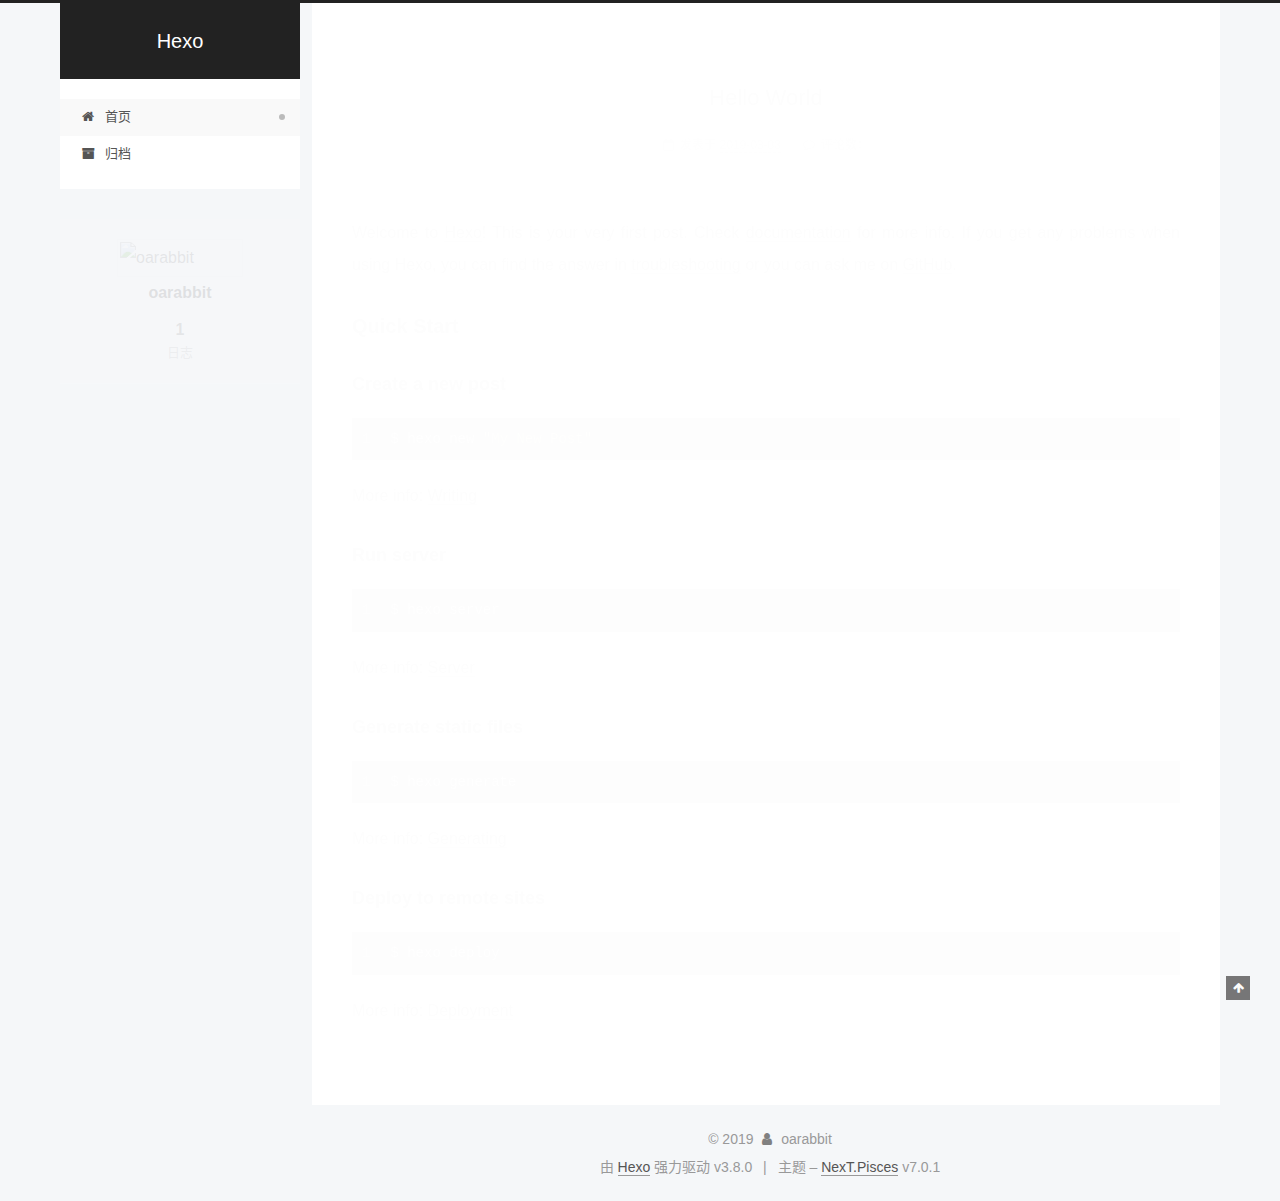
==== commit 9bec09a3: "Site updated: 2019-03-05 20:10:48" ====
--- a/index.html
+++ b/index.html
@@ -14,7 +14,7 @@
   
 
 
-<html class="theme-next muse use-motion" lang>
+<html class="theme-next pisces use-motion" lang="zh-CN">
 <head><meta name="generator" content="Hexo 3.8.0">
   <meta charset="UTF-8">
 <meta http-equiv="X-UA-Compatible" content="IE=edge">
@@ -72,9 +72,9 @@
   var NexT = window.NexT || {};
   var CONFIG = {
     root: '/',
-    scheme: 'Muse',
+    scheme: 'Pisces',
     version: '7.0.1',
-    sidebar: {"position":"left","display":"post","offset":12,"b2t":false,"scrollpercent":false,"onmobile":false,"dimmer":false},
+    sidebar: {"position":"left","display":"always","offset":12,"b2t":false,"scrollpercent":false,"onmobile":false,"dimmer":false},
     fancybox: false,
     fastclick: false,
     lazyload: false,
@@ -100,7 +100,7 @@
 <meta property="og:title" content="Hexo">
 <meta property="og:url" content="http://yoursite.com/index.html">
 <meta property="og:site_name" content="Hexo">
-<meta property="og:locale" content="default">
+<meta property="og:locale" content="zh-CN">
 <meta name="twitter:card" content="summary">
 <meta name="twitter:title" content="Hexo">
 
@@ -124,6 +124,17 @@
 
 
 
+
+  <script async src="//www.googletagmanager.com/gtag/js?id=[object Object]"></script>
+  <script>
+    var host = window.location.hostname;
+    if (host !== "localhost" || !) {
+      window.dataLayer = window.dataLayer || [];
+      function gtag(){dataLayer.push(arguments);}
+      gtag('js', new Date());
+      gtag('config', 'UA-135652399-1');
+    }
+  </script>
 
 
 
@@ -160,7 +171,7 @@
 
 </head>
 
-<body itemscope itemtype="http://schema.org/WebPage" lang="default">
+<body itemscope itemtype="http://schema.org/WebPage" lang="zh-CN">
 
   
   
@@ -188,7 +199,7 @@
   </div>
 
   <div class="site-nav-toggle">
-    <button aria-label="Toggle navigation bar">
+    <button aria-label="切换导航栏">
       <span class="btn-bar"></span>
       <span class="btn-bar"></span>
       <span class="btn-bar"></span>
@@ -216,7 +227,7 @@
 
     
 
-    <a href="/" rel="section"><i class="menu-item-icon fa fa-fw fa-home"></i> <br>Startseite</a>
+    <a href="/" rel="section"><i class="menu-item-icon fa fa-fw fa-home"></i> <br>首页</a>
 
   </li>
         
@@ -233,7 +244,7 @@
 
     
 
-    <a href="/archives/" rel="section"><i class="menu-item-icon fa fa-fw fa-archive"></i> <br>Archiv</a>
+    <a href="/archives/" rel="section"><i class="menu-item-icon fa fa-fw fa-archive"></i> <br>归档</a>
 
   </li>
 
@@ -241,9 +252,6 @@
       
     </ul>
   
-
-  
-    
 
   
 
@@ -266,6 +274,9 @@
       <div class="main-inner">
         <div class="content-wrap">
           
+            
+
+          
           <div id="content" class="content">
             
   <section id="posts" class="posts-expand">
@@ -288,9 +299,9 @@
     <link itemprop="mainEntityOfPage" href="http://yoursite.com/2019/03/03/hello-world/">
 
     <span hidden itemprop="author" itemscope itemtype="http://schema.org/Person">
-      <meta itemprop="name" content="John Doe">
+      <meta itemprop="name" content="oarabbit">
       <meta itemprop="description" content>
-      <meta itemprop="image" content="/images/avatar.gif">
+      <meta itemprop="image" content="/images/pic4.jpg">
     </span>
 
     <span hidden itemprop="publisher" itemscope itemtype="http://schema.org/Organization">
@@ -323,14 +334,14 @@
                 <i class="fa fa-calendar-o"></i>
               </span>
               
-                <span class="post-meta-item-text">Veröffentlicht am</span>
+                <span class="post-meta-item-text">发表于</span>
               
 
               
                 
               
 
-              <time title="Post created: 2019-03-03 21:16:46" itemprop="dateCreated datePublished" datetime="2019-03-03T21:16:46+08:00">2019-03-03</time>
+              <time title="创建时间：2019-03-03 21:16:46" itemprop="dateCreated datePublished" datetime="2019-03-03T21:16:46+08:00">2019-03-03</time>
             
 
             
@@ -340,6 +351,19 @@
 
           
             
+            
+              
+              <span class="post-comments-count">
+                <span class="post-meta-divider">|</span>
+                <span class="post-meta-item-icon">
+                  <i class="fa fa-comment-o"></i>
+                </span>
+            
+                <span class="post-meta-item-text">评论数：</span>
+                <a href="/2019/03/03/hello-world/#comments" itemprop="discussionUrl">
+                  <span class="post-comments-count disqus-comment-count" data-disqus-identifier="2019/03/03/hello-world/" itemprop="commentCount"></span>
+                </a>
+              </span>
             
           
 
@@ -448,7 +472,9 @@
         <div class="site-overview">
           <div class="site-author motion-element" itemprop="author" itemscope itemtype="http://schema.org/Person">
             
-              <p class="site-author-name" itemprop="name">John Doe</p>
+              <img class="site-author-image" itemprop="image" src="/images/pic4.jpg" alt="oarabbit">
+            
+              <p class="site-author-name" itemprop="name">oarabbit</p>
               <div class="site-description motion-element" itemprop="description"></div>
           </div>
 
@@ -460,7 +486,7 @@
                   <a href="/archives/">
                 
                     <span class="site-state-item-count">1</span>
-                    <span class="site-state-item-name">Artikel</span>
+                    <span class="site-state-item-name">日志</span>
                   </a>
                 </div>
               
@@ -507,7 +533,7 @@
   <span class="with-love" id="animate">
     <i class="fa fa-user"></i>
   </span>
-  <span class="author" itemprop="copyrightHolder">John Doe</span>
+  <span class="author" itemprop="copyrightHolder">oarabbit</span>
 
   
 
@@ -515,7 +541,7 @@
 </div>
 
 
-  <div class="powered-by">Erstellt mit  <a href="https://hexo.io" class="theme-link" rel="noopener" target="_blank">Hexo</a> v3.8.0</div>
+  <div class="powered-by">由 <a href="https://hexo.io" class="theme-link" rel="noopener" target="_blank">Hexo</a> 强力驱动 v3.8.0</div>
 
 
 
@@ -523,7 +549,7 @@
 
 
 
-  <div class="theme-info">Theme – <a href="https://theme-next.org" class="theme-link" rel="noopener" target="_blank">NexT.Muse</a> v7.0.1</div>
+  <div class="theme-info">主题 – <a href="https://theme-next.org" class="theme-link" rel="noopener" target="_blank">NexT.Pisces</a> v7.0.1</div>
 
 
 
@@ -611,7 +637,9 @@
   
 
 
-  <script src="/js/src/schemes/muse.js?v=7.0.1"></script>
+  <script src="/js/src/affix.js?v=7.0.1"></script>
+
+  <script src="/js/src/schemes/pisces.js?v=7.0.1"></script>
 
 
 
@@ -625,6 +653,12 @@
 
   
   
+  
+  <script id="dsq-count-scr" src="https://.disqus.com/count.js" async></script>
+
+
+
+
 
 
 
--- a/css/main.css
+++ b/css/main.css
@@ -189,7 +189,7 @@
   font-size: 14px;
   line-height: 2;
   color: #555;
-  background: #fff;
+  background: #f5f7f9;
 }
 @media (max-width: 767px) {
   body {
@@ -487,30 +487,30 @@
 .header-inner {
   margin: 0 auto;
   padding: 100px 0 70px;
-  width: 700px;
+  width: calc(100% - 20px);
 }
 @media (min-width: 1200px) {
   .container .header-inner {
-    width: 800px;
+    width: 1160px;
   }
 }
 @media (min-width: 1600px) {
   .container .header-inner {
-    width: 900px;
+    width: 73%;
   }
 }
 .main-inner {
   margin: 0 auto;
-  width: 700px;
+  width: calc(100% - 20px);
 }
 @media (min-width: 1200px) {
   .container .main-inner {
-    width: 800px;
+    width: 1160px;
   }
 }
 @media (min-width: 1600px) {
   .container .main-inner {
-    width: 900px;
+    width: 73%;
   }
 }
 .footer {
@@ -519,16 +519,16 @@
 .footer-inner {
   box-sizing: border-box;
   margin: 0px auto;
-  width: 700px;
+  width: calc(100% - 20px);
 }
 @media (min-width: 1200px) {
   .container .footer-inner {
-    width: 800px;
+    width: 1160px;
   }
 }
 @media (min-width: 1600px) {
   .container .footer-inner {
-    width: 900px;
+    width: 73%;
   }
 }
 pre,
@@ -537,8 +537,8 @@
   margin: 20px 0;
   padding: 0;
   font-size: 14px;
-  color: #4d4d4c;
-  background: #f7f7f7;
+  color: #c5c8c6;
+  background: #1d1f21;
   line-height: 1.6;
 }
 pre,
@@ -559,7 +559,7 @@
 }
 pre code {
   padding: 0;
-  color: #4d4d4c;
+  color: #c5c8c6;
   background: none;
   text-shadow: none;
 }
@@ -582,7 +582,7 @@
 }
 .highlight figcaption {
   font-size: 1em;
-  color: #4d4d4c;
+  color: #c5c8c6;
   line-height: 1em;
   margin-bottom: 1em;
   margin: 0em;
@@ -600,23 +600,23 @@
 }
 .highlight figcaption a {
   float: right;
-  color: #4d4d4c;
+  color: #c5c8c6;
 }
 .highlight figcaption a:hover {
-  border-bottom-color: #4d4d4c;
+  border-bottom-color: #c5c8c6;
 }
 .highlight .gutter pre {
   padding-left: 10px;
   padding-right: 10px;
-  color: #869194;
+  color: #888f96;
   text-align: right;
-  background-color: #eff2f3;
+  background-color: #000;
 }
 .highlight .code pre {
   width: 100%;
   padding-left: 10px;
   padding-right: 10px;
-  background-color: #f7f7f7;
+  background-color: #1d1f21;
 }
 .highlight .line {
   height: 20px;
@@ -634,16 +634,16 @@
   border: none;
 }
 pre .deletion {
-  background: #fdd;
+  background: #008000;
 }
 pre .addition {
-  background: #dfd;
+  background: #800000;
 }
 pre .meta {
-  color: #8959a8;
+  color: #b294bb;
 }
 pre .comment {
-  color: #8e908c;
+  color: #969896;
 }
 pre .variable,
 pre .attribute,
@@ -658,7 +658,7 @@
 pre .css .id,
 pre .css .class,
 pre .css .pseudo {
-  color: #c82829;
+  color: #c66;
 }
 pre .number,
 pre .preprocessor,
@@ -668,7 +668,7 @@
 pre .params,
 pre .constant,
 pre .command {
-  color: #f5871f;
+  color: #de935f;
 }
 pre .ruby .class .title,
 pre .css .rules .attribute,
@@ -681,11 +681,11 @@
 pre .xml .cdata,
 pre .special,
 pre .formula {
-  color: #718c00;
+  color: #b5bd68;
 }
 pre .title,
 pre .css .hexcolor {
-  color: #3e999f;
+  color: #8abeb7;
 }
 pre .function,
 pre .python .decorator,
@@ -695,11 +695,11 @@
 pre .perl .sub,
 pre .javascript .title,
 pre .coffeescript .title {
-  color: #4271ae;
+  color: #81a2be;
 }
 pre .keyword,
 pre .javascript .function {
-  color: #8959a8;
+  color: #b294bb;
 }
 .posts-expand .post-body img.full-image {
   border: none;
@@ -987,11 +987,11 @@
   display: inline-block;
   padding: 0 20px;
   font-size: 14px;
-  color: #fff;
-  background: #222;
-  border: 2px solid #222;
+  color: #555;
+  background: #fff;
+  border: 2px solid #555;
   text-decoration: none;
-  border-radius: 0;
+  border-radius: 2px;
   transition-property: background-color;
   transition-duration: 0.2s;
   transition-timing-function: ease-in-out;
@@ -1000,8 +1000,8 @@
 }
 .btn:hover {
   border-color: #222;
-  color: #222;
-  background: #fff;
+  color: #fff;
+  background: #222;
 }
 .btn +.btn {
   margin: 0 0 8px 8px;
@@ -1116,7 +1116,7 @@
   width: 24px;
   background: #222;
   font-size: 12px;
-  opacity: 1;
+  opacity: 0.6;
   color: #fff;
   cursor: pointer;
   text-align: center;
@@ -1137,7 +1137,7 @@
   }
 }
 .back-to-top.back-to-top-on {
-  bottom: 19px;
+  bottom: 30px;
 }
 .header {
   background: transparent;
@@ -1186,7 +1186,7 @@
 .site-subtitle {
   margin-top: 10px;
   font-size: 13px;
-  color: #999;
+  color: #ddd;
 }
 .use-motion .brand {
   opacity: 0;
@@ -1691,6 +1691,165 @@
 .fancybox-close:hover {
   border: none;
 }
+#rewardButton {
+  cursor: pointer;
+  border: 0;
+  outline: 0;
+  border-radius: 5px;
+  padding: 0;
+  margin: 0;
+  letter-spacing: normal;
+  text-transform: none;
+  text-indent: 0px;
+  text-shadow: none;
+}
+#rewardButton span {
+  display: inline-block;
+  width: 80px;
+  height: 35px;
+  border-radius: 5px;
+  color: #fff;
+  font-weight: 400;
+  font-style: normal;
+  font-variant: normal;
+  font-stretch: normal;
+  font-size: 18px;
+  background: #f44336;
+}
+#rewardButton span:hover {
+  background: #f7877f;
+}
+#QR {
+  padding-top: 20px;
+}
+#QR a {
+  border: 0;
+}
+#QR img {
+  width: 180px;
+  max-width: 100%;
+  display: inline-block;
+  margin: 0.8em 2em 0 2em;
+}
+#QR p {
+  text-align: center;
+}
+#QR > div:hover p {
+  animation: roll 0.1s infinite linear;
+  -webkit-animation: roll 0.1s infinite linear;
+  -moz-animation: roll 0.1s infinite linear;
+}
+@-moz-keyframes roll {
+  from {
+    -webkit-transform: rotateZ(30deg);
+    -moz-transform: rotateZ(30deg);
+    -ms-transform: rotateZ(30deg);
+    -o-transform: rotateZ(30deg);
+    transform: rotateZ(30deg);
+  }
+  to {
+    -webkit-transform: rotateZ(-30deg);
+    -moz-transform: rotateZ(-30deg);
+    -ms-transform: rotateZ(-30deg);
+    -o-transform: rotateZ(-30deg);
+    transform: rotateZ(-30deg);
+  }
+}
+@-webkit-keyframes roll {
+  from {
+    -webkit-transform: rotateZ(30deg);
+    -moz-transform: rotateZ(30deg);
+    -ms-transform: rotateZ(30deg);
+    -o-transform: rotateZ(30deg);
+    transform: rotateZ(30deg);
+  }
+  to {
+    -webkit-transform: rotateZ(-30deg);
+    -moz-transform: rotateZ(-30deg);
+    -ms-transform: rotateZ(-30deg);
+    -o-transform: rotateZ(-30deg);
+    transform: rotateZ(-30deg);
+  }
+}
+@-o-keyframes roll {
+  from {
+    -webkit-transform: rotateZ(30deg);
+    -moz-transform: rotateZ(30deg);
+    -ms-transform: rotateZ(30deg);
+    -o-transform: rotateZ(30deg);
+    transform: rotateZ(30deg);
+  }
+  to {
+    -webkit-transform: rotateZ(-30deg);
+    -moz-transform: rotateZ(-30deg);
+    -ms-transform: rotateZ(-30deg);
+    -o-transform: rotateZ(-30deg);
+    transform: rotateZ(-30deg);
+  }
+}
+@keyframes roll {
+  from {
+    -webkit-transform: rotateZ(30deg);
+    -moz-transform: rotateZ(30deg);
+    -ms-transform: rotateZ(30deg);
+    -o-transform: rotateZ(30deg);
+    transform: rotateZ(30deg);
+  }
+  to {
+    -webkit-transform: rotateZ(-30deg);
+    -moz-transform: rotateZ(-30deg);
+    -ms-transform: rotateZ(-30deg);
+    -o-transform: rotateZ(-30deg);
+    transform: rotateZ(-30deg);
+  }
+}
+.post-widgets {
+  border-top: 1px solid #eee;
+  padding-top: 9px;
+  margin-top: 45px;
+  display: flex;
+  justify-content: center;
+  flex-wrap: wrap;
+  align-items: center;
+}
+.post-widgets .post-meta-divider {
+  height: 25px;
+  color: #999;
+}
+.wp_rating {
+  height: 20px;
+  margin-right: 10px;
+  text-align: center;
+  line-height: 20px;
+  padding-top: 6px;
+}
+.social-like {
+  font-size: 14px;
+  text-align: center;
+  display: flex;
+  justify-content: center;
+}
+.vk_like {
+  width: 85px;
+  height: 21px;
+  padding-top: 7px;
+  align-self: center;
+}
+.fb_like {
+  height: 30px;
+  align-self: center;
+}
+.bdsharebuttonbox {
+  margin-top: 10px;
+  display: flex;
+  justify-content: center;
+}
+.bdsharebuttonbox a {
+  border: none;
+}
+.bdshare-slide-button-box a {
+  border: none;
+}
 .rtl.post-body p,
 .rtl.post-body a,
 .rtl.post-body h1,
@@ -1804,21 +1963,21 @@
   display: block;
   margin: 0 auto;
   padding: 2px;
-  max-width: 96px;
+  max-width: 120px;
   height: auto;
-  border: 2px solid #333;
+  border: 1px solid #eee;
   opacity: 1;
 }
 .site-author-name {
-  margin: 5px 0 0;
+  margin: 0;
   text-align: center;
-  color: #f5f5f5;
-  font-weight: normal;
+  color: #222;
+  font-weight: 600;
 }
 .site-description {
-  margin-top: 5px;
+  margin-top: 0;
   text-align: center;
-  font-size: 14px;
+  font-size: 13px;
   color: #999;
 }
 .site-state {
@@ -1831,7 +1990,7 @@
 .site-state-item {
   display: inline-block;
   padding: 0 15px;
-  border-left: 1px solid #333;
+  border-left: 1px solid #eee;
 }
 .site-state-item:first-child {
   border-left: none;
@@ -1844,11 +2003,11 @@
   text-align: center;
   color: inherit;
   font-weight: 600;
-  font-size: 18px;
+  font-size: 16px;
 }
 .site-state-item-name {
   font-size: 13px;
-  color: inherit;
+  color: #999;
 }
 .feed-link {
   margin-top: 10px;
@@ -1892,7 +2051,7 @@
   width: 4px;
   height: 4px;
   border-radius: 50%;
-  background: #ffff0f;
+  background: #c44de8;
 }
 .links-of-blogroll {
   font-size: 13px;
@@ -1931,7 +2090,7 @@
   color: #555;
 }
 .sidebar-nav li:hover {
-  color: #f5f5f5;
+  color: #fc6423;
 }
 .page-post-detail .sidebar-nav-toc {
   padding: 0 5px;
@@ -1940,11 +2099,11 @@
   margin-left: 10px;
 }
 .sidebar-nav .sidebar-nav-active {
-  color: #87daff;
-  border-bottom-color: #87daff;
+  color: #fc6423;
+  border-bottom-color: #fc6423;
 }
 .sidebar-nav .sidebar-nav-active:hover {
-  color: #87daff;
+  color: #fc6423;
 }
 .sidebar-panel {
   display: none;
@@ -1977,12 +2136,12 @@
   transition-timing-function: ease-in-out;
   transition-delay: 0s;
   transition-property: all;
-  color: #999;
-  border-bottom-color: #555;
+  color: #666;
+  border-bottom-color: #ccc;
 }
 .post-toc ol a:hover {
-  color: #ccc;
-  border-bottom-color: #ccc;
+  color: #000;
+  border-bottom-color: #000;
 }
 .post-toc .nav-item {
   overflow: hidden;
@@ -2003,14 +2162,14 @@
   display: block;
 }
 .post-toc .nav .active > a {
-  color: #87daff;
-  border-bottom-color: #87daff;
+  color: #fc6423;
+  border-bottom-color: #fc6423;
 }
 .post-toc .nav .active-current > a {
-  color: #87daff;
+  color: #fc6423;
 }
 .post-toc .nav .active-current > a:hover {
-  color: #87daff;
+  color: #fc6423;
 }
 .footer {
   font-size: 14px;
@@ -2502,7 +2661,7 @@
   }
 }
 .page-post-detail .sidebar-toggle-line {
-  background: #87daff;
+  background: #fc6423;
 }
 .page-post-detail .comments {
   overflow: hidden;
@@ -2525,114 +2684,473 @@
 ul.breadcrumb li+li:last-child {
   font-weight: bold;
 }
+.header {
+  position: relative;
+  margin: 0 auto;
+  width: calc(100% - 20px);
+}
+@media (min-width: 1200px) {
+  .header {
+    width: 1160px;
+  }
+}
+@media (min-width: 1600px) {
+  .header {
+    width: 73%;
+  }
+}
+@media (min-width: 768px) and (max-width: 991px) {
+  .header {
+    width: auto;
+  }
+}
 @media (max-width: 767px) {
-  .header-inner,
-  .container .main-inner,
+  .header {
+    width: auto;
+  }
+}
+.header-inner {
+  position: absolute;
+  top: 0;
+  overflow: hidden;
+  padding: 0;
+  width: 240px;
+  background: #fff;
+  box-shadow: initial;
+  border-radius: initial;
+}
+@media (min-width: 1200px) {
+  .container .header-inner {
+    width: 240px;
+  }
+}
+@media (min-width: 768px) and (max-width: 991px) {
+  .header-inner {
+    position: relative;
+    width: auto;
+    border-radius: initial;
+  }
+}
+@media (max-width: 767px) {
+  .header-inner {
+    position: relative;
+    width: auto;
+    border-radius: initial;
+  }
+}
+.main:before,
+.main:after {
+  content: " ";
+  display: table;
+}
+.main:after {
+  clear: both;
+}
+@media (min-width: 768px) and (max-width: 991px) {
+  .container .main-inner {
+    width: auto;
+  }
+}
+@media (max-width: 767px) {
+  .container .main-inner {
+    width: auto;
+  }
+}
+.content-wrap {
+  float: right;
+  box-sizing: border-box;
+  padding: 40px;
+  width: calc(100% - 252px);
+  background: #fff;
+  min-height: 700px;
+  box-shadow: initial;
+  border-radius: initial;
+}
+@media (min-width: 768px) and (max-width: 991px) {
+  .content-wrap {
+    width: 100%;
+    padding: 20px;
+    border-radius: initial;
+  }
+}
+@media (max-width: 767px) {
+  .content-wrap {
+    width: 100%;
+    padding: 20px;
+    min-height: auto;
+    border-radius: initial;
+  }
+}
+.sidebar {
+  position: static;
+  float: left;
+  margin-left: -100%;
+  width: 240px;
+  background: #f5f7f9;
+  box-shadow: none;
+}
+@media (min-width: 768px) and (max-width: 991px) {
+  .sidebar {
+    display: none;
+  }
+}
+@media (max-width: 767px) {
+  .sidebar {
+    display: none;
+  }
+}
+.sidebar-toggle {
+  display: none;
+}
+.footer-inner {
+  padding-left: 260px;
+}
+@media (min-width: 768px) and (max-width: 991px) {
   .footer-inner {
     width: auto;
-  }
-}
-embed {
-  display: block;
-  margin: 0px auto 25px auto;
-}
-.custom-logo .site-meta-headline {
-  text-align: center;
-}
-.custom-logo .brand {
+    padding-left: 0 !important;
+    padding-right: 0 !important;
+  }
+}
+@media (max-width: 767px) {
+  .footer-inner {
+    width: auto;
+    padding-left: 0 !important;
+    padding-right: 0 !important;
+  }
+}
+.sidebar-position-right .header-inner {
+  right: 0;
+}
+.sidebar-position-right .content-wrap {
+  float: left;
+}
+.sidebar-position-right .sidebar {
+  float: right;
+}
+.sidebar-position-right .footer-inner {
+  padding-left: 0;
+  padding-right: 260px;
+}
+.site-brand-wrapper {
+  position: relative;
+}
+.site-meta {
+  padding: 20px 0;
+  color: #fff;
+  background: #222;
+}
+@media (min-width: 768px) and (max-width: 991px) {
+  .site-meta {
+    box-shadow: 0 0 16px rgba(0,0,0,0.5);
+  }
+}
+@media (max-width: 767px) {
+  .site-meta {
+    box-shadow: 0 0 16px rgba(0,0,0,0.5);
+  }
+}
+.brand {
+  padding: 0;
   background: none;
 }
-.custom-logo .site-title {
-  margin: 10px auto 0;
-  font-size: 24px;
-  color: #222;
-}
-.custom-logo .site-title a {
-  border: none;
+.brand:hover {
+  color: #fff;
+}
+.site-subtitle {
+  margin: 10px 10px 0;
+  font-weight: initial;
 }
 .custom-logo-image {
-  margin: 0 auto;
-  padding: 5px;
-  max-width: 150px;
-  background: #fff;
+  margin-top: 20px;
+}
+@media (min-width: 768px) and (max-width: 991px) {
+  .custom-logo-image {
+    display: none;
+  }
 }
 @media (max-width: 767px) {
+  .custom-logo-image {
+    display: none;
+  }
+}
+.site-search form {
+  display: none;
+}
+.site-nav {
+  border-top: none;
+}
+@media (min-width: 768px) and (max-width: 991px) {
   .site-nav {
-    position: absolute;
-    left: 0;
-    top: 52px;
-    margin: 0;
-    width: 100%;
-    padding: 0;
-    background: #fff;
-    border-bottom: 1px solid #ddd;
-    z-index: 1030;
-  }
-}
-@media (max-width: 767px) {
-  .menu {
-    text-align: left;
+    display: none !important;
+  }
+}
+@media (min-width: 768px) and (max-width: 991px) {
+  .site-nav-on {
+    display: block !important;
   }
 }
 .menu-item-active a,
 .menu .menu-item a:hover,
 .menu .menu-item span.exturl:hover {
-  border-bottom-color: #222 !important;
-  color: #222;
-}
-@media (max-width: 767px) {
-  .menu-item-active a,
-  .menu .menu-item a:hover,
-  .menu .menu-item span.exturl:hover {
-    border-bottom: 1px dotted #ddd !important;
-  }
-}
-@media (max-width: 767px) {
-  .menu .menu-item {
-    display: block;
-    margin: 0 10px;
-    vertical-align: top;
-  }
-}
-.menu .menu-item .badge {
-  display: inline-block;
-  padding: 1px 4px;
-  margin-left: 5px;
-  font-weight: 700;
-  line-height: 1;
-  text-align: center;
-  white-space: nowrap;
-  background-color: #eee;
-}
-@media (max-width: 767px) {
-  .menu .menu-item .badge {
-    float: right;
-    margin: 0.35em 0 0 0;
-  }
-}
-@media (max-width: 767px) {
-  .menu .menu-item br {
-    display: none;
-  }
-}
-@media (max-width: 767px) {
-  .menu .menu-item a,
-  .menu .menu-item span.exturl {
-    padding: 5px 10px;
-  }
+  background: #f9f9f9;
+  border-bottom-color: #fff;
+}
+.menu-item-active a:after,
+.menu .menu-item a:hover:after,
+.menu .menu-item span.exturl:hover:after {
+  content: " ";
+  position: absolute;
+  top: 50%;
+  margin-top: -3px;
+  right: 15px;
+  width: 6px;
+  height: 6px;
+  border-radius: 50%;
+  background-color: #bbb;
+}
+.menu .menu-item {
+  display: block;
+  margin: 0;
+}
+.menu .menu-item a,
+.menu .menu-item span.exturl {
+  position: relative;
+  box-sizing: border-box;
+  padding: 5px 20px;
+  text-align: left;
+  line-height: inherit;
+  transition-property: background-color;
+  transition-duration: 0.2s;
+  transition-timing-function: ease-in-out;
+  transition-delay: 0s;
 }
 @media (hover: none) {
   .menu .menu-item a:hover,
   .menu .menu-item span.exturl:hover {
-    border-bottom-color: transparent !important;
-  }
-}
-.menu .menu-item .fa {
+    background: none;
+  }
+}
+.menu .menu-item .badge {
+  display: inline-block;
+  padding: 2px 5px;
+  font-weight: 700;
+  line-height: 1;
+  color: #fff;
+  text-align: center;
+  white-space: nowrap;
+  vertical-align: middle;
+  background-color: #ccc;
+  border-radius: 10px;
+  float: right;
+  margin: 0.35em 0 0 0;
+  text-shadow: 1px 1px 0px rgba(0,0,0,0.1);
+}
+.menu .menu-item br {
+  display: none;
+}
+.btn-bar {
+  background-color: #fff;
+}
+.site-nav-toggle {
+  left: 20px;
+  top: 50%;
+  -webkit-transform: translateY(-50%);
+  -webkit-transform: translateY(-50%);
+  -moz-transform: translateY(-50%);
+  -ms-transform: translateY(-50%);
+  -o-transform: translateY(-50%);
+  transform: translateY(-50%);
+}
+@media (min-width: 768px) and (max-width: 991px) {
+  .site-nav-toggle {
+    display: block;
+  }
+}
+.sub-menu {
+  margin: 0;
+  padding: 6px 0;
+  background: #fff !important;
+  border-bottom: 1px solid #ddd;
+}
+.sub-menu .menu-item {
+  display: inline-block !important;
+}
+.sub-menu .menu-item a,
+.sub-menu .menu-item span.exturl {
+  padding: initial !important;
+  margin: 5px 10px;
+}
+.sub-menu .menu-item a:hover,
+.sub-menu .menu-item span.exturl:hover {
+  background: initial !important;
+  color: #fc6423;
+}
+.sub-menu .menu-item-active a {
+  background: #fff !important;
+  color: #fc6423;
+  border-bottom-color: #fc6423;
+}
+.sub-menu .menu-item-active a:hover {
+  background: #fff !important;
+  border-bottom-color: #fc6423;
+}
+.sub-menu .menu-item-active a:after {
+  content: initial;
+}
+.use-motion .sidebar .motion-element {
+  opacity: 1;
+}
+.sidebar {
+  right: auto;
+  bottom: auto;
+  -webkit-transform: none;
+}
+.sidebar-inner {
+  box-sizing: border-box;
+  width: 240px;
+  color: #555;
+  background: #fff;
+  box-shadow: initial;
+  border-radius: initial;
+  opacity: 0;
+}
+.sidebar-inner.affix {
+  position: fixed;
+  top: 12px;
+}
+.sidebar-inner.affix-bottom {
+  position: absolute;
+}
+.site-overview {
+  text-align: left;
+}
+.site-author:before,
+.site-author:after {
+  content: " ";
+  display: table;
+}
+.site-author:after {
+  clear: both;
+}
+.sidebar a,
+.sidebar span.exturl {
+  color: #555;
+}
+.sidebar a:hover,
+.sidebar span.exturl:hover {
+  color: #222;
+}
+.site-state-item {
+  padding: 0 10px;
+}
+.links-of-author-item a:before,
+.links-of-author-item span.exturl:before {
+  display: none;
+}
+.links-of-author-item a,
+.links-of-author-item span.exturl {
+  border-bottom: none;
+  text-decoration: underline;
+}
+.feed-link {
+  border-top: 1px dotted #ccc;
+  border-bottom: 1px dotted #ccc;
+  text-align: center;
+}
+.feed-link a {
+  display: block;
+  color: #fc6423;
+  border: none;
+}
+.feed-link a:hover {
+  background: none;
+  color: #e34603;
+}
+.feed-link a:hover i {
+  color: #e34603;
+}
+.links-of-author {
+  display: flex;
+  flex-wrap: wrap;
+  justify-content: center;
+}
+.links-of-author span.exturl {
+  font-size: 13px;
+}
+.links-of-author-item {
+  margin: 5px 0 0;
+  width: 50%;
+}
+.links-of-author-item a,
+.links-of-author-item .exturl {
+  max-width: 216px;
+  box-sizing: border-box;
+  display: inline-block;
   margin-right: 0;
-}
-.site-search form {
-  display: none;
+  margin-bottom: 0;
+  padding: 0 5px;
+  overflow: hidden;
+  white-space: nowrap;
+  text-overflow: ellipsis;
+}
+.links-of-author-item a,
+.links-of-author-item span.exturl {
+  display: block;
+  text-decoration: none;
+}
+.links-of-author-item a:hover,
+.links-of-author-item span.exturl:hover {
+  border-radius: 4px;
+  background: #eee;
+}
+.links-of-author-item .fa {
+  margin-right: 2px;
+  font-size: 16px;
+}
+.links-of-author-item .fa-globe {
+  font-size: 15px;
+}
+.links-of-blogroll {
+  text-align: center;
+  margin-top: 20px;
+  padding: 3px 0 0;
+  border-top: 1px dotted #ccc;
+}
+.links-of-blogroll-title {
+  margin-top: 0;
+}
+.links-of-blogroll-item {
+  padding: 0;
+}
+.links-of-blogroll-inline:before,
+.links-of-blogroll-inline:after {
+  content: " ";
+  display: table;
+}
+.links-of-blogroll-inline:after {
+  clear: both;
 }
 .links-of-blogroll-inline .links-of-blogroll-item {
-  display: inline-block;
-}
+  margin: 5px 0 0;
+  width: 50%;
+  display: inline-block;
+  width: unset;
+}
+.links-of-blogroll-inline .links-of-blogroll-item a,
+.links-of-blogroll-inline .links-of-blogroll-item .exturl {
+  max-width: 216px;
+  box-sizing: border-box;
+  display: inline-block;
+  margin-right: 0;
+  margin-bottom: 0;
+  padding: 0 5px;
+  overflow: hidden;
+  white-space: nowrap;
+  text-overflow: ellipsis;
+}
+@media (max-width: 767px) {
+  .post-body {
+    text-align: justify;
+  }
+}
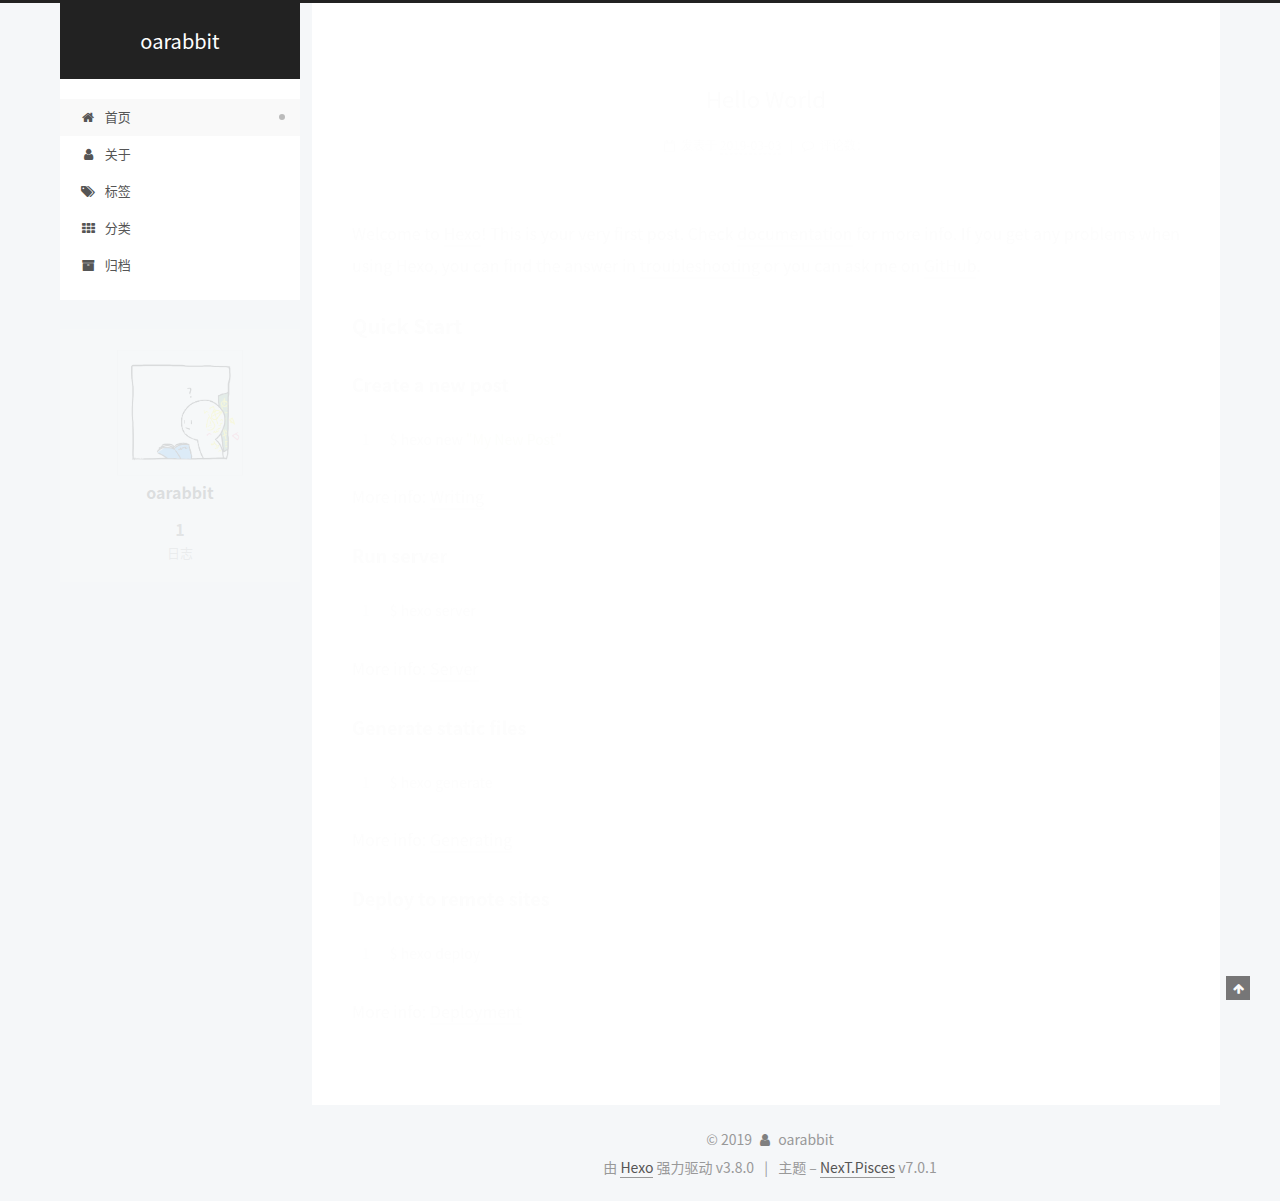
==== commit d7b68cad: "Site updated: 2019-03-08 17:20:22" ====
--- a/index.html
+++ b/index.html
@@ -97,12 +97,12 @@
 
 
   <meta property="og:type" content="website">
-<meta property="og:title" content="Hexo">
+<meta property="og:title" content="oarabbit">
 <meta property="og:url" content="http://yoursite.com/index.html">
-<meta property="og:site_name" content="Hexo">
+<meta property="og:site_name" content="oarabbit">
 <meta property="og:locale" content="zh-CN">
 <meta name="twitter:card" content="summary">
-<meta name="twitter:title" content="Hexo">
+<meta name="twitter:title" content="oarabbit">
 
 
 
@@ -119,7 +119,7 @@
   };
 </script>
 
-  <title>Hexo</title>
+  <title>oarabbit</title>
   
 
 
@@ -190,7 +190,7 @@
     <div class="custom-logo-site-title">
       <a href="/" class="brand" rel="start">
         <span class="logo-line-before"><i></i></span>
-        <span class="site-title">Hexo</span>
+        <span class="site-title">oarabbit</span>
         <span class="logo-line-after"><i></i></span>
       </a>
     </div>
@@ -234,6 +234,57 @@
         
         
           
+          <li class="menu-item menu-item-about">
+
+    
+    
+    
+      
+    
+
+    
+
+    <a href="/about/" rel="section"><i class="menu-item-icon fa fa-fw fa-user"></i> <br>关于</a>
+
+  </li>
+        
+        
+        
+          
+          <li class="menu-item menu-item-tags">
+
+    
+    
+    
+      
+    
+
+    
+
+    <a href="/tags/" rel="section"><i class="menu-item-icon fa fa-fw fa-tags"></i> <br>标签</a>
+
+  </li>
+        
+        
+        
+          
+          <li class="menu-item menu-item-categories">
+
+    
+    
+    
+      
+    
+
+    
+
+    <a href="/categories/" rel="section"><i class="menu-item-icon fa fa-fw fa-th"></i> <br>分类</a>
+
+  </li>
+        
+        
+        
+          
           <li class="menu-item menu-item-archives">
 
     
@@ -305,7 +356,7 @@
     </span>
 
     <span hidden itemprop="publisher" itemscope itemtype="http://schema.org/Organization">
-      <meta itemprop="name" content="Hexo">
+      <meta itemprop="name" content="oarabbit">
     </span>
 
     
--- a/css/main.css
+++ b/css/main.css
@@ -185,7 +185,7 @@
 }
 body {
   position: relative;
-  font-family: 'Lato', "PingFang SC", "Microsoft YaHei", sans-serif;
+  font-family: 'Lato', -apple-system, BlinkMacSystemFont, "PingFang SC", "Hiragino Sans GB", "Heiti SC", "STHeiti", "Source Han Sans SC", "Noto Sans CJK SC", "WenQuanYi Micro Hei", "Droid Sans Fallback", "Microsoft YaHei", sans-serif;
   font-size: 14px;
   line-height: 2;
   color: #555;
@@ -216,7 +216,7 @@
   padding: 0;
   font-weight: bold;
   line-height: 1.5;
-  font-family: 'Lato', "PingFang SC", "Microsoft YaHei", sans-serif;
+  font-family: 'Lato', -apple-system, BlinkMacSystemFont, "PingFang SC", "Hiragino Sans GB", "Heiti SC", "STHeiti", "Source Han Sans SC", "Noto Sans CJK SC", "WenQuanYi Micro Hei", "Droid Sans Fallback", "Microsoft YaHei", sans-serif;
 }
 h1,
 h2,
@@ -537,13 +537,13 @@
   margin: 20px 0;
   padding: 0;
   font-size: 14px;
-  color: #c5c8c6;
-  background: #1d1f21;
+  color: #4d4d4c;
+  background: #f7f7f7;
   line-height: 1.6;
 }
 pre,
 code {
-  font-family: consolas, Menlo, "PingFang SC", "Microsoft YaHei", monospace;
+  font-family: -apple-system, BlinkMacSystemFont, "PingFang SC", "Hiragino Sans GB", "Heiti SC", "STHeiti", "Source Han Sans SC", "Noto Sans CJK SC", "WenQuanYi Micro Hei", "Droid Sans Fallback", "Microsoft YaHei", monospace;
 }
 code {
   overflow-wrap: break-word;
@@ -559,7 +559,7 @@
 }
 pre code {
   padding: 0;
-  color: #c5c8c6;
+  color: #4d4d4c;
   background: none;
   text-shadow: none;
 }
@@ -582,7 +582,7 @@
 }
 .highlight figcaption {
   font-size: 1em;
-  color: #c5c8c6;
+  color: #4d4d4c;
   line-height: 1em;
   margin-bottom: 1em;
   margin: 0em;
@@ -600,23 +600,23 @@
 }
 .highlight figcaption a {
   float: right;
-  color: #c5c8c6;
+  color: #4d4d4c;
 }
 .highlight figcaption a:hover {
-  border-bottom-color: #c5c8c6;
+  border-bottom-color: #4d4d4c;
 }
 .highlight .gutter pre {
   padding-left: 10px;
   padding-right: 10px;
-  color: #888f96;
+  color: #869194;
   text-align: right;
-  background-color: #000;
+  background-color: #eff2f3;
 }
 .highlight .code pre {
   width: 100%;
   padding-left: 10px;
   padding-right: 10px;
-  background-color: #1d1f21;
+  background-color: #f7f7f7;
 }
 .highlight .line {
   height: 20px;
@@ -634,16 +634,16 @@
   border: none;
 }
 pre .deletion {
-  background: #008000;
+  background: #fdd;
 }
 pre .addition {
-  background: #800000;
+  background: #dfd;
 }
 pre .meta {
-  color: #b294bb;
+  color: #8959a8;
 }
 pre .comment {
-  color: #969896;
+  color: #8e908c;
 }
 pre .variable,
 pre .attribute,
@@ -658,7 +658,7 @@
 pre .css .id,
 pre .css .class,
 pre .css .pseudo {
-  color: #c66;
+  color: #c82829;
 }
 pre .number,
 pre .preprocessor,
@@ -668,7 +668,7 @@
 pre .params,
 pre .constant,
 pre .command {
-  color: #de935f;
+  color: #f5871f;
 }
 pre .ruby .class .title,
 pre .css .rules .attribute,
@@ -681,11 +681,11 @@
 pre .xml .cdata,
 pre .special,
 pre .formula {
-  color: #b5bd68;
+  color: #718c00;
 }
 pre .title,
 pre .css .hexcolor {
-  color: #8abeb7;
+  color: #3e999f;
 }
 pre .function,
 pre .python .decorator,
@@ -695,11 +695,11 @@
 pre .perl .sub,
 pre .javascript .title,
 pre .coffeescript .title {
-  color: #81a2be;
+  color: #4271ae;
 }
 pre .keyword,
 pre .javascript .function {
-  color: #b294bb;
+  color: #8959a8;
 }
 .posts-expand .post-body img.full-image {
   border: none;
@@ -1181,7 +1181,7 @@
   line-height: 36px;
   font-size: 20px;
   font-weight: normal;
-  font-family: 'Lato', "PingFang SC", "Microsoft YaHei", sans-serif;
+  font-family: 'Lato', -apple-system, BlinkMacSystemFont, "PingFang SC", "Hiragino Sans GB", "Heiti SC", "STHeiti", "Source Han Sans SC", "Noto Sans CJK SC", "WenQuanYi Micro Hei", "Droid Sans Fallback", "Microsoft YaHei", sans-serif;
 }
 .site-subtitle {
   margin-top: 10px;
@@ -1274,7 +1274,7 @@
 .post-body {
   overflow-wrap: break-word;
   word-wrap: break-word;
-  font-family: 'Lato', "PingFang SC", "Microsoft YaHei", sans-serif;
+  font-family: 'Lato', -apple-system, BlinkMacSystemFont, "PingFang SC", "Hiragino Sans GB", "Heiti SC", "STHeiti", "Source Han Sans SC", "Noto Sans CJK SC", "WenQuanYi Micro Hei", "Droid Sans Fallback", "Microsoft YaHei", sans-serif;
 }
 .post-body .exturl .fa {
   font-size: 14px;
@@ -1551,7 +1551,7 @@
 .posts-expand .post-meta {
   margin: 3px 0 60px 0;
   color: #999;
-  font-family: 'Lato', "PingFang SC", "Microsoft YaHei", sans-serif;
+  font-family: 'Lato', -apple-system, BlinkMacSystemFont, "PingFang SC", "Hiragino Sans GB", "Heiti SC", "STHeiti", "Source Han Sans SC", "Noto Sans CJK SC", "WenQuanYi Micro Hei", "Droid Sans Fallback", "Microsoft YaHei", sans-serif;
   font-size: 12px;
   text-align: center;
 }
@@ -2051,7 +2051,7 @@
   width: 4px;
   height: 4px;
   border-radius: 50%;
-  background: #c44de8;
+  background: #ffdfff;
 }
 .links-of-blogroll {
   font-size: 13px;
@@ -2146,7 +2146,6 @@
 .post-toc .nav-item {
   overflow: hidden;
   text-overflow: ellipsis;
-  white-space: nowrap;
   line-height: 1.8;
 }
 .post-toc .nav .nav-child {
